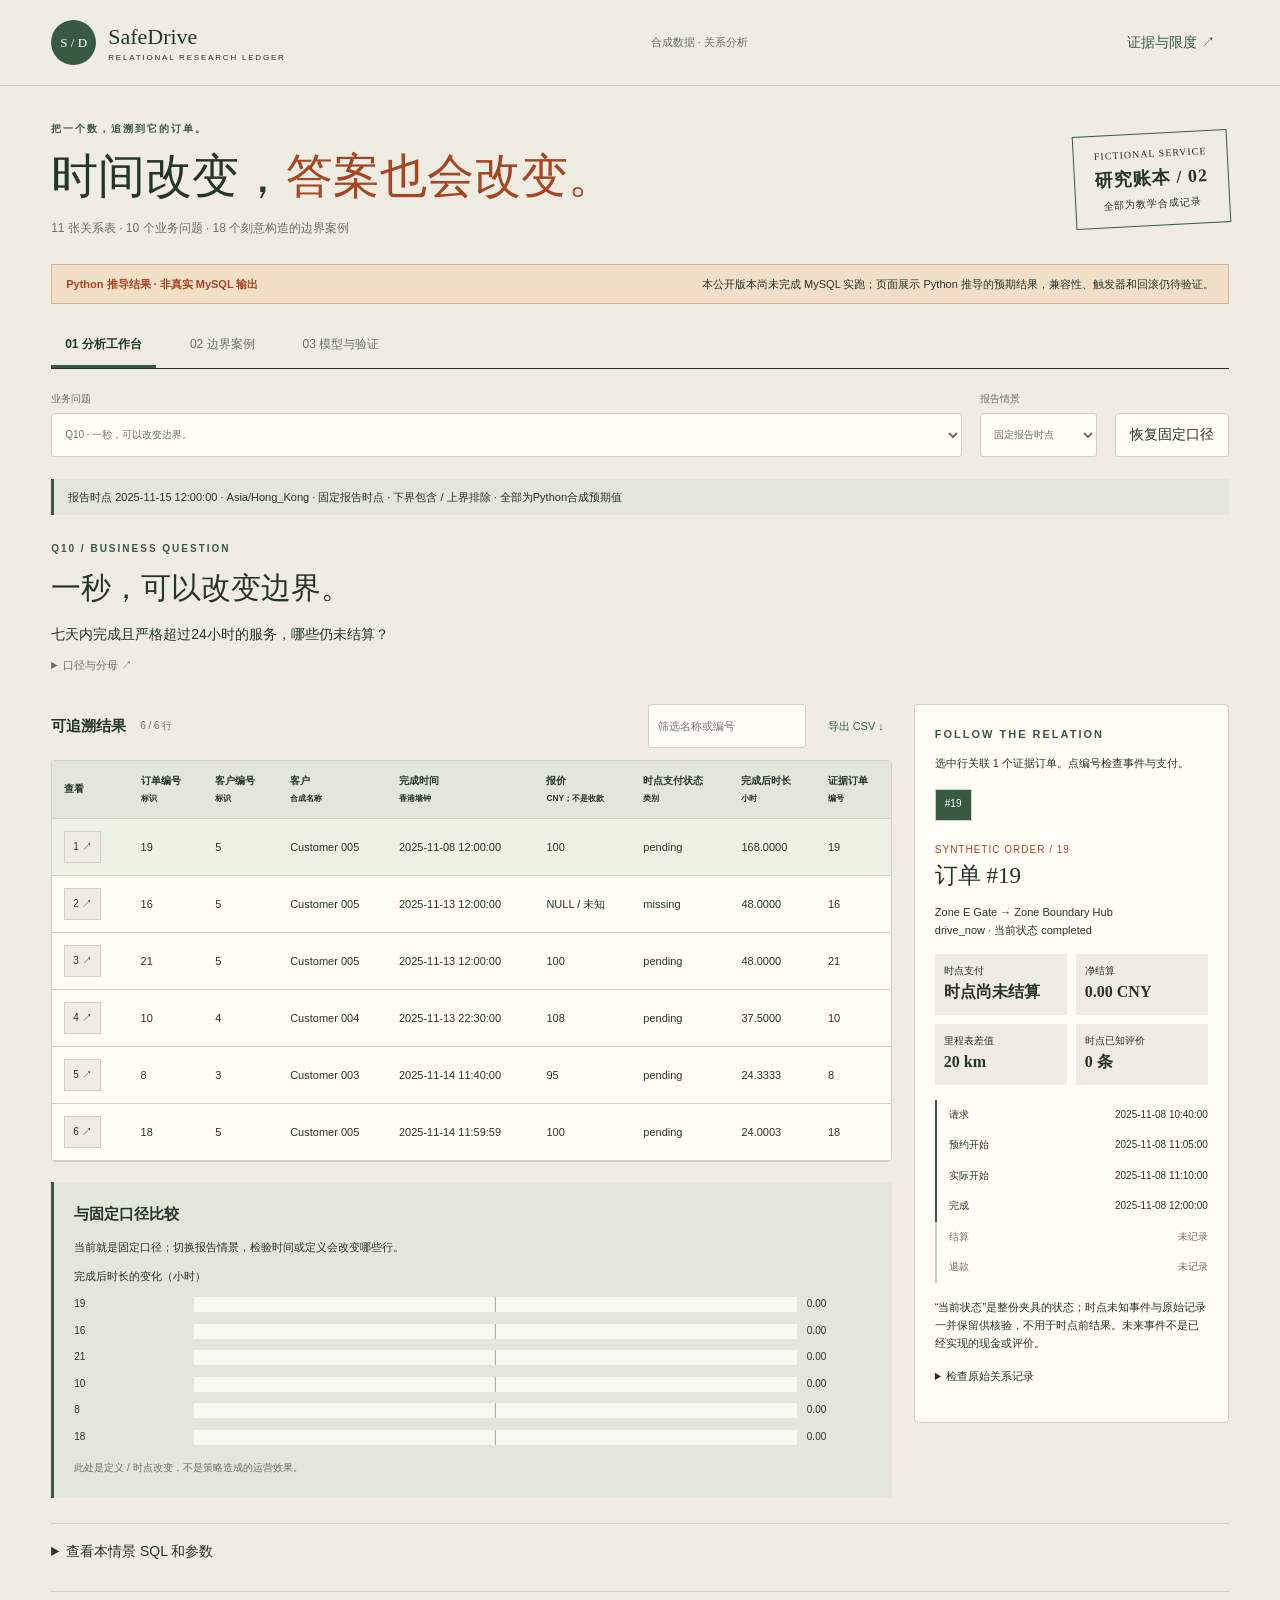
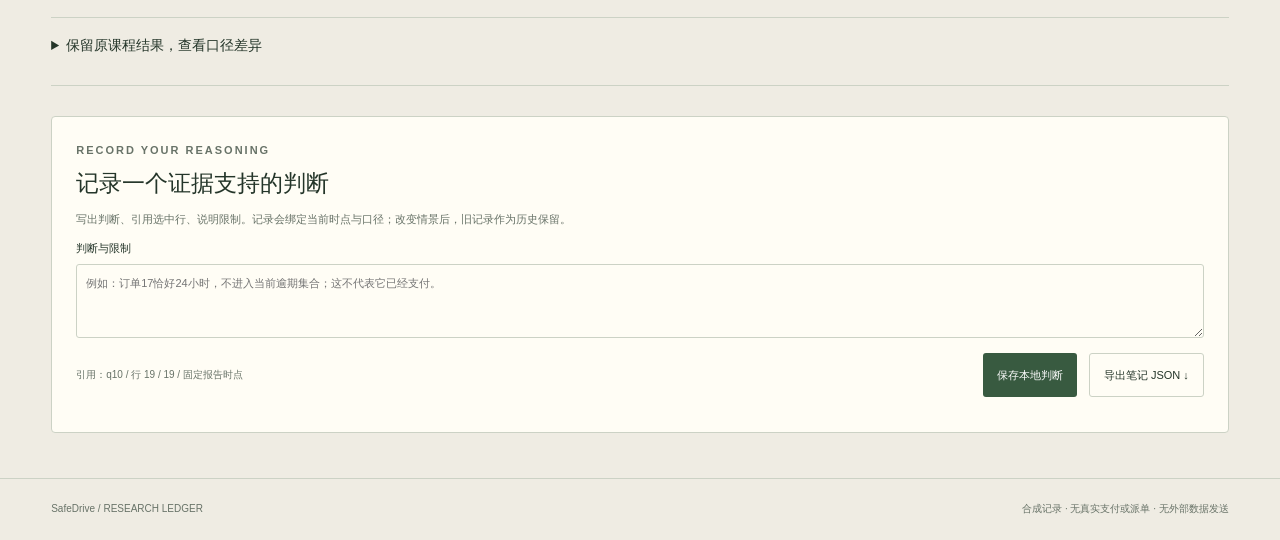
==== research-ledger/web/reader.html @ 247f6f45 "Publish verified public tool and synthetic demonstration" ====
<!doctype html><html lang="zh-CN"><head><meta charset="utf-8"><meta name="viewport" content="width=device-width,initial-scale=1"><meta name="description" content="SafeDrive 合成数据关系分析读物：改变时点、追踪订单证据、检验业务口径。"><title>SafeDrive · 研究账本</title><style>:root{--paper:#efece3;--page:#fffdf5;--ink:#243529;--muted:#687368;--line:#ccd2c5;--green:#385a40;--rust:#a64522;--pale:#e3e7d9}*{box-sizing:border-box}body{margin:0;background:var(--paper);color:var(--ink);font:14px/1.65 "Avenir Next","PingFang SC",sans-serif}button,input,select,textarea{font:inherit;color:inherit}button{cursor:pointer;border:0;background:none;min-height:44px;padding:9px 14px}button:hover{background:var(--pale)}a{color:var(--green);text-underline-offset:4px}button:focus-visible,input:focus-visible,select:focus-visible,textarea:focus-visible,a:focus-visible,summary:focus-visible{outline:3px solid var(--rust);outline-offset:3px}[hidden]{display:none!important}.skip{position:fixed;top:-60px;background:var(--page);padding:12px;z-index:5}.skip:focus{top:0}.sr-only{position:absolute;clip-path:inset(50%);width:1px;height:1px;overflow:hidden}header{padding:20px 4vw;border-bottom:1px solid var(--line);display:flex;justify-content:space-between;align-items:center;gap:14px}.brand{display:flex;gap:12px;align-items:center;font:22px Georgia,serif;text-decoration:none;color:var(--ink)}.brand small{display:block;font:8px "Avenir Next",sans-serif;letter-spacing:1.8px;margin-top:3px}.mark{font:13px Georgia,serif;display:grid;place-content:center;background:var(--green);color:white;min-width:45px;height:45px;border-radius:50%}.tag{font-size:11px;color:var(--muted)}main{max-width:1450px;padding:0 4vw;margin:auto}.intro{display:flex;justify-content:space-between;align-items:center;padding:35px 0 25px}.eyebrow{color:var(--green);font-size:10px;letter-spacing:2px;font-weight:700;margin:0 0 8px}h1{font:clamp(30px,3.7vw,49px)/1.3 "Songti SC",Georgia,serif;margin:0 0 12px}h1 em{font-style:normal;color:var(--rust)}.intro p:last-child{margin:0;color:var(--muted);font-size:12px}.stamp{border:1px solid var(--green);padding:14px 20px;transform:rotate(-3deg);font:10px Georgia,serif;letter-spacing:1px;text-align:center}.stamp strong{display:block;font-size:18px;margin:7px 0}.stamp small{font:10px "PingFang SC",sans-serif}.warning{display:flex;justify-content:space-between;gap:18px;background:#f2dfc8;border:1px solid #d5b591;padding:10px 14px;font-size:11px}.warning strong{color:var(--rust)}nav{display:flex;gap:20px;border-bottom:1px solid var(--ink);margin-top:20px}nav button{font-size:12px;border-bottom:3px solid transparent;color:var(--muted)}nav .active{border-color:var(--green);font-weight:700;color:var(--ink)}#load-state{padding:40px 0}.controls{display:flex;gap:18px;align-items:end;padding:22px 0}.controls label{display:grid;gap:5px;font-size:10px;color:var(--muted)}.controls label:first-child{flex:1}.controls select{width:100%}select,input,textarea{background:var(--page);border:1px solid var(--line);border-radius:3px;padding:9px;min-height:44px;max-width:100%}input,select,button,summary{touch-action:manipulation}.outline{border:1px solid var(--line);background:var(--page);border-radius:3px}.primary{background:var(--green);color:white;border-radius:3px}.primary:hover{background:#284630}.quiet{color:var(--green)}.clock-note{background:var(--pale);border-left:3px solid var(--green);padding:9px 14px;font-size:11px}.question-head{margin:26px 0 20px}.question-head h2,.section-head h2{font:30px/1.4 "Songti SC",Georgia,serif;margin:0 0 10px}.question-head>p{margin-bottom:10px}.contract{font-size:12px;color:var(--muted);max-width:950px}.analysis-grid{display:grid;grid-template-columns:minmax(0,1fr) 315px;gap:22px}.results-area{min-width:0}.result-heading{display:flex;align-items:center;gap:14px;padding:0 0 12px}.result-heading h3{margin:0;font-size:15px}.result-heading span{font-size:10px;color:var(--muted)}.search-label{margin-left:auto;min-width:0}.search-label input{font-size:11px;max-width:180px}.result-heading button{font-size:11px;padding:8px}.table-scroll{overflow:auto;background:var(--page);border:1px solid var(--line);border-radius:4px}table{border-collapse:collapse;white-space:nowrap;width:100%;text-align:left;font-size:11px}th,td{padding:12px;border-bottom:1px solid var(--line)}th{background:var(--pale);font-size:10px}td button{font-size:10px;min-height:32px;padding:4px 8px;border:1px solid var(--line);background:var(--paper);margin-right:5px}.selected-row{background:#eef2e3}.result-index{position:sticky;left:0;background:var(--page);z-index:1}.selected-row .result-index{background:#eef2e3}.row-evidence{background:var(--page);border:1px solid var(--line);border-radius:4px;padding:20px;align-self:start;min-width:0}.row-evidence h3{font:23px "Songti SC",serif;margin:0 0 12px}.row-evidence p{font-size:11px}.order-buttons{display:flex;flex-wrap:wrap;gap:6px;margin:16px 0}.order-buttons button{border:1px solid var(--line);font-size:10px;min-height:32px;padding:5px 9px}.order-buttons .chosen{background:var(--green);color:white}.artifact-label{color:var(--rust);font-size:10px;letter-spacing:1px}.event-line{list-style:none;margin:15px 0;padding:0}.event-line li{border-left:2px solid var(--line);padding:7px 0 7px 12px;font-size:10px;display:flex;justify-content:space-between;gap:8px}.event-line .known{border-color:var(--green)}.event-line .unknown{color:var(--muted)}.facts{display:grid;grid-template-columns:1fr 1fr;gap:9px;margin:15px 0}.facts div{background:var(--paper);padding:9px;font-size:10px}.facts strong{display:block;font-size:16px;font-family:Georgia,serif}.raw-evidence{margin-top:15px}.raw-evidence summary{font-size:11px}.raw-evidence pre{font-size:9px}.delta{padding:20px;margin-top:20px;background:var(--pale);border-left:3px solid var(--green)}.delta h3{font-size:15px;margin:0 0 8px}.delta p{font-size:11px}.delta small{font-size:10px;color:var(--muted)}.delta-row{display:grid;grid-template-columns:110px minmax(0,1fr) 65px;gap:10px;align-items:center;font-size:10px;margin:10px 0}.delta-row svg{height:15px;width:100%;background:#f8faf2}.sql-panel,.legacy{border-block:1px solid var(--line);padding:16px 0;margin-top:25px}.sql-panel p,.legacy p{font-size:11px;color:var(--muted)}summary{cursor:pointer;min-height:35px}pre{overflow:auto;white-space:pre;max-height:470px;background:#243529;color:#e3ebd6;padding:18px;border-radius:4px;font:11px/1.7 Menlo,monospace}.conclusion{margin:30px 0;background:var(--page);border:1px solid var(--line);border-radius:4px;padding:24px}.conclusion h3{font:23px "Songti SC",serif;margin:0 0 10px}.conclusion p{font-size:11px;color:var(--muted)}.conclusion label{display:grid;gap:7px;font-size:11px}.conclusion-actions{display:flex;align-items:center;gap:12px;margin-top:15px}.conclusion-actions span{font-size:10px;color:var(--muted);margin-right:auto}.conclusion-actions button{font-size:11px}#note-status{color:var(--rust)}.history-note{border-top:1px solid var(--line);padding:12px 0;font-size:11px}.history-note p{white-space:pre-wrap;word-break:break-word}.history-note small{font-size:10px}.section-head{margin:30px 0 24px}.section-head>p:last-child{color:var(--muted);font-size:12px}.boundary-list{display:grid;grid-template-columns:repeat(3,1fr);gap:15px}.boundary-card{text-align:left;background:var(--page);border:1px solid var(--line);border-radius:4px;padding:18px;display:block;min-height:140px}.boundary-card span{font:26px Georgia,serif;color:var(--rust)}.boundary-card h3{font-size:14px;margin:8px 0}.boundary-card p{font-size:11px;color:var(--muted);margin:0}.boundary-card[aria-pressed=true]{outline:2px solid var(--green)}.boundary-detail{margin:24px 0;padding:24px;background:var(--page);border:1px solid var(--line)}.boundary-detail h3{font:26px "Songti SC",serif}.boundary-detail .event-line{max-width:500px}.boundary-detail .raw-evidence{max-width:800px}.evidence-grid{display:grid;grid-template-columns:1fr 1fr;gap:30px;margin-bottom:30px}.evidence-grid h3{font:25px "Songti SC",serif;margin:0 0 15px}.evidence-grid p{font-size:13px}.relation-map{display:grid;grid-template-columns:1fr 1fr;gap:10px;margin:15px 0}.relation-map div{padding:15px;background:var(--pale);font-size:12px}#view-evidence>details{padding:15px 0;border-top:1px solid var(--line)}#view-evidence>details>p{font-size:11px;color:var(--muted)}.downloads{display:flex;flex-wrap:wrap;gap:20px;font-size:11px;margin:25px 0}.provenance,.small{font-size:10px;word-break:break-word;color:var(--muted)}footer{border-top:1px solid var(--line);padding:22px 4vw;margin-top:45px;display:flex;justify-content:space-between;gap:20px;font-size:10px;color:var(--muted)}
@media(max-width:1050px){.analysis-grid{grid-template-columns:minmax(0,1fr) 270px}.controls{flex-wrap:wrap}.boundary-list{grid-template-columns:1fr 1fr}.stamp{display:none}.warning{flex-direction:column;gap:3px}}
@media(max-width:650px){body{font-size:13px}header{padding:12px 16px;gap:8px}.brand{font-size:18px;gap:7px}.mark{min-width:34px;height:34px;font-size:10px}.brand small{font-size:6px;letter-spacing:1px}.tag{font-size:8px}header .quiet{font-size:10px;padding:5px}main{padding:0 16px}.intro{padding:18px 0 14px}.intro h1{font-size:28px;margin-bottom:8px}.eyebrow{font-size:8px}.intro p:last-child{font-size:10px}.warning{padding:8px 10px;font-size:9px}nav{gap:0;justify-content:space-between;margin-top:12px}nav button{font-size:10px;padding:8px 4px}.controls{gap:8px;padding:14px 0}.controls label:first-child{flex-basis:100%}.controls label{flex:1;font-size:9px}.controls select{font-size:11px;padding:8px}.controls button{font-size:10px;padding:6px 9px}.clock-note{font-size:9px;padding:7px 10px}.question-head{margin:17px 0 14px}.question-head h2,.section-head h2{font-size:25px}.question-head>p{font-size:11px;margin-bottom:7px}.question-head .contract{font-size:10px}.analysis-grid{grid-template-columns:1fr}.result-heading{flex-wrap:wrap;gap:8px;padding-bottom:9px}.result-heading h3{font-size:13px}.search-label{order:4;flex-basis:100%}.search-label input{max-width:none;width:100%;min-height:37px}.result-heading button{margin-left:auto}.row-evidence{padding:17px}.event-line li{font-size:10px}.delta{padding:15px}.delta-row{grid-template-columns:80px minmax(0,1fr) 50px;gap:7px;font-size:9px}.conclusion{padding:17px}.conclusion-actions{flex-wrap:wrap;gap:9px}.conclusion-actions span{width:100%}.conclusion-actions button{font-size:10px}.boundary-list{grid-template-columns:1fr}.boundary-card{min-height:110px;padding:15px}.boundary-card span{font-size:22px}.boundary-card h3{margin:5px 0}.boundary-detail{padding:16px}.evidence-grid{grid-template-columns:1fr;gap:20px}.relation-map{grid-template-columns:1fr}.downloads{gap:15px}footer{padding:18px 16px;flex-wrap:wrap;font-size:9px}pre{font-size:9px;padding:12px}.sql-panel,.legacy{font-size:12px}}
@media(prefers-reduced-motion:reduce){*,*::before,*::after{animation:none!important;transition:none!important;scroll-behavior:auto!important}}

.mobile-results{display:none}.contract-help{font-size:11px;color:var(--muted)}.contract-help summary{min-height:28px}
@media(max-width:650px){.intro{padding:9px 0}.intro h1{font-size:22px;margin:0}.intro .eyebrow,.intro p:last-child{display:none}.question-head h2{font-size:22px}.mobile-results{display:block}.desktop-results{display:none}.mobile-row{display:flex;align-items:center;justify-content:space-between;gap:10px;padding:12px;border-bottom:1px solid var(--line);font-size:11px}.mobile-row strong{display:block;font:18px Georgia,serif}.mobile-row span,.mobile-row small{display:block}.mobile-row small{font-size:9px;color:var(--muted)}.mobile-row button{font-size:10px;padding:6px 9px}.search-label{order:initial;flex-basis:auto;max-width:110px}.search-label input{min-height:32px;padding:5px;font-size:9px}.result-heading button{min-height:32px;font-size:9px;padding:5px}.contract-help{font-size:10px}}
</style></head><body>
<a class="skip" href="#workspace">跳到分析工作区</a><header><a class="brand" href="./reader.html"><span class="mark">S / D</span><span>SafeDrive<small>RELATIONAL RESEARCH LEDGER</small></span></a><span class="tag">合成数据 · 关系分析</span><button id="about" class="quiet">证据与限度 ↗</button></header>
<main><div class="intro"><div><p class="eyebrow">把一个数，追溯到它的订单。</p><h1>时间改变，<em>答案也会改变。</em></h1><p>11 张关系表 · 10 个业务问题 · 18 个刻意构造的边界案例</p></div><div class="stamp">FICTIONAL SERVICE<br><strong>研究账本 / 02</strong><small>全部为教学合成记录</small></div></div>
<div class="warning"><strong>Python 推导结果 · 非真实 MySQL 输出</strong><span>本公开版本尚未完成 MySQL 实跑；页面展示 Python 推导的预期结果，兼容性、触发器和回滚仍待验证。</span></div>
<nav aria-label="账本视图"><button data-view="analysis" class="active" aria-current="page">01 分析工作台</button><button data-view="boundaries">02 边界案例</button><button data-view="evidence">03 模型与验证</button></nav>
<div id="load-state" role="status">正在读取合成研究账本…</div><div id="workspace" hidden>
<section id="view-analysis"><div class="controls"><label>业务问题<select id="query"></select></label><label>报告情景<select id="preset"></select></label><button id="reset" class="outline">恢复固定口径</button></div><div id="clock-note" class="clock-note"></div>
<div class="question-head"><p class="eyebrow" id="query-number"></p><h2 id="query-title"></h2><p id="query-question"></p><details class="contract-help"><summary>口径与分母 ↗</summary><p id="query-contract" class="contract"></p></details></div>
<div class="analysis-grid"><div class="results-area"><div class="result-heading"><h3>可追溯结果</h3><span id="row-count"></span><label class="search-label"><span class="sr-only">筛选结果</span><input id="search" placeholder="筛选名称或编号"></label><button id="export-rows" class="quiet">导出 CSV ↓</button></div><div id="results-table" class="table-scroll"></div><div class="delta"><h3>与固定口径比较</h3><p id="delta-note"></p><div id="delta-chart"></div><small>此处是定义 / 时点改变，不是策略造成的运营效果。</small></div></div><aside id="row-evidence" class="row-evidence" aria-label="选中结果的原始证据"></aside></div>
<details class="sql-panel"><summary>查看本情景 SQL 和参数</summary><p>以下 SQL 来自当前候选源码。页面没有连接数据库；它不会执行 SQL。</p><pre id="query-sql"></pre><button id="export-sql" class="outline">导出本情景 SQL ↓</button></details>
<details class="legacy"><summary>保留原课程结果，查看口径差异</summary><p>原 TSV 保持不变；新夹具增加边界记录并改变口径，两者不能直接当作业务增长率。</p><pre id="legacy-result"></pre></details>
<form id="conclusion-form" class="conclusion"><div><p class="eyebrow">RECORD YOUR REASONING</p><h3>记录一个证据支持的判断</h3><p>写出判断、引用选中行、说明限制。记录会绑定当前时点与口径；改变情景后，旧记录作为历史保留。</p></div><label>判断与限制<textarea id="conclusion-text" rows="3" maxlength="2000" placeholder="例如：订单17恰好24小时，不进入当前逾期集合；这不代表它已经支付。" required></textarea></label><div class="conclusion-actions"><span id="citation"></span><button type="submit" class="primary">保存本地判断</button><button id="export-notes" type="button" class="outline">导出笔记 JSON ↓</button></div><p id="note-status" role="status"></p><div id="note-history"></div></form>
</section>
<section id="view-boundaries" hidden><div class="section-head"><p class="eyebrow">ONE SECOND / ONE DENOMINATOR</p><h2>先看反例，再解释数字。</h2><p>每张卡都能打开关联订单。案例用于检验定义，没有真实用户或运营成绩。</p></div><div id="boundary-list" class="boundary-list"></div><article id="boundary-detail" class="boundary-detail" aria-label="选中边界订单详情"></article></section>
<section id="view-evidence" hidden><div class="section-head"><p class="eyebrow">TRACEABILITY BEFORE CLAIMS</p><h2>结果的身份，要讲清楚。</h2></div><div class="evidence-grid"><article><h3>什么已经验证</h3><p>独立 Python oracle 读取33个合成订单；18项测试覆盖18边界案例、重复事件分母、退款与现金时点、评价覆盖、车辆关系和数据库拒绝覆盖保护。另有32个纯数据约束接受/拒绝案例；新增成功服务、结算/退款和关联事件时间约束，SQL探针尚未实测。CHECK 字段引用检查修复了 Payment 表误引用保管字段的问题。</p></article><article><h3>什么仍然未知</h3><p>真实 MySQL 建表、十查询、触发器变更、约束拒绝和事务回滚未运行。页面不以客户端安装情况判断服务端兼容。浏览器与手机交互需另行验收。页面生成成功不证明用户体验或学习效果。</p></article><article><h3>时间与钱</h3><p>固定时点 2025-11-15 12:00:00，Asia/Hong_Kong 墙钟，SQL +08:00。一般窗口下界包含、上界排除。CNY 为夹具约定；正净额购买、服务队列净结算和现金窗口分别呈现。一单至多一次结算和一次退款。</p></article><article><h3>关系与空值</h3><p>11实体包括客户、品牌型号、车辆、订单、司机、派单、评价、支付、事件、保管、报销。一个订单至多一个成功派单；失败尝试不重复归属收入。里程为里程表差值；0是已测零，NULL是未知。当前会员等级不支持历史VIP推断。</p></article></div>
<details open><summary>关系路径：防止一对多放大</summary><div class="relation-map"><div>客户 → 车辆 → 订单</div><div>订单 → 唯一成功派单 → 司机 / 评价</div><div>订单 → 单一支付 + 可多条事件</div><div>派单 → 可多条保管 / 报销</div></div><p>v_order_evidence 保持一行一订单；事件、保管在自己的查询内按正确单位聚合。关系图是教学结构，不是实际派单、支付或风控系统。</p></details>
<details><summary>字段字典：单位和语义</summary><div id="dictionary" class="table-scroll"></div></details><div class="downloads"><a href="data/reader.json" download>合成读物数据 JSON ↓</a><a href="../data/fixtures.json" download>原始合成夹具 JSON ↓</a><a href="../evidence/verification.json" download>当前源码验证状态 JSON ↓</a><a href="../evidence/mysql-verification.json" download>MySQL 状态 JSON ↓</a></div><p id="provenance" class="provenance"></p><p class="small">原工程、基线SQL、TSV和素材保留。新增CSV均来自Python预期值，未来真实SQL输出保存到独立 results/，绝不混用。</p></section>
</div></main><footer><span>SafeDrive / RESEARCH LEDGER</span><span>合成记录 · 无真实支付或派单 · 无外部数据发送</span></footer><script type="application/json" id="reader-data">{"schema":1,"status":"synthetic_python_oracle","mysql_status":"not_run: public version has no MySQL execution verification","fixture":{"meta":{"dataset":"synthetic-boundaries-v2","synthetic":true,"as_of":"2025-11-15 12:00:00","timezone":"Asia/Hong_Kong","currency":"CNY","distance_unit":"km","origin":"coursework fixture plus deliberately constructed counterexamples","limitations":["No real customer or operating data.","A single settlement and at most one refund event per order.","Current membership tier; no historical tier inference."]},"tables":{"Customer":[{"customer_id":1,"name":"Customer 001","phone":"555-0101","license_number":"TEST-CUST-001","membership_tier":"VIP"},{"customer_id":2,"name":"Customer 002","phone":"555-0102","license_number":"TEST-CUST-002","membership_tier":"normal"},{"customer_id":3,"name":"Customer 003","phone":"555-0103","license_number":"TEST-CUST-003","membership_tier":"corporate"},{"customer_id":4,"name":"Customer 004","phone":"555-0104","license_number":"TEST-CUST-004","membership_tier":"VIP"},{"customer_id":5,"name":"Customer 005","phone":"555-0105","license_number":"TEST-CUST-005","membership_tier":"normal"},{"customer_id":6,"name":"Customer 006","phone":"555-0106","license_number":"TEST-CUST-006","membership_tier":"corporate"}],"Brandmodel":[{"id":1,"name":"Brand Alpha","parent_id":null},{"id":2,"name":"Brand Beta","parent_id":null},{"id":3,"name":"Brand Gamma","parent_id":null},{"id":4,"name":"Model Alpha One","parent_id":1},{"id":5,"name":"Model Alpha Two","parent_id":1},{"id":6,"name":"Model Beta One","parent_id":2},{"id":7,"name":"Model Beta Two","parent_id":2},{"id":8,"name":"Model Gamma One","parent_id":3},{"id":9,"name":"Model Gamma Empty","parent_id":3}],"Vehicle":[{"vehicle_id":1,"customer_id":1,"plate_no":"TEST-PLATE-001","model_id":4,"year":2021,"color":"Silver","insurance":"TEST-POLICY-001","registered_at":"2025-01-01 00:00:00"},{"vehicle_id":2,"customer_id":1,"plate_no":"TEST-PLATE-002","model_id":5,"year":2022,"color":"Blue","insurance":"TEST-POLICY-002","registered_at":"2025-01-01 00:00:00"},{"vehicle_id":3,"customer_id":2,"plate_no":"TEST-PLATE-003","model_id":6,"year":2020,"color":"Gray","insurance":"TEST-POLICY-003","registered_at":"2025-01-01 00:00:00"},{"vehicle_id":4,"customer_id":2,"plate_no":"TEST-PLATE-004","model_id":7,"year":2019,"color":"White","insurance":"TEST-POLICY-004","registered_at":"2025-01-01 00:00:00"},{"vehicle_id":5,"customer_id":3,"plate_no":"TEST-PLATE-005","model_id":8,"year":2023,"color":"Black","insurance":"TEST-POLICY-005","registered_at":"2025-01-01 00:00:00"},{"vehicle_id":6,"customer_id":4,"plate_no":"TEST-PLATE-006","model_id":4,"year":2021,"color":"Red","insurance":"TEST-POLICY-006","registered_at":"2025-01-01 00:00:00"},{"vehicle_id":7,"customer_id":5,"plate_no":"TEST-PLATE-007","model_id":5,"year":2020,"color":"White","insurance":"TEST-POLICY-007","registered_at":"2025-01-01 00:00:00"},{"vehicle_id":8,"customer_id":6,"plate_no":"TEST-PLATE-008","model_id":6,"year":2022,"color":"Green","insurance":"TEST-POLICY-008","registered_at":"2025-01-01 00:00:00"}],"Driver":[{"driver_id":1,"name":"Driver 001","phone":"555-0107","cert_id":"TEST-LIC-001","status":"active","avg_rating":null,"rating_count":0,"rating_sum":0},{"driver_id":2,"name":"Driver 002","phone":"555-0108","cert_id":"TEST-LIC-002","status":"active","avg_rating":null,"rating_count":0,"rating_sum":0},{"driver_id":3,"name":"Driver 003","phone":"555-0109","cert_id":"TEST-LIC-003","status":"active","avg_rating":null,"rating_count":0,"rating_sum":0},{"driver_id":4,"name":"Driver 004","phone":"555-0110","cert_id":"TEST-LIC-004","status":"active","avg_rating":null,"rating_count":0,"rating_sum":0},{"driver_id":5,"name":"Driver 005","phone":"555-0111","cert_id":"TEST-LIC-005","status":"active","avg_rating":null,"rating_count":0,"rating_sum":0},{"driver_id":6,"name":"Driver 006","phone":"555-0112","cert_id":"TEST-LIC-006","status":"active","avg_rating":null,"rating_count":0,"rating_sum":0},{"driver_id":7,"name":"Driver 007","phone":"555-0113","cert_id":"TEST-LIC-007","status":"active","avg_rating":null,"rating_count":0,"rating_sum":0}],"order":[{"order_id":1,"customer_id":1,"vehicle_id":1,"pickup_location":"Zone A Gate","dropoff_location":"Zone B Hub","request_time":"2025-11-10 17:50:00","scheduled_start":"2025-11-10 18:00:00","service_type":"drive_now","status":"completed","completed_at":"2025-11-10 18:50:00","cancelled_at":null},{"order_id":2,"customer_id":1,"vehicle_id":2,"pickup_location":"Zone B Gate","dropoff_location":"Zone C Hub","request_time":"2025-11-12 20:00:00","scheduled_start":"2025-11-12 20:30:00","service_type":"overnight","status":"completed","completed_at":"2025-11-12 23:00:00","cancelled_at":null},{"order_id":3,"customer_id":1,"vehicle_id":1,"pickup_location":"Zone A Gate","dropoff_location":"Zone B Hub","request_time":"2025-11-14 09:00:00","scheduled_start":"2025-11-14 09:30:00","service_type":"next_day","status":"completed","completed_at":"2025-11-14 10:45:00","cancelled_at":null},{"order_id":4,"customer_id":2,"vehicle_id":3,"pickup_location":"Zone C Gate","dropoff_location":"Zone D Hub","request_time":"2025-11-11 16:00:00","scheduled_start":"2025-11-11 18:00:00","service_type":"overnight","status":"completed","completed_at":"2025-11-11 19:10:00","cancelled_at":null},{"order_id":5,"customer_id":2,"vehicle_id":4,"pickup_location":"Zone B Gate","dropoff_location":"Zone C Hub","request_time":"2025-11-13 07:30:00","scheduled_start":"2025-11-13 08:00:00","service_type":"drive_now","status":"completed","completed_at":"2025-11-13 09:00:00","cancelled_at":null},{"order_id":6,"customer_id":2,"vehicle_id":3,"pickup_location":"Zone B Gate","dropoff_location":"Zone D Hub","request_time":"2025-11-14 22:00:00","scheduled_start":"2025-11-14 22:30:00","service_type":"overnight","status":"completed","completed_at":"2025-11-14 23:40:00","cancelled_at":null},{"order_id":7,"customer_id":3,"vehicle_id":5,"pickup_location":"Zone A Gate","dropoff_location":"Zone C Hub","request_time":"2025-11-05 12:00:00","scheduled_start":"2025-11-05 13:00:00","service_type":"next_day","status":"completed","completed_at":"2025-11-05 14:15:00","cancelled_at":null},{"order_id":8,"customer_id":3,"vehicle_id":5,"pickup_location":"Zone C Gate","dropoff_location":"Zone D Hub","request_time":"2025-11-14 10:00:00","scheduled_start":"2025-11-14 10:30:00","service_type":"drive_now","status":"completed","completed_at":"2025-11-14 11:40:00","cancelled_at":null},{"order_id":9,"customer_id":4,"vehicle_id":6,"pickup_location":"Zone D Gate","dropoff_location":"Zone E Hub","request_time":"2025-11-08 19:00:00","scheduled_start":"2025-11-08 19:30:00","service_type":"overnight","status":"completed","completed_at":"2025-11-08 21:50:00","cancelled_at":null},{"order_id":10,"customer_id":4,"vehicle_id":6,"pickup_location":"Zone D Gate","dropoff_location":"Zone F Hub","request_time":"2025-11-13 21:00:00","scheduled_start":"2025-11-13 21:30:00","service_type":"drive_now","status":"completed","completed_at":"2025-11-13 22:30:00","cancelled_at":null},{"order_id":11,"customer_id":5,"vehicle_id":7,"pickup_location":"Zone E Gate","dropoff_location":"Zone F Hub","request_time":"2025-11-07 18:00:00","scheduled_start":"2025-11-07 18:30:00","service_type":"next_day","status":"completed","completed_at":"2025-11-07 19:50:00","cancelled_at":null},{"order_id":12,"customer_id":5,"vehicle_id":7,"pickup_location":"Zone E Gate","dropoff_location":"Zone G Hub","request_time":"2025-11-13 08:00:00","scheduled_start":"2025-11-13 08:30:00","service_type":"drive_now","status":"assigned","completed_at":null,"cancelled_at":null},{"order_id":13,"customer_id":6,"vehicle_id":8,"pickup_location":"Zone F Gate","dropoff_location":"Zone G Hub","request_time":"2025-11-14 08:00:00","scheduled_start":"2025-11-14 08:30:00","service_type":"overnight","status":"completed","completed_at":"2025-11-14 09:20:00","cancelled_at":null},{"order_id":14,"customer_id":6,"vehicle_id":8,"pickup_location":"Zone F Gate","dropoff_location":"Zone H Hub","request_time":"2025-11-14 23:00:00","scheduled_start":"2025-11-14 23:30:00","service_type":"drive_now","status":"pending","completed_at":null,"cancelled_at":null},{"order_id":15,"customer_id":2,"vehicle_id":3,"pickup_location":"Zone B Gate","dropoff_location":"Zone A Hub","request_time":"2025-11-04 10:00:00","scheduled_start":"2025-11-04 11:00:00","service_type":"overnight","status":"cancelled","completed_at":null,"cancelled_at":"2025-11-04 10:30:00"},{"order_id":16,"customer_id":5,"vehicle_id":7,"pickup_location":"Zone E Gate","dropoff_location":"Zone Boundary Hub","request_time":"2025-11-13 10:40:00","scheduled_start":"2025-11-13 11:05:00","service_type":"drive_now","status":"completed","completed_at":"2025-11-13 12:00:00","cancelled_at":null},{"order_id":17,"customer_id":5,"vehicle_id":7,"pickup_location":"Zone E Gate","dropoff_location":"Zone Boundary Hub","request_time":"2025-11-14 10:40:00","scheduled_start":"2025-11-14 11:05:00","service_type":"drive_now","status":"completed","completed_at":"2025-11-14 12:00:00","cancelled_at":null},{"order_id":18,"customer_id":5,"vehicle_id":7,"pickup_location":"Zone E Gate","dropoff_location":"Zone Boundary Hub","request_time":"2025-11-14 10:39:59","scheduled_start":"2025-11-14 11:04:59","service_type":"drive_now","status":"completed","completed_at":"2025-11-14 11:59:59","cancelled_at":null},{"order_id":19,"customer_id":5,"vehicle_id":7,"pickup_location":"Zone E Gate","dropoff_location":"Zone Boundary Hub","request_time":"2025-11-08 10:40:00","scheduled_start":"2025-11-08 11:05:00","service_type":"drive_now","status":"completed","completed_at":"2025-11-08 12:00:00","cancelled_at":null},{"order_id":20,"customer_id":5,"vehicle_id":7,"pickup_location":"Zone E Gate","dropoff_location":"Zone Boundary Hub","request_time":"2025-11-08 10:39:59","scheduled_start":"2025-11-08 11:04:59","service_type":"drive_now","status":"completed","completed_at":"2025-11-08 11:59:59","cancelled_at":null},{"order_id":21,"customer_id":5,"vehicle_id":7,"pickup_location":"Zone E Gate","dropoff_location":"Zone Boundary Hub","request_time":"2025-11-13 10:40:00","scheduled_start":"2025-11-13 11:05:00","service_type":"drive_now","status":"completed","completed_at":"2025-11-13 12:00:00","cancelled_at":null},{"order_id":22,"customer_id":5,"vehicle_id":7,"pickup_location":"Zone E Gate","dropoff_location":"Zone Boundary Hub","request_time":"2025-11-12 10:40:00","scheduled_start":"2025-11-12 11:05:00","service_type":"drive_now","status":"completed","completed_at":"2025-11-12 12:00:00","cancelled_at":null},{"order_id":23,"customer_id":5,"vehicle_id":7,"pickup_location":"Zone E Gate","dropoff_location":"Zone Boundary Hub","request_time":"2025-11-11 10:40:00","scheduled_start":"2025-11-11 11:05:00","service_type":"drive_now","status":"completed","completed_at":"2025-11-11 12:00:00","cancelled_at":null},{"order_id":24,"customer_id":5,"vehicle_id":7,"pickup_location":"Zone E Gate","dropoff_location":"Zone Boundary Hub","request_time":"2025-11-10 10:40:00","scheduled_start":"2025-11-10 11:05:00","service_type":"drive_now","status":"completed","completed_at":"2025-11-10 12:00:00","cancelled_at":null},{"order_id":25,"customer_id":5,"vehicle_id":7,"pickup_location":"Zone E Gate","dropoff_location":"Zone Boundary Hub","request_time":"2025-11-13 09:40:00","scheduled_start":"2025-11-13 10:05:00","service_type":"drive_now","status":"completed","completed_at":"2025-11-13 11:00:00","cancelled_at":null},{"order_id":26,"customer_id":5,"vehicle_id":7,"pickup_location":"Zone E Gate","dropoff_location":"Zone Boundary Hub","request_time":"2025-11-13 08:40:00","scheduled_start":"2025-11-13 09:05:00","service_type":"drive_now","status":"completed","completed_at":"2025-11-13 10:00:00","cancelled_at":null},{"order_id":27,"customer_id":5,"vehicle_id":7,"pickup_location":"Zone E Gate","dropoff_location":"Zone Boundary Hub","request_time":"2025-10-06 12:00:00","scheduled_start":"2025-11-13 08:05:00","service_type":"drive_now","status":"completed","completed_at":"2025-11-13 09:00:00","cancelled_at":null},{"order_id":28,"customer_id":5,"vehicle_id":7,"pickup_location":"Zone E Gate","dropoff_location":"Zone Boundary Hub","request_time":"2025-11-15 10:00:00","scheduled_start":"2025-11-15 13:05:00","service_type":"drive_now","status":"completed","completed_at":"2025-11-15 14:00:00","cancelled_at":null},{"order_id":29,"customer_id":5,"vehicle_id":7,"pickup_location":"Zone E Gate","dropoff_location":"Zone Boundary Hub","request_time":"2025-10-06 10:40:00","scheduled_start":"2025-10-06 11:05:00","service_type":"drive_now","status":"completed","completed_at":"2025-10-06 12:00:00","cancelled_at":null},{"order_id":30,"customer_id":5,"vehicle_id":7,"pickup_location":"Zone E Gate","dropoff_location":"Zone Boundary Hub","request_time":"2025-11-13 10:40:00","scheduled_start":"2025-11-13 11:05:00","service_type":"drive_now","status":"cancelled","completed_at":null,"cancelled_at":"2025-11-13 11:10:00"},{"order_id":31,"customer_id":5,"vehicle_id":7,"pickup_location":"Zone E Gate","dropoff_location":"Zone Boundary Hub","request_time":"2025-10-16 10:40:00","scheduled_start":"2025-10-16 11:05:00","service_type":"drive_now","status":"completed","completed_at":"2025-10-16 12:00:00","cancelled_at":null},{"order_id":32,"customer_id":5,"vehicle_id":7,"pickup_location":"Zone E Gate","dropoff_location":"Zone Boundary Hub","request_time":"2025-10-16 10:39:59","scheduled_start":"2025-10-16 11:04:59","service_type":"drive_now","status":"completed","completed_at":"2025-10-16 11:59:59","cancelled_at":null},{"order_id":33,"customer_id":5,"vehicle_id":7,"pickup_location":"Zone E Gate","dropoff_location":"Zone Boundary Hub","request_time":"2025-11-14 10:40:00","scheduled_start":"2025-11-14 11:05:00","service_type":"drive_now","status":"completed","completed_at":"2025-11-14 12:00:00","cancelled_at":null}],"Assignment":[{"assignment_id":1,"order_id":1,"driver_id":1,"assign_time":"2025-11-10 17:55:00","start_time":"2025-11-10 18:08:00","end_time":"2025-11-10 18:50:00","odometer_before":10000,"odometer_after":10042,"vehicle_condition_before":"No visible issues.","vehicle_condition_after":"No visible issues.","outcome":"successful"},{"assignment_id":2,"order_id":2,"driver_id":1,"assign_time":"2025-11-12 20:10:00","start_time":"2025-11-12 20:32:00","end_time":"2025-11-12 23:00:00","odometer_before":20000,"odometer_after":20120,"vehicle_condition_before":"No visible issues.","vehicle_condition_after":"No visible issues.","outcome":"successful"},{"assignment_id":3,"order_id":3,"driver_id":2,"assign_time":"2025-11-14 09:20:00","start_time":"2025-11-14 09:25:00","end_time":"2025-11-14 10:45:00","odometer_before":30000,"odometer_after":30068,"vehicle_condition_before":"No visible issues.","vehicle_condition_after":"No visible issues.","outcome":"successful"},{"assignment_id":4,"order_id":4,"driver_id":2,"assign_time":"2025-11-11 18:05:00","start_time":"2025-11-11 18:20:00","end_time":"2025-11-11 19:10:00","odometer_before":40000,"odometer_after":40050,"vehicle_condition_before":"Minor surface mark recorded.","vehicle_condition_after":"Minor surface mark recorded.","outcome":"successful"},{"assignment_id":5,"order_id":5,"driver_id":3,"assign_time":"2025-11-13 07:50:00","start_time":"2025-11-13 08:10:00","end_time":"2025-11-13 09:00:00","odometer_before":50000,"odometer_after":50045,"vehicle_condition_before":"No visible issues.","vehicle_condition_after":"No visible issues.","outcome":"successful"},{"assignment_id":6,"order_id":6,"driver_id":3,"assign_time":"2025-11-14 22:20:00","start_time":"2025-11-14 22:31:00","end_time":"2025-11-14 23:40:00","odometer_before":60000,"odometer_after":60072,"vehicle_condition_before":"No visible issues.","vehicle_condition_after":"No visible issues.","outcome":"successful"},{"assignment_id":7,"order_id":7,"driver_id":4,"assign_time":"2025-11-05 12:50:00","start_time":"2025-11-05 13:05:00","end_time":"2025-11-05 14:15:00","odometer_before":70000,"odometer_after":70070,"vehicle_condition_before":"No visible issues.","vehicle_condition_after":"No visible issues.","outcome":"successful"},{"assignment_id":8,"order_id":8,"driver_id":4,"assign_time":"2025-11-14 10:20:00","start_time":"2025-11-14 10:45:00","end_time":"2025-11-14 11:40:00","odometer_before":80000,"odometer_after":80055,"vehicle_condition_before":"No visible issues.","vehicle_condition_after":"No visible issues.","outcome":"successful"},{"assignment_id":9,"order_id":9,"driver_id":5,"assign_time":"2025-11-08 19:20:00","start_time":"2025-11-08 19:40:00","end_time":"2025-11-08 21:50:00","odometer_before":90000,"odometer_after":90110,"vehicle_condition_before":"No visible issues.","vehicle_condition_after":"No visible issues.","outcome":"successful"},{"assignment_id":10,"order_id":10,"driver_id":6,"assign_time":"2025-11-13 21:20:00","start_time":"2025-11-13 21:35:00","end_time":"2025-11-13 22:30:00","odometer_before":100000,"odometer_after":100054,"vehicle_condition_before":"No visible issues.","vehicle_condition_after":"No visible issues.","outcome":"successful"},{"assignment_id":11,"order_id":11,"driver_id":6,"assign_time":"2025-11-07 18:20:00","start_time":"2025-11-07 18:40:00","end_time":"2025-11-07 19:50:00","odometer_before":110000,"odometer_after":110066,"vehicle_condition_before":"No visible issues.","vehicle_condition_after":"No visible issues.","outcome":"successful"},{"assignment_id":12,"order_id":13,"driver_id":5,"assign_time":"2025-11-14 08:20:00","start_time":"2025-11-14 08:25:00","end_time":"2025-11-14 09:20:00","odometer_before":120000,"odometer_after":120055,"vehicle_condition_before":"No visible issues.","vehicle_condition_after":"No visible issues.","outcome":"successful"},{"assignment_id":100,"order_id":2,"driver_id":7,"assign_time":"2025-11-12 20:01:00","start_time":null,"end_time":null,"odometer_before":null,"odometer_after":null,"vehicle_condition_before":null,"vehicle_condition_after":null,"outcome":"refused"},{"assignment_id":16,"order_id":16,"driver_id":7,"assign_time":"2025-11-13 10:41:00","start_time":"2025-11-13 11:10:00","end_time":"2025-11-13 12:00:00","odometer_before":1000,"odometer_after":1020,"vehicle_condition_before":"Synthetic case.","vehicle_condition_after":"Synthetic case.","outcome":"successful"},{"assignment_id":17,"order_id":17,"driver_id":7,"assign_time":"2025-11-14 10:41:00","start_time":"2025-11-14 11:10:00","end_time":"2025-11-14 12:00:00","odometer_before":1000,"odometer_after":1020,"vehicle_condition_before":"Synthetic case.","vehicle_condition_after":"Synthetic case.","outcome":"successful"},{"assignment_id":18,"order_id":18,"driver_id":7,"assign_time":"2025-11-14 10:40:59","start_time":"2025-11-14 11:09:59","end_time":"2025-11-14 11:59:59","odometer_before":1000,"odometer_after":1020,"vehicle_condition_before":"Synthetic case.","vehicle_condition_after":"Synthetic case.","outcome":"successful"},{"assignment_id":19,"order_id":19,"driver_id":7,"assign_time":"2025-11-08 10:41:00","start_time":"2025-11-08 11:10:00","end_time":"2025-11-08 12:00:00","odometer_before":1000,"odometer_after":1020,"vehicle_condition_before":"Synthetic case.","vehicle_condition_after":"Synthetic case.","outcome":"successful"},{"assignment_id":20,"order_id":20,"driver_id":7,"assign_time":"2025-11-08 10:40:59","start_time":"2025-11-08 11:09:59","end_time":"2025-11-08 11:59:59","odometer_before":1000,"odometer_after":1020,"vehicle_condition_before":"Synthetic case.","vehicle_condition_after":"Synthetic case.","outcome":"successful"},{"assignment_id":21,"order_id":21,"driver_id":7,"assign_time":"2025-11-13 10:41:00","start_time":"2025-11-13 11:10:00","end_time":"2025-11-13 12:00:00","odometer_before":1000,"odometer_after":1020,"vehicle_condition_before":"Synthetic case.","vehicle_condition_after":"Synthetic case.","outcome":"successful"},{"assignment_id":22,"order_id":22,"driver_id":7,"assign_time":"2025-11-12 10:41:00","start_time":"2025-11-12 11:10:00","end_time":"2025-11-12 12:00:00","odometer_before":1000,"odometer_after":1020,"vehicle_condition_before":"Synthetic case.","vehicle_condition_after":"Synthetic case.","outcome":"successful"},{"assignment_id":23,"order_id":23,"driver_id":7,"assign_time":"2025-11-11 10:41:00","start_time":"2025-11-11 11:10:00","end_time":"2025-11-11 12:00:00","odometer_before":1000,"odometer_after":1020,"vehicle_condition_before":"Synthetic case.","vehicle_condition_after":"Synthetic case.","outcome":"successful"},{"assignment_id":24,"order_id":24,"driver_id":7,"assign_time":"2025-11-10 10:41:00","start_time":"2025-11-10 11:10:00","end_time":"2025-11-10 12:00:00","odometer_before":1000,"odometer_after":1020,"vehicle_condition_before":"Synthetic case.","vehicle_condition_after":"Synthetic case.","outcome":"successful"},{"assignment_id":25,"order_id":25,"driver_id":7,"assign_time":"2025-11-13 09:41:00","start_time":"2025-11-13 10:10:00","end_time":"2025-11-13 11:00:00","odometer_before":1000,"odometer_after":1000,"vehicle_condition_before":"Synthetic case.","vehicle_condition_after":"Synthetic case.","outcome":"successful"},{"assignment_id":26,"order_id":26,"driver_id":7,"assign_time":"2025-11-13 08:41:00","start_time":"2025-11-13 09:10:00","end_time":"2025-11-13 10:00:00","odometer_before":null,"odometer_after":null,"vehicle_condition_before":"Synthetic case.","vehicle_condition_after":"Synthetic case.","outcome":"successful"},{"assignment_id":27,"order_id":27,"driver_id":7,"assign_time":"2025-10-06 12:01:00","start_time":"2025-11-13 08:10:00","end_time":"2025-11-13 09:00:00","odometer_before":1000,"odometer_after":1020,"vehicle_condition_before":"Synthetic case.","vehicle_condition_after":"Synthetic case.","outcome":"successful"},{"assignment_id":28,"order_id":28,"driver_id":7,"assign_time":"2025-11-15 10:01:00","start_time":"2025-11-15 13:10:00","end_time":"2025-11-15 14:00:00","odometer_before":1000,"odometer_after":1020,"vehicle_condition_before":"Synthetic case.","vehicle_condition_after":"Synthetic case.","outcome":"successful"},{"assignment_id":29,"order_id":29,"driver_id":1,"assign_time":"2025-10-06 10:41:00","start_time":"2025-10-06 11:10:00","end_time":"2025-10-06 12:00:00","odometer_before":1000,"odometer_after":1020,"vehicle_condition_before":"Synthetic case.","vehicle_condition_after":"Synthetic case.","outcome":"successful"},{"assignment_id":30,"order_id":30,"driver_id":7,"assign_time":"2025-11-13 10:41:00","start_time":null,"end_time":null,"odometer_before":1000,"odometer_after":1020,"vehicle_condition_before":"Synthetic case.","vehicle_condition_after":"Synthetic case.","outcome":"refused"},{"assignment_id":31,"order_id":31,"driver_id":7,"assign_time":"2025-10-16 10:41:00","start_time":"2025-10-16 11:10:00","end_time":"2025-10-16 12:00:00","odometer_before":1000,"odometer_after":1020,"vehicle_condition_before":"Synthetic case.","vehicle_condition_after":"Synthetic case.","outcome":"successful"},{"assignment_id":32,"order_id":32,"driver_id":7,"assign_time":"2025-10-16 10:40:59","start_time":"2025-10-16 11:09:59","end_time":"2025-10-16 11:59:59","odometer_before":1000,"odometer_after":1020,"vehicle_condition_before":"Synthetic case.","vehicle_condition_after":"Synthetic case.","outcome":"successful"},{"assignment_id":33,"order_id":33,"driver_id":6,"assign_time":"2025-11-14 10:41:00","start_time":"2025-11-14 11:10:00","end_time":"2025-11-14 12:00:00","odometer_before":1000,"odometer_after":1020,"vehicle_condition_before":"Synthetic case.","vehicle_condition_after":"Synthetic case.","outcome":"successful"}],"Rating":[{"rating_id":1,"assignment_id":1,"stars":5,"content":"Synthetic rating: clear service.","rated_at":"2025-11-10 19:00:00"},{"rating_id":2,"assignment_id":2,"stars":4,"content":"Synthetic rating: dependable service.","rated_at":"2025-11-12 23:10:00"},{"rating_id":3,"assignment_id":3,"stars":5,"content":"Synthetic rating: smooth handoff.","rated_at":"2025-11-14 10:55:00"},{"rating_id":4,"assignment_id":4,"stars":3,"content":"Synthetic rating: acceptable service.","rated_at":"2025-11-11 19:20:00"},{"rating_id":5,"assignment_id":5,"stars":4,"content":"Synthetic rating: timely completion.","rated_at":"2025-11-13 09:10:00"},{"rating_id":6,"assignment_id":6,"stars":5,"content":"Synthetic rating: careful completion.","rated_at":"2025-11-14 23:50:00"},{"rating_id":7,"assignment_id":7,"stars":5,"content":"Synthetic rating: clear communication.","rated_at":"2025-11-05 14:25:00"},{"rating_id":8,"assignment_id":9,"stars":4,"content":"Synthetic rating: steady service.","rated_at":"2025-11-08 22:00:00"},{"rating_id":9,"assignment_id":11,"stars":4,"content":"Synthetic rating: reliable completion.","rated_at":"2025-11-07 20:00:00"},{"rating_id":10,"assignment_id":12,"stars":3,"content":"Synthetic rating: service completed.","rated_at":"2025-11-14 09:30:00"},{"rating_id":21,"assignment_id":21,"stars":1,"content":"Synthetic boundary rating.","rated_at":"2025-11-15 14:00:00"},{"rating_id":22,"assignment_id":22,"stars":5,"content":"Synthetic boundary rating.","rated_at":"2025-11-12 12:10:00"},{"rating_id":25,"assignment_id":25,"stars":4,"content":"Synthetic boundary rating.","rated_at":"2025-11-13 11:10:00"}],"Payment":[{"payment_id":1,"order_id":1,"quoted_fee":88.0,"final_fee":88.0,"method":"credit card","payment_time":"2025-11-10 18:51:00","status":"paid","refund_amount":0,"refund_time":null},{"payment_id":2,"order_id":2,"quoted_fee":126.0,"final_fee":126.0,"method":"credit card","payment_time":"2025-11-12 23:01:00","status":"paid","refund_amount":0,"refund_time":null},{"payment_id":3,"order_id":3,"quoted_fee":72.0,"final_fee":72.0,"method":"corporate invoice","payment_time":"2025-11-14 10:46:00","status":"paid","refund_amount":0,"refund_time":null},{"payment_id":4,"order_id":4,"quoted_fee":154.0,"final_fee":154.0,"method":"cash","payment_time":"2025-11-11 19:11:00","status":"paid","refund_amount":0,"refund_time":null},{"payment_id":5,"order_id":5,"quoted_fee":66.0,"final_fee":66.0,"method":"credit card","payment_time":"2025-11-13 09:01:00","status":"paid","refund_amount":0,"refund_time":null},{"payment_id":6,"order_id":6,"quoted_fee":110.0,"final_fee":110.0,"method":"credit card","payment_time":"2025-11-14 23:41:00","status":"paid","refund_amount":0,"refund_time":null},{"payment_id":7,"order_id":7,"quoted_fee":180.0,"final_fee":null,"method":"corporate invoice","payment_time":null,"status":"pending","refund_amount":0,"refund_time":null},{"payment_id":8,"order_id":8,"quoted_fee":95.0,"final_fee":null,"method":"credit card","payment_time":null,"status":"pending","refund_amount":0,"refund_time":null},{"payment_id":9,"order_id":9,"quoted_fee":140.0,"final_fee":140.0,"method":"credit card","payment_time":"2025-11-08 21:51:00","status":"paid","refund_amount":0,"refund_time":null},{"payment_id":10,"order_id":10,"quoted_fee":108.0,"final_fee":null,"method":"cash","payment_time":null,"status":"pending","refund_amount":0,"refund_time":null},{"payment_id":11,"order_id":11,"quoted_fee":84.0,"final_fee":84.0,"method":"credit card","payment_time":"2025-11-07 19:51:00","status":"paid","refund_amount":0,"refund_time":null},{"payment_id":12,"order_id":12,"quoted_fee":60.0,"final_fee":null,"method":"credit card","payment_time":null,"status":"pending","refund_amount":0,"refund_time":null},{"payment_id":13,"order_id":13,"quoted_fee":95.0,"final_fee":95.0,"method":"corporate invoice","payment_time":"2025-11-14 09:21:00","status":"paid","refund_amount":0,"refund_time":null},{"payment_id":17,"order_id":17,"quoted_fee":100,"final_fee":null,"method":"credit card","payment_time":null,"status":"pending","refund_amount":0,"refund_time":null},{"payment_id":18,"order_id":18,"quoted_fee":100,"final_fee":null,"method":"credit card","payment_time":null,"status":"pending","refund_amount":0,"refund_time":null},{"payment_id":19,"order_id":19,"quoted_fee":100,"final_fee":null,"method":"credit card","payment_time":null,"status":"pending","refund_amount":0,"refund_time":null},{"payment_id":20,"order_id":20,"quoted_fee":100,"final_fee":null,"method":"credit card","payment_time":null,"status":"pending","refund_amount":0,"refund_time":null},{"payment_id":21,"order_id":21,"quoted_fee":100,"final_fee":100,"method":"credit card","payment_time":"2025-11-15 13:00:00","status":"paid","refund_amount":0,"refund_time":null},{"payment_id":22,"order_id":22,"quoted_fee":100,"final_fee":100,"method":"credit card","payment_time":"2025-11-12 12:01:00","status":"refunded","refund_amount":100,"refund_time":"2025-11-16 12:00:00"},{"payment_id":23,"order_id":23,"quoted_fee":100,"final_fee":100,"method":"credit card","payment_time":"2025-11-11 12:01:00","status":"refunded","refund_amount":100,"refund_time":"2025-11-14 12:00:00"},{"payment_id":24,"order_id":24,"quoted_fee":100,"final_fee":100,"method":"credit card","payment_time":"2025-11-10 12:01:00","status":"refunded","refund_amount":40,"refund_time":"2025-11-14 12:00:00"},{"payment_id":25,"order_id":25,"quoted_fee":100,"final_fee":100,"method":"credit card","payment_time":"2025-11-13 11:01:00","status":"paid","refund_amount":0,"refund_time":null},{"payment_id":26,"order_id":26,"quoted_fee":100,"final_fee":100,"method":"credit card","payment_time":"2025-11-13 10:01:00","status":"paid","refund_amount":0,"refund_time":null},{"payment_id":27,"order_id":27,"quoted_fee":100,"final_fee":100,"method":"credit card","payment_time":"2025-11-13 09:01:00","status":"paid","refund_amount":0,"refund_time":null},{"payment_id":28,"order_id":28,"quoted_fee":100,"final_fee":100,"method":"credit card","payment_time":"2025-11-15 15:00:00","status":"paid","refund_amount":0,"refund_time":null},{"payment_id":29,"order_id":29,"quoted_fee":100,"final_fee":100,"method":"credit card","payment_time":"2025-11-14 12:00:00","status":"paid","refund_amount":0,"refund_time":null},{"payment_id":30,"order_id":30,"quoted_fee":100,"final_fee":null,"method":"credit card","payment_time":null,"status":"pending","refund_amount":0,"refund_time":null},{"payment_id":31,"order_id":31,"quoted_fee":100,"final_fee":100,"method":"credit card","payment_time":"2025-10-16 12:01:00","status":"paid","refund_amount":0,"refund_time":null},{"payment_id":32,"order_id":32,"quoted_fee":100,"final_fee":100,"method":"credit card","payment_time":"2025-10-16 12:01:00","status":"paid","refund_amount":0,"refund_time":null},{"payment_id":33,"order_id":33,"quoted_fee":100,"final_fee":100,"method":"credit card","payment_time":"2025-11-14 13:00:00","status":"paid","refund_amount":0,"refund_time":null}],"Incident":[{"incident_id":1,"order_id":1,"reporter":"driver","category":"unsafe driving","description":"Synthetic low-severity review flag.","severity":2,"resolution":"Reviewed with service team.","recorded_at":"2025-11-10 19:05:00"},{"incident_id":2,"order_id":2,"reporter":"customer","category":"unsafe driving","description":"Synthetic high-severity safety flag.","severity":4,"resolution":"Safety coaching recorded.","recorded_at":"2025-11-12 23:15:00"},{"incident_id":3,"order_id":4,"reporter":"customer","category":"vehicle damage","description":"Synthetic high-severity condition flag.","severity":5,"resolution":"Inspection completed.","recorded_at":"2025-11-11 19:25:00"},{"incident_id":4,"order_id":7,"reporter":"driver","category":"payment dispute","description":"Synthetic billing review flag.","severity":3,"resolution":"Billing review opened.","recorded_at":"2025-11-05 14:30:00"},{"incident_id":5,"order_id":8,"reporter":"customer","category":"harassment","description":"Synthetic conduct review flag.","severity":4,"resolution":"Case review opened.","recorded_at":"2025-11-14 11:55:00"},{"incident_id":6,"order_id":2,"reporter":"driver","category":"unsafe driving","description":"Synthetic duplicate-event counterexample.","severity":4,"resolution":"Teaching fixture only.","recorded_at":"2025-11-12 23:20:00"},{"incident_id":7,"order_id":3,"reporter":"customer","category":"vehicle damage","description":"Synthetic future-event counterexample.","severity":5,"resolution":"Teaching fixture only.","recorded_at":"2025-11-16 12:00:00"}],"ParkingCustody":[{"custody_id":1,"assignment_id":1,"partner_name":"Partner Hub Alpha","check_in_time":"2025-11-10 19:00:00","check_out_time":"2025-11-10 19:20:00","liability_limit":3000.0,"fee":22.0},{"custody_id":2,"assignment_id":3,"partner_name":"Partner Hub Alpha","check_in_time":"2025-11-14 09:40:00","check_out_time":"2025-11-14 10:00:00","liability_limit":3000.0,"fee":22.0},{"custody_id":3,"assignment_id":7,"partner_name":"Partner Hub Alpha","check_in_time":"2025-11-05 13:15:00","check_out_time":"2025-11-05 13:35:00","liability_limit":3000.0,"fee":22.0},{"custody_id":4,"assignment_id":2,"partner_name":"Partner Hub Beta","check_in_time":"2025-11-12 20:40:00","check_out_time":"2025-11-12 21:00:00","liability_limit":4200.0,"fee":28.0},{"custody_id":5,"assignment_id":5,"partner_name":"Partner Hub Beta","check_in_time":"2025-11-13 08:20:00","check_out_time":"2025-11-13 08:40:00","liability_limit":4200.0,"fee":28.0},{"custody_id":6,"assignment_id":6,"partner_name":"Partner Hub Beta","check_in_time":"2025-11-14 22:45:00","check_out_time":"2025-11-14 23:05:00","liability_limit":4200.0,"fee":30.0},{"custody_id":7,"assignment_id":4,"partner_name":"Partner Hub Gamma","check_in_time":"2025-11-11 18:30:00","check_out_time":"2025-11-11 18:50:00","liability_limit":5200.0,"fee":34.0},{"custody_id":8,"assignment_id":8,"partner_name":"Partner Hub Gamma","check_in_time":"2025-11-14 10:55:00","check_out_time":"2025-11-14 11:15:00","liability_limit":5200.0,"fee":34.0},{"custody_id":9,"assignment_id":9,"partner_name":"Partner Hub Gamma","check_in_time":"2025-11-08 20:00:00","check_out_time":"2025-11-08 20:20:00","liability_limit":5200.0,"fee":36.0}],"Reimbursement":[{"reimbursement_id":1,"assignment_id":1,"transport_mode":"metro","claimed_amount":12.0,"status":"approved","submit_time":"2025-11-10 19:30:00","approve_time":"2025-11-10 20:00:00"},{"reimbursement_id":2,"assignment_id":2,"transport_mode":"taxi","claimed_amount":35.0,"status":"approved","submit_time":"2025-11-12 23:10:00","approve_time":"2025-11-13 09:00:00"},{"reimbursement_id":3,"assignment_id":5,"transport_mode":"company shuttle","claimed_amount":18.0,"status":"submitted","submit_time":"2025-11-13 09:10:00","approve_time":null},{"reimbursement_id":4,"assignment_id":9,"transport_mode":"metro","claimed_amount":10.0,"status":"approved","submit_time":"2025-11-08 22:00:00","approve_time":"2025-11-09 09:00:00"}]},"scenarios":[{"order_id":16,"purpose":"Missing payment record; visible as unknown billing state","synthetic":true},{"order_id":17,"purpose":"Exactly 24 hours old; strict older-than excludes it","synthetic":true},{"order_id":18,"purpose":"24 hours plus one second; includes it","synthetic":true},{"order_id":19,"purpose":"Exactly seven days old; lower bound includes it","synthetic":true},{"order_id":20,"purpose":"Seven days plus one second; outside window","synthetic":true},{"order_id":21,"purpose":"Future settlement and rating cannot leak into as-of results","synthetic":true},{"order_id":22,"purpose":"Future refund must leave full as-of settlement visible","synthetic":true},{"order_id":23,"purpose":"Full refund before cutoff; excludes positive-net repeat purchase","synthetic":true},{"order_id":24,"purpose":"Partial refund; reports net settlement separately","synthetic":true},{"order_id":25,"purpose":"Zero km is measured zero, not missing","synthetic":true},{"order_id":26,"purpose":"Unknown km stays NULL and raises coverage gap","synthetic":true},{"order_id":27,"purpose":"Old request but recent completion; service clock is completion","synthetic":true},{"order_id":28,"purpose":"Future completion excluded despite current completed status","synthetic":true},{"order_id":29,"purpose":"Old completed service, recent cash; cash and service cohorts differ","synthetic":true},{"order_id":30,"purpose":"Cancelled request cannot become an unpaid completed service","synthetic":true},{"order_id":31,"purpose":"Exactly 30-day service lower bound includes it","synthetic":true},{"order_id":32,"purpose":"One second before 30-day lower bound excludes service cohort","synthetic":true},{"order_id":33,"purpose":"Unrated driver with a completed service keeps NULL average","synthetic":true}]},"queries":{"q01":{"title":"事件，还是受影响订单？","question":"高严重度事件占哪些客户已完成订单的比例？","contract":"先按订单去重，再算受影响订单 / 完成订单。相同订单多个事件不重复抬高比例。","metric":"affected_order_rate","sql":"-- q01: Which customers have a high share of completed orders with a known high-severity incident?\n-- Synthetic coursework. Bounds [lower, as_of), Asia/Hong_Kong wall time.\nSET time_zone = '+08:00';\nSET @as_of = COALESCE(@as_of, TIMESTAMP('2025-11-15 12:00:00'));\nSET @severity = COALESCE(@severity, 4);\nSET @incident_threshold = COALESCE(@incident_threshold, 0.30);\nWITH metrics AS (\n SELECT c.customer_id, c.name customer_name,\n COUNT(DISTINCT o.order_id) completed_orders,\n COUNT(DISTINCT i.incident_id) incident_events,\n COUNT(DISTINCT CASE WHEN i.severity>=@severity THEN i.incident_id END) high_severity_events,\n COUNT(DISTINCT CASE WHEN i.severity>=@severity THEN o.order_id END) affected_orders,\n GROUP_CONCAT(DISTINCT o.order_id ORDER BY o.order_id) order_ids\n FROM Customer c LEFT JOIN `order` o ON o.customer_id=c.customer_id AND o.completed_at\u003c@as_of\n LEFT JOIN Incident i ON i.order_id=o.order_id AND i.recorded_at\u003c@as_of\n GROUP BY c.customer_id,c.name\n)\nSELECT *, ROUND(affected_orders/NULLIF(completed_orders,0),4) affected_order_rate\nFROM metrics WHERE affected_orders/NULLIF(completed_orders,0)>=@incident_threshold ORDER BY customer_id;\n","legacy_tsv":"customer_id\tcustomer_name\tcompleted_service_requests\ttotal_incidents\thigh_severity_incidents\thigh_severity_ratio\n1\tCustomer 001\t3\t2\t1\t0.33\n2\tCustomer 002\t3\t1\t1\t0.33\n3\tCustomer 003\t2\t2\t1\t0.50\n"},"q02":{"title":"服务与现金，是两本账。","question":"司机服务队列和窗口现金收付如何不同？","contract":"按完成时间选服务队列；现金按支付/退款时点选窗口。仅成功派单归属收入，重派不重复记账。里程为里程表差值。","metric":"net_cash_window","sql":"-- q02: How do driver service cohorts differ from cash collected and refunded in the last 30 days?\n-- Synthetic coursework. Bounds [lower, as_of), Asia/Hong_Kong wall time.\nSET time_zone = '+08:00';\nSET @as_of = COALESCE(@as_of, TIMESTAMP('2025-11-15 12:00:00'));\nSET @service_days = COALESCE(@service_days,30);\nWITH metrics AS (\n SELECT d.driver_id,d.name driver_name,\n SUM(CASE WHEN e.completed_at>=DATE_SUB(@as_of,INTERVAL @service_days DAY) AND e.completed_at\u003c@as_of THEN 1 ELSE 0 END) completed_orders,\n SUM(CASE WHEN e.completed_at>=DATE_SUB(@as_of,INTERVAL @service_days DAY) AND e.completed_at\u003c@as_of THEN\n    CASE WHEN e.payment_time\u003c@as_of THEN e.final_fee ELSE 0 END-CASE WHEN e.refund_time\u003c@as_of THEN e.refund_amount ELSE 0 END ELSE 0 END) service_cohort_net_paid_asof,\n SUM(CASE WHEN e.completed_at\u003c@as_of AND e.payment_time>=DATE_SUB(@as_of,INTERVAL @service_days DAY) AND e.payment_time\u003c@as_of THEN e.final_fee ELSE 0 END) cash_collected_window,\n SUM(CASE WHEN e.completed_at\u003c@as_of AND e.refund_time>=DATE_SUB(@as_of,INTERVAL @service_days DAY) AND e.refund_time\u003c@as_of THEN e.refund_amount ELSE 0 END) refunds_window,\n SUM(CASE WHEN e.completed_at>=DATE_SUB(@as_of,INTERVAL @service_days DAY) AND e.completed_at\u003c@as_of THEN e.measured_km END) measured_km,\n SUM(CASE WHEN e.completed_at>=DATE_SUB(@as_of,INTERVAL @service_days DAY) AND e.completed_at\u003c@as_of AND e.measured_km IS NULL THEN 1 ELSE 0 END) missing_km_orders,\n GROUP_CONCAT(CASE WHEN e.completed_at>=DATE_SUB(@as_of,INTERVAL @service_days DAY) AND e.completed_at\u003c@as_of THEN e.order_id END ORDER BY e.order_id) order_ids\n FROM Driver d LEFT JOIN v_order_evidence e ON e.driver_id=d.driver_id GROUP BY d.driver_id,d.name\n)\nSELECT *, cash_collected_window-refunds_window net_cash_window FROM metrics\nORDER BY completed_orders DESC,service_cohort_net_paid_asof DESC,driver_id;\n","legacy_tsv":"driver_id\tdriver_name\tsuccessful_assignments\tpaid_revenue\n5\tDriver 005\t2\t235.00\n2\tDriver 002\t2\t226.00\n1\tDriver 001\t2\t214.00\n3\tDriver 003\t2\t176.00\n6\tDriver 006\t2\t84.00\n4\tDriver 004\t2\t0.00\n"},"q03":{"title":"路线频次，按订单数。","question":"每个保管合作方最常见的路线是什么？","contract":"不同订单是路线频次的单位；保管次数另列。平局按起终点稳定排序，不推断地理距离。","metric":"order_count","sql":"-- q03: Which routes occur most often among distinct completed orders at each custody partner?\n-- Synthetic coursework. Bounds [lower, as_of), Asia/Hong_Kong wall time.\nSET time_zone = '+08:00';\nSET @as_of = COALESCE(@as_of, TIMESTAMP('2025-11-15 12:00:00'));\nSET @custody_days=COALESCE(@custody_days,14);\nSET @top_routes=COALESCE(@top_routes,5);\nWITH route_counts AS (\n SELECT pc.partner_name,e.pickup_location,e.dropoff_location,COUNT(DISTINCT e.order_id) order_count,\n COUNT(*) custody_episodes,GROUP_CONCAT(DISTINCT e.order_id ORDER BY e.order_id) order_ids\n FROM ParkingCustody pc JOIN v_order_evidence e ON e.assignment_id=pc.assignment_id\n WHERE e.completed_at\u003c@as_of AND pc.check_in_time>=DATE_SUB(@as_of,INTERVAL @custody_days DAY) AND pc.check_in_time\u003c@as_of\n GROUP BY pc.partner_name,e.pickup_location,e.dropoff_location\n), ranked AS (\n SELECT *,ROW_NUMBER() OVER (PARTITION BY partner_name ORDER BY order_count DESC,pickup_location,dropoff_location) route_rank FROM route_counts\n)\nSELECT * FROM ranked WHERE route_rank\u003c=@top_routes ORDER BY partner_name,route_rank;\n","legacy_tsv":"partner_name\tpickup_location\tdropoff_location\tpattern_count\troute_rank\nPartner Hub Alpha\tZone A Gate\tZone B Hub\t2\t1\nPartner Hub Alpha\tZone A Gate\tZone C Hub\t1\t2\nPartner Hub Beta\tZone B Gate\tZone C Hub\t2\t1\nPartner Hub Beta\tZone B Gate\tZone D Hub\t1\t2\nPartner Hub Gamma\tZone C Gate\tZone D Hub\t2\t1\nPartner Hub Gamma\tZone D Gate\tZone E Hub\t1\t2\n"},"q04":{"title":"迟到，需要明确基准。","question":"完成服务中哪些开始时间严格超过宽限？","contract":"实际开始与预约开始比较，超过才纳入。附近派单只显示时间邻近，不能据此断言因果。","metric":"late_minutes","sql":"-- q04: Which completed services exceed a lateness grace, and what other starts were nearby?\n-- Synthetic coursework. Bounds [lower, as_of), Asia/Hong_Kong wall time.\nSET time_zone = '+08:00';\nSET @as_of = COALESCE(@as_of, TIMESTAMP('2025-11-15 12:00:00'));\nSET @grace_minutes=COALESCE(@grace_minutes,0);\nSELECT e.order_id,e.scheduled_start,e.start_time,\n ROUND(TIMESTAMPDIFF(SECOND,e.scheduled_start,e.start_time)/60,2) late_minutes,\n e.driver_id,d.name driver_name,\n (SELECT COUNT(DISTINCT a2.order_id) FROM Assignment a2 WHERE a2.driver_id=e.driver_id AND a2.order_id\u003c>e.order_id\n AND a2.outcome='successful' AND a2.start_time>=DATE_SUB(e.scheduled_start,INTERVAL 1 HOUR)\n AND a2.start_time\u003c=DATE_ADD(e.scheduled_start,INTERVAL 1 HOUR) AND a2.start_time\u003c@as_of) other_nearby_orders,\n e.order_id AS order_ids\nFROM v_order_evidence e JOIN Driver d ON d.driver_id=e.driver_id\nWHERE e.completed_at\u003c@as_of AND TIMESTAMPDIFF(SECOND,e.scheduled_start,e.start_time)>@grace_minutes*60\nORDER BY e.order_id;\n","legacy_tsv":"order_id\tscheduled_start\tstart_time\tlate_minutes\tdriver_id\tdriver_name\tnear_orders\n1\t2025-11-10 18:00:00\t2025-11-10 18:08:00\t8\t1\tDriver 001\t1\n2\t2025-11-12 20:30:00\t2025-11-12 20:32:00\t2\t1\tDriver 001\t1\n4\t2025-11-11 18:00:00\t2025-11-11 18:20:00\t20\t2\tDriver 002\t1\n5\t2025-11-13 08:00:00\t2025-11-13 08:10:00\t10\t3\tDriver 003\t1\n6\t2025-11-14 22:30:00\t2025-11-14 22:31:00\t1\t3\tDriver 003\t1\n7\t2025-11-05 13:00:00\t2025-11-05 13:05:00\t5\t4\tDriver 004\t1\n8\t2025-11-14 10:30:00\t2025-11-14 10:45:00\t15\t4\tDriver 004\t1\n9\t2025-11-08 19:30:00\t2025-11-08 19:40:00\t10\t5\tDriver 005\t1\n10\t2025-11-13 21:30:00\t2025-11-13 21:35:00\t5\t6\tDriver 006\t1\n11\t2025-11-07 18:30:00\t2025-11-07 18:40:00\t10\t6\tDriver 006\t1\n"},"q05":{"title":"现在知道，不等于当时知道。","question":"评价汇总与重算是否一致？报告时点知道哪些评价？","contract":"当前汇总和 as-of 均值分别呈现；未来评价不泄漏到报告时点。插入、更新、删除触发器尚待真实引擎实测。","metric":"asof_avg","sql":"-- q05: Do current rating summaries match recomputation, and which ratings were known at as_of?\n-- Synthetic coursework. Bounds [lower, as_of), Asia/Hong_Kong wall time.\nSET time_zone = '+08:00';\nSET @as_of = COALESCE(@as_of, TIMESTAMP('2025-11-15 12:00:00'));\nSELECT d.driver_id,d.name driver_name,d.avg_rating current_summary_avg,d.rating_count current_summary_count,\n ROUND(AVG(r.stars),2) current_recomputed_avg,COUNT(r.rating_id) current_recomputed_count,\n ROUND(AVG(CASE WHEN r.rated_at\u003c@as_of THEN r.stars END),2) asof_avg,\n COUNT(CASE WHEN r.rated_at\u003c@as_of THEN r.rating_id END) asof_rating_count,\n GROUP_CONCAT(CASE WHEN r.rated_at\u003c@as_of THEN a.order_id END ORDER BY a.order_id) order_ids\nFROM Driver d LEFT JOIN Assignment a ON a.driver_id=d.driver_id\nLEFT JOIN Rating r ON r.assignment_id=a.assignment_id\nGROUP BY d.driver_id,d.name,d.avg_rating,d.rating_count ORDER BY d.driver_id;\n","legacy_tsv":"driver_id\tdriver_name\ttrigger_avg_rating\trecomputed_avg_rating\trating_count\n1\tDriver 001\t4.50\t4.50\t2\n2\tDriver 002\t4.00\t4.00\t2\n3\tDriver 003\t4.50\t4.50\t2\n4\tDriver 004\t5.00\t5.00\t1\n5\tDriver 005\t3.50\t3.50\t2\n6\tDriver 006\t4.00\t4.00\t1\n"},"q06":{"title":"VIP 身份，限于当前。","question":"当前 VIP 客户有哪些已完成订单？","contract":"成员等级没有历史表，不能称作服务当日 VIP。支付状态与净收款根据报告时点判断。","metric":"net_paid_asof","sql":"-- q06: Which completed orders belong to customers currently classified as VIP?\n-- Synthetic coursework. Bounds [lower, as_of), Asia/Hong_Kong wall time.\nSET time_zone = '+08:00';\nSET @as_of = COALESCE(@as_of, TIMESTAMP('2025-11-15 12:00:00'));\nSELECT c.name customer_name,e.order_id,e.request_time,e.completed_at,e.pickup_location,e.dropoff_location,e.service_type,\n CASE WHEN e.payment_id IS NULL THEN 'missing' WHEN e.payment_time IS NULL OR e.payment_time>=@as_of THEN 'pending'\n WHEN e.refund_time\u003c@as_of THEN 'refunded' ELSE 'paid' END payment_state_asof,\n CASE WHEN e.payment_time\u003c@as_of THEN e.final_fee ELSE 0 END-CASE WHEN e.refund_time\u003c@as_of THEN e.refund_amount ELSE 0 END net_paid_asof,\n e.measured_km,e.order_id AS order_ids\nFROM Customer c JOIN v_order_evidence e ON e.customer_id=c.customer_id\nWHERE c.membership_tier='VIP' AND e.completed_at\u003c@as_of ORDER BY e.completed_at DESC,e.order_id DESC;\n","legacy_tsv":"customer_name\torder_id\trequest_time\tpickup_location\tdropoff_location\tservice_type\nCustomer 001\t3\t2025-11-14 09:00:00\tZone A Gate\tZone B Hub\tnext_day\nCustomer 004\t10\t2025-11-13 21:00:00\tZone D Gate\tZone F Hub\tdrive_now\nCustomer 001\t2\t2025-11-12 20:00:00\tZone B Gate\tZone C Hub\tovernight\nCustomer 001\t1\t2025-11-10 17:50:00\tZone A Gate\tZone B Hub\tdrive_now\nCustomer 004\t9\t2025-11-08 19:00:00\tZone D Gate\tZone E Hub\tovernight\n"},"q07":{"title":"均分之外，还看覆盖。","question":"服务类型的评价均值在多大覆盖率下形成？","contract":"评价均值仅来自已知评价；分母是已完成订单。无评价是 NULL，不应填成零分或等同低质量。","metric":"review_coverage","sql":"-- q07: How do service-type rating means compare when review coverage is visible?\n-- Synthetic coursework. Bounds [lower, as_of), Asia/Hong_Kong wall time.\nSET time_zone = '+08:00';\nSET @as_of = COALESCE(@as_of, TIMESTAMP('2025-11-15 12:00:00'));\nSELECT service_type,COUNT(*) completed_orders,COUNT(CASE WHEN rated_at\u003c@as_of THEN rating_id END) review_count,\n ROUND(COUNT(CASE WHEN rated_at\u003c@as_of THEN rating_id END)/COUNT(*),4) review_coverage,\n ROUND(AVG(CASE WHEN rated_at\u003c@as_of THEN stars END),2) avg_rating,\n MIN(CASE WHEN rated_at\u003c@as_of THEN stars END) min_rating,MAX(CASE WHEN rated_at\u003c@as_of THEN stars END) max_rating,\n GROUP_CONCAT(order_id ORDER BY order_id) order_ids\nFROM v_order_evidence WHERE completed_at\u003c@as_of GROUP BY service_type ORDER BY avg_rating DESC,service_type;\n","legacy_tsv":"service_type\tavg_rating\treview_count\tmin_rating\tmax_rating\nnext_day\t4.67\t3\t4\t5\ndrive_now\t4.50\t2\t4\t5\novernight\t3.80\t5\t3\t5\n"},"q08":{"title":"复购，不等于车辆复用。","question":"哪些客户发生多次正净结算购买？","contract":"完成、请求窗口、已结算和正净额共同筛选；全额退款排除。额外订单占比与车辆复用占比分开。","metric":"repeat_order_share","sql":"-- q08: Which customers repeat positive-net settled purchases, and how does that differ from vehicle reuse?\n-- Synthetic coursework. Bounds [lower, as_of), Asia/Hong_Kong wall time.\nSET time_zone = '+08:00';\nSET @as_of = COALESCE(@as_of, TIMESTAMP('2025-11-15 12:00:00'));\nSET @purchase_months=COALESCE(@purchase_months,3);\nWITH paid_orders AS (\n SELECT * FROM v_order_evidence WHERE completed_at\u003c@as_of\n AND request_time>=DATE_SUB(@as_of,INTERVAL @purchase_months MONTH) AND request_time\u003c@as_of\n AND payment_time\u003c@as_of AND final_fee-CASE WHEN refund_time\u003c@as_of THEN refund_amount ELSE 0 END>0\n), stats AS (\n SELECT c.customer_id,c.name customer_name,c.membership_tier,COUNT(*) paid_orders,\n COUNT(DISTINCT e.vehicle_id) vehicle_count,SUM(e.final_fee-CASE WHEN e.refund_time\u003c@as_of THEN e.refund_amount ELSE 0 END) net_paid_asof,\n GROUP_CONCAT(e.order_id ORDER BY e.order_id) order_ids\n FROM Customer c JOIN paid_orders e ON e.customer_id=c.customer_id GROUP BY c.customer_id,c.name,c.membership_tier\n)\nSELECT *,ROUND((paid_orders-1)/paid_orders,4) repeat_order_share,\n ROUND((paid_orders-vehicle_count)/paid_orders,4) extra_vehicle_order_share FROM stats WHERE paid_orders>1\nORDER BY repeat_order_share DESC,customer_id;\n","legacy_tsv":"customer_name\tmembership_tier\ttotal_orders\tvehicle_count\torders_per_vehicle\trepeat_purchase_rate\nCustomer 003\tcorporate\t2\t1\t2.00\t0.50\nCustomer 004\tVIP\t2\t1\t2.00\t0.50\nCustomer 001\tVIP\t3\t2\t1.50\t0.33\nCustomer 002\tnormal\t3\t2\t1.50\t0.33\n"},"q09":{"title":"零辆，也是一条信息。","question":"报告时点已登记车辆如何分布到品牌型号？","contract":"保留零车辆型号；只统计时点前登记的车辆。此问的证据是车辆，不能套用订单数。","metric":"vehicle_count","sql":"-- q09: What is the registered fleet distribution, including models with zero vehicles?\n-- Synthetic coursework. Bounds [lower, as_of), Asia/Hong_Kong wall time.\nSET time_zone = '+08:00';\nSET @as_of = COALESCE(@as_of, TIMESTAMP('2025-11-15 12:00:00'));\nSELECT b.id brand_id,b.name brand_name,m.id model_id,m.name model_name,COUNT(v.vehicle_id) vehicle_count,\n GROUP_CONCAT(v.vehicle_id ORDER BY v.vehicle_id) vehicle_ids\nFROM Brandmodel b JOIN Brandmodel m ON m.parent_id=b.id\nLEFT JOIN Vehicle v ON v.model_id=m.id AND v.registered_at\u003c@as_of\nGROUP BY b.id,b.name,m.id,m.name ORDER BY brand_id,model_id;\n","legacy_tsv":"brand_id\tbrand_name\tmodel_id\tmodel_name\tvehicle_count\n1\tBrand Alpha\t4\tModel Alpha One\t2\n1\tBrand Alpha\t5\tModel Alpha Two\t2\n2\tBrand Beta\t6\tModel Beta One\t2\n2\tBrand Beta\t7\tModel Beta Two\t1\n3\tBrand Gamma\t8\tModel Gamma One\t1\n"},"q10":{"title":"一秒，可以改变边界。","question":"七天内完成且严格超过24小时的服务，哪些仍未结算？","contract":"按完成时间判断；七天边界包含，恰好24小时排除。缺失支付记录与待支付分开，未来支付尚不算结算。","metric":"hours_since_completion","sql":"-- q10: Which completed services in seven days remain unsettled for strictly more than 24 hours?\n-- Synthetic coursework. Bounds [lower, as_of), Asia/Hong_Kong wall time.\nSET time_zone = '+08:00';\nSET @as_of = COALESCE(@as_of, TIMESTAMP('2025-11-15 12:00:00'));\nSET @unpaid_days=COALESCE(@unpaid_days,7);\nSET @overdue_hours=COALESCE(@overdue_hours,24);\nSELECT e.order_id,e.customer_id,c.name customer_name,e.completed_at,e.quoted_fee,\n CASE WHEN e.payment_id IS NULL THEN 'missing' ELSE 'pending' END payment_state_asof,\n ROUND(TIMESTAMPDIFF(SECOND,e.completed_at,@as_of)/3600,4) hours_since_completion,\n e.order_id AS order_ids\nFROM v_order_evidence e JOIN Customer c ON c.customer_id=e.customer_id\nWHERE e.completed_at>=DATE_SUB(@as_of,INTERVAL @unpaid_days DAY) AND e.completed_at\u003c@as_of\n AND e.completed_at\u003cDATE_SUB(@as_of,INTERVAL @overdue_hours HOUR)\n AND (e.payment_id IS NULL OR e.payment_time IS NULL OR e.payment_time>=@as_of)\nORDER BY e.completed_at,e.order_id;\n","legacy_tsv":"order_id\tcustomer_id\tcustomer_name\tphone\tquoted_fee\tpayment_time\thours_since_request\n10\t4\tCustomer 004\t555-0104\t108.00\tNULL\t39\n8\t3\tCustomer 003\t555-0103\t95.00\tNULL\t26\n"}},"presets":[{"key":"default","name":"固定报告时点","options":{},"results":{"q01":[{"customer_id":1,"customer_name":"Customer 001","completed_orders":3,"incident_events":3,"high_severity_events":2,"affected_orders":1,"order_ids":"1,2,3","affected_order_rate":0.3333},{"customer_id":2,"customer_name":"Customer 002","completed_orders":3,"incident_events":1,"high_severity_events":1,"affected_orders":1,"order_ids":"4,5,6","affected_order_rate":0.3333},{"customer_id":3,"customer_name":"Customer 003","completed_orders":2,"incident_events":2,"high_severity_events":1,"affected_orders":1,"order_ids":"7,8","affected_order_rate":0.5}],"q02":[{"driver_id":7,"driver_name":"Driver 007","completed_orders":13,"service_cohort_net_paid_asof":560.0,"cash_collected_window":800.0,"refunds_window":140.0,"measured_km":220,"missing_km_orders":1,"order_ids":"16,17,18,19,20,21,22,23,24,25,26,27,31","net_cash_window":660.0},{"driver_id":6,"driver_name":"Driver 006","completed_orders":3,"service_cohort_net_paid_asof":184.0,"cash_collected_window":184.0,"refunds_window":0.0,"measured_km":140,"missing_km_orders":0,"order_ids":"10,11,33","net_cash_window":184.0},{"driver_id":5,"driver_name":"Driver 005","completed_orders":2,"service_cohort_net_paid_asof":235.0,"cash_collected_window":235.0,"refunds_window":0.0,"measured_km":165,"missing_km_orders":0,"order_ids":"9,13","net_cash_window":235.0},{"driver_id":2,"driver_name":"Driver 002","completed_orders":2,"service_cohort_net_paid_asof":226.0,"cash_collected_window":226.0,"refunds_window":0.0,"measured_km":118,"missing_km_orders":0,"order_ids":"3,4","net_cash_window":226.0},{"driver_id":1,"driver_name":"Driver 001","completed_orders":2,"service_cohort_net_paid_asof":214.0,"cash_collected_window":314.0,"refunds_window":0.0,"measured_km":162,"missing_km_orders":0,"order_ids":"1,2","net_cash_window":314.0},{"driver_id":3,"driver_name":"Driver 003","completed_orders":2,"service_cohort_net_paid_asof":176.0,"cash_collected_window":176.0,"refunds_window":0.0,"measured_km":117,"missing_km_orders":0,"order_ids":"5,6","net_cash_window":176.0},{"driver_id":4,"driver_name":"Driver 004","completed_orders":2,"service_cohort_net_paid_asof":0.0,"cash_collected_window":0.0,"refunds_window":0.0,"measured_km":125,"missing_km_orders":0,"order_ids":"7,8","net_cash_window":0.0}],"q03":[{"partner_name":"Partner Hub Alpha","pickup_location":"Zone A Gate","dropoff_location":"Zone B Hub","order_count":2,"custody_episodes":2,"order_ids":"1,3","route_rank":1},{"partner_name":"Partner Hub Alpha","pickup_location":"Zone A Gate","dropoff_location":"Zone C Hub","order_count":1,"custody_episodes":1,"order_ids":"7","route_rank":2},{"partner_name":"Partner Hub Beta","pickup_location":"Zone B Gate","dropoff_location":"Zone C Hub","order_count":2,"custody_episodes":2,"order_ids":"2,5","route_rank":1},{"partner_name":"Partner Hub Beta","pickup_location":"Zone B Gate","dropoff_location":"Zone D Hub","order_count":1,"custody_episodes":1,"order_ids":"6","route_rank":2},{"partner_name":"Partner Hub Gamma","pickup_location":"Zone C Gate","dropoff_location":"Zone D Hub","order_count":2,"custody_episodes":2,"order_ids":"4,8","route_rank":1},{"partner_name":"Partner Hub Gamma","pickup_location":"Zone D Gate","dropoff_location":"Zone E Hub","order_count":1,"custody_episodes":1,"order_ids":"9","route_rank":2}],"q04":[{"order_id":1,"scheduled_start":"2025-11-10 18:00:00","start_time":"2025-11-10 18:08:00","late_minutes":8.0,"driver_id":1,"driver_name":"Driver 001","other_nearby_orders":0,"order_ids":1},{"order_id":2,"scheduled_start":"2025-11-12 20:30:00","start_time":"2025-11-12 20:32:00","late_minutes":2.0,"driver_id":1,"driver_name":"Driver 001","other_nearby_orders":0,"order_ids":2},{"order_id":4,"scheduled_start":"2025-11-11 18:00:00","start_time":"2025-11-11 18:20:00","late_minutes":20.0,"driver_id":2,"driver_name":"Driver 002","other_nearby_orders":0,"order_ids":4},{"order_id":5,"scheduled_start":"2025-11-13 08:00:00","start_time":"2025-11-13 08:10:00","late_minutes":10.0,"driver_id":3,"driver_name":"Driver 003","other_nearby_orders":0,"order_ids":5},{"order_id":6,"scheduled_start":"2025-11-14 22:30:00","start_time":"2025-11-14 22:31:00","late_minutes":1.0,"driver_id":3,"driver_name":"Driver 003","other_nearby_orders":0,"order_ids":6},{"order_id":7,"scheduled_start":"2025-11-05 13:00:00","start_time":"2025-11-05 13:05:00","late_minutes":5.0,"driver_id":4,"driver_name":"Driver 004","other_nearby_orders":0,"order_ids":7},{"order_id":8,"scheduled_start":"2025-11-14 10:30:00","start_time":"2025-11-14 10:45:00","late_minutes":15.0,"driver_id":4,"driver_name":"Driver 004","other_nearby_orders":0,"order_ids":8},{"order_id":9,"scheduled_start":"2025-11-08 19:30:00","start_time":"2025-11-08 19:40:00","late_minutes":10.0,"driver_id":5,"driver_name":"Driver 005","other_nearby_orders":0,"order_ids":9},{"order_id":10,"scheduled_start":"2025-11-13 21:30:00","start_time":"2025-11-13 21:35:00","late_minutes":5.0,"driver_id":6,"driver_name":"Driver 006","other_nearby_orders":0,"order_ids":10},{"order_id":11,"scheduled_start":"2025-11-07 18:30:00","start_time":"2025-11-07 18:40:00","late_minutes":10.0,"driver_id":6,"driver_name":"Driver 006","other_nearby_orders":0,"order_ids":11},{"order_id":16,"scheduled_start":"2025-11-13 11:05:00","start_time":"2025-11-13 11:10:00","late_minutes":5.0,"driver_id":7,"driver_name":"Driver 007","other_nearby_orders":2,"order_ids":16},{"order_id":17,"scheduled_start":"2025-11-14 11:05:00","start_time":"2025-11-14 11:10:00","late_minutes":5.0,"driver_id":7,"driver_name":"Driver 007","other_nearby_orders":1,"order_ids":17},{"order_id":18,"scheduled_start":"2025-11-14 11:04:59","start_time":"2025-11-14 11:09:59","late_minutes":5.0,"driver_id":7,"driver_name":"Driver 007","other_nearby_orders":1,"order_ids":18},{"order_id":19,"scheduled_start":"2025-11-08 11:05:00","start_time":"2025-11-08 11:10:00","late_minutes":5.0,"driver_id":7,"driver_name":"Driver 007","other_nearby_orders":1,"order_ids":19},{"order_id":20,"scheduled_start":"2025-11-08 11:04:59","start_time":"2025-11-08 11:09:59","late_minutes":5.0,"driver_id":7,"driver_name":"Driver 007","other_nearby_orders":1,"order_ids":20},{"order_id":21,"scheduled_start":"2025-11-13 11:05:00","start_time":"2025-11-13 11:10:00","late_minutes":5.0,"driver_id":7,"driver_name":"Driver 007","other_nearby_orders":2,"order_ids":21},{"order_id":22,"scheduled_start":"2025-11-12 11:05:00","start_time":"2025-11-12 11:10:00","late_minutes":5.0,"driver_id":7,"driver_name":"Driver 007","other_nearby_orders":0,"order_ids":22},{"order_id":23,"scheduled_start":"2025-11-11 11:05:00","start_time":"2025-11-11 11:10:00","late_minutes":5.0,"driver_id":7,"driver_name":"Driver 007","other_nearby_orders":0,"order_ids":23},{"order_id":24,"scheduled_start":"2025-11-10 11:05:00","start_time":"2025-11-10 11:10:00","late_minutes":5.0,"driver_id":7,"driver_name":"Driver 007","other_nearby_orders":0,"order_ids":24},{"order_id":25,"scheduled_start":"2025-11-13 10:05:00","start_time":"2025-11-13 10:10:00","late_minutes":5.0,"driver_id":7,"driver_name":"Driver 007","other_nearby_orders":1,"order_ids":25},{"order_id":26,"scheduled_start":"2025-11-13 09:05:00","start_time":"2025-11-13 09:10:00","late_minutes":5.0,"driver_id":7,"driver_name":"Driver 007","other_nearby_orders":1,"order_ids":26},{"order_id":27,"scheduled_start":"2025-11-13 08:05:00","start_time":"2025-11-13 08:10:00","late_minutes":5.0,"driver_id":7,"driver_name":"Driver 007","other_nearby_orders":0,"order_ids":27},{"order_id":29,"scheduled_start":"2025-10-06 11:05:00","start_time":"2025-10-06 11:10:00","late_minutes":5.0,"driver_id":1,"driver_name":"Driver 001","other_nearby_orders":0,"order_ids":29},{"order_id":31,"scheduled_start":"2025-10-16 11:05:00","start_time":"2025-10-16 11:10:00","late_minutes":5.0,"driver_id":7,"driver_name":"Driver 007","other_nearby_orders":1,"order_ids":31},{"order_id":32,"scheduled_start":"2025-10-16 11:04:59","start_time":"2025-10-16 11:09:59","late_minutes":5.0,"driver_id":7,"driver_name":"Driver 007","other_nearby_orders":1,"order_ids":32},{"order_id":33,"scheduled_start":"2025-11-14 11:05:00","start_time":"2025-11-14 11:10:00","late_minutes":5.0,"driver_id":6,"driver_name":"Driver 006","other_nearby_orders":0,"order_ids":33}],"q05":[{"driver_id":1,"driver_name":"Driver 001","current_summary_avg":4.5,"current_summary_count":2,"current_recomputed_avg":4.5,"current_recomputed_count":2,"asof_avg":4.5,"asof_rating_count":2,"order_ids":"1,2"},{"driver_id":2,"driver_name":"Driver 002","current_summary_avg":4.0,"current_summary_count":2,"current_recomputed_avg":4.0,"current_recomputed_count":2,"asof_avg":4.0,"asof_rating_count":2,"order_ids":"3,4"},{"driver_id":3,"driver_name":"Driver 003","current_summary_avg":4.5,"current_summary_count":2,"current_recomputed_avg":4.5,"current_recomputed_count":2,"asof_avg":4.5,"asof_rating_count":2,"order_ids":"5,6"},{"driver_id":4,"driver_name":"Driver 004","current_summary_avg":5.0,"current_summary_count":1,"current_recomputed_avg":5.0,"current_recomputed_count":1,"asof_avg":5.0,"asof_rating_count":1,"order_ids":"7"},{"driver_id":5,"driver_name":"Driver 005","current_summary_avg":3.5,"current_summary_count":2,"current_recomputed_avg":3.5,"current_recomputed_count":2,"asof_avg":3.5,"asof_rating_count":2,"order_ids":"9,13"},{"driver_id":6,"driver_name":"Driver 006","current_summary_avg":4.0,"current_summary_count":1,"current_recomputed_avg":4.0,"current_recomputed_count":1,"asof_avg":4.0,"asof_rating_count":1,"order_ids":"11"},{"driver_id":7,"driver_name":"Driver 007","current_summary_avg":3.33,"current_summary_count":3,"current_recomputed_avg":3.33,"current_recomputed_count":3,"asof_avg":4.5,"asof_rating_count":2,"order_ids":"22,25"}],"q06":[{"customer_name":"Customer 001","order_id":3,"request_time":"2025-11-14 09:00:00","completed_at":"2025-11-14 10:45:00","pickup_location":"Zone A Gate","dropoff_location":"Zone B Hub","service_type":"next_day","payment_state_asof":"paid","net_paid_asof":72.0,"measured_km":68,"order_ids":3},{"customer_name":"Customer 004","order_id":10,"request_time":"2025-11-13 21:00:00","completed_at":"2025-11-13 22:30:00","pickup_location":"Zone D Gate","dropoff_location":"Zone F Hub","service_type":"drive_now","payment_state_asof":"pending","net_paid_asof":0.0,"measured_km":54,"order_ids":10},{"customer_name":"Customer 001","order_id":2,"request_time":"2025-11-12 20:00:00","completed_at":"2025-11-12 23:00:00","pickup_location":"Zone B Gate","dropoff_location":"Zone C Hub","service_type":"overnight","payment_state_asof":"paid","net_paid_asof":126.0,"measured_km":120,"order_ids":2},{"customer_name":"Customer 001","order_id":1,"request_time":"2025-11-10 17:50:00","completed_at":"2025-11-10 18:50:00","pickup_location":"Zone A Gate","dropoff_location":"Zone B Hub","service_type":"drive_now","payment_state_asof":"paid","net_paid_asof":88.0,"measured_km":42,"order_ids":1},{"customer_name":"Customer 004","order_id":9,"request_time":"2025-11-08 19:00:00","completed_at":"2025-11-08 21:50:00","pickup_location":"Zone D Gate","dropoff_location":"Zone E Hub","service_type":"overnight","payment_state_asof":"paid","net_paid_asof":140.0,"measured_km":110,"order_ids":9}],"q07":[{"service_type":"next_day","completed_orders":3,"review_count":3,"review_coverage":1.0,"avg_rating":4.67,"min_rating":4,"max_rating":5,"order_ids":"3,7,11"},{"service_type":"drive_now","completed_orders":20,"review_count":4,"review_coverage":0.2,"avg_rating":4.5,"min_rating":4,"max_rating":5,"order_ids":"1,5,8,10,16,17,18,19,20,21,22,23,24,25,26,27,29,31,32,33"},{"service_type":"overnight","completed_orders":5,"review_count":5,"review_coverage":1.0,"avg_rating":3.8,"min_rating":3,"max_rating":5,"order_ids":"2,4,6,9,13"}],"q08":[{"customer_id":5,"customer_name":"Customer 005","membership_tier":"normal","paid_orders":10,"vehicle_count":1,"net_paid_asof":944.0,"order_ids":"11,22,24,25,26,27,29,31,32,33","repeat_order_share":0.9,"extra_vehicle_order_share":0.9},{"customer_id":1,"customer_name":"Customer 001","membership_tier":"VIP","paid_orders":3,"vehicle_count":2,"net_paid_asof":286.0,"order_ids":"1,2,3","repeat_order_share":0.6667,"extra_vehicle_order_share":0.3333},{"customer_id":2,"customer_name":"Customer 002","membership_tier":"normal","paid_orders":3,"vehicle_count":2,"net_paid_asof":330.0,"order_ids":"4,5,6","repeat_order_share":0.6667,"extra_vehicle_order_share":0.3333}],"q09":[{"brand_id":1,"brand_name":"Brand Alpha","model_id":4,"model_name":"Model Alpha One","vehicle_count":2,"vehicle_ids":"1,6"},{"brand_id":1,"brand_name":"Brand Alpha","model_id":5,"model_name":"Model Alpha Two","vehicle_count":2,"vehicle_ids":"2,7"},{"brand_id":2,"brand_name":"Brand Beta","model_id":6,"model_name":"Model Beta One","vehicle_count":2,"vehicle_ids":"3,8"},{"brand_id":2,"brand_name":"Brand Beta","model_id":7,"model_name":"Model Beta Two","vehicle_count":1,"vehicle_ids":"4"},{"brand_id":3,"brand_name":"Brand Gamma","model_id":8,"model_name":"Model Gamma One","vehicle_count":1,"vehicle_ids":"5"},{"brand_id":3,"brand_name":"Brand Gamma","model_id":9,"model_name":"Model Gamma Empty","vehicle_count":0,"vehicle_ids":null}],"q10":[{"order_id":19,"customer_id":5,"customer_name":"Customer 005","completed_at":"2025-11-08 12:00:00","quoted_fee":100,"payment_state_asof":"pending","hours_since_completion":168.0,"order_ids":19},{"order_id":16,"customer_id":5,"customer_name":"Customer 005","completed_at":"2025-11-13 12:00:00","quoted_fee":null,"payment_state_asof":"missing","hours_since_completion":48.0,"order_ids":16},{"order_id":21,"customer_id":5,"customer_name":"Customer 005","completed_at":"2025-11-13 12:00:00","quoted_fee":100,"payment_state_asof":"pending","hours_since_completion":48.0,"order_ids":21},{"order_id":10,"customer_id":4,"customer_name":"Customer 004","completed_at":"2025-11-13 22:30:00","quoted_fee":108.0,"payment_state_asof":"pending","hours_since_completion":37.5,"order_ids":10},{"order_id":8,"customer_id":3,"customer_name":"Customer 003","completed_at":"2025-11-14 11:40:00","quoted_fee":95.0,"payment_state_asof":"pending","hours_since_completion":24.3333,"order_ids":8},{"order_id":18,"customer_id":5,"customer_name":"Customer 005","completed_at":"2025-11-14 11:59:59","quoted_fee":100,"payment_state_asof":"pending","hours_since_completion":24.0003,"order_ids":18}]}},{"key":"hour","name":"时点后移 1 小时","options":{"as_of":"2025-11-15 13:00:00"},"results":{"q01":[{"customer_id":1,"customer_name":"Customer 001","completed_orders":3,"incident_events":3,"high_severity_events":2,"affected_orders":1,"order_ids":"1,2,3","affected_order_rate":0.3333},{"customer_id":2,"customer_name":"Customer 002","completed_orders":3,"incident_events":1,"high_severity_events":1,"affected_orders":1,"order_ids":"4,5,6","affected_order_rate":0.3333},{"customer_id":3,"customer_name":"Customer 003","completed_orders":2,"incident_events":2,"high_severity_events":1,"affected_orders":1,"order_ids":"7,8","affected_order_rate":0.5}],"q02":[{"driver_id":7,"driver_name":"Driver 007","completed_orders":12,"service_cohort_net_paid_asof":460.0,"cash_collected_window":600.0,"refunds_window":140.0,"measured_km":200,"missing_km_orders":1,"order_ids":"16,17,18,19,20,21,22,23,24,25,26,27","net_cash_window":460.0},{"driver_id":6,"driver_name":"Driver 006","completed_orders":3,"service_cohort_net_paid_asof":184.0,"cash_collected_window":184.0,"refunds_window":0.0,"measured_km":140,"missing_km_orders":0,"order_ids":"10,11,33","net_cash_window":184.0},{"driver_id":5,"driver_name":"Driver 005","completed_orders":2,"service_cohort_net_paid_asof":235.0,"cash_collected_window":235.0,"refunds_window":0.0,"measured_km":165,"missing_km_orders":0,"order_ids":"9,13","net_cash_window":235.0},{"driver_id":2,"driver_name":"Driver 002","completed_orders":2,"service_cohort_net_paid_asof":226.0,"cash_collected_window":226.0,"refunds_window":0.0,"measured_km":118,"missing_km_orders":0,"order_ids":"3,4","net_cash_window":226.0},{"driver_id":1,"driver_name":"Driver 001","completed_orders":2,"service_cohort_net_paid_asof":214.0,"cash_collected_window":314.0,"refunds_window":0.0,"measured_km":162,"missing_km_orders":0,"order_ids":"1,2","net_cash_window":314.0},{"driver_id":3,"driver_name":"Driver 003","completed_orders":2,"service_cohort_net_paid_asof":176.0,"cash_collected_window":176.0,"refunds_window":0.0,"measured_km":117,"missing_km_orders":0,"order_ids":"5,6","net_cash_window":176.0},{"driver_id":4,"driver_name":"Driver 004","completed_orders":2,"service_cohort_net_paid_asof":0.0,"cash_collected_window":0.0,"refunds_window":0.0,"measured_km":125,"missing_km_orders":0,"order_ids":"7,8","net_cash_window":0.0}],"q03":[{"partner_name":"Partner Hub Alpha","pickup_location":"Zone A Gate","dropoff_location":"Zone B Hub","order_count":2,"custody_episodes":2,"order_ids":"1,3","route_rank":1},{"partner_name":"Partner Hub Alpha","pickup_location":"Zone A Gate","dropoff_location":"Zone C Hub","order_count":1,"custody_episodes":1,"order_ids":"7","route_rank":2},{"partner_name":"Partner Hub Beta","pickup_location":"Zone B Gate","dropoff_location":"Zone C Hub","order_count":2,"custody_episodes":2,"order_ids":"2,5","route_rank":1},{"partner_name":"Partner Hub Beta","pickup_location":"Zone B Gate","dropoff_location":"Zone D Hub","order_count":1,"custody_episodes":1,"order_ids":"6","route_rank":2},{"partner_name":"Partner Hub Gamma","pickup_location":"Zone C Gate","dropoff_location":"Zone D Hub","order_count":2,"custody_episodes":2,"order_ids":"4,8","route_rank":1},{"partner_name":"Partner Hub Gamma","pickup_location":"Zone D Gate","dropoff_location":"Zone E Hub","order_count":1,"custody_episodes":1,"order_ids":"9","route_rank":2}],"q04":[{"order_id":1,"scheduled_start":"2025-11-10 18:00:00","start_time":"2025-11-10 18:08:00","late_minutes":8.0,"driver_id":1,"driver_name":"Driver 001","other_nearby_orders":0,"order_ids":1},{"order_id":2,"scheduled_start":"2025-11-12 20:30:00","start_time":"2025-11-12 20:32:00","late_minutes":2.0,"driver_id":1,"driver_name":"Driver 001","other_nearby_orders":0,"order_ids":2},{"order_id":4,"scheduled_start":"2025-11-11 18:00:00","start_time":"2025-11-11 18:20:00","late_minutes":20.0,"driver_id":2,"driver_name":"Driver 002","other_nearby_orders":0,"order_ids":4},{"order_id":5,"scheduled_start":"2025-11-13 08:00:00","start_time":"2025-11-13 08:10:00","late_minutes":10.0,"driver_id":3,"driver_name":"Driver 003","other_nearby_orders":0,"order_ids":5},{"order_id":6,"scheduled_start":"2025-11-14 22:30:00","start_time":"2025-11-14 22:31:00","late_minutes":1.0,"driver_id":3,"driver_name":"Driver 003","other_nearby_orders":0,"order_ids":6},{"order_id":7,"scheduled_start":"2025-11-05 13:00:00","start_time":"2025-11-05 13:05:00","late_minutes":5.0,"driver_id":4,"driver_name":"Driver 004","other_nearby_orders":0,"order_ids":7},{"order_id":8,"scheduled_start":"2025-11-14 10:30:00","start_time":"2025-11-14 10:45:00","late_minutes":15.0,"driver_id":4,"driver_name":"Driver 004","other_nearby_orders":0,"order_ids":8},{"order_id":9,"scheduled_start":"2025-11-08 19:30:00","start_time":"2025-11-08 19:40:00","late_minutes":10.0,"driver_id":5,"driver_name":"Driver 005","other_nearby_orders":0,"order_ids":9},{"order_id":10,"scheduled_start":"2025-11-13 21:30:00","start_time":"2025-11-13 21:35:00","late_minutes":5.0,"driver_id":6,"driver_name":"Driver 006","other_nearby_orders":0,"order_ids":10},{"order_id":11,"scheduled_start":"2025-11-07 18:30:00","start_time":"2025-11-07 18:40:00","late_minutes":10.0,"driver_id":6,"driver_name":"Driver 006","other_nearby_orders":0,"order_ids":11},{"order_id":16,"scheduled_start":"2025-11-13 11:05:00","start_time":"2025-11-13 11:10:00","late_minutes":5.0,"driver_id":7,"driver_name":"Driver 007","other_nearby_orders":2,"order_ids":16},{"order_id":17,"scheduled_start":"2025-11-14 11:05:00","start_time":"2025-11-14 11:10:00","late_minutes":5.0,"driver_id":7,"driver_name":"Driver 007","other_nearby_orders":1,"order_ids":17},{"order_id":18,"scheduled_start":"2025-11-14 11:04:59","start_time":"2025-11-14 11:09:59","late_minutes":5.0,"driver_id":7,"driver_name":"Driver 007","other_nearby_orders":1,"order_ids":18},{"order_id":19,"scheduled_start":"2025-11-08 11:05:00","start_time":"2025-11-08 11:10:00","late_minutes":5.0,"driver_id":7,"driver_name":"Driver 007","other_nearby_orders":1,"order_ids":19},{"order_id":20,"scheduled_start":"2025-11-08 11:04:59","start_time":"2025-11-08 11:09:59","late_minutes":5.0,"driver_id":7,"driver_name":"Driver 007","other_nearby_orders":1,"order_ids":20},{"order_id":21,"scheduled_start":"2025-11-13 11:05:00","start_time":"2025-11-13 11:10:00","late_minutes":5.0,"driver_id":7,"driver_name":"Driver 007","other_nearby_orders":2,"order_ids":21},{"order_id":22,"scheduled_start":"2025-11-12 11:05:00","start_time":"2025-11-12 11:10:00","late_minutes":5.0,"driver_id":7,"driver_name":"Driver 007","other_nearby_orders":0,"order_ids":22},{"order_id":23,"scheduled_start":"2025-11-11 11:05:00","start_time":"2025-11-11 11:10:00","late_minutes":5.0,"driver_id":7,"driver_name":"Driver 007","other_nearby_orders":0,"order_ids":23},{"order_id":24,"scheduled_start":"2025-11-10 11:05:00","start_time":"2025-11-10 11:10:00","late_minutes":5.0,"driver_id":7,"driver_name":"Driver 007","other_nearby_orders":0,"order_ids":24},{"order_id":25,"scheduled_start":"2025-11-13 10:05:00","start_time":"2025-11-13 10:10:00","late_minutes":5.0,"driver_id":7,"driver_name":"Driver 007","other_nearby_orders":1,"order_ids":25},{"order_id":26,"scheduled_start":"2025-11-13 09:05:00","start_time":"2025-11-13 09:10:00","late_minutes":5.0,"driver_id":7,"driver_name":"Driver 007","other_nearby_orders":1,"order_ids":26},{"order_id":27,"scheduled_start":"2025-11-13 08:05:00","start_time":"2025-11-13 08:10:00","late_minutes":5.0,"driver_id":7,"driver_name":"Driver 007","other_nearby_orders":0,"order_ids":27},{"order_id":29,"scheduled_start":"2025-10-06 11:05:00","start_time":"2025-10-06 11:10:00","late_minutes":5.0,"driver_id":1,"driver_name":"Driver 001","other_nearby_orders":0,"order_ids":29},{"order_id":31,"scheduled_start":"2025-10-16 11:05:00","start_time":"2025-10-16 11:10:00","late_minutes":5.0,"driver_id":7,"driver_name":"Driver 007","other_nearby_orders":1,"order_ids":31},{"order_id":32,"scheduled_start":"2025-10-16 11:04:59","start_time":"2025-10-16 11:09:59","late_minutes":5.0,"driver_id":7,"driver_name":"Driver 007","other_nearby_orders":1,"order_ids":32},{"order_id":33,"scheduled_start":"2025-11-14 11:05:00","start_time":"2025-11-14 11:10:00","late_minutes":5.0,"driver_id":6,"driver_name":"Driver 006","other_nearby_orders":0,"order_ids":33}],"q05":[{"driver_id":1,"driver_name":"Driver 001","current_summary_avg":4.5,"current_summary_count":2,"current_recomputed_avg":4.5,"current_recomputed_count":2,"asof_avg":4.5,"asof_rating_count":2,"order_ids":"1,2"},{"driver_id":2,"driver_name":"Driver 002","current_summary_avg":4.0,"current_summary_count":2,"current_recomputed_avg":4.0,"current_recomputed_count":2,"asof_avg":4.0,"asof_rating_count":2,"order_ids":"3,4"},{"driver_id":3,"driver_name":"Driver 003","current_summary_avg":4.5,"current_summary_count":2,"current_recomputed_avg":4.5,"current_recomputed_count":2,"asof_avg":4.5,"asof_rating_count":2,"order_ids":"5,6"},{"driver_id":4,"driver_name":"Driver 004","current_summary_avg":5.0,"current_summary_count":1,"current_recomputed_avg":5.0,"current_recomputed_count":1,"asof_avg":5.0,"asof_rating_count":1,"order_ids":"7"},{"driver_id":5,"driver_name":"Driver 005","current_summary_avg":3.5,"current_summary_count":2,"current_recomputed_avg":3.5,"current_recomputed_count":2,"asof_avg":3.5,"asof_rating_count":2,"order_ids":"9,13"},{"driver_id":6,"driver_name":"Driver 006","current_summary_avg":4.0,"current_summary_count":1,"current_recomputed_avg":4.0,"current_recomputed_count":1,"asof_avg":4.0,"asof_rating_count":1,"order_ids":"11"},{"driver_id":7,"driver_name":"Driver 007","current_summary_avg":3.33,"current_summary_count":3,"current_recomputed_avg":3.33,"current_recomputed_count":3,"asof_avg":4.5,"asof_rating_count":2,"order_ids":"22,25"}],"q06":[{"customer_name":"Customer 001","order_id":3,"request_time":"2025-11-14 09:00:00","completed_at":"2025-11-14 10:45:00","pickup_location":"Zone A Gate","dropoff_location":"Zone B Hub","service_type":"next_day","payment_state_asof":"paid","net_paid_asof":72.0,"measured_km":68,"order_ids":3},{"customer_name":"Customer 004","order_id":10,"request_time":"2025-11-13 21:00:00","completed_at":"2025-11-13 22:30:00","pickup_location":"Zone D Gate","dropoff_location":"Zone F Hub","service_type":"drive_now","payment_state_asof":"pending","net_paid_asof":0.0,"measured_km":54,"order_ids":10},{"customer_name":"Customer 001","order_id":2,"request_time":"2025-11-12 20:00:00","completed_at":"2025-11-12 23:00:00","pickup_location":"Zone B Gate","dropoff_location":"Zone C Hub","service_type":"overnight","payment_state_asof":"paid","net_paid_asof":126.0,"measured_km":120,"order_ids":2},{"customer_name":"Customer 001","order_id":1,"request_time":"2025-11-10 17:50:00","completed_at":"2025-11-10 18:50:00","pickup_location":"Zone A Gate","dropoff_location":"Zone B Hub","service_type":"drive_now","payment_state_asof":"paid","net_paid_asof":88.0,"measured_km":42,"order_ids":1},{"customer_name":"Customer 004","order_id":9,"request_time":"2025-11-08 19:00:00","completed_at":"2025-11-08 21:50:00","pickup_location":"Zone D Gate","dropoff_location":"Zone E Hub","service_type":"overnight","payment_state_asof":"paid","net_paid_asof":140.0,"measured_km":110,"order_ids":9}],"q07":[{"service_type":"next_day","completed_orders":3,"review_count":3,"review_coverage":1.0,"avg_rating":4.67,"min_rating":4,"max_rating":5,"order_ids":"3,7,11"},{"service_type":"drive_now","completed_orders":20,"review_count":4,"review_coverage":0.2,"avg_rating":4.5,"min_rating":4,"max_rating":5,"order_ids":"1,5,8,10,16,17,18,19,20,21,22,23,24,25,26,27,29,31,32,33"},{"service_type":"overnight","completed_orders":5,"review_count":5,"review_coverage":1.0,"avg_rating":3.8,"min_rating":3,"max_rating":5,"order_ids":"2,4,6,9,13"}],"q08":[{"customer_id":5,"customer_name":"Customer 005","membership_tier":"normal","paid_orders":10,"vehicle_count":1,"net_paid_asof":944.0,"order_ids":"11,22,24,25,26,27,29,31,32,33","repeat_order_share":0.9,"extra_vehicle_order_share":0.9},{"customer_id":1,"customer_name":"Customer 001","membership_tier":"VIP","paid_orders":3,"vehicle_count":2,"net_paid_asof":286.0,"order_ids":"1,2,3","repeat_order_share":0.6667,"extra_vehicle_order_share":0.3333},{"customer_id":2,"customer_name":"Customer 002","membership_tier":"normal","paid_orders":3,"vehicle_count":2,"net_paid_asof":330.0,"order_ids":"4,5,6","repeat_order_share":0.6667,"extra_vehicle_order_share":0.3333}],"q09":[{"brand_id":1,"brand_name":"Brand Alpha","model_id":4,"model_name":"Model Alpha One","vehicle_count":2,"vehicle_ids":"1,6"},{"brand_id":1,"brand_name":"Brand Alpha","model_id":5,"model_name":"Model Alpha Two","vehicle_count":2,"vehicle_ids":"2,7"},{"brand_id":2,"brand_name":"Brand Beta","model_id":6,"model_name":"Model Beta One","vehicle_count":2,"vehicle_ids":"3,8"},{"brand_id":2,"brand_name":"Brand Beta","model_id":7,"model_name":"Model Beta Two","vehicle_count":1,"vehicle_ids":"4"},{"brand_id":3,"brand_name":"Brand Gamma","model_id":8,"model_name":"Model Gamma One","vehicle_count":1,"vehicle_ids":"5"},{"brand_id":3,"brand_name":"Brand Gamma","model_id":9,"model_name":"Model Gamma Empty","vehicle_count":0,"vehicle_ids":null}],"q10":[{"order_id":16,"customer_id":5,"customer_name":"Customer 005","completed_at":"2025-11-13 12:00:00","quoted_fee":null,"payment_state_asof":"missing","hours_since_completion":49.0,"order_ids":16},{"order_id":21,"customer_id":5,"customer_name":"Customer 005","completed_at":"2025-11-13 12:00:00","quoted_fee":100,"payment_state_asof":"pending","hours_since_completion":49.0,"order_ids":21},{"order_id":10,"customer_id":4,"customer_name":"Customer 004","completed_at":"2025-11-13 22:30:00","quoted_fee":108.0,"payment_state_asof":"pending","hours_since_completion":38.5,"order_ids":10},{"order_id":8,"customer_id":3,"customer_name":"Customer 003","completed_at":"2025-11-14 11:40:00","quoted_fee":95.0,"payment_state_asof":"pending","hours_since_completion":25.3333,"order_ids":8},{"order_id":18,"customer_id":5,"customer_name":"Customer 005","completed_at":"2025-11-14 11:59:59","quoted_fee":100,"payment_state_asof":"pending","hours_since_completion":25.0003,"order_ids":18},{"order_id":17,"customer_id":5,"customer_name":"Customer 005","completed_at":"2025-11-14 12:00:00","quoted_fee":100,"payment_state_asof":"pending","hours_since_completion":25.0,"order_ids":17}]}},{"key":"day","name":"时点后移 1 天","options":{"as_of":"2025-11-16 12:00:00"},"results":{"q01":[{"customer_id":1,"customer_name":"Customer 001","completed_orders":3,"incident_events":3,"high_severity_events":2,"affected_orders":1,"order_ids":"1,2,3","affected_order_rate":0.3333},{"customer_id":2,"customer_name":"Customer 002","completed_orders":3,"incident_events":1,"high_severity_events":1,"affected_orders":1,"order_ids":"4,5,6","affected_order_rate":0.3333},{"customer_id":3,"customer_name":"Customer 003","completed_orders":2,"incident_events":2,"high_severity_events":1,"affected_orders":1,"order_ids":"7,8","affected_order_rate":0.5}],"q02":[{"driver_id":7,"driver_name":"Driver 007","completed_orders":13,"service_cohort_net_paid_asof":660.0,"cash_collected_window":800.0,"refunds_window":140.0,"measured_km":220,"missing_km_orders":1,"order_ids":"16,17,18,19,20,21,22,23,24,25,26,27,28","net_cash_window":660.0},{"driver_id":6,"driver_name":"Driver 006","completed_orders":3,"service_cohort_net_paid_asof":184.0,"cash_collected_window":184.0,"refunds_window":0.0,"measured_km":140,"missing_km_orders":0,"order_ids":"10,11,33","net_cash_window":184.0},{"driver_id":5,"driver_name":"Driver 005","completed_orders":2,"service_cohort_net_paid_asof":235.0,"cash_collected_window":235.0,"refunds_window":0.0,"measured_km":165,"missing_km_orders":0,"order_ids":"9,13","net_cash_window":235.0},{"driver_id":2,"driver_name":"Driver 002","completed_orders":2,"service_cohort_net_paid_asof":226.0,"cash_collected_window":226.0,"refunds_window":0.0,"measured_km":118,"missing_km_orders":0,"order_ids":"3,4","net_cash_window":226.0},{"driver_id":1,"driver_name":"Driver 001","completed_orders":2,"service_cohort_net_paid_asof":214.0,"cash_collected_window":314.0,"refunds_window":0.0,"measured_km":162,"missing_km_orders":0,"order_ids":"1,2","net_cash_window":314.0},{"driver_id":3,"driver_name":"Driver 003","completed_orders":2,"service_cohort_net_paid_asof":176.0,"cash_collected_window":176.0,"refunds_window":0.0,"measured_km":117,"missing_km_orders":0,"order_ids":"5,6","net_cash_window":176.0},{"driver_id":4,"driver_name":"Driver 004","completed_orders":2,"service_cohort_net_paid_asof":0.0,"cash_collected_window":0.0,"refunds_window":0.0,"measured_km":125,"missing_km_orders":0,"order_ids":"7,8","net_cash_window":0.0}],"q03":[{"partner_name":"Partner Hub Alpha","pickup_location":"Zone A Gate","dropoff_location":"Zone B Hub","order_count":2,"custody_episodes":2,"order_ids":"1,3","route_rank":1},{"partner_name":"Partner Hub Alpha","pickup_location":"Zone A Gate","dropoff_location":"Zone C Hub","order_count":1,"custody_episodes":1,"order_ids":"7","route_rank":2},{"partner_name":"Partner Hub Beta","pickup_location":"Zone B Gate","dropoff_location":"Zone C Hub","order_count":2,"custody_episodes":2,"order_ids":"2,5","route_rank":1},{"partner_name":"Partner Hub Beta","pickup_location":"Zone B Gate","dropoff_location":"Zone D Hub","order_count":1,"custody_episodes":1,"order_ids":"6","route_rank":2},{"partner_name":"Partner Hub Gamma","pickup_location":"Zone C Gate","dropoff_location":"Zone D Hub","order_count":2,"custody_episodes":2,"order_ids":"4,8","route_rank":1},{"partner_name":"Partner Hub Gamma","pickup_location":"Zone D Gate","dropoff_location":"Zone E Hub","order_count":1,"custody_episodes":1,"order_ids":"9","route_rank":2}],"q04":[{"order_id":1,"scheduled_start":"2025-11-10 18:00:00","start_time":"2025-11-10 18:08:00","late_minutes":8.0,"driver_id":1,"driver_name":"Driver 001","other_nearby_orders":0,"order_ids":1},{"order_id":2,"scheduled_start":"2025-11-12 20:30:00","start_time":"2025-11-12 20:32:00","late_minutes":2.0,"driver_id":1,"driver_name":"Driver 001","other_nearby_orders":0,"order_ids":2},{"order_id":4,"scheduled_start":"2025-11-11 18:00:00","start_time":"2025-11-11 18:20:00","late_minutes":20.0,"driver_id":2,"driver_name":"Driver 002","other_nearby_orders":0,"order_ids":4},{"order_id":5,"scheduled_start":"2025-11-13 08:00:00","start_time":"2025-11-13 08:10:00","late_minutes":10.0,"driver_id":3,"driver_name":"Driver 003","other_nearby_orders":0,"order_ids":5},{"order_id":6,"scheduled_start":"2025-11-14 22:30:00","start_time":"2025-11-14 22:31:00","late_minutes":1.0,"driver_id":3,"driver_name":"Driver 003","other_nearby_orders":0,"order_ids":6},{"order_id":7,"scheduled_start":"2025-11-05 13:00:00","start_time":"2025-11-05 13:05:00","late_minutes":5.0,"driver_id":4,"driver_name":"Driver 004","other_nearby_orders":0,"order_ids":7},{"order_id":8,"scheduled_start":"2025-11-14 10:30:00","start_time":"2025-11-14 10:45:00","late_minutes":15.0,"driver_id":4,"driver_name":"Driver 004","other_nearby_orders":0,"order_ids":8},{"order_id":9,"scheduled_start":"2025-11-08 19:30:00","start_time":"2025-11-08 19:40:00","late_minutes":10.0,"driver_id":5,"driver_name":"Driver 005","other_nearby_orders":0,"order_ids":9},{"order_id":10,"scheduled_start":"2025-11-13 21:30:00","start_time":"2025-11-13 21:35:00","late_minutes":5.0,"driver_id":6,"driver_name":"Driver 006","other_nearby_orders":0,"order_ids":10},{"order_id":11,"scheduled_start":"2025-11-07 18:30:00","start_time":"2025-11-07 18:40:00","late_minutes":10.0,"driver_id":6,"driver_name":"Driver 006","other_nearby_orders":0,"order_ids":11},{"order_id":16,"scheduled_start":"2025-11-13 11:05:00","start_time":"2025-11-13 11:10:00","late_minutes":5.0,"driver_id":7,"driver_name":"Driver 007","other_nearby_orders":2,"order_ids":16},{"order_id":17,"scheduled_start":"2025-11-14 11:05:00","start_time":"2025-11-14 11:10:00","late_minutes":5.0,"driver_id":7,"driver_name":"Driver 007","other_nearby_orders":1,"order_ids":17},{"order_id":18,"scheduled_start":"2025-11-14 11:04:59","start_time":"2025-11-14 11:09:59","late_minutes":5.0,"driver_id":7,"driver_name":"Driver 007","other_nearby_orders":1,"order_ids":18},{"order_id":19,"scheduled_start":"2025-11-08 11:05:00","start_time":"2025-11-08 11:10:00","late_minutes":5.0,"driver_id":7,"driver_name":"Driver 007","other_nearby_orders":1,"order_ids":19},{"order_id":20,"scheduled_start":"2025-11-08 11:04:59","start_time":"2025-11-08 11:09:59","late_minutes":5.0,"driver_id":7,"driver_name":"Driver 007","other_nearby_orders":1,"order_ids":20},{"order_id":21,"scheduled_start":"2025-11-13 11:05:00","start_time":"2025-11-13 11:10:00","late_minutes":5.0,"driver_id":7,"driver_name":"Driver 007","other_nearby_orders":2,"order_ids":21},{"order_id":22,"scheduled_start":"2025-11-12 11:05:00","start_time":"2025-11-12 11:10:00","late_minutes":5.0,"driver_id":7,"driver_name":"Driver 007","other_nearby_orders":0,"order_ids":22},{"order_id":23,"scheduled_start":"2025-11-11 11:05:00","start_time":"2025-11-11 11:10:00","late_minutes":5.0,"driver_id":7,"driver_name":"Driver 007","other_nearby_orders":0,"order_ids":23},{"order_id":24,"scheduled_start":"2025-11-10 11:05:00","start_time":"2025-11-10 11:10:00","late_minutes":5.0,"driver_id":7,"driver_name":"Driver 007","other_nearby_orders":0,"order_ids":24},{"order_id":25,"scheduled_start":"2025-11-13 10:05:00","start_time":"2025-11-13 10:10:00","late_minutes":5.0,"driver_id":7,"driver_name":"Driver 007","other_nearby_orders":1,"order_ids":25},{"order_id":26,"scheduled_start":"2025-11-13 09:05:00","start_time":"2025-11-13 09:10:00","late_minutes":5.0,"driver_id":7,"driver_name":"Driver 007","other_nearby_orders":1,"order_ids":26},{"order_id":27,"scheduled_start":"2025-11-13 08:05:00","start_time":"2025-11-13 08:10:00","late_minutes":5.0,"driver_id":7,"driver_name":"Driver 007","other_nearby_orders":0,"order_ids":27},{"order_id":28,"scheduled_start":"2025-11-15 13:05:00","start_time":"2025-11-15 13:10:00","late_minutes":5.0,"driver_id":7,"driver_name":"Driver 007","other_nearby_orders":0,"order_ids":28},{"order_id":29,"scheduled_start":"2025-10-06 11:05:00","start_time":"2025-10-06 11:10:00","late_minutes":5.0,"driver_id":1,"driver_name":"Driver 001","other_nearby_orders":0,"order_ids":29},{"order_id":31,"scheduled_start":"2025-10-16 11:05:00","start_time":"2025-10-16 11:10:00","late_minutes":5.0,"driver_id":7,"driver_name":"Driver 007","other_nearby_orders":1,"order_ids":31},{"order_id":32,"scheduled_start":"2025-10-16 11:04:59","start_time":"2025-10-16 11:09:59","late_minutes":5.0,"driver_id":7,"driver_name":"Driver 007","other_nearby_orders":1,"order_ids":32},{"order_id":33,"scheduled_start":"2025-11-14 11:05:00","start_time":"2025-11-14 11:10:00","late_minutes":5.0,"driver_id":6,"driver_name":"Driver 006","other_nearby_orders":0,"order_ids":33}],"q05":[{"driver_id":1,"driver_name":"Driver 001","current_summary_avg":4.5,"current_summary_count":2,"current_recomputed_avg":4.5,"current_recomputed_count":2,"asof_avg":4.5,"asof_rating_count":2,"order_ids":"1,2"},{"driver_id":2,"driver_name":"Driver 002","current_summary_avg":4.0,"current_summary_count":2,"current_recomputed_avg":4.0,"current_recomputed_count":2,"asof_avg":4.0,"asof_rating_count":2,"order_ids":"3,4"},{"driver_id":3,"driver_name":"Driver 003","current_summary_avg":4.5,"current_summary_count":2,"current_recomputed_avg":4.5,"current_recomputed_count":2,"asof_avg":4.5,"asof_rating_count":2,"order_ids":"5,6"},{"driver_id":4,"driver_name":"Driver 004","current_summary_avg":5.0,"current_summary_count":1,"current_recomputed_avg":5.0,"current_recomputed_count":1,"asof_avg":5.0,"asof_rating_count":1,"order_ids":"7"},{"driver_id":5,"driver_name":"Driver 005","current_summary_avg":3.5,"current_summary_count":2,"current_recomputed_avg":3.5,"current_recomputed_count":2,"asof_avg":3.5,"asof_rating_count":2,"order_ids":"9,13"},{"driver_id":6,"driver_name":"Driver 006","current_summary_avg":4.0,"current_summary_count":1,"current_recomputed_avg":4.0,"current_recomputed_count":1,"asof_avg":4.0,"asof_rating_count":1,"order_ids":"11"},{"driver_id":7,"driver_name":"Driver 007","current_summary_avg":3.33,"current_summary_count":3,"current_recomputed_avg":3.33,"current_recomputed_count":3,"asof_avg":3.33,"asof_rating_count":3,"order_ids":"21,22,25"}],"q06":[{"customer_name":"Customer 001","order_id":3,"request_time":"2025-11-14 09:00:00","completed_at":"2025-11-14 10:45:00","pickup_location":"Zone A Gate","dropoff_location":"Zone B Hub","service_type":"next_day","payment_state_asof":"paid","net_paid_asof":72.0,"measured_km":68,"order_ids":3},{"customer_name":"Customer 004","order_id":10,"request_time":"2025-11-13 21:00:00","completed_at":"2025-11-13 22:30:00","pickup_location":"Zone D Gate","dropoff_location":"Zone F Hub","service_type":"drive_now","payment_state_asof":"pending","net_paid_asof":0.0,"measured_km":54,"order_ids":10},{"customer_name":"Customer 001","order_id":2,"request_time":"2025-11-12 20:00:00","completed_at":"2025-11-12 23:00:00","pickup_location":"Zone B Gate","dropoff_location":"Zone C Hub","service_type":"overnight","payment_state_asof":"paid","net_paid_asof":126.0,"measured_km":120,"order_ids":2},{"customer_name":"Customer 001","order_id":1,"request_time":"2025-11-10 17:50:00","completed_at":"2025-11-10 18:50:00","pickup_location":"Zone A Gate","dropoff_location":"Zone B Hub","service_type":"drive_now","payment_state_asof":"paid","net_paid_asof":88.0,"measured_km":42,"order_ids":1},{"customer_name":"Customer 004","order_id":9,"request_time":"2025-11-08 19:00:00","completed_at":"2025-11-08 21:50:00","pickup_location":"Zone D Gate","dropoff_location":"Zone E Hub","service_type":"overnight","payment_state_asof":"paid","net_paid_asof":140.0,"measured_km":110,"order_ids":9}],"q07":[{"service_type":"next_day","completed_orders":3,"review_count":3,"review_coverage":1.0,"avg_rating":4.67,"min_rating":4,"max_rating":5,"order_ids":"3,7,11"},{"service_type":"drive_now","completed_orders":21,"review_count":5,"review_coverage":0.2381,"avg_rating":3.8,"min_rating":1,"max_rating":5,"order_ids":"1,5,8,10,16,17,18,19,20,21,22,23,24,25,26,27,28,29,31,32,33"},{"service_type":"overnight","completed_orders":5,"review_count":5,"review_coverage":1.0,"avg_rating":3.8,"min_rating":3,"max_rating":5,"order_ids":"2,4,6,9,13"}],"q08":[{"customer_id":5,"customer_name":"Customer 005","membership_tier":"normal","paid_orders":12,"vehicle_count":1,"net_paid_asof":1144.0,"order_ids":"11,21,22,24,25,26,27,28,29,31,32,33","repeat_order_share":0.9167,"extra_vehicle_order_share":0.9167},{"customer_id":1,"customer_name":"Customer 001","membership_tier":"VIP","paid_orders":3,"vehicle_count":2,"net_paid_asof":286.0,"order_ids":"1,2,3","repeat_order_share":0.6667,"extra_vehicle_order_share":0.3333},{"customer_id":2,"customer_name":"Customer 002","membership_tier":"normal","paid_orders":3,"vehicle_count":2,"net_paid_asof":330.0,"order_ids":"4,5,6","repeat_order_share":0.6667,"extra_vehicle_order_share":0.3333}],"q09":[{"brand_id":1,"brand_name":"Brand Alpha","model_id":4,"model_name":"Model Alpha One","vehicle_count":2,"vehicle_ids":"1,6"},{"brand_id":1,"brand_name":"Brand Alpha","model_id":5,"model_name":"Model Alpha Two","vehicle_count":2,"vehicle_ids":"2,7"},{"brand_id":2,"brand_name":"Brand Beta","model_id":6,"model_name":"Model Beta One","vehicle_count":2,"vehicle_ids":"3,8"},{"brand_id":2,"brand_name":"Brand Beta","model_id":7,"model_name":"Model Beta Two","vehicle_count":1,"vehicle_ids":"4"},{"brand_id":3,"brand_name":"Brand Gamma","model_id":8,"model_name":"Model Gamma One","vehicle_count":1,"vehicle_ids":"5"},{"brand_id":3,"brand_name":"Brand Gamma","model_id":9,"model_name":"Model Gamma Empty","vehicle_count":0,"vehicle_ids":null}],"q10":[{"order_id":16,"customer_id":5,"customer_name":"Customer 005","completed_at":"2025-11-13 12:00:00","quoted_fee":null,"payment_state_asof":"missing","hours_since_completion":72.0,"order_ids":16},{"order_id":10,"customer_id":4,"customer_name":"Customer 004","completed_at":"2025-11-13 22:30:00","quoted_fee":108.0,"payment_state_asof":"pending","hours_since_completion":61.5,"order_ids":10},{"order_id":8,"customer_id":3,"customer_name":"Customer 003","completed_at":"2025-11-14 11:40:00","quoted_fee":95.0,"payment_state_asof":"pending","hours_since_completion":48.3333,"order_ids":8},{"order_id":18,"customer_id":5,"customer_name":"Customer 005","completed_at":"2025-11-14 11:59:59","quoted_fee":100,"payment_state_asof":"pending","hours_since_completion":48.0003,"order_ids":18},{"order_id":17,"customer_id":5,"customer_name":"Customer 005","completed_at":"2025-11-14 12:00:00","quoted_fee":100,"payment_state_asof":"pending","hours_since_completion":48.0,"order_ids":17}]}},{"key":"grace","name":"迟到宽限 10 分钟","options":{"grace_minutes":10},"results":{"q01":[{"customer_id":1,"customer_name":"Customer 001","completed_orders":3,"incident_events":3,"high_severity_events":2,"affected_orders":1,"order_ids":"1,2,3","affected_order_rate":0.3333},{"customer_id":2,"customer_name":"Customer 002","completed_orders":3,"incident_events":1,"high_severity_events":1,"affected_orders":1,"order_ids":"4,5,6","affected_order_rate":0.3333},{"customer_id":3,"customer_name":"Customer 003","completed_orders":2,"incident_events":2,"high_severity_events":1,"affected_orders":1,"order_ids":"7,8","affected_order_rate":0.5}],"q02":[{"driver_id":7,"driver_name":"Driver 007","completed_orders":13,"service_cohort_net_paid_asof":560.0,"cash_collected_window":800.0,"refunds_window":140.0,"measured_km":220,"missing_km_orders":1,"order_ids":"16,17,18,19,20,21,22,23,24,25,26,27,31","net_cash_window":660.0},{"driver_id":6,"driver_name":"Driver 006","completed_orders":3,"service_cohort_net_paid_asof":184.0,"cash_collected_window":184.0,"refunds_window":0.0,"measured_km":140,"missing_km_orders":0,"order_ids":"10,11,33","net_cash_window":184.0},{"driver_id":5,"driver_name":"Driver 005","completed_orders":2,"service_cohort_net_paid_asof":235.0,"cash_collected_window":235.0,"refunds_window":0.0,"measured_km":165,"missing_km_orders":0,"order_ids":"9,13","net_cash_window":235.0},{"driver_id":2,"driver_name":"Driver 002","completed_orders":2,"service_cohort_net_paid_asof":226.0,"cash_collected_window":226.0,"refunds_window":0.0,"measured_km":118,"missing_km_orders":0,"order_ids":"3,4","net_cash_window":226.0},{"driver_id":1,"driver_name":"Driver 001","completed_orders":2,"service_cohort_net_paid_asof":214.0,"cash_collected_window":314.0,"refunds_window":0.0,"measured_km":162,"missing_km_orders":0,"order_ids":"1,2","net_cash_window":314.0},{"driver_id":3,"driver_name":"Driver 003","completed_orders":2,"service_cohort_net_paid_asof":176.0,"cash_collected_window":176.0,"refunds_window":0.0,"measured_km":117,"missing_km_orders":0,"order_ids":"5,6","net_cash_window":176.0},{"driver_id":4,"driver_name":"Driver 004","completed_orders":2,"service_cohort_net_paid_asof":0.0,"cash_collected_window":0.0,"refunds_window":0.0,"measured_km":125,"missing_km_orders":0,"order_ids":"7,8","net_cash_window":0.0}],"q03":[{"partner_name":"Partner Hub Alpha","pickup_location":"Zone A Gate","dropoff_location":"Zone B Hub","order_count":2,"custody_episodes":2,"order_ids":"1,3","route_rank":1},{"partner_name":"Partner Hub Alpha","pickup_location":"Zone A Gate","dropoff_location":"Zone C Hub","order_count":1,"custody_episodes":1,"order_ids":"7","route_rank":2},{"partner_name":"Partner Hub Beta","pickup_location":"Zone B Gate","dropoff_location":"Zone C Hub","order_count":2,"custody_episodes":2,"order_ids":"2,5","route_rank":1},{"partner_name":"Partner Hub Beta","pickup_location":"Zone B Gate","dropoff_location":"Zone D Hub","order_count":1,"custody_episodes":1,"order_ids":"6","route_rank":2},{"partner_name":"Partner Hub Gamma","pickup_location":"Zone C Gate","dropoff_location":"Zone D Hub","order_count":2,"custody_episodes":2,"order_ids":"4,8","route_rank":1},{"partner_name":"Partner Hub Gamma","pickup_location":"Zone D Gate","dropoff_location":"Zone E Hub","order_count":1,"custody_episodes":1,"order_ids":"9","route_rank":2}],"q04":[{"order_id":4,"scheduled_start":"2025-11-11 18:00:00","start_time":"2025-11-11 18:20:00","late_minutes":20.0,"driver_id":2,"driver_name":"Driver 002","other_nearby_orders":0,"order_ids":4},{"order_id":8,"scheduled_start":"2025-11-14 10:30:00","start_time":"2025-11-14 10:45:00","late_minutes":15.0,"driver_id":4,"driver_name":"Driver 004","other_nearby_orders":0,"order_ids":8}],"q05":[{"driver_id":1,"driver_name":"Driver 001","current_summary_avg":4.5,"current_summary_count":2,"current_recomputed_avg":4.5,"current_recomputed_count":2,"asof_avg":4.5,"asof_rating_count":2,"order_ids":"1,2"},{"driver_id":2,"driver_name":"Driver 002","current_summary_avg":4.0,"current_summary_count":2,"current_recomputed_avg":4.0,"current_recomputed_count":2,"asof_avg":4.0,"asof_rating_count":2,"order_ids":"3,4"},{"driver_id":3,"driver_name":"Driver 003","current_summary_avg":4.5,"current_summary_count":2,"current_recomputed_avg":4.5,"current_recomputed_count":2,"asof_avg":4.5,"asof_rating_count":2,"order_ids":"5,6"},{"driver_id":4,"driver_name":"Driver 004","current_summary_avg":5.0,"current_summary_count":1,"current_recomputed_avg":5.0,"current_recomputed_count":1,"asof_avg":5.0,"asof_rating_count":1,"order_ids":"7"},{"driver_id":5,"driver_name":"Driver 005","current_summary_avg":3.5,"current_summary_count":2,"current_recomputed_avg":3.5,"current_recomputed_count":2,"asof_avg":3.5,"asof_rating_count":2,"order_ids":"9,13"},{"driver_id":6,"driver_name":"Driver 006","current_summary_avg":4.0,"current_summary_count":1,"current_recomputed_avg":4.0,"current_recomputed_count":1,"asof_avg":4.0,"asof_rating_count":1,"order_ids":"11"},{"driver_id":7,"driver_name":"Driver 007","current_summary_avg":3.33,"current_summary_count":3,"current_recomputed_avg":3.33,"current_recomputed_count":3,"asof_avg":4.5,"asof_rating_count":2,"order_ids":"22,25"}],"q06":[{"customer_name":"Customer 001","order_id":3,"request_time":"2025-11-14 09:00:00","completed_at":"2025-11-14 10:45:00","pickup_location":"Zone A Gate","dropoff_location":"Zone B Hub","service_type":"next_day","payment_state_asof":"paid","net_paid_asof":72.0,"measured_km":68,"order_ids":3},{"customer_name":"Customer 004","order_id":10,"request_time":"2025-11-13 21:00:00","completed_at":"2025-11-13 22:30:00","pickup_location":"Zone D Gate","dropoff_location":"Zone F Hub","service_type":"drive_now","payment_state_asof":"pending","net_paid_asof":0.0,"measured_km":54,"order_ids":10},{"customer_name":"Customer 001","order_id":2,"request_time":"2025-11-12 20:00:00","completed_at":"2025-11-12 23:00:00","pickup_location":"Zone B Gate","dropoff_location":"Zone C Hub","service_type":"overnight","payment_state_asof":"paid","net_paid_asof":126.0,"measured_km":120,"order_ids":2},{"customer_name":"Customer 001","order_id":1,"request_time":"2025-11-10 17:50:00","completed_at":"2025-11-10 18:50:00","pickup_location":"Zone A Gate","dropoff_location":"Zone B Hub","service_type":"drive_now","payment_state_asof":"paid","net_paid_asof":88.0,"measured_km":42,"order_ids":1},{"customer_name":"Customer 004","order_id":9,"request_time":"2025-11-08 19:00:00","completed_at":"2025-11-08 21:50:00","pickup_location":"Zone D Gate","dropoff_location":"Zone E Hub","service_type":"overnight","payment_state_asof":"paid","net_paid_asof":140.0,"measured_km":110,"order_ids":9}],"q07":[{"service_type":"next_day","completed_orders":3,"review_count":3,"review_coverage":1.0,"avg_rating":4.67,"min_rating":4,"max_rating":5,"order_ids":"3,7,11"},{"service_type":"drive_now","completed_orders":20,"review_count":4,"review_coverage":0.2,"avg_rating":4.5,"min_rating":4,"max_rating":5,"order_ids":"1,5,8,10,16,17,18,19,20,21,22,23,24,25,26,27,29,31,32,33"},{"service_type":"overnight","completed_orders":5,"review_count":5,"review_coverage":1.0,"avg_rating":3.8,"min_rating":3,"max_rating":5,"order_ids":"2,4,6,9,13"}],"q08":[{"customer_id":5,"customer_name":"Customer 005","membership_tier":"normal","paid_orders":10,"vehicle_count":1,"net_paid_asof":944.0,"order_ids":"11,22,24,25,26,27,29,31,32,33","repeat_order_share":0.9,"extra_vehicle_order_share":0.9},{"customer_id":1,"customer_name":"Customer 001","membership_tier":"VIP","paid_orders":3,"vehicle_count":2,"net_paid_asof":286.0,"order_ids":"1,2,3","repeat_order_share":0.6667,"extra_vehicle_order_share":0.3333},{"customer_id":2,"customer_name":"Customer 002","membership_tier":"normal","paid_orders":3,"vehicle_count":2,"net_paid_asof":330.0,"order_ids":"4,5,6","repeat_order_share":0.6667,"extra_vehicle_order_share":0.3333}],"q09":[{"brand_id":1,"brand_name":"Brand Alpha","model_id":4,"model_name":"Model Alpha One","vehicle_count":2,"vehicle_ids":"1,6"},{"brand_id":1,"brand_name":"Brand Alpha","model_id":5,"model_name":"Model Alpha Two","vehicle_count":2,"vehicle_ids":"2,7"},{"brand_id":2,"brand_name":"Brand Beta","model_id":6,"model_name":"Model Beta One","vehicle_count":2,"vehicle_ids":"3,8"},{"brand_id":2,"brand_name":"Brand Beta","model_id":7,"model_name":"Model Beta Two","vehicle_count":1,"vehicle_ids":"4"},{"brand_id":3,"brand_name":"Brand Gamma","model_id":8,"model_name":"Model Gamma One","vehicle_count":1,"vehicle_ids":"5"},{"brand_id":3,"brand_name":"Brand Gamma","model_id":9,"model_name":"Model Gamma Empty","vehicle_count":0,"vehicle_ids":null}],"q10":[{"order_id":19,"customer_id":5,"customer_name":"Customer 005","completed_at":"2025-11-08 12:00:00","quoted_fee":100,"payment_state_asof":"pending","hours_since_completion":168.0,"order_ids":19},{"order_id":16,"customer_id":5,"customer_name":"Customer 005","completed_at":"2025-11-13 12:00:00","quoted_fee":null,"payment_state_asof":"missing","hours_since_completion":48.0,"order_ids":16},{"order_id":21,"customer_id":5,"customer_name":"Customer 005","completed_at":"2025-11-13 12:00:00","quoted_fee":100,"payment_state_asof":"pending","hours_since_completion":48.0,"order_ids":21},{"order_id":10,"customer_id":4,"customer_name":"Customer 004","completed_at":"2025-11-13 22:30:00","quoted_fee":108.0,"payment_state_asof":"pending","hours_since_completion":37.5,"order_ids":10},{"order_id":8,"customer_id":3,"customer_name":"Customer 003","completed_at":"2025-11-14 11:40:00","quoted_fee":95.0,"payment_state_asof":"pending","hours_since_completion":24.3333,"order_ids":8},{"order_id":18,"customer_id":5,"customer_name":"Customer 005","completed_at":"2025-11-14 11:59:59","quoted_fee":100,"payment_state_asof":"pending","hours_since_completion":24.0003,"order_ids":18}]}},{"key":"severity","name":"严重事件阈值 5","options":{"severity":5},"results":{"q01":[{"customer_id":2,"customer_name":"Customer 002","completed_orders":3,"incident_events":1,"high_severity_events":1,"affected_orders":1,"order_ids":"4,5,6","affected_order_rate":0.3333}],"q02":[{"driver_id":7,"driver_name":"Driver 007","completed_orders":13,"service_cohort_net_paid_asof":560.0,"cash_collected_window":800.0,"refunds_window":140.0,"measured_km":220,"missing_km_orders":1,"order_ids":"16,17,18,19,20,21,22,23,24,25,26,27,31","net_cash_window":660.0},{"driver_id":6,"driver_name":"Driver 006","completed_orders":3,"service_cohort_net_paid_asof":184.0,"cash_collected_window":184.0,"refunds_window":0.0,"measured_km":140,"missing_km_orders":0,"order_ids":"10,11,33","net_cash_window":184.0},{"driver_id":5,"driver_name":"Driver 005","completed_orders":2,"service_cohort_net_paid_asof":235.0,"cash_collected_window":235.0,"refunds_window":0.0,"measured_km":165,"missing_km_orders":0,"order_ids":"9,13","net_cash_window":235.0},{"driver_id":2,"driver_name":"Driver 002","completed_orders":2,"service_cohort_net_paid_asof":226.0,"cash_collected_window":226.0,"refunds_window":0.0,"measured_km":118,"missing_km_orders":0,"order_ids":"3,4","net_cash_window":226.0},{"driver_id":1,"driver_name":"Driver 001","completed_orders":2,"service_cohort_net_paid_asof":214.0,"cash_collected_window":314.0,"refunds_window":0.0,"measured_km":162,"missing_km_orders":0,"order_ids":"1,2","net_cash_window":314.0},{"driver_id":3,"driver_name":"Driver 003","completed_orders":2,"service_cohort_net_paid_asof":176.0,"cash_collected_window":176.0,"refunds_window":0.0,"measured_km":117,"missing_km_orders":0,"order_ids":"5,6","net_cash_window":176.0},{"driver_id":4,"driver_name":"Driver 004","completed_orders":2,"service_cohort_net_paid_asof":0.0,"cash_collected_window":0.0,"refunds_window":0.0,"measured_km":125,"missing_km_orders":0,"order_ids":"7,8","net_cash_window":0.0}],"q03":[{"partner_name":"Partner Hub Alpha","pickup_location":"Zone A Gate","dropoff_location":"Zone B Hub","order_count":2,"custody_episodes":2,"order_ids":"1,3","route_rank":1},{"partner_name":"Partner Hub Alpha","pickup_location":"Zone A Gate","dropoff_location":"Zone C Hub","order_count":1,"custody_episodes":1,"order_ids":"7","route_rank":2},{"partner_name":"Partner Hub Beta","pickup_location":"Zone B Gate","dropoff_location":"Zone C Hub","order_count":2,"custody_episodes":2,"order_ids":"2,5","route_rank":1},{"partner_name":"Partner Hub Beta","pickup_location":"Zone B Gate","dropoff_location":"Zone D Hub","order_count":1,"custody_episodes":1,"order_ids":"6","route_rank":2},{"partner_name":"Partner Hub Gamma","pickup_location":"Zone C Gate","dropoff_location":"Zone D Hub","order_count":2,"custody_episodes":2,"order_ids":"4,8","route_rank":1},{"partner_name":"Partner Hub Gamma","pickup_location":"Zone D Gate","dropoff_location":"Zone E Hub","order_count":1,"custody_episodes":1,"order_ids":"9","route_rank":2}],"q04":[{"order_id":1,"scheduled_start":"2025-11-10 18:00:00","start_time":"2025-11-10 18:08:00","late_minutes":8.0,"driver_id":1,"driver_name":"Driver 001","other_nearby_orders":0,"order_ids":1},{"order_id":2,"scheduled_start":"2025-11-12 20:30:00","start_time":"2025-11-12 20:32:00","late_minutes":2.0,"driver_id":1,"driver_name":"Driver 001","other_nearby_orders":0,"order_ids":2},{"order_id":4,"scheduled_start":"2025-11-11 18:00:00","start_time":"2025-11-11 18:20:00","late_minutes":20.0,"driver_id":2,"driver_name":"Driver 002","other_nearby_orders":0,"order_ids":4},{"order_id":5,"scheduled_start":"2025-11-13 08:00:00","start_time":"2025-11-13 08:10:00","late_minutes":10.0,"driver_id":3,"driver_name":"Driver 003","other_nearby_orders":0,"order_ids":5},{"order_id":6,"scheduled_start":"2025-11-14 22:30:00","start_time":"2025-11-14 22:31:00","late_minutes":1.0,"driver_id":3,"driver_name":"Driver 003","other_nearby_orders":0,"order_ids":6},{"order_id":7,"scheduled_start":"2025-11-05 13:00:00","start_time":"2025-11-05 13:05:00","late_minutes":5.0,"driver_id":4,"driver_name":"Driver 004","other_nearby_orders":0,"order_ids":7},{"order_id":8,"scheduled_start":"2025-11-14 10:30:00","start_time":"2025-11-14 10:45:00","late_minutes":15.0,"driver_id":4,"driver_name":"Driver 004","other_nearby_orders":0,"order_ids":8},{"order_id":9,"scheduled_start":"2025-11-08 19:30:00","start_time":"2025-11-08 19:40:00","late_minutes":10.0,"driver_id":5,"driver_name":"Driver 005","other_nearby_orders":0,"order_ids":9},{"order_id":10,"scheduled_start":"2025-11-13 21:30:00","start_time":"2025-11-13 21:35:00","late_minutes":5.0,"driver_id":6,"driver_name":"Driver 006","other_nearby_orders":0,"order_ids":10},{"order_id":11,"scheduled_start":"2025-11-07 18:30:00","start_time":"2025-11-07 18:40:00","late_minutes":10.0,"driver_id":6,"driver_name":"Driver 006","other_nearby_orders":0,"order_ids":11},{"order_id":16,"scheduled_start":"2025-11-13 11:05:00","start_time":"2025-11-13 11:10:00","late_minutes":5.0,"driver_id":7,"driver_name":"Driver 007","other_nearby_orders":2,"order_ids":16},{"order_id":17,"scheduled_start":"2025-11-14 11:05:00","start_time":"2025-11-14 11:10:00","late_minutes":5.0,"driver_id":7,"driver_name":"Driver 007","other_nearby_orders":1,"order_ids":17},{"order_id":18,"scheduled_start":"2025-11-14 11:04:59","start_time":"2025-11-14 11:09:59","late_minutes":5.0,"driver_id":7,"driver_name":"Driver 007","other_nearby_orders":1,"order_ids":18},{"order_id":19,"scheduled_start":"2025-11-08 11:05:00","start_time":"2025-11-08 11:10:00","late_minutes":5.0,"driver_id":7,"driver_name":"Driver 007","other_nearby_orders":1,"order_ids":19},{"order_id":20,"scheduled_start":"2025-11-08 11:04:59","start_time":"2025-11-08 11:09:59","late_minutes":5.0,"driver_id":7,"driver_name":"Driver 007","other_nearby_orders":1,"order_ids":20},{"order_id":21,"scheduled_start":"2025-11-13 11:05:00","start_time":"2025-11-13 11:10:00","late_minutes":5.0,"driver_id":7,"driver_name":"Driver 007","other_nearby_orders":2,"order_ids":21},{"order_id":22,"scheduled_start":"2025-11-12 11:05:00","start_time":"2025-11-12 11:10:00","late_minutes":5.0,"driver_id":7,"driver_name":"Driver 007","other_nearby_orders":0,"order_ids":22},{"order_id":23,"scheduled_start":"2025-11-11 11:05:00","start_time":"2025-11-11 11:10:00","late_minutes":5.0,"driver_id":7,"driver_name":"Driver 007","other_nearby_orders":0,"order_ids":23},{"order_id":24,"scheduled_start":"2025-11-10 11:05:00","start_time":"2025-11-10 11:10:00","late_minutes":5.0,"driver_id":7,"driver_name":"Driver 007","other_nearby_orders":0,"order_ids":24},{"order_id":25,"scheduled_start":"2025-11-13 10:05:00","start_time":"2025-11-13 10:10:00","late_minutes":5.0,"driver_id":7,"driver_name":"Driver 007","other_nearby_orders":1,"order_ids":25},{"order_id":26,"scheduled_start":"2025-11-13 09:05:00","start_time":"2025-11-13 09:10:00","late_minutes":5.0,"driver_id":7,"driver_name":"Driver 007","other_nearby_orders":1,"order_ids":26},{"order_id":27,"scheduled_start":"2025-11-13 08:05:00","start_time":"2025-11-13 08:10:00","late_minutes":5.0,"driver_id":7,"driver_name":"Driver 007","other_nearby_orders":0,"order_ids":27},{"order_id":29,"scheduled_start":"2025-10-06 11:05:00","start_time":"2025-10-06 11:10:00","late_minutes":5.0,"driver_id":1,"driver_name":"Driver 001","other_nearby_orders":0,"order_ids":29},{"order_id":31,"scheduled_start":"2025-10-16 11:05:00","start_time":"2025-10-16 11:10:00","late_minutes":5.0,"driver_id":7,"driver_name":"Driver 007","other_nearby_orders":1,"order_ids":31},{"order_id":32,"scheduled_start":"2025-10-16 11:04:59","start_time":"2025-10-16 11:09:59","late_minutes":5.0,"driver_id":7,"driver_name":"Driver 007","other_nearby_orders":1,"order_ids":32},{"order_id":33,"scheduled_start":"2025-11-14 11:05:00","start_time":"2025-11-14 11:10:00","late_minutes":5.0,"driver_id":6,"driver_name":"Driver 006","other_nearby_orders":0,"order_ids":33}],"q05":[{"driver_id":1,"driver_name":"Driver 001","current_summary_avg":4.5,"current_summary_count":2,"current_recomputed_avg":4.5,"current_recomputed_count":2,"asof_avg":4.5,"asof_rating_count":2,"order_ids":"1,2"},{"driver_id":2,"driver_name":"Driver 002","current_summary_avg":4.0,"current_summary_count":2,"current_recomputed_avg":4.0,"current_recomputed_count":2,"asof_avg":4.0,"asof_rating_count":2,"order_ids":"3,4"},{"driver_id":3,"driver_name":"Driver 003","current_summary_avg":4.5,"current_summary_count":2,"current_recomputed_avg":4.5,"current_recomputed_count":2,"asof_avg":4.5,"asof_rating_count":2,"order_ids":"5,6"},{"driver_id":4,"driver_name":"Driver 004","current_summary_avg":5.0,"current_summary_count":1,"current_recomputed_avg":5.0,"current_recomputed_count":1,"asof_avg":5.0,"asof_rating_count":1,"order_ids":"7"},{"driver_id":5,"driver_name":"Driver 005","current_summary_avg":3.5,"current_summary_count":2,"current_recomputed_avg":3.5,"current_recomputed_count":2,"asof_avg":3.5,"asof_rating_count":2,"order_ids":"9,13"},{"driver_id":6,"driver_name":"Driver 006","current_summary_avg":4.0,"current_summary_count":1,"current_recomputed_avg":4.0,"current_recomputed_count":1,"asof_avg":4.0,"asof_rating_count":1,"order_ids":"11"},{"driver_id":7,"driver_name":"Driver 007","current_summary_avg":3.33,"current_summary_count":3,"current_recomputed_avg":3.33,"current_recomputed_count":3,"asof_avg":4.5,"asof_rating_count":2,"order_ids":"22,25"}],"q06":[{"customer_name":"Customer 001","order_id":3,"request_time":"2025-11-14 09:00:00","completed_at":"2025-11-14 10:45:00","pickup_location":"Zone A Gate","dropoff_location":"Zone B Hub","service_type":"next_day","payment_state_asof":"paid","net_paid_asof":72.0,"measured_km":68,"order_ids":3},{"customer_name":"Customer 004","order_id":10,"request_time":"2025-11-13 21:00:00","completed_at":"2025-11-13 22:30:00","pickup_location":"Zone D Gate","dropoff_location":"Zone F Hub","service_type":"drive_now","payment_state_asof":"pending","net_paid_asof":0.0,"measured_km":54,"order_ids":10},{"customer_name":"Customer 001","order_id":2,"request_time":"2025-11-12 20:00:00","completed_at":"2025-11-12 23:00:00","pickup_location":"Zone B Gate","dropoff_location":"Zone C Hub","service_type":"overnight","payment_state_asof":"paid","net_paid_asof":126.0,"measured_km":120,"order_ids":2},{"customer_name":"Customer 001","order_id":1,"request_time":"2025-11-10 17:50:00","completed_at":"2025-11-10 18:50:00","pickup_location":"Zone A Gate","dropoff_location":"Zone B Hub","service_type":"drive_now","payment_state_asof":"paid","net_paid_asof":88.0,"measured_km":42,"order_ids":1},{"customer_name":"Customer 004","order_id":9,"request_time":"2025-11-08 19:00:00","completed_at":"2025-11-08 21:50:00","pickup_location":"Zone D Gate","dropoff_location":"Zone E Hub","service_type":"overnight","payment_state_asof":"paid","net_paid_asof":140.0,"measured_km":110,"order_ids":9}],"q07":[{"service_type":"next_day","completed_orders":3,"review_count":3,"review_coverage":1.0,"avg_rating":4.67,"min_rating":4,"max_rating":5,"order_ids":"3,7,11"},{"service_type":"drive_now","completed_orders":20,"review_count":4,"review_coverage":0.2,"avg_rating":4.5,"min_rating":4,"max_rating":5,"order_ids":"1,5,8,10,16,17,18,19,20,21,22,23,24,25,26,27,29,31,32,33"},{"service_type":"overnight","completed_orders":5,"review_count":5,"review_coverage":1.0,"avg_rating":3.8,"min_rating":3,"max_rating":5,"order_ids":"2,4,6,9,13"}],"q08":[{"customer_id":5,"customer_name":"Customer 005","membership_tier":"normal","paid_orders":10,"vehicle_count":1,"net_paid_asof":944.0,"order_ids":"11,22,24,25,26,27,29,31,32,33","repeat_order_share":0.9,"extra_vehicle_order_share":0.9},{"customer_id":1,"customer_name":"Customer 001","membership_tier":"VIP","paid_orders":3,"vehicle_count":2,"net_paid_asof":286.0,"order_ids":"1,2,3","repeat_order_share":0.6667,"extra_vehicle_order_share":0.3333},{"customer_id":2,"customer_name":"Customer 002","membership_tier":"normal","paid_orders":3,"vehicle_count":2,"net_paid_asof":330.0,"order_ids":"4,5,6","repeat_order_share":0.6667,"extra_vehicle_order_share":0.3333}],"q09":[{"brand_id":1,"brand_name":"Brand Alpha","model_id":4,"model_name":"Model Alpha One","vehicle_count":2,"vehicle_ids":"1,6"},{"brand_id":1,"brand_name":"Brand Alpha","model_id":5,"model_name":"Model Alpha Two","vehicle_count":2,"vehicle_ids":"2,7"},{"brand_id":2,"brand_name":"Brand Beta","model_id":6,"model_name":"Model Beta One","vehicle_count":2,"vehicle_ids":"3,8"},{"brand_id":2,"brand_name":"Brand Beta","model_id":7,"model_name":"Model Beta Two","vehicle_count":1,"vehicle_ids":"4"},{"brand_id":3,"brand_name":"Brand Gamma","model_id":8,"model_name":"Model Gamma One","vehicle_count":1,"vehicle_ids":"5"},{"brand_id":3,"brand_name":"Brand Gamma","model_id":9,"model_name":"Model Gamma Empty","vehicle_count":0,"vehicle_ids":null}],"q10":[{"order_id":19,"customer_id":5,"customer_name":"Customer 005","completed_at":"2025-11-08 12:00:00","quoted_fee":100,"payment_state_asof":"pending","hours_since_completion":168.0,"order_ids":19},{"order_id":16,"customer_id":5,"customer_name":"Customer 005","completed_at":"2025-11-13 12:00:00","quoted_fee":null,"payment_state_asof":"missing","hours_since_completion":48.0,"order_ids":16},{"order_id":21,"customer_id":5,"customer_name":"Customer 005","completed_at":"2025-11-13 12:00:00","quoted_fee":100,"payment_state_asof":"pending","hours_since_completion":48.0,"order_ids":21},{"order_id":10,"customer_id":4,"customer_name":"Customer 004","completed_at":"2025-11-13 22:30:00","quoted_fee":108.0,"payment_state_asof":"pending","hours_since_completion":37.5,"order_ids":10},{"order_id":8,"customer_id":3,"customer_name":"Customer 003","completed_at":"2025-11-14 11:40:00","quoted_fee":95.0,"payment_state_asof":"pending","hours_since_completion":24.3333,"order_ids":8},{"order_id":18,"customer_id":5,"customer_name":"Customer 005","completed_at":"2025-11-14 11:59:59","quoted_fee":100,"payment_state_asof":"pending","hours_since_completion":24.0003,"order_ids":18}]}},{"key":"service","name":"服务窗口 7 天","options":{"service_days":7},"results":{"q01":[{"customer_id":1,"customer_name":"Customer 001","completed_orders":3,"incident_events":3,"high_severity_events":2,"affected_orders":1,"order_ids":"1,2,3","affected_order_rate":0.3333},{"customer_id":2,"customer_name":"Customer 002","completed_orders":3,"incident_events":1,"high_severity_events":1,"affected_orders":1,"order_ids":"4,5,6","affected_order_rate":0.3333},{"customer_id":3,"customer_name":"Customer 003","completed_orders":2,"incident_events":2,"high_severity_events":1,"affected_orders":1,"order_ids":"7,8","affected_order_rate":0.5}],"q02":[{"driver_id":7,"driver_name":"Driver 007","completed_orders":11,"service_cohort_net_paid_asof":460.0,"cash_collected_window":600.0,"refunds_window":140.0,"measured_km":180,"missing_km_orders":1,"order_ids":"16,17,18,19,21,22,23,24,25,26,27","net_cash_window":460.0},{"driver_id":5,"driver_name":"Driver 005","completed_orders":2,"service_cohort_net_paid_asof":235.0,"cash_collected_window":235.0,"refunds_window":0.0,"measured_km":165,"missing_km_orders":0,"order_ids":"9,13","net_cash_window":235.0},{"driver_id":2,"driver_name":"Driver 002","completed_orders":2,"service_cohort_net_paid_asof":226.0,"cash_collected_window":226.0,"refunds_window":0.0,"measured_km":118,"missing_km_orders":0,"order_ids":"3,4","net_cash_window":226.0},{"driver_id":1,"driver_name":"Driver 001","completed_orders":2,"service_cohort_net_paid_asof":214.0,"cash_collected_window":314.0,"refunds_window":0.0,"measured_km":162,"missing_km_orders":0,"order_ids":"1,2","net_cash_window":314.0},{"driver_id":3,"driver_name":"Driver 003","completed_orders":2,"service_cohort_net_paid_asof":176.0,"cash_collected_window":176.0,"refunds_window":0.0,"measured_km":117,"missing_km_orders":0,"order_ids":"5,6","net_cash_window":176.0},{"driver_id":6,"driver_name":"Driver 006","completed_orders":2,"service_cohort_net_paid_asof":100.0,"cash_collected_window":100.0,"refunds_window":0.0,"measured_km":74,"missing_km_orders":0,"order_ids":"10,33","net_cash_window":100.0},{"driver_id":4,"driver_name":"Driver 004","completed_orders":1,"service_cohort_net_paid_asof":0.0,"cash_collected_window":0.0,"refunds_window":0.0,"measured_km":55,"missing_km_orders":0,"order_ids":"8","net_cash_window":0.0}],"q03":[{"partner_name":"Partner Hub Alpha","pickup_location":"Zone A Gate","dropoff_location":"Zone B Hub","order_count":2,"custody_episodes":2,"order_ids":"1,3","route_rank":1},{"partner_name":"Partner Hub Alpha","pickup_location":"Zone A Gate","dropoff_location":"Zone C Hub","order_count":1,"custody_episodes":1,"order_ids":"7","route_rank":2},{"partner_name":"Partner Hub Beta","pickup_location":"Zone B Gate","dropoff_location":"Zone C Hub","order_count":2,"custody_episodes":2,"order_ids":"2,5","route_rank":1},{"partner_name":"Partner Hub Beta","pickup_location":"Zone B Gate","dropoff_location":"Zone D Hub","order_count":1,"custody_episodes":1,"order_ids":"6","route_rank":2},{"partner_name":"Partner Hub Gamma","pickup_location":"Zone C Gate","dropoff_location":"Zone D Hub","order_count":2,"custody_episodes":2,"order_ids":"4,8","route_rank":1},{"partner_name":"Partner Hub Gamma","pickup_location":"Zone D Gate","dropoff_location":"Zone E Hub","order_count":1,"custody_episodes":1,"order_ids":"9","route_rank":2}],"q04":[{"order_id":1,"scheduled_start":"2025-11-10 18:00:00","start_time":"2025-11-10 18:08:00","late_minutes":8.0,"driver_id":1,"driver_name":"Driver 001","other_nearby_orders":0,"order_ids":1},{"order_id":2,"scheduled_start":"2025-11-12 20:30:00","start_time":"2025-11-12 20:32:00","late_minutes":2.0,"driver_id":1,"driver_name":"Driver 001","other_nearby_orders":0,"order_ids":2},{"order_id":4,"scheduled_start":"2025-11-11 18:00:00","start_time":"2025-11-11 18:20:00","late_minutes":20.0,"driver_id":2,"driver_name":"Driver 002","other_nearby_orders":0,"order_ids":4},{"order_id":5,"scheduled_start":"2025-11-13 08:00:00","start_time":"2025-11-13 08:10:00","late_minutes":10.0,"driver_id":3,"driver_name":"Driver 003","other_nearby_orders":0,"order_ids":5},{"order_id":6,"scheduled_start":"2025-11-14 22:30:00","start_time":"2025-11-14 22:31:00","late_minutes":1.0,"driver_id":3,"driver_name":"Driver 003","other_nearby_orders":0,"order_ids":6},{"order_id":7,"scheduled_start":"2025-11-05 13:00:00","start_time":"2025-11-05 13:05:00","late_minutes":5.0,"driver_id":4,"driver_name":"Driver 004","other_nearby_orders":0,"order_ids":7},{"order_id":8,"scheduled_start":"2025-11-14 10:30:00","start_time":"2025-11-14 10:45:00","late_minutes":15.0,"driver_id":4,"driver_name":"Driver 004","other_nearby_orders":0,"order_ids":8},{"order_id":9,"scheduled_start":"2025-11-08 19:30:00","start_time":"2025-11-08 19:40:00","late_minutes":10.0,"driver_id":5,"driver_name":"Driver 005","other_nearby_orders":0,"order_ids":9},{"order_id":10,"scheduled_start":"2025-11-13 21:30:00","start_time":"2025-11-13 21:35:00","late_minutes":5.0,"driver_id":6,"driver_name":"Driver 006","other_nearby_orders":0,"order_ids":10},{"order_id":11,"scheduled_start":"2025-11-07 18:30:00","start_time":"2025-11-07 18:40:00","late_minutes":10.0,"driver_id":6,"driver_name":"Driver 006","other_nearby_orders":0,"order_ids":11},{"order_id":16,"scheduled_start":"2025-11-13 11:05:00","start_time":"2025-11-13 11:10:00","late_minutes":5.0,"driver_id":7,"driver_name":"Driver 007","other_nearby_orders":2,"order_ids":16},{"order_id":17,"scheduled_start":"2025-11-14 11:05:00","start_time":"2025-11-14 11:10:00","late_minutes":5.0,"driver_id":7,"driver_name":"Driver 007","other_nearby_orders":1,"order_ids":17},{"order_id":18,"scheduled_start":"2025-11-14 11:04:59","start_time":"2025-11-14 11:09:59","late_minutes":5.0,"driver_id":7,"driver_name":"Driver 007","other_nearby_orders":1,"order_ids":18},{"order_id":19,"scheduled_start":"2025-11-08 11:05:00","start_time":"2025-11-08 11:10:00","late_minutes":5.0,"driver_id":7,"driver_name":"Driver 007","other_nearby_orders":1,"order_ids":19},{"order_id":20,"scheduled_start":"2025-11-08 11:04:59","start_time":"2025-11-08 11:09:59","late_minutes":5.0,"driver_id":7,"driver_name":"Driver 007","other_nearby_orders":1,"order_ids":20},{"order_id":21,"scheduled_start":"2025-11-13 11:05:00","start_time":"2025-11-13 11:10:00","late_minutes":5.0,"driver_id":7,"driver_name":"Driver 007","other_nearby_orders":2,"order_ids":21},{"order_id":22,"scheduled_start":"2025-11-12 11:05:00","start_time":"2025-11-12 11:10:00","late_minutes":5.0,"driver_id":7,"driver_name":"Driver 007","other_nearby_orders":0,"order_ids":22},{"order_id":23,"scheduled_start":"2025-11-11 11:05:00","start_time":"2025-11-11 11:10:00","late_minutes":5.0,"driver_id":7,"driver_name":"Driver 007","other_nearby_orders":0,"order_ids":23},{"order_id":24,"scheduled_start":"2025-11-10 11:05:00","start_time":"2025-11-10 11:10:00","late_minutes":5.0,"driver_id":7,"driver_name":"Driver 007","other_nearby_orders":0,"order_ids":24},{"order_id":25,"scheduled_start":"2025-11-13 10:05:00","start_time":"2025-11-13 10:10:00","late_minutes":5.0,"driver_id":7,"driver_name":"Driver 007","other_nearby_orders":1,"order_ids":25},{"order_id":26,"scheduled_start":"2025-11-13 09:05:00","start_time":"2025-11-13 09:10:00","late_minutes":5.0,"driver_id":7,"driver_name":"Driver 007","other_nearby_orders":1,"order_ids":26},{"order_id":27,"scheduled_start":"2025-11-13 08:05:00","start_time":"2025-11-13 08:10:00","late_minutes":5.0,"driver_id":7,"driver_name":"Driver 007","other_nearby_orders":0,"order_ids":27},{"order_id":29,"scheduled_start":"2025-10-06 11:05:00","start_time":"2025-10-06 11:10:00","late_minutes":5.0,"driver_id":1,"driver_name":"Driver 001","other_nearby_orders":0,"order_ids":29},{"order_id":31,"scheduled_start":"2025-10-16 11:05:00","start_time":"2025-10-16 11:10:00","late_minutes":5.0,"driver_id":7,"driver_name":"Driver 007","other_nearby_orders":1,"order_ids":31},{"order_id":32,"scheduled_start":"2025-10-16 11:04:59","start_time":"2025-10-16 11:09:59","late_minutes":5.0,"driver_id":7,"driver_name":"Driver 007","other_nearby_orders":1,"order_ids":32},{"order_id":33,"scheduled_start":"2025-11-14 11:05:00","start_time":"2025-11-14 11:10:00","late_minutes":5.0,"driver_id":6,"driver_name":"Driver 006","other_nearby_orders":0,"order_ids":33}],"q05":[{"driver_id":1,"driver_name":"Driver 001","current_summary_avg":4.5,"current_summary_count":2,"current_recomputed_avg":4.5,"current_recomputed_count":2,"asof_avg":4.5,"asof_rating_count":2,"order_ids":"1,2"},{"driver_id":2,"driver_name":"Driver 002","current_summary_avg":4.0,"current_summary_count":2,"current_recomputed_avg":4.0,"current_recomputed_count":2,"asof_avg":4.0,"asof_rating_count":2,"order_ids":"3,4"},{"driver_id":3,"driver_name":"Driver 003","current_summary_avg":4.5,"current_summary_count":2,"current_recomputed_avg":4.5,"current_recomputed_count":2,"asof_avg":4.5,"asof_rating_count":2,"order_ids":"5,6"},{"driver_id":4,"driver_name":"Driver 004","current_summary_avg":5.0,"current_summary_count":1,"current_recomputed_avg":5.0,"current_recomputed_count":1,"asof_avg":5.0,"asof_rating_count":1,"order_ids":"7"},{"driver_id":5,"driver_name":"Driver 005","current_summary_avg":3.5,"current_summary_count":2,"current_recomputed_avg":3.5,"current_recomputed_count":2,"asof_avg":3.5,"asof_rating_count":2,"order_ids":"9,13"},{"driver_id":6,"driver_name":"Driver 006","current_summary_avg":4.0,"current_summary_count":1,"current_recomputed_avg":4.0,"current_recomputed_count":1,"asof_avg":4.0,"asof_rating_count":1,"order_ids":"11"},{"driver_id":7,"driver_name":"Driver 007","current_summary_avg":3.33,"current_summary_count":3,"current_recomputed_avg":3.33,"current_recomputed_count":3,"asof_avg":4.5,"asof_rating_count":2,"order_ids":"22,25"}],"q06":[{"customer_name":"Customer 001","order_id":3,"request_time":"2025-11-14 09:00:00","completed_at":"2025-11-14 10:45:00","pickup_location":"Zone A Gate","dropoff_location":"Zone B Hub","service_type":"next_day","payment_state_asof":"paid","net_paid_asof":72.0,"measured_km":68,"order_ids":3},{"customer_name":"Customer 004","order_id":10,"request_time":"2025-11-13 21:00:00","completed_at":"2025-11-13 22:30:00","pickup_location":"Zone D Gate","dropoff_location":"Zone F Hub","service_type":"drive_now","payment_state_asof":"pending","net_paid_asof":0.0,"measured_km":54,"order_ids":10},{"customer_name":"Customer 001","order_id":2,"request_time":"2025-11-12 20:00:00","completed_at":"2025-11-12 23:00:00","pickup_location":"Zone B Gate","dropoff_location":"Zone C Hub","service_type":"overnight","payment_state_asof":"paid","net_paid_asof":126.0,"measured_km":120,"order_ids":2},{"customer_name":"Customer 001","order_id":1,"request_time":"2025-11-10 17:50:00","completed_at":"2025-11-10 18:50:00","pickup_location":"Zone A Gate","dropoff_location":"Zone B Hub","service_type":"drive_now","payment_state_asof":"paid","net_paid_asof":88.0,"measured_km":42,"order_ids":1},{"customer_name":"Customer 004","order_id":9,"request_time":"2025-11-08 19:00:00","completed_at":"2025-11-08 21:50:00","pickup_location":"Zone D Gate","dropoff_location":"Zone E Hub","service_type":"overnight","payment_state_asof":"paid","net_paid_asof":140.0,"measured_km":110,"order_ids":9}],"q07":[{"service_type":"next_day","completed_orders":3,"review_count":3,"review_coverage":1.0,"avg_rating":4.67,"min_rating":4,"max_rating":5,"order_ids":"3,7,11"},{"service_type":"drive_now","completed_orders":20,"review_count":4,"review_coverage":0.2,"avg_rating":4.5,"min_rating":4,"max_rating":5,"order_ids":"1,5,8,10,16,17,18,19,20,21,22,23,24,25,26,27,29,31,32,33"},{"service_type":"overnight","completed_orders":5,"review_count":5,"review_coverage":1.0,"avg_rating":3.8,"min_rating":3,"max_rating":5,"order_ids":"2,4,6,9,13"}],"q08":[{"customer_id":5,"customer_name":"Customer 005","membership_tier":"normal","paid_orders":10,"vehicle_count":1,"net_paid_asof":944.0,"order_ids":"11,22,24,25,26,27,29,31,32,33","repeat_order_share":0.9,"extra_vehicle_order_share":0.9},{"customer_id":1,"customer_name":"Customer 001","membership_tier":"VIP","paid_orders":3,"vehicle_count":2,"net_paid_asof":286.0,"order_ids":"1,2,3","repeat_order_share":0.6667,"extra_vehicle_order_share":0.3333},{"customer_id":2,"customer_name":"Customer 002","membership_tier":"normal","paid_orders":3,"vehicle_count":2,"net_paid_asof":330.0,"order_ids":"4,5,6","repeat_order_share":0.6667,"extra_vehicle_order_share":0.3333}],"q09":[{"brand_id":1,"brand_name":"Brand Alpha","model_id":4,"model_name":"Model Alpha One","vehicle_count":2,"vehicle_ids":"1,6"},{"brand_id":1,"brand_name":"Brand Alpha","model_id":5,"model_name":"Model Alpha Two","vehicle_count":2,"vehicle_ids":"2,7"},{"brand_id":2,"brand_name":"Brand Beta","model_id":6,"model_name":"Model Beta One","vehicle_count":2,"vehicle_ids":"3,8"},{"brand_id":2,"brand_name":"Brand Beta","model_id":7,"model_name":"Model Beta Two","vehicle_count":1,"vehicle_ids":"4"},{"brand_id":3,"brand_name":"Brand Gamma","model_id":8,"model_name":"Model Gamma One","vehicle_count":1,"vehicle_ids":"5"},{"brand_id":3,"brand_name":"Brand Gamma","model_id":9,"model_name":"Model Gamma Empty","vehicle_count":0,"vehicle_ids":null}],"q10":[{"order_id":19,"customer_id":5,"customer_name":"Customer 005","completed_at":"2025-11-08 12:00:00","quoted_fee":100,"payment_state_asof":"pending","hours_since_completion":168.0,"order_ids":19},{"order_id":16,"customer_id":5,"customer_name":"Customer 005","completed_at":"2025-11-13 12:00:00","quoted_fee":null,"payment_state_asof":"missing","hours_since_completion":48.0,"order_ids":16},{"order_id":21,"customer_id":5,"customer_name":"Customer 005","completed_at":"2025-11-13 12:00:00","quoted_fee":100,"payment_state_asof":"pending","hours_since_completion":48.0,"order_ids":21},{"order_id":10,"customer_id":4,"customer_name":"Customer 004","completed_at":"2025-11-13 22:30:00","quoted_fee":108.0,"payment_state_asof":"pending","hours_since_completion":37.5,"order_ids":10},{"order_id":8,"customer_id":3,"customer_name":"Customer 003","completed_at":"2025-11-14 11:40:00","quoted_fee":95.0,"payment_state_asof":"pending","hours_since_completion":24.3333,"order_ids":8},{"order_id":18,"customer_id":5,"customer_name":"Customer 005","completed_at":"2025-11-14 11:59:59","quoted_fee":100,"payment_state_asof":"pending","hours_since_completion":24.0003,"order_ids":18}]}},{"key":"purchase","name":"购买窗口 1 个月","options":{"purchase_months":1},"results":{"q01":[{"customer_id":1,"customer_name":"Customer 001","completed_orders":3,"incident_events":3,"high_severity_events":2,"affected_orders":1,"order_ids":"1,2,3","affected_order_rate":0.3333},{"customer_id":2,"customer_name":"Customer 002","completed_orders":3,"incident_events":1,"high_severity_events":1,"affected_orders":1,"order_ids":"4,5,6","affected_order_rate":0.3333},{"customer_id":3,"customer_name":"Customer 003","completed_orders":2,"incident_events":2,"high_severity_events":1,"affected_orders":1,"order_ids":"7,8","affected_order_rate":0.5}],"q02":[{"driver_id":7,"driver_name":"Driver 007","completed_orders":13,"service_cohort_net_paid_asof":560.0,"cash_collected_window":800.0,"refunds_window":140.0,"measured_km":220,"missing_km_orders":1,"order_ids":"16,17,18,19,20,21,22,23,24,25,26,27,31","net_cash_window":660.0},{"driver_id":6,"driver_name":"Driver 006","completed_orders":3,"service_cohort_net_paid_asof":184.0,"cash_collected_window":184.0,"refunds_window":0.0,"measured_km":140,"missing_km_orders":0,"order_ids":"10,11,33","net_cash_window":184.0},{"driver_id":5,"driver_name":"Driver 005","completed_orders":2,"service_cohort_net_paid_asof":235.0,"cash_collected_window":235.0,"refunds_window":0.0,"measured_km":165,"missing_km_orders":0,"order_ids":"9,13","net_cash_window":235.0},{"driver_id":2,"driver_name":"Driver 002","completed_orders":2,"service_cohort_net_paid_asof":226.0,"cash_collected_window":226.0,"refunds_window":0.0,"measured_km":118,"missing_km_orders":0,"order_ids":"3,4","net_cash_window":226.0},{"driver_id":1,"driver_name":"Driver 001","completed_orders":2,"service_cohort_net_paid_asof":214.0,"cash_collected_window":314.0,"refunds_window":0.0,"measured_km":162,"missing_km_orders":0,"order_ids":"1,2","net_cash_window":314.0},{"driver_id":3,"driver_name":"Driver 003","completed_orders":2,"service_cohort_net_paid_asof":176.0,"cash_collected_window":176.0,"refunds_window":0.0,"measured_km":117,"missing_km_orders":0,"order_ids":"5,6","net_cash_window":176.0},{"driver_id":4,"driver_name":"Driver 004","completed_orders":2,"service_cohort_net_paid_asof":0.0,"cash_collected_window":0.0,"refunds_window":0.0,"measured_km":125,"missing_km_orders":0,"order_ids":"7,8","net_cash_window":0.0}],"q03":[{"partner_name":"Partner Hub Alpha","pickup_location":"Zone A Gate","dropoff_location":"Zone B Hub","order_count":2,"custody_episodes":2,"order_ids":"1,3","route_rank":1},{"partner_name":"Partner Hub Alpha","pickup_location":"Zone A Gate","dropoff_location":"Zone C Hub","order_count":1,"custody_episodes":1,"order_ids":"7","route_rank":2},{"partner_name":"Partner Hub Beta","pickup_location":"Zone B Gate","dropoff_location":"Zone C Hub","order_count":2,"custody_episodes":2,"order_ids":"2,5","route_rank":1},{"partner_name":"Partner Hub Beta","pickup_location":"Zone B Gate","dropoff_location":"Zone D Hub","order_count":1,"custody_episodes":1,"order_ids":"6","route_rank":2},{"partner_name":"Partner Hub Gamma","pickup_location":"Zone C Gate","dropoff_location":"Zone D Hub","order_count":2,"custody_episodes":2,"order_ids":"4,8","route_rank":1},{"partner_name":"Partner Hub Gamma","pickup_location":"Zone D Gate","dropoff_location":"Zone E Hub","order_count":1,"custody_episodes":1,"order_ids":"9","route_rank":2}],"q04":[{"order_id":1,"scheduled_start":"2025-11-10 18:00:00","start_time":"2025-11-10 18:08:00","late_minutes":8.0,"driver_id":1,"driver_name":"Driver 001","other_nearby_orders":0,"order_ids":1},{"order_id":2,"scheduled_start":"2025-11-12 20:30:00","start_time":"2025-11-12 20:32:00","late_minutes":2.0,"driver_id":1,"driver_name":"Driver 001","other_nearby_orders":0,"order_ids":2},{"order_id":4,"scheduled_start":"2025-11-11 18:00:00","start_time":"2025-11-11 18:20:00","late_minutes":20.0,"driver_id":2,"driver_name":"Driver 002","other_nearby_orders":0,"order_ids":4},{"order_id":5,"scheduled_start":"2025-11-13 08:00:00","start_time":"2025-11-13 08:10:00","late_minutes":10.0,"driver_id":3,"driver_name":"Driver 003","other_nearby_orders":0,"order_ids":5},{"order_id":6,"scheduled_start":"2025-11-14 22:30:00","start_time":"2025-11-14 22:31:00","late_minutes":1.0,"driver_id":3,"driver_name":"Driver 003","other_nearby_orders":0,"order_ids":6},{"order_id":7,"scheduled_start":"2025-11-05 13:00:00","start_time":"2025-11-05 13:05:00","late_minutes":5.0,"driver_id":4,"driver_name":"Driver 004","other_nearby_orders":0,"order_ids":7},{"order_id":8,"scheduled_start":"2025-11-14 10:30:00","start_time":"2025-11-14 10:45:00","late_minutes":15.0,"driver_id":4,"driver_name":"Driver 004","other_nearby_orders":0,"order_ids":8},{"order_id":9,"scheduled_start":"2025-11-08 19:30:00","start_time":"2025-11-08 19:40:00","late_minutes":10.0,"driver_id":5,"driver_name":"Driver 005","other_nearby_orders":0,"order_ids":9},{"order_id":10,"scheduled_start":"2025-11-13 21:30:00","start_time":"2025-11-13 21:35:00","late_minutes":5.0,"driver_id":6,"driver_name":"Driver 006","other_nearby_orders":0,"order_ids":10},{"order_id":11,"scheduled_start":"2025-11-07 18:30:00","start_time":"2025-11-07 18:40:00","late_minutes":10.0,"driver_id":6,"driver_name":"Driver 006","other_nearby_orders":0,"order_ids":11},{"order_id":16,"scheduled_start":"2025-11-13 11:05:00","start_time":"2025-11-13 11:10:00","late_minutes":5.0,"driver_id":7,"driver_name":"Driver 007","other_nearby_orders":2,"order_ids":16},{"order_id":17,"scheduled_start":"2025-11-14 11:05:00","start_time":"2025-11-14 11:10:00","late_minutes":5.0,"driver_id":7,"driver_name":"Driver 007","other_nearby_orders":1,"order_ids":17},{"order_id":18,"scheduled_start":"2025-11-14 11:04:59","start_time":"2025-11-14 11:09:59","late_minutes":5.0,"driver_id":7,"driver_name":"Driver 007","other_nearby_orders":1,"order_ids":18},{"order_id":19,"scheduled_start":"2025-11-08 11:05:00","start_time":"2025-11-08 11:10:00","late_minutes":5.0,"driver_id":7,"driver_name":"Driver 007","other_nearby_orders":1,"order_ids":19},{"order_id":20,"scheduled_start":"2025-11-08 11:04:59","start_time":"2025-11-08 11:09:59","late_minutes":5.0,"driver_id":7,"driver_name":"Driver 007","other_nearby_orders":1,"order_ids":20},{"order_id":21,"scheduled_start":"2025-11-13 11:05:00","start_time":"2025-11-13 11:10:00","late_minutes":5.0,"driver_id":7,"driver_name":"Driver 007","other_nearby_orders":2,"order_ids":21},{"order_id":22,"scheduled_start":"2025-11-12 11:05:00","start_time":"2025-11-12 11:10:00","late_minutes":5.0,"driver_id":7,"driver_name":"Driver 007","other_nearby_orders":0,"order_ids":22},{"order_id":23,"scheduled_start":"2025-11-11 11:05:00","start_time":"2025-11-11 11:10:00","late_minutes":5.0,"driver_id":7,"driver_name":"Driver 007","other_nearby_orders":0,"order_ids":23},{"order_id":24,"scheduled_start":"2025-11-10 11:05:00","start_time":"2025-11-10 11:10:00","late_minutes":5.0,"driver_id":7,"driver_name":"Driver 007","other_nearby_orders":0,"order_ids":24},{"order_id":25,"scheduled_start":"2025-11-13 10:05:00","start_time":"2025-11-13 10:10:00","late_minutes":5.0,"driver_id":7,"driver_name":"Driver 007","other_nearby_orders":1,"order_ids":25},{"order_id":26,"scheduled_start":"2025-11-13 09:05:00","start_time":"2025-11-13 09:10:00","late_minutes":5.0,"driver_id":7,"driver_name":"Driver 007","other_nearby_orders":1,"order_ids":26},{"order_id":27,"scheduled_start":"2025-11-13 08:05:00","start_time":"2025-11-13 08:10:00","late_minutes":5.0,"driver_id":7,"driver_name":"Driver 007","other_nearby_orders":0,"order_ids":27},{"order_id":29,"scheduled_start":"2025-10-06 11:05:00","start_time":"2025-10-06 11:10:00","late_minutes":5.0,"driver_id":1,"driver_name":"Driver 001","other_nearby_orders":0,"order_ids":29},{"order_id":31,"scheduled_start":"2025-10-16 11:05:00","start_time":"2025-10-16 11:10:00","late_minutes":5.0,"driver_id":7,"driver_name":"Driver 007","other_nearby_orders":1,"order_ids":31},{"order_id":32,"scheduled_start":"2025-10-16 11:04:59","start_time":"2025-10-16 11:09:59","late_minutes":5.0,"driver_id":7,"driver_name":"Driver 007","other_nearby_orders":1,"order_ids":32},{"order_id":33,"scheduled_start":"2025-11-14 11:05:00","start_time":"2025-11-14 11:10:00","late_minutes":5.0,"driver_id":6,"driver_name":"Driver 006","other_nearby_orders":0,"order_ids":33}],"q05":[{"driver_id":1,"driver_name":"Driver 001","current_summary_avg":4.5,"current_summary_count":2,"current_recomputed_avg":4.5,"current_recomputed_count":2,"asof_avg":4.5,"asof_rating_count":2,"order_ids":"1,2"},{"driver_id":2,"driver_name":"Driver 002","current_summary_avg":4.0,"current_summary_count":2,"current_recomputed_avg":4.0,"current_recomputed_count":2,"asof_avg":4.0,"asof_rating_count":2,"order_ids":"3,4"},{"driver_id":3,"driver_name":"Driver 003","current_summary_avg":4.5,"current_summary_count":2,"current_recomputed_avg":4.5,"current_recomputed_count":2,"asof_avg":4.5,"asof_rating_count":2,"order_ids":"5,6"},{"driver_id":4,"driver_name":"Driver 004","current_summary_avg":5.0,"current_summary_count":1,"current_recomputed_avg":5.0,"current_recomputed_count":1,"asof_avg":5.0,"asof_rating_count":1,"order_ids":"7"},{"driver_id":5,"driver_name":"Driver 005","current_summary_avg":3.5,"current_summary_count":2,"current_recomputed_avg":3.5,"current_recomputed_count":2,"asof_avg":3.5,"asof_rating_count":2,"order_ids":"9,13"},{"driver_id":6,"driver_name":"Driver 006","current_summary_avg":4.0,"current_summary_count":1,"current_recomputed_avg":4.0,"current_recomputed_count":1,"asof_avg":4.0,"asof_rating_count":1,"order_ids":"11"},{"driver_id":7,"driver_name":"Driver 007","current_summary_avg":3.33,"current_summary_count":3,"current_recomputed_avg":3.33,"current_recomputed_count":3,"asof_avg":4.5,"asof_rating_count":2,"order_ids":"22,25"}],"q06":[{"customer_name":"Customer 001","order_id":3,"request_time":"2025-11-14 09:00:00","completed_at":"2025-11-14 10:45:00","pickup_location":"Zone A Gate","dropoff_location":"Zone B Hub","service_type":"next_day","payment_state_asof":"paid","net_paid_asof":72.0,"measured_km":68,"order_ids":3},{"customer_name":"Customer 004","order_id":10,"request_time":"2025-11-13 21:00:00","completed_at":"2025-11-13 22:30:00","pickup_location":"Zone D Gate","dropoff_location":"Zone F Hub","service_type":"drive_now","payment_state_asof":"pending","net_paid_asof":0.0,"measured_km":54,"order_ids":10},{"customer_name":"Customer 001","order_id":2,"request_time":"2025-11-12 20:00:00","completed_at":"2025-11-12 23:00:00","pickup_location":"Zone B Gate","dropoff_location":"Zone C Hub","service_type":"overnight","payment_state_asof":"paid","net_paid_asof":126.0,"measured_km":120,"order_ids":2},{"customer_name":"Customer 001","order_id":1,"request_time":"2025-11-10 17:50:00","completed_at":"2025-11-10 18:50:00","pickup_location":"Zone A Gate","dropoff_location":"Zone B Hub","service_type":"drive_now","payment_state_asof":"paid","net_paid_asof":88.0,"measured_km":42,"order_ids":1},{"customer_name":"Customer 004","order_id":9,"request_time":"2025-11-08 19:00:00","completed_at":"2025-11-08 21:50:00","pickup_location":"Zone D Gate","dropoff_location":"Zone E Hub","service_type":"overnight","payment_state_asof":"paid","net_paid_asof":140.0,"measured_km":110,"order_ids":9}],"q07":[{"service_type":"next_day","completed_orders":3,"review_count":3,"review_coverage":1.0,"avg_rating":4.67,"min_rating":4,"max_rating":5,"order_ids":"3,7,11"},{"service_type":"drive_now","completed_orders":20,"review_count":4,"review_coverage":0.2,"avg_rating":4.5,"min_rating":4,"max_rating":5,"order_ids":"1,5,8,10,16,17,18,19,20,21,22,23,24,25,26,27,29,31,32,33"},{"service_type":"overnight","completed_orders":5,"review_count":5,"review_coverage":1.0,"avg_rating":3.8,"min_rating":3,"max_rating":5,"order_ids":"2,4,6,9,13"}],"q08":[{"customer_id":5,"customer_name":"Customer 005","membership_tier":"normal","paid_orders":8,"vehicle_count":1,"net_paid_asof":744.0,"order_ids":"11,22,24,25,26,31,32,33","repeat_order_share":0.875,"extra_vehicle_order_share":0.875},{"customer_id":1,"customer_name":"Customer 001","membership_tier":"VIP","paid_orders":3,"vehicle_count":2,"net_paid_asof":286.0,"order_ids":"1,2,3","repeat_order_share":0.6667,"extra_vehicle_order_share":0.3333},{"customer_id":2,"customer_name":"Customer 002","membership_tier":"normal","paid_orders":3,"vehicle_count":2,"net_paid_asof":330.0,"order_ids":"4,5,6","repeat_order_share":0.6667,"extra_vehicle_order_share":0.3333}],"q09":[{"brand_id":1,"brand_name":"Brand Alpha","model_id":4,"model_name":"Model Alpha One","vehicle_count":2,"vehicle_ids":"1,6"},{"brand_id":1,"brand_name":"Brand Alpha","model_id":5,"model_name":"Model Alpha Two","vehicle_count":2,"vehicle_ids":"2,7"},{"brand_id":2,"brand_name":"Brand Beta","model_id":6,"model_name":"Model Beta One","vehicle_count":2,"vehicle_ids":"3,8"},{"brand_id":2,"brand_name":"Brand Beta","model_id":7,"model_name":"Model Beta Two","vehicle_count":1,"vehicle_ids":"4"},{"brand_id":3,"brand_name":"Brand Gamma","model_id":8,"model_name":"Model Gamma One","vehicle_count":1,"vehicle_ids":"5"},{"brand_id":3,"brand_name":"Brand Gamma","model_id":9,"model_name":"Model Gamma Empty","vehicle_count":0,"vehicle_ids":null}],"q10":[{"order_id":19,"customer_id":5,"customer_name":"Customer 005","completed_at":"2025-11-08 12:00:00","quoted_fee":100,"payment_state_asof":"pending","hours_since_completion":168.0,"order_ids":19},{"order_id":16,"customer_id":5,"customer_name":"Customer 005","completed_at":"2025-11-13 12:00:00","quoted_fee":null,"payment_state_asof":"missing","hours_since_completion":48.0,"order_ids":16},{"order_id":21,"customer_id":5,"customer_name":"Customer 005","completed_at":"2025-11-13 12:00:00","quoted_fee":100,"payment_state_asof":"pending","hours_since_completion":48.0,"order_ids":21},{"order_id":10,"customer_id":4,"customer_name":"Customer 004","completed_at":"2025-11-13 22:30:00","quoted_fee":108.0,"payment_state_asof":"pending","hours_since_completion":37.5,"order_ids":10},{"order_id":8,"customer_id":3,"customer_name":"Customer 003","completed_at":"2025-11-14 11:40:00","quoted_fee":95.0,"payment_state_asof":"pending","hours_since_completion":24.3333,"order_ids":8},{"order_id":18,"customer_id":5,"customer_name":"Customer 005","completed_at":"2025-11-14 11:59:59","quoted_fee":100,"payment_state_asof":"pending","hours_since_completion":24.0003,"order_ids":18}]}}],"source_sha256":{"sql/00_schema.sql":"ba9d0715daf702a6a4655166f1c75eeba57f3b3b7e98448d8ba49025fca37c2c","sql/01_seed.sql":"3c067967a5d700d5373fc9dfa379b6f13a79eb5076d08a44f0472d1ca7f79905","sql/05_views.sql":"02b6a52c0a6f1a64510c5fdd29bb7c1c4c8171e7dbd19f0845e0bdb3ec192b30","sql/10_queries/q01.sql":"3d42f998d8463ff2a22c4d0f068d151732bd64bb4bdae348dcf5998c1a3df6b0","sql/10_queries/q02.sql":"aec4ec70a205ef0a541158c29485b9d378132e5dfe40c278035a1e86f18c4552","sql/10_queries/q03.sql":"d8e8703d2fd1e57b9670eaa865c522dfb2c5ae3ced863c16a62b66100c23bd5d","sql/10_queries/q04.sql":"4e18825ca37078a04895186c5d02cb4980f71730f02afa66b55a01ddd922e38e","sql/10_queries/q05.sql":"911f293393b1adef5e6963408ce608c5fe80a4c93b3f82ee1762bbe721eb08a0","sql/10_queries/q06.sql":"9d4cffa6a0b049bc5b8317215ef61de137775e26e39eb05d5412eb714aa75051","sql/10_queries/q07.sql":"4fd52312e5fd7ba870b096e94e838c4e66ce7bc563dd737e13eac578578c01e7","sql/10_queries/q08.sql":"d270285d6d5d5f15fb3edb8728d03554bd24a992ffbc1ec00dd0b2689e1c266b","sql/10_queries/q09.sql":"e8c002fcb0a7416b3c09a9cd5afb685921a59a0e1676294fc8a2d76be0bf022d","sql/10_queries/q10.sql":"bc8ae27971ca7bad0079de5ea0da395c2b749b807d44c6c696d77e0d5153d79d","sql/20_trigger.sql":"2df684666368c94bfb5cc9bec612adf2317e3cdd292019ca04ae34ecb1cf1716","sql/30_assertions.sql":"c952af4b6d36692dbd968cba9cf2817ab384feaf5cbd860fe2f9ea024c71ede9","scripts/audit_public_tree.py":"70e7bb53e294584ba14edd5f99ae90101a70e402253e3227aa376e2a5c8aebf1","scripts/build_fixtures.py":"80c8fdf3062c3fc840aa1e83c9864561256678e19459a312c0251f6ff834f36d","scripts/build_reader.py":"eb7b8055fd7f7d835222db249df12e1aab29cf4e5d02f4cc71fc2c4c5b8ca057","scripts/constraint_contract.py":"58faf376a27782c2d8614bac058ac1ed5b6ba54014bd2415cedef1deb4bb03fb","scripts/oracle.py":"a39955cff014b511aff0443bf0b479ad726d3d8ba6fcf4ac11abd341bee01a53","scripts/static_contract.py":"4138aef4328e132468464e958db73c6fb3f16b558ffac16c8e152fedfaec9ed7","scripts/verify.sh":"aa1bc4005d7f00f2885dfc6e49e9d175051463a7f0f75e25f29e7784401ad63e","scripts/verify_expected_results.py":"59f20715ecef7323dffacf9ee3cdf2cde2196e0b4d70bd16819d7b5497ec79c0","scripts/verify_mysql.py":"7726665d805ac78a352d0339f14b1eea3af23888e6a0d236dd67fa09067c1a9a","data/constraint-cases.json":"5897a99301dfadb5d9285a37979917e0414d9cf1ace032ef06a5e09345cf52d9","data/fixtures.json":"b89c72b839b21c176ec80469aab4d727cc7745dc60be6df1b9344aafc52672a2","data/original_seed.sql":"4036600d02fc7f52fe723f1d6c5e9d4ec1a6ae8684b3c0ed9684767e001ee2fd"},"evidence_note":"Python-derived expected rows, not MySQL query outputs. No real operating records."}
</script><script>'use strict';
const $=id=>document.getElementById(id);
const esc=x=>String(x??'').replace(/[&<>"']/g,c=>({'&':'&amp;','<':'&lt;','>':'&gt;','"':'&quot;',"'":'&#39;'}[c]));
const fields={customer_id:['客户编号','标识'],customer_name:['客户','合成名称'],driver_id:['司机编号','标识'],driver_name:['司机','合成名称'],completed_orders:['完成订单','单'],incident_events:['事件数','件'],high_severity_events:['严重事件','件'],affected_orders:['受影响订单','单'],affected_order_rate:['受影响订单比例','比例'],order_ids:['证据订单','编号'],service_cohort_net_paid_asof:['服务队列净结算','CNY'],cash_collected_window:['窗口现金收款','CNY'],refunds_window:['窗口退款','CNY'],net_cash_window:['窗口净现金','CNY'],measured_km:['里程表差值','km；NULL未知'],missing_km_orders:['缺失里程订单','单'],partner_name:['保管合作方','合成名称'],pickup_location:['起点','合成地点'],dropoff_location:['终点','合成地点'],order_count:['独立订单','单'],custody_episodes:['保管次数','次'],route_rank:['路线名次','名次'],order_id:['订单编号','标识'],scheduled_start:['预约开始','香港墙钟'],start_time:['实际开始','香港墙钟'],late_minutes:['迟到时长','分钟'],other_nearby_orders:['时间邻近订单','单；非因果'],current_summary_avg:['当前汇总均分','星'],current_summary_count:['当前汇总样本','条'],current_recomputed_avg:['当前重算均分','星'],current_recomputed_count:['当前重算样本','条'],asof_avg:['时点已知均分','星'],asof_rating_count:['时点评价样本','条'],request_time:['请求时间','香港墙钟'],completed_at:['完成时间','香港墙钟'],service_type:['服务类型','类别'],payment_state_asof:['时点支付状态','类别'],net_paid_asof:['时点净结算','CNY'],review_count:['已知评价','条'],review_coverage:['评价覆盖','比例'],avg_rating:['平均评价','星'],min_rating:['最低评价','星'],max_rating:['最高评价','星'],membership_tier:['当前会员等级','无历史身份'],paid_orders:['正净额购买','单'],vehicle_count:['车辆数','辆'],repeat_order_share:['额外订单占比','比例'],extra_vehicle_order_share:['车辆复用占比','比例'],brand_id:['品牌编号','标识'],brand_name:['品牌','合成名称'],model_id:['型号编号','标识'],model_name:['型号','合成名称'],vehicle_ids:['证据车辆','编号'],quoted_fee:['报价','CNY；不是收款'],hours_since_completion:['完成后时长','小时']};
const caseText={16:['缺失支付记录','报价未知与尚未结算不同。'],17:['恰好24小时','严格“超过24小时”排除边界。'],18:['24小时多一秒','同一口径纳入多出的一秒。'],19:['恰好七天','包含下界，仍属于七天窗口。'],20:['七天多一秒','超出窗口，即使仍未结算也排除。'],21:['未来支付与评价','当前数据库知道的未来事件，不能泄漏到时点结果。'],22:['未来退款','报告时点保留全部已结算金额。'],23:['时点前全额退款','净额为零，排除正净额复购集合。'],24:['部分退款','记录净结算，同时保留收款和退款。'],25:['已测零公里','零里程与缺失里程不同。'],26:['未知里程','NULL 保留未知，计入缺失覆盖。'],27:['旧请求，近期完成','服务队列以完成时间选样。'],28:['未来完成','当前状态为完成，报告时点仍须排除。'],29:['旧服务，近期现金','现金窗口可含服务队列之外的收款。'],30:['取消请求','不能计入已完成服务逾期集合。'],31:['恰好30天下界','服务队列包含下界。'],32:['30天下界前一秒','服务队列排除边界之外。'],33:['完成服务没有评价','保留覆盖缺口；已有司机评价不会因此清零。']};
const defaults={as_of:'2025-11-15 12:00:00',severity:4,incident_threshold:.3,service_days:30,custody_days:14,top_routes:5,grace_minutes:0,purchase_months:3,unpaid_days:7,overdue_hours:24};
let data,query='q10',preset,selectedIndex=0,selectedOrder=null,view='analysis';
const storageKey='safedrive-ledger-v1';
const ratio=k=>['affected_order_rate','review_coverage','repeat_order_share','extra_vehicle_order_share'].includes(k);
function display(v,k){if(v===null)return 'NULL / 未知';if(typeof v==='number')return k==='hours_since_completion'?v.toFixed(4):ratio(k)?`${(v*100).toFixed(2)}%`:Number.isInteger(v)?String(v):v.toFixed(2);return String(v);}
function saved(){try{const s=JSON.parse(localStorage.getItem(storageKey)||'{}');return s&&typeof s==='object'?s:{};}catch{return {};}}
function writeSaved(s){try{localStorage.setItem(storageKey,JSON.stringify(s));return true;}catch{return false;}}
function preserveView(){const s=saved();s.view={query,preset:preset.key,view};writeSaved(s);}
function show(name){view=name;for(const v of ['analysis','boundaries','evidence'])$('view-'+v).hidden=v!==name;document.querySelectorAll('nav button').forEach(b=>{const active=b.dataset.view===name;b.classList.toggle('active',active);active?b.setAttribute('aria-current','page'):b.removeAttribute('aria-current');});preserveView();}
function params(){return {...defaults,...preset.options};}
function sql(){return Object.entries(params()).map(([k,v])=>`SET @${k}=${typeof v==='string'?"'"+v+"'":v};`).join('\n')+'\n\n'+data.queries[query].sql;}
function key(row){return query==='q03'?[row.partner_name,row.pickup_location,row.dropoff_location].join(' / '):String(row.order_id??row.customer_id??row.driver_id??row.model_id??row.service_type);}
function rows(){return preset.results[query];}
function render(){const info=data.queries[query];$('query-number').textContent=`${query.toUpperCase()} / BUSINESS QUESTION`;$('query-title').textContent=info.title;$('query-question').textContent=info.question;$('query-contract').textContent=info.contract;const p=params();$('clock-note').textContent=`报告时点 ${p.as_of} · Asia/Hong_Kong · ${preset.name} · 下界包含 / 上界排除 · 全部为Python合成预期值`;$('query-sql').textContent=sql();$('legacy-result').textContent=info.legacy_tsv;renderTable();renderDelta();renderEvidence();renderNotes();preserveView();}
function renderTable(){const all=rows(),search=$('search').value.trim().toLowerCase();const filtered=all.map((r,i)=>[r,i]).filter(([r])=>!search||Object.values(r).join(' ').toLowerCase().includes(search));const cols=Object.keys(all[0]||data.presets[0].results[query][0]);$('row-count').textContent=`${filtered.length} / ${all.length} 行`;$('results-table').innerHTML=`<div class="mobile-results">${filtered.map(([r,i])=>`<article class="mobile-row ${i===selectedIndex?'selected-row':''}"><div><strong>${esc(key(r))}</strong><span>${esc(fields[data.queries[query].metric]?.[0])}: ${esc(display(r[data.queries[query].metric],data.queries[query].metric))}</span><small>${r.completed_at?esc(r.completed_at):esc(r.payment_state_asof??r.service_type??'Python合成预期值')}</small></div><button data-row="${i}" class="outline">检查证据 ↗</button></article>`).join('')||'<p>没有匹配结果；请清空筛选。</p>'}</div><table class="desktop-results"><thead><tr><th>查看</th>${cols.map(k=>`<th>${esc(fields[k]?.[0]||k)}<br><small>${esc(fields[k]?.[1]||'')}</small></th>`).join('')}</tr></thead><tbody>${filtered.map(([r,i])=>`<tr class="${i===selectedIndex?'selected-row':''}"><td class="result-index"><button data-row="${i}" aria-label="查看第 ${i+1} 行证据">${i+1} ↗</button></td>${cols.map(k=>`<td>${esc(display(r[k],k))}</td>`).join('')}</tr>`).join('')||`<tr><td colspan="${cols.length+1}">没有匹配结果；清空筛选或恢复固定口径。</td></tr>`}</tbody></table>`;}
function renderDelta(){const now=rows(),base=data.presets[0].results[query];const current=new Map(now.map(r=>[key(r),r])),original=new Map(base.map(r=>[key(r),r]));const added=[...current.keys()].filter(k=>!original.has(k)),removed=[...original.keys()].filter(k=>!current.has(k)),changed=[...current.keys()].filter(k=>original.has(k)&&JSON.stringify(current.get(k))!==JSON.stringify(original.get(k)));$('delta-note').textContent=preset.key==='default'?'当前就是固定口径；切换报告情景，检验时间或定义会改变哪些行。':`新增 ${added.length} 行 / 移出 ${removed.length} 行 / 原有行改变 ${changed.length} 行。${added.length+removed.length+changed.length===0?'这个情景不改变本问题的结果。':'这些变化由口径或已知信息时点造成。'}`;const metric=data.queries[query].metric;const allKeys=[...new Set([...current.keys(),...original.keys()])].slice(0,12);const delta=allKeys.map(k=>[k,typeof current.get(k)?.[metric]==='number'&&typeof original.get(k)?.[metric]==='number'?current.get(k)[metric]-original.get(k)[metric]:null]);const max=Math.max(.01,...delta.filter(([,v])=>v!==null).map(([,v])=>Math.abs(v)))*1.1;
 $('delta-chart').innerHTML=`<p>${esc(fields[metric]?.[0]||metric)}的变化（${ratio(metric)?'百分点':esc(fields[metric]?.[1]||'')}）</p>`+delta.map(([k,v])=>`<div class="delta-row"><span>${esc(k)}</span><svg viewBox="0 0 200 15" role="img" aria-label="${esc(k)} 差值 ${v===null?'无成对数值':display(v,metric)}"><line x1="100" x2="100" y1="0" y2="15" stroke="#9ba68e"/>${v===null?'':`<rect x="${v<0?100+v/max*95:100}" y="3" width="${Math.abs(v)/max*95}" height="9" fill="${v<0?'#a64522':'#385a40'}"/>`}</svg><span>${v===null?'无配对':ratio(metric)?(v*100).toFixed(2):v.toFixed(2)}</span></div>`).join('');
}
function orderBundle(id){const t=data.fixture.tables,o=t.order.find(o=>o.order_id===id);if(!o)return null;const aa=t.Assignment.filter(a=>a.order_id===id);const assignmentIds=new Set(aa.map(a=>a.assignment_id));return {order:o,assignments:aa,payment:t.Payment.find(p=>p.order_id===id)||null,ratings:t.Rating.filter(r=>assignmentIds.has(r.assignment_id)),incidents:t.Incident.filter(i=>i.order_id===id),custody:t.ParkingCustody.filter(p=>assignmentIds.has(p.assignment_id)),reimbursements:t.Reimbursement.filter(p=>assignmentIds.has(p.assignment_id))};}
function bundleHTML(id){const b=orderBundle(id);if(!b)return '<p>没有关联订单。</p>';const o=b.order,a=b.assignments.find(a=>a.outcome==='successful'),p=b.payment,clock=params().as_of;const known=t=>t&&t<clock;const paymentState=!p?'缺失记录':!known(p.payment_time)?'时点尚未结算':known(p.refund_time)?'已发生退款':'已结算';const net=(known(p?.payment_time)?p.final_fee:0)-(known(p?.refund_time)?p.refund_amount:0);const km=a?.odometer_before!==null&&a?.odometer_before!==undefined&&a?.odometer_after!==null?a.odometer_after-a.odometer_before:null;const events=[['请求',o.request_time],['预约开始',o.scheduled_start],['实际开始',a?.start_time],['完成',o.completed_at],['结算',p?.payment_time],['退款',p?.refund_time],...b.ratings.map(r=>['评价',r.rated_at])];return `<span class="artifact-label">SYNTHETIC ORDER / ${id}</span><h3>订单 #${id}</h3><p>${esc(o.pickup_location)} → ${esc(o.dropoff_location)}<br>${esc(o.service_type)} · 当前状态 ${esc(o.status)}</p><div class="facts"><div>时点支付<strong>${paymentState}</strong></div><div>净结算<strong>${net.toFixed(2)} CNY</strong></div><div>里程表差值<strong>${km===null?'NULL':km+' km'}</strong></div><div>时点已知评价<strong>${b.ratings.filter(r=>known(r.rated_at)).length} 条</strong></div></div><ul class="event-line">${events.map(([label,t])=>`<li class="${known(t)?'known':'unknown'}"><span>${label}</span><span>${t?esc(t)+(known(t)?'':' / 时点未到'):'未记录'}</span></li>`).join('')}</ul><p>“当前状态”是整份夹具的状态；时点未知事件与原始记录一并保留供核验，不用于时点前结果。未来事件不是已经实现的现金或评价。</p><details class="raw-evidence"><summary>检查原始关系记录</summary><pre>${esc(JSON.stringify(b,null,2))}</pre></details>`;}
function renderEvidence(){const row=rows()[selectedIndex];if(!row){$('row-evidence').innerHTML='<h3>当前没有结果</h3><p>恢复固定口径或选择其他问题，继续检查原始证据。</p>';$('citation').textContent='尚无选中证据';return;}if(query==='q09'){const vids=String(row.vehicle_ids||'').split(',').filter(Boolean).map(Number),vs=data.fixture.tables.Vehicle.filter(v=>vids.includes(v.vehicle_id));$('row-evidence').innerHTML=`<p class="eyebrow">FLEET EVIDENCE</p><h3>${esc(row.model_name)}</h3><p>${vs.length} 辆时点前登记车辆。${vs.length===0?'零值来自保留型号的左连接，不是未知车辆数。':''}</p><pre>${esc(JSON.stringify(vs,null,2))}</pre>`;$('citation').textContent=`引用：${query} / 型号 ${row.model_id} / 情景 ${preset.name}`;return;}
 const ids=String(row.order_ids||'').split(',').filter(Boolean).map(Number);if(!ids.includes(selectedOrder))selectedOrder=ids[0]??null;$('row-evidence').innerHTML=`<p class="eyebrow">FOLLOW THE RELATION</p><p>选中行关联 ${ids.length} 个证据订单。点编号检查事件与支付。</p><div class="order-buttons">${ids.map(id=>`<button data-order="${id}" class="${id===selectedOrder?'chosen':''}">#${id}</button>`).join('')}</div>${selectedOrder===null?'<p>没有时点前关联订单；NULL 保留未知。</p>':bundleHTML(selectedOrder)}`;$('citation').textContent=`引用：${query} / 行 ${key(row)} / ${ids.length?ids.join(','):'无订单'} / ${preset.name}`;}
function notes(){const n=saved().notes;return Array.isArray(n)?n.filter(n=>n&&typeof n.text==='string').slice(-20):[];}
function draftKey(){return query+'/'+preset.key;}
function restoreDraft(){const draft=saved().drafts?.[draftKey()];$('conclusion-text').value=typeof draft==='string'?draft:'';}
function saveDraft(){const s=saved();s.drafts=s.drafts&&typeof s.drafts==='object'?s.drafts:{};s.drafts[draftKey()]=$('conclusion-text').value;writeSaved(s);}
function renderNotes(){$('note-history').innerHTML=notes().slice().reverse().map(n=>`<div class="history-note"><small>${esc(n.time)} · ${esc(n.query)} · ${esc(n.preset)} · ${n.query===query&&n.preset===preset.key?'当前口径记录':'历史记录，当前口径须重新判断'}</small><p>${esc(n.text)}</p><small>证据：${esc(n.citation)}</small></div>`).join('');}
function saveNote(event){event.preventDefault();const text=$('conclusion-text').value.trim(),row=rows()[selectedIndex];if(text.length<12||!row){$('note-status').textContent='请先选中证据行，并写出至少12个字符的判断和限制。草稿保留，可直接补充。';return;}const note={time:new Date().toISOString(),query,preset:preset.key,parameters:params(),citation:$('citation').textContent,text};const s=saved();s.notes=[...notes(),note].slice(-20);const ok=writeSaved(s);$('note-status').textContent=ok?'判断已在本浏览器保存。仅验证证据引用完整，不对论证正确性或学习成效评分。':'浏览器存储不可用；草稿保留，请复制文本。';if(ok){$('conclusion-text').value='';saveDraft();renderNotes();}}
function exportFile(name,text,type){const a=document.createElement('a');a.href=URL.createObjectURL(new Blob([text],{type}));a.download=name;a.click();setTimeout(()=>URL.revokeObjectURL(a.href),1000);}
function exportRows(){const result=rows();const keys=Object.keys(result[0]||data.presets[0].results[query][0]);const cell=x=>'"'+String(x??'NULL').replace(/"/g,'""')+'"';const csv=[keys.join(','),...result.map(r=>keys.map(k=>cell(r[k])).join(','))].join('\n')+'\n';exportFile(`python-expected-${query}-${preset.key}.csv`,csv,'text/csv;charset=utf-8');}
function boundary(id){document.querySelectorAll('[data-boundary]').forEach(b=>b.setAttribute('aria-pressed',String(Number(b.dataset.boundary)===id)));const [name,explain]=caseText[id];const related=[21,22,23,24].includes(id)?'q08':[25,26,27,29,31,32].includes(id)?'q02':id===33?'q07':'q10';$('boundary-detail').innerHTML=`<p class="eyebrow">CASE ${id} / DELIBERATE COUNTEREXAMPLE</p><h3>${esc(name)}</h3><p>${esc(explain)}</p>${id===33?'<p>源夹具的简短注释称“未评价司机”，但33号实际由已有评价的6号司机服务。这里按真实夹具呈现为“未评价服务”；司机均分仍为4.00。</p>':''}${bundleHTML(id)}<button data-jump="${related}" class="primary">在 ${related.toUpperCase()} 中检验口径 →</button>`;}
function init(){for(const [k,q]of Object.entries(data.queries))$('query').add(new Option(k.toUpperCase()+' · '+q.title,k));for(const p of data.presets)$('preset').add(new Option(p.name,p.key));const s=saved();if(data.queries[s.view?.query])query=s.view.query;preset=data.presets.find(p=>p.key===s.view?.preset)||data.presets[0];$('query').value=query;$('preset').value=preset.key;
 $('boundary-list').innerHTML=data.fixture.scenarios.map(c=>`<button class="boundary-card" data-boundary="${c.order_id}" aria-pressed="false"><span>#${c.order_id}</span><h3>${esc(caseText[c.order_id][0])}</h3><p>${esc(caseText[c.order_id][1])}</p></button>`).join('');$('dictionary').innerHTML=`<table><thead><tr><th>SQL 字段</th><th>含义</th><th>单位 / 限制</th></tr></thead><tbody>${Object.entries(fields).map(([k,[n,u]])=>`<tr><td>${k}</td><td>${n}</td><td>${u}</td></tr>`).join('')}</tbody></table>`;$('provenance').textContent=`夹具 ${data.fixture.meta.dataset} · 33个合成订单 · 18边界案例 · 7报告情景 / 70个Python推导查询表。SQL / oracle / 夹具 SHA-256 随 reader.json 保存。真实MySQL状态：尚未运行。`;
 $('query').addEventListener('change',()=>{query=$('query').value;selectedIndex=0;selectedOrder=null;$('search').value='';restoreDraft();$('note-status').textContent='';render();});$('preset').addEventListener('change',()=>{preset=data.presets.find(p=>p.key===$('preset').value);selectedIndex=0;selectedOrder=null;restoreDraft();$('note-status').textContent='口径已改变；历史判断保留，请重新检查证据。';render();});$('search').addEventListener('input',renderTable);$('reset').addEventListener('click',()=>{preset=data.presets[0];$('preset').value=preset.key;$('search').value='';selectedIndex=0;selectedOrder=null;restoreDraft();render();});document.querySelectorAll('[data-view]').forEach(b=>b.addEventListener('click',()=>show(b.dataset.view)));$('about').addEventListener('click',()=>show('evidence'));$('workspace').addEventListener('click',e=>{const r=e.target.closest('[data-row]'),o=e.target.closest('[data-order]'),b=e.target.closest('[data-boundary]'),j=e.target.closest('[data-jump]');if(r){selectedIndex=Number(r.dataset.row);selectedOrder=null;renderTable();renderEvidence();}if(o){selectedOrder=Number(o.dataset.order);renderEvidence();}if(b)boundary(Number(b.dataset.boundary));if(j){query=j.dataset.jump;$('query').value=query;selectedIndex=0;selectedOrder=null;restoreDraft();render();show('analysis');$('query').focus();}});$('conclusion-form').addEventListener('submit',saveNote);$('conclusion-text').addEventListener('input',saveDraft);$('export-rows').addEventListener('click',exportRows);$('export-sql').addEventListener('click',()=>exportFile(`${query}-${preset.key}.sql`,sql(),'text/plain;charset=utf-8'));$('export-notes').addEventListener('click',()=>exportFile('safedrive-notes.json',JSON.stringify({status:'synthetic_research_notes',notes:notes()},null,2),'application/json'));restoreDraft();render();boundary(17);show(['analysis','boundaries','evidence'].includes(s.view?.view)?s.view.view:'analysis');$('load-state').hidden=true;$('workspace').hidden=false;
}
async function load(){try{const embedded=$('reader-data');if(embedded)data=JSON.parse(embedded.textContent);else{const r=await fetch('data/reader.json');if(!r.ok)throw Error(`HTTP ${r.status}`);data=await r.json();}if(data.schema!==1||data.status!=='synthetic_python_oracle')throw Error('读物格式错误');init();}catch(e){$('load-state').innerHTML=`账本未加载：${esc(e.message)}。可直接打开同目录 reader.html。<button id="retry" class="outline">重试读取</button>`;$('retry').addEventListener('click',load);}}
load();
</script></body></html>
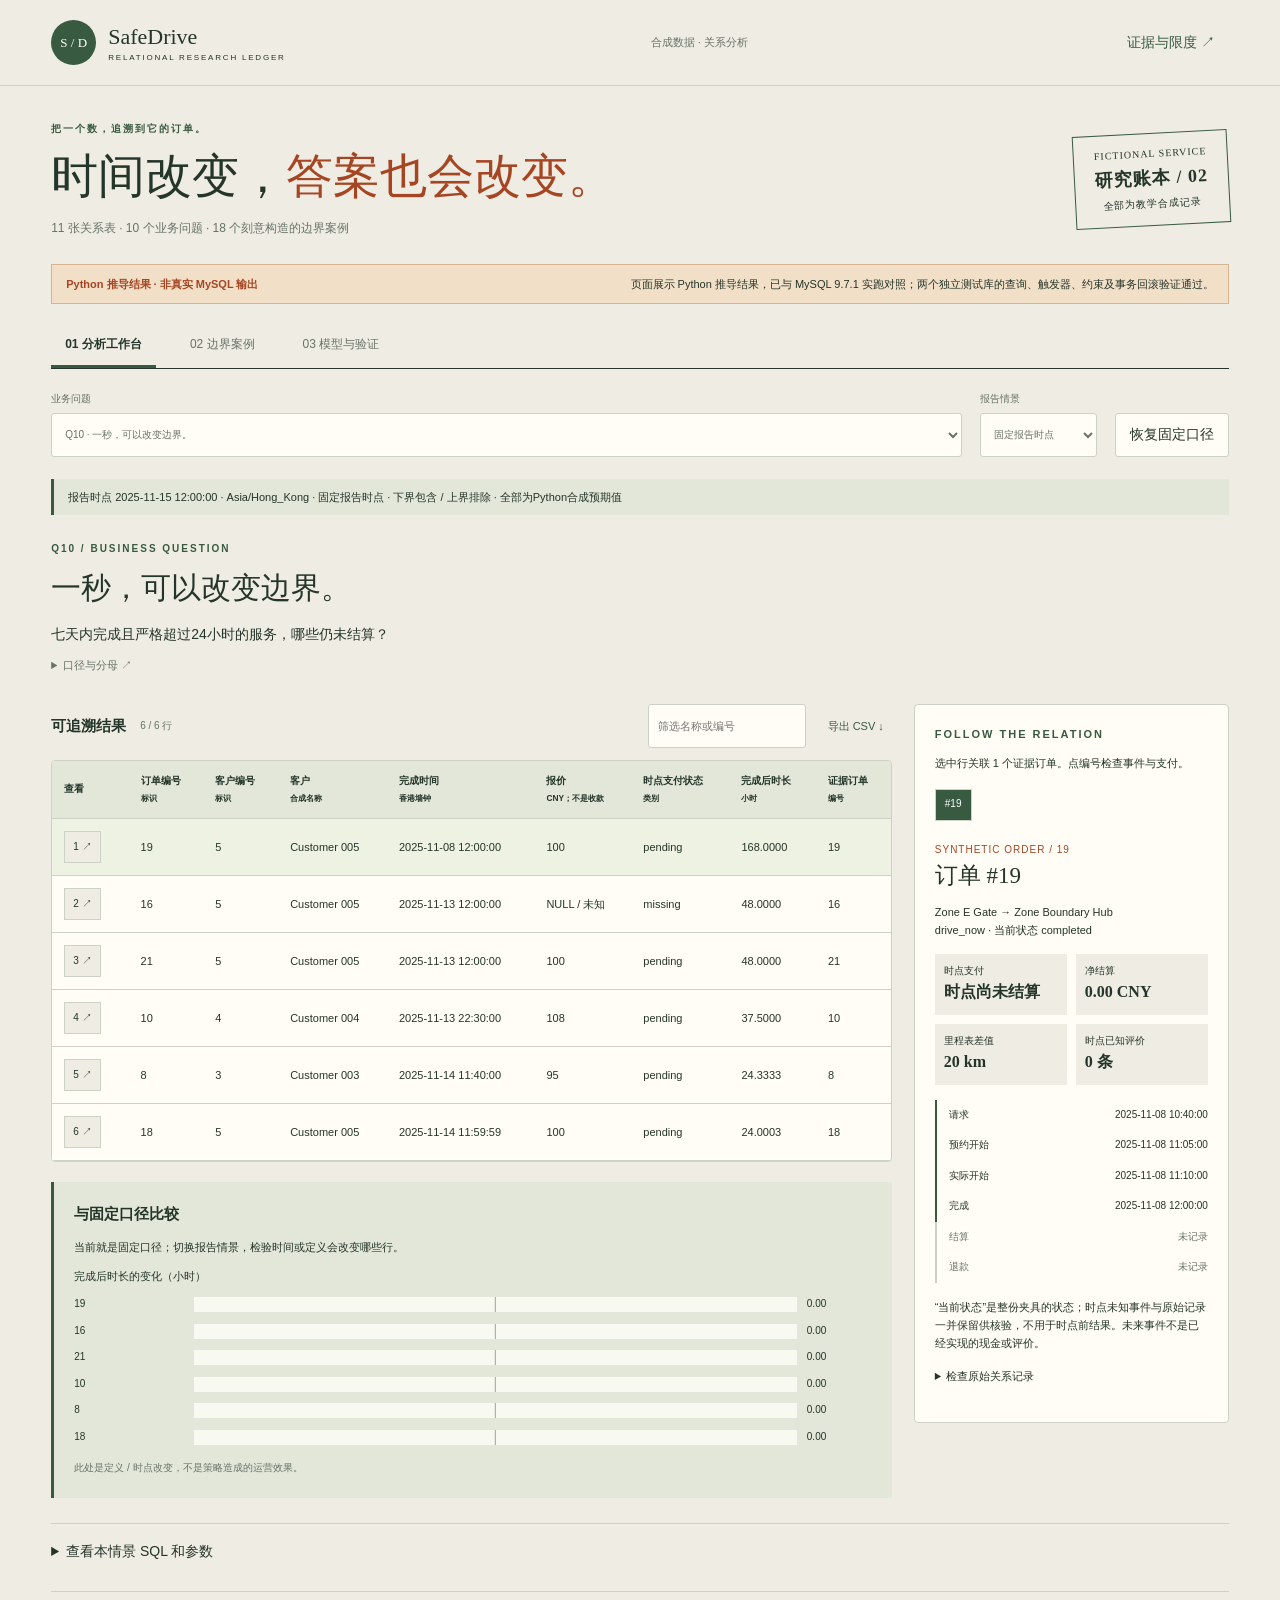
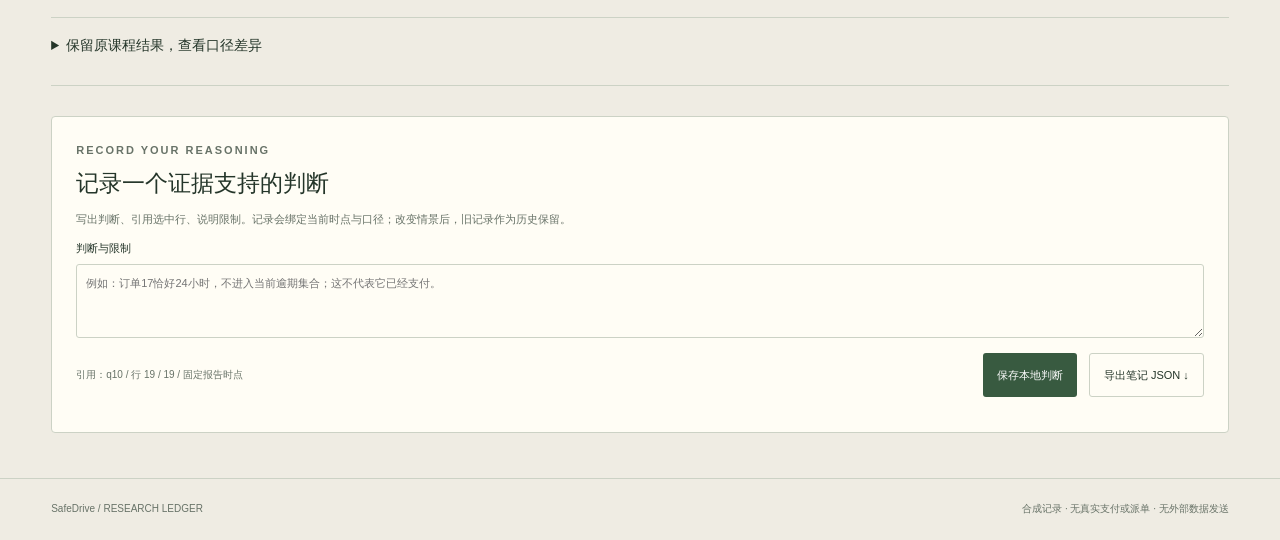
==== commit 7b14bd7a: "Publish MySQL 9.7.1 execution evidence and project feedback paths" ====
--- a/research-ledger/web/reader.html
+++ b/research-ledger/web/reader.html
@@ -8,7 +8,7 @@
 </style></head><body>
 <a class="skip" href="#workspace">跳到分析工作区</a><header><a class="brand" href="./reader.html"><span class="mark">S / D</span><span>SafeDrive<small>RELATIONAL RESEARCH LEDGER</small></span></a><span class="tag">合成数据 · 关系分析</span><button id="about" class="quiet">证据与限度 ↗</button></header>
 <main><div class="intro"><div><p class="eyebrow">把一个数，追溯到它的订单。</p><h1>时间改变，<em>答案也会改变。</em></h1><p>11 张关系表 · 10 个业务问题 · 18 个刻意构造的边界案例</p></div><div class="stamp">FICTIONAL SERVICE<br><strong>研究账本 / 02</strong><small>全部为教学合成记录</small></div></div>
-<div class="warning"><strong>Python 推导结果 · 非真实 MySQL 输出</strong><span>本公开版本尚未完成 MySQL 实跑；页面展示 Python 推导的预期结果，兼容性、触发器和回滚仍待验证。</span></div>
+<div class="warning"><strong>Python 推导结果 · 非真实 MySQL 输出</strong><span>页面展示 Python 推导结果，已与 MySQL 9.7.1 实跑对照；两个独立测试库的查询、触发器、约束及事务回滚验证通过。</span></div>
 <nav aria-label="账本视图"><button data-view="analysis" class="active" aria-current="page">01 分析工作台</button><button data-view="boundaries">02 边界案例</button><button data-view="evidence">03 模型与验证</button></nav>
 <div id="load-state" role="status">正在读取合成研究账本…</div><div id="workspace" hidden>
 <section id="view-analysis"><div class="controls"><label>业务问题<select id="query"></select></label><label>报告情景<select id="preset"></select></label><button id="reset" class="outline">恢复固定口径</button></div><div id="clock-note" class="clock-note"></div>
@@ -19,10 +19,10 @@
 <form id="conclusion-form" class="conclusion"><div><p class="eyebrow">RECORD YOUR REASONING</p><h3>记录一个证据支持的判断</h3><p>写出判断、引用选中行、说明限制。记录会绑定当前时点与口径；改变情景后，旧记录作为历史保留。</p></div><label>判断与限制<textarea id="conclusion-text" rows="3" maxlength="2000" placeholder="例如：订单17恰好24小时，不进入当前逾期集合；这不代表它已经支付。" required></textarea></label><div class="conclusion-actions"><span id="citation"></span><button type="submit" class="primary">保存本地判断</button><button id="export-notes" type="button" class="outline">导出笔记 JSON ↓</button></div><p id="note-status" role="status"></p><div id="note-history"></div></form>
 </section>
 <section id="view-boundaries" hidden><div class="section-head"><p class="eyebrow">ONE SECOND / ONE DENOMINATOR</p><h2>先看反例，再解释数字。</h2><p>每张卡都能打开关联订单。案例用于检验定义，没有真实用户或运营成绩。</p></div><div id="boundary-list" class="boundary-list"></div><article id="boundary-detail" class="boundary-detail" aria-label="选中边界订单详情"></article></section>
-<section id="view-evidence" hidden><div class="section-head"><p class="eyebrow">TRACEABILITY BEFORE CLAIMS</p><h2>结果的身份，要讲清楚。</h2></div><div class="evidence-grid"><article><h3>什么已经验证</h3><p>独立 Python oracle 读取33个合成订单；18项测试覆盖18边界案例、重复事件分母、退款与现金时点、评价覆盖、车辆关系和数据库拒绝覆盖保护。另有32个纯数据约束接受/拒绝案例；新增成功服务、结算/退款和关联事件时间约束，SQL探针尚未实测。CHECK 字段引用检查修复了 Payment 表误引用保管字段的问题。</p></article><article><h3>什么仍然未知</h3><p>真实 MySQL 建表、十查询、触发器变更、约束拒绝和事务回滚未运行。页面不以客户端安装情况判断服务端兼容。浏览器与手机交互需另行验收。页面生成成功不证明用户体验或学习效果。</p></article><article><h3>时间与钱</h3><p>固定时点 2025-11-15 12:00:00，Asia/Hong_Kong 墙钟，SQL +08:00。一般窗口下界包含、上界排除。CNY 为夹具约定；正净额购买、服务队列净结算和现金窗口分别呈现。一单至多一次结算和一次退款。</p></article><article><h3>关系与空值</h3><p>11实体包括客户、品牌型号、车辆、订单、司机、派单、评价、支付、事件、保管、报销。一个订单至多一个成功派单；失败尝试不重复归属收入。里程为里程表差值；0是已测零，NULL是未知。当前会员等级不支持历史VIP推断。</p></article></div>
+<section id="view-evidence" hidden><div class="section-head"><p class="eyebrow">TRACEABILITY BEFORE CLAIMS</p><h2>结果的身份，要讲清楚。</h2></div><div class="evidence-grid"><article><h3>什么已经验证</h3><p>独立 Python oracle 读取33个合成订单；18项测试覆盖18边界案例、重复事件分母、退款与现金时点、评价覆盖、车辆关系和数据库拒绝覆盖保护。另有32个纯数据约束接受/拒绝案例；新增成功服务、结算/退款和关联事件时间约束，SQL探针已在 MySQL 9.7.1 实跑通过。CHECK 字段引用检查修复了 Payment 表误引用保管字段的问题。</p></article><article><h3>什么仍然未知</h3><p>MySQL 9.7.1 建表、十查询、六组参数探针、触发器变更、约束拒绝及回滚已通过；其他引擎版本、并发与负载未验证。桌面主要流程已检查，手机适配仍需验证。页面生成成功不证明用户体验或学习效果。</p></article><article><h3>时间与钱</h3><p>固定时点 2025-11-15 12:00:00，Asia/Hong_Kong 墙钟，SQL +08:00。一般窗口下界包含、上界排除。CNY 为夹具约定；正净额购买、服务队列净结算和现金窗口分别呈现。一单至多一次结算和一次退款。</p></article><article><h3>关系与空值</h3><p>11实体包括客户、品牌型号、车辆、订单、司机、派单、评价、支付、事件、保管、报销。一个订单至多一个成功派单；失败尝试不重复归属收入。里程为里程表差值；0是已测零，NULL是未知。当前会员等级不支持历史VIP推断。</p></article></div>
 <details open><summary>关系路径：防止一对多放大</summary><div class="relation-map"><div>客户 → 车辆 → 订单</div><div>订单 → 唯一成功派单 → 司机 / 评价</div><div>订单 → 单一支付 + 可多条事件</div><div>派单 → 可多条保管 / 报销</div></div><p>v_order_evidence 保持一行一订单；事件、保管在自己的查询内按正确单位聚合。关系图是教学结构，不是实际派单、支付或风控系统。</p></details>
 <details><summary>字段字典：单位和语义</summary><div id="dictionary" class="table-scroll"></div></details><div class="downloads"><a href="data/reader.json" download>合成读物数据 JSON ↓</a><a href="../data/fixtures.json" download>原始合成夹具 JSON ↓</a><a href="../evidence/verification.json" download>当前源码验证状态 JSON ↓</a><a href="../evidence/mysql-verification.json" download>MySQL 状态 JSON ↓</a></div><p id="provenance" class="provenance"></p><p class="small">原工程、基线SQL、TSV和素材保留。新增CSV均来自Python预期值，未来真实SQL输出保存到独立 results/，绝不混用。</p></section>
-</div></main><footer><span>SafeDrive / RESEARCH LEDGER</span><span>合成记录 · 无真实支付或派单 · 无外部数据发送</span></footer><script type="application/json" id="reader-data">{"schema":1,"status":"synthetic_python_oracle","mysql_status":"not_run: public version has no MySQL execution verification","fixture":{"meta":{"dataset":"synthetic-boundaries-v2","synthetic":true,"as_of":"2025-11-15 12:00:00","timezone":"Asia/Hong_Kong","currency":"CNY","distance_unit":"km","origin":"coursework fixture plus deliberately constructed counterexamples","limitations":["No real customer or operating data.","A single settlement and at most one refund event per order.","Current membership tier; no historical tier inference."]},"tables":{"Customer":[{"customer_id":1,"name":"Customer 001","phone":"555-0101","license_number":"TEST-CUST-001","membership_tier":"VIP"},{"customer_id":2,"name":"Customer 002","phone":"555-0102","license_number":"TEST-CUST-002","membership_tier":"normal"},{"customer_id":3,"name":"Customer 003","phone":"555-0103","license_number":"TEST-CUST-003","membership_tier":"corporate"},{"customer_id":4,"name":"Customer 004","phone":"555-0104","license_number":"TEST-CUST-004","membership_tier":"VIP"},{"customer_id":5,"name":"Customer 005","phone":"555-0105","license_number":"TEST-CUST-005","membership_tier":"normal"},{"customer_id":6,"name":"Customer 006","phone":"555-0106","license_number":"TEST-CUST-006","membership_tier":"corporate"}],"Brandmodel":[{"id":1,"name":"Brand Alpha","parent_id":null},{"id":2,"name":"Brand Beta","parent_id":null},{"id":3,"name":"Brand Gamma","parent_id":null},{"id":4,"name":"Model Alpha One","parent_id":1},{"id":5,"name":"Model Alpha Two","parent_id":1},{"id":6,"name":"Model Beta One","parent_id":2},{"id":7,"name":"Model Beta Two","parent_id":2},{"id":8,"name":"Model Gamma One","parent_id":3},{"id":9,"name":"Model Gamma Empty","parent_id":3}],"Vehicle":[{"vehicle_id":1,"customer_id":1,"plate_no":"TEST-PLATE-001","model_id":4,"year":2021,"color":"Silver","insurance":"TEST-POLICY-001","registered_at":"2025-01-01 00:00:00"},{"vehicle_id":2,"customer_id":1,"plate_no":"TEST-PLATE-002","model_id":5,"year":2022,"color":"Blue","insurance":"TEST-POLICY-002","registered_at":"2025-01-01 00:00:00"},{"vehicle_id":3,"customer_id":2,"plate_no":"TEST-PLATE-003","model_id":6,"year":2020,"color":"Gray","insurance":"TEST-POLICY-003","registered_at":"2025-01-01 00:00:00"},{"vehicle_id":4,"customer_id":2,"plate_no":"TEST-PLATE-004","model_id":7,"year":2019,"color":"White","insurance":"TEST-POLICY-004","registered_at":"2025-01-01 00:00:00"},{"vehicle_id":5,"customer_id":3,"plate_no":"TEST-PLATE-005","model_id":8,"year":2023,"color":"Black","insurance":"TEST-POLICY-005","registered_at":"2025-01-01 00:00:00"},{"vehicle_id":6,"customer_id":4,"plate_no":"TEST-PLATE-006","model_id":4,"year":2021,"color":"Red","insurance":"TEST-POLICY-006","registered_at":"2025-01-01 00:00:00"},{"vehicle_id":7,"customer_id":5,"plate_no":"TEST-PLATE-007","model_id":5,"year":2020,"color":"White","insurance":"TEST-POLICY-007","registered_at":"2025-01-01 00:00:00"},{"vehicle_id":8,"customer_id":6,"plate_no":"TEST-PLATE-008","model_id":6,"year":2022,"color":"Green","insurance":"TEST-POLICY-008","registered_at":"2025-01-01 00:00:00"}],"Driver":[{"driver_id":1,"name":"Driver 001","phone":"555-0107","cert_id":"TEST-LIC-001","status":"active","avg_rating":null,"rating_count":0,"rating_sum":0},{"driver_id":2,"name":"Driver 002","phone":"555-0108","cert_id":"TEST-LIC-002","status":"active","avg_rating":null,"rating_count":0,"rating_sum":0},{"driver_id":3,"name":"Driver 003","phone":"555-0109","cert_id":"TEST-LIC-003","status":"active","avg_rating":null,"rating_count":0,"rating_sum":0},{"driver_id":4,"name":"Driver 004","phone":"555-0110","cert_id":"TEST-LIC-004","status":"active","avg_rating":null,"rating_count":0,"rating_sum":0},{"driver_id":5,"name":"Driver 005","phone":"555-0111","cert_id":"TEST-LIC-005","status":"active","avg_rating":null,"rating_count":0,"rating_sum":0},{"driver_id":6,"name":"Driver 006","phone":"555-0112","cert_id":"TEST-LIC-006","status":"active","avg_rating":null,"rating_count":0,"rating_sum":0},{"driver_id":7,"name":"Driver 007","phone":"555-0113","cert_id":"TEST-LIC-007","status":"active","avg_rating":null,"rating_count":0,"rating_sum":0}],"order":[{"order_id":1,"customer_id":1,"vehicle_id":1,"pickup_location":"Zone A Gate","dropoff_location":"Zone B Hub","request_time":"2025-11-10 17:50:00","scheduled_start":"2025-11-10 18:00:00","service_type":"drive_now","status":"completed","completed_at":"2025-11-10 18:50:00","cancelled_at":null},{"order_id":2,"customer_id":1,"vehicle_id":2,"pickup_location":"Zone B Gate","dropoff_location":"Zone C Hub","request_time":"2025-11-12 20:00:00","scheduled_start":"2025-11-12 20:30:00","service_type":"overnight","status":"completed","completed_at":"2025-11-12 23:00:00","cancelled_at":null},{"order_id":3,"customer_id":1,"vehicle_id":1,"pickup_location":"Zone A Gate","dropoff_location":"Zone B Hub","request_time":"2025-11-14 09:00:00","scheduled_start":"2025-11-14 09:30:00","service_type":"next_day","status":"completed","completed_at":"2025-11-14 10:45:00","cancelled_at":null},{"order_id":4,"customer_id":2,"vehicle_id":3,"pickup_location":"Zone C Gate","dropoff_location":"Zone D Hub","request_time":"2025-11-11 16:00:00","scheduled_start":"2025-11-11 18:00:00","service_type":"overnight","status":"completed","completed_at":"2025-11-11 19:10:00","cancelled_at":null},{"order_id":5,"customer_id":2,"vehicle_id":4,"pickup_location":"Zone B Gate","dropoff_location":"Zone C Hub","request_time":"2025-11-13 07:30:00","scheduled_start":"2025-11-13 08:00:00","service_type":"drive_now","status":"completed","completed_at":"2025-11-13 09:00:00","cancelled_at":null},{"order_id":6,"customer_id":2,"vehicle_id":3,"pickup_location":"Zone B Gate","dropoff_location":"Zone D Hub","request_time":"2025-11-14 22:00:00","scheduled_start":"2025-11-14 22:30:00","service_type":"overnight","status":"completed","completed_at":"2025-11-14 23:40:00","cancelled_at":null},{"order_id":7,"customer_id":3,"vehicle_id":5,"pickup_location":"Zone A Gate","dropoff_location":"Zone C Hub","request_time":"2025-11-05 12:00:00","scheduled_start":"2025-11-05 13:00:00","service_type":"next_day","status":"completed","completed_at":"2025-11-05 14:15:00","cancelled_at":null},{"order_id":8,"customer_id":3,"vehicle_id":5,"pickup_location":"Zone C Gate","dropoff_location":"Zone D Hub","request_time":"2025-11-14 10:00:00","scheduled_start":"2025-11-14 10:30:00","service_type":"drive_now","status":"completed","completed_at":"2025-11-14 11:40:00","cancelled_at":null},{"order_id":9,"customer_id":4,"vehicle_id":6,"pickup_location":"Zone D Gate","dropoff_location":"Zone E Hub","request_time":"2025-11-08 19:00:00","scheduled_start":"2025-11-08 19:30:00","service_type":"overnight","status":"completed","completed_at":"2025-11-08 21:50:00","cancelled_at":null},{"order_id":10,"customer_id":4,"vehicle_id":6,"pickup_location":"Zone D Gate","dropoff_location":"Zone F Hub","request_time":"2025-11-13 21:00:00","scheduled_start":"2025-11-13 21:30:00","service_type":"drive_now","status":"completed","completed_at":"2025-11-13 22:30:00","cancelled_at":null},{"order_id":11,"customer_id":5,"vehicle_id":7,"pickup_location":"Zone E Gate","dropoff_location":"Zone F Hub","request_time":"2025-11-07 18:00:00","scheduled_start":"2025-11-07 18:30:00","service_type":"next_day","status":"completed","completed_at":"2025-11-07 19:50:00","cancelled_at":null},{"order_id":12,"customer_id":5,"vehicle_id":7,"pickup_location":"Zone E Gate","dropoff_location":"Zone G Hub","request_time":"2025-11-13 08:00:00","scheduled_start":"2025-11-13 08:30:00","service_type":"drive_now","status":"assigned","completed_at":null,"cancelled_at":null},{"order_id":13,"customer_id":6,"vehicle_id":8,"pickup_location":"Zone F Gate","dropoff_location":"Zone G Hub","request_time":"2025-11-14 08:00:00","scheduled_start":"2025-11-14 08:30:00","service_type":"overnight","status":"completed","completed_at":"2025-11-14 09:20:00","cancelled_at":null},{"order_id":14,"customer_id":6,"vehicle_id":8,"pickup_location":"Zone F Gate","dropoff_location":"Zone H Hub","request_time":"2025-11-14 23:00:00","scheduled_start":"2025-11-14 23:30:00","service_type":"drive_now","status":"pending","completed_at":null,"cancelled_at":null},{"order_id":15,"customer_id":2,"vehicle_id":3,"pickup_location":"Zone B Gate","dropoff_location":"Zone A Hub","request_time":"2025-11-04 10:00:00","scheduled_start":"2025-11-04 11:00:00","service_type":"overnight","status":"cancelled","completed_at":null,"cancelled_at":"2025-11-04 10:30:00"},{"order_id":16,"customer_id":5,"vehicle_id":7,"pickup_location":"Zone E Gate","dropoff_location":"Zone Boundary Hub","request_time":"2025-11-13 10:40:00","scheduled_start":"2025-11-13 11:05:00","service_type":"drive_now","status":"completed","completed_at":"2025-11-13 12:00:00","cancelled_at":null},{"order_id":17,"customer_id":5,"vehicle_id":7,"pickup_location":"Zone E Gate","dropoff_location":"Zone Boundary Hub","request_time":"2025-11-14 10:40:00","scheduled_start":"2025-11-14 11:05:00","service_type":"drive_now","status":"completed","completed_at":"2025-11-14 12:00:00","cancelled_at":null},{"order_id":18,"customer_id":5,"vehicle_id":7,"pickup_location":"Zone E Gate","dropoff_location":"Zone Boundary Hub","request_time":"2025-11-14 10:39:59","scheduled_start":"2025-11-14 11:04:59","service_type":"drive_now","status":"completed","completed_at":"2025-11-14 11:59:59","cancelled_at":null},{"order_id":19,"customer_id":5,"vehicle_id":7,"pickup_location":"Zone E Gate","dropoff_location":"Zone Boundary Hub","request_time":"2025-11-08 10:40:00","scheduled_start":"2025-11-08 11:05:00","service_type":"drive_now","status":"completed","completed_at":"2025-11-08 12:00:00","cancelled_at":null},{"order_id":20,"customer_id":5,"vehicle_id":7,"pickup_location":"Zone E Gate","dropoff_location":"Zone Boundary Hub","request_time":"2025-11-08 10:39:59","scheduled_start":"2025-11-08 11:04:59","service_type":"drive_now","status":"completed","completed_at":"2025-11-08 11:59:59","cancelled_at":null},{"order_id":21,"customer_id":5,"vehicle_id":7,"pickup_location":"Zone E Gate","dropoff_location":"Zone Boundary Hub","request_time":"2025-11-13 10:40:00","scheduled_start":"2025-11-13 11:05:00","service_type":"drive_now","status":"completed","completed_at":"2025-11-13 12:00:00","cancelled_at":null},{"order_id":22,"customer_id":5,"vehicle_id":7,"pickup_location":"Zone E Gate","dropoff_location":"Zone Boundary Hub","request_time":"2025-11-12 10:40:00","scheduled_start":"2025-11-12 11:05:00","service_type":"drive_now","status":"completed","completed_at":"2025-11-12 12:00:00","cancelled_at":null},{"order_id":23,"customer_id":5,"vehicle_id":7,"pickup_location":"Zone E Gate","dropoff_location":"Zone Boundary Hub","request_time":"2025-11-11 10:40:00","scheduled_start":"2025-11-11 11:05:00","service_type":"drive_now","status":"completed","completed_at":"2025-11-11 12:00:00","cancelled_at":null},{"order_id":24,"customer_id":5,"vehicle_id":7,"pickup_location":"Zone E Gate","dropoff_location":"Zone Boundary Hub","request_time":"2025-11-10 10:40:00","scheduled_start":"2025-11-10 11:05:00","service_type":"drive_now","status":"completed","completed_at":"2025-11-10 12:00:00","cancelled_at":null},{"order_id":25,"customer_id":5,"vehicle_id":7,"pickup_location":"Zone E Gate","dropoff_location":"Zone Boundary Hub","request_time":"2025-11-13 09:40:00","scheduled_start":"2025-11-13 10:05:00","service_type":"drive_now","status":"completed","completed_at":"2025-11-13 11:00:00","cancelled_at":null},{"order_id":26,"customer_id":5,"vehicle_id":7,"pickup_location":"Zone E Gate","dropoff_location":"Zone Boundary Hub","request_time":"2025-11-13 08:40:00","scheduled_start":"2025-11-13 09:05:00","service_type":"drive_now","status":"completed","completed_at":"2025-11-13 10:00:00","cancelled_at":null},{"order_id":27,"customer_id":5,"vehicle_id":7,"pickup_location":"Zone E Gate","dropoff_location":"Zone Boundary Hub","request_time":"2025-10-06 12:00:00","scheduled_start":"2025-11-13 08:05:00","service_type":"drive_now","status":"completed","completed_at":"2025-11-13 09:00:00","cancelled_at":null},{"order_id":28,"customer_id":5,"vehicle_id":7,"pickup_location":"Zone E Gate","dropoff_location":"Zone Boundary Hub","request_time":"2025-11-15 10:00:00","scheduled_start":"2025-11-15 13:05:00","service_type":"drive_now","status":"completed","completed_at":"2025-11-15 14:00:00","cancelled_at":null},{"order_id":29,"customer_id":5,"vehicle_id":7,"pickup_location":"Zone E Gate","dropoff_location":"Zone Boundary Hub","request_time":"2025-10-06 10:40:00","scheduled_start":"2025-10-06 11:05:00","service_type":"drive_now","status":"completed","completed_at":"2025-10-06 12:00:00","cancelled_at":null},{"order_id":30,"customer_id":5,"vehicle_id":7,"pickup_location":"Zone E Gate","dropoff_location":"Zone Boundary Hub","request_time":"2025-11-13 10:40:00","scheduled_start":"2025-11-13 11:05:00","service_type":"drive_now","status":"cancelled","completed_at":null,"cancelled_at":"2025-11-13 11:10:00"},{"order_id":31,"customer_id":5,"vehicle_id":7,"pickup_location":"Zone E Gate","dropoff_location":"Zone Boundary Hub","request_time":"2025-10-16 10:40:00","scheduled_start":"2025-10-16 11:05:00","service_type":"drive_now","status":"completed","completed_at":"2025-10-16 12:00:00","cancelled_at":null},{"order_id":32,"customer_id":5,"vehicle_id":7,"pickup_location":"Zone E Gate","dropoff_location":"Zone Boundary Hub","request_time":"2025-10-16 10:39:59","scheduled_start":"2025-10-16 11:04:59","service_type":"drive_now","status":"completed","completed_at":"2025-10-16 11:59:59","cancelled_at":null},{"order_id":33,"customer_id":5,"vehicle_id":7,"pickup_location":"Zone E Gate","dropoff_location":"Zone Boundary Hub","request_time":"2025-11-14 10:40:00","scheduled_start":"2025-11-14 11:05:00","service_type":"drive_now","status":"completed","completed_at":"2025-11-14 12:00:00","cancelled_at":null}],"Assignment":[{"assignment_id":1,"order_id":1,"driver_id":1,"assign_time":"2025-11-10 17:55:00","start_time":"2025-11-10 18:08:00","end_time":"2025-11-10 18:50:00","odometer_before":10000,"odometer_after":10042,"vehicle_condition_before":"No visible issues.","vehicle_condition_after":"No visible issues.","outcome":"successful"},{"assignment_id":2,"order_id":2,"driver_id":1,"assign_time":"2025-11-12 20:10:00","start_time":"2025-11-12 20:32:00","end_time":"2025-11-12 23:00:00","odometer_before":20000,"odometer_after":20120,"vehicle_condition_before":"No visible issues.","vehicle_condition_after":"No visible issues.","outcome":"successful"},{"assignment_id":3,"order_id":3,"driver_id":2,"assign_time":"2025-11-14 09:20:00","start_time":"2025-11-14 09:25:00","end_time":"2025-11-14 10:45:00","odometer_before":30000,"odometer_after":30068,"vehicle_condition_before":"No visible issues.","vehicle_condition_after":"No visible issues.","outcome":"successful"},{"assignment_id":4,"order_id":4,"driver_id":2,"assign_time":"2025-11-11 18:05:00","start_time":"2025-11-11 18:20:00","end_time":"2025-11-11 19:10:00","odometer_before":40000,"odometer_after":40050,"vehicle_condition_before":"Minor surface mark recorded.","vehicle_condition_after":"Minor surface mark recorded.","outcome":"successful"},{"assignment_id":5,"order_id":5,"driver_id":3,"assign_time":"2025-11-13 07:50:00","start_time":"2025-11-13 08:10:00","end_time":"2025-11-13 09:00:00","odometer_before":50000,"odometer_after":50045,"vehicle_condition_before":"No visible issues.","vehicle_condition_after":"No visible issues.","outcome":"successful"},{"assignment_id":6,"order_id":6,"driver_id":3,"assign_time":"2025-11-14 22:20:00","start_time":"2025-11-14 22:31:00","end_time":"2025-11-14 23:40:00","odometer_before":60000,"odometer_after":60072,"vehicle_condition_before":"No visible issues.","vehicle_condition_after":"No visible issues.","outcome":"successful"},{"assignment_id":7,"order_id":7,"driver_id":4,"assign_time":"2025-11-05 12:50:00","start_time":"2025-11-05 13:05:00","end_time":"2025-11-05 14:15:00","odometer_before":70000,"odometer_after":70070,"vehicle_condition_before":"No visible issues.","vehicle_condition_after":"No visible issues.","outcome":"successful"},{"assignment_id":8,"order_id":8,"driver_id":4,"assign_time":"2025-11-14 10:20:00","start_time":"2025-11-14 10:45:00","end_time":"2025-11-14 11:40:00","odometer_before":80000,"odometer_after":80055,"vehicle_condition_before":"No visible issues.","vehicle_condition_after":"No visible issues.","outcome":"successful"},{"assignment_id":9,"order_id":9,"driver_id":5,"assign_time":"2025-11-08 19:20:00","start_time":"2025-11-08 19:40:00","end_time":"2025-11-08 21:50:00","odometer_before":90000,"odometer_after":90110,"vehicle_condition_before":"No visible issues.","vehicle_condition_after":"No visible issues.","outcome":"successful"},{"assignment_id":10,"order_id":10,"driver_id":6,"assign_time":"2025-11-13 21:20:00","start_time":"2025-11-13 21:35:00","end_time":"2025-11-13 22:30:00","odometer_before":100000,"odometer_after":100054,"vehicle_condition_before":"No visible issues.","vehicle_condition_after":"No visible issues.","outcome":"successful"},{"assignment_id":11,"order_id":11,"driver_id":6,"assign_time":"2025-11-07 18:20:00","start_time":"2025-11-07 18:40:00","end_time":"2025-11-07 19:50:00","odometer_before":110000,"odometer_after":110066,"vehicle_condition_before":"No visible issues.","vehicle_condition_after":"No visible issues.","outcome":"successful"},{"assignment_id":12,"order_id":13,"driver_id":5,"assign_time":"2025-11-14 08:20:00","start_time":"2025-11-14 08:25:00","end_time":"2025-11-14 09:20:00","odometer_before":120000,"odometer_after":120055,"vehicle_condition_before":"No visible issues.","vehicle_condition_after":"No visible issues.","outcome":"successful"},{"assignment_id":100,"order_id":2,"driver_id":7,"assign_time":"2025-11-12 20:01:00","start_time":null,"end_time":null,"odometer_before":null,"odometer_after":null,"vehicle_condition_before":null,"vehicle_condition_after":null,"outcome":"refused"},{"assignment_id":16,"order_id":16,"driver_id":7,"assign_time":"2025-11-13 10:41:00","start_time":"2025-11-13 11:10:00","end_time":"2025-11-13 12:00:00","odometer_before":1000,"odometer_after":1020,"vehicle_condition_before":"Synthetic case.","vehicle_condition_after":"Synthetic case.","outcome":"successful"},{"assignment_id":17,"order_id":17,"driver_id":7,"assign_time":"2025-11-14 10:41:00","start_time":"2025-11-14 11:10:00","end_time":"2025-11-14 12:00:00","odometer_before":1000,"odometer_after":1020,"vehicle_condition_before":"Synthetic case.","vehicle_condition_after":"Synthetic case.","outcome":"successful"},{"assignment_id":18,"order_id":18,"driver_id":7,"assign_time":"2025-11-14 10:40:59","start_time":"2025-11-14 11:09:59","end_time":"2025-11-14 11:59:59","odometer_before":1000,"odometer_after":1020,"vehicle_condition_before":"Synthetic case.","vehicle_condition_after":"Synthetic case.","outcome":"successful"},{"assignment_id":19,"order_id":19,"driver_id":7,"assign_time":"2025-11-08 10:41:00","start_time":"2025-11-08 11:10:00","end_time":"2025-11-08 12:00:00","odometer_before":1000,"odometer_after":1020,"vehicle_condition_before":"Synthetic case.","vehicle_condition_after":"Synthetic case.","outcome":"successful"},{"assignment_id":20,"order_id":20,"driver_id":7,"assign_time":"2025-11-08 10:40:59","start_time":"2025-11-08 11:09:59","end_time":"2025-11-08 11:59:59","odometer_before":1000,"odometer_after":1020,"vehicle_condition_before":"Synthetic case.","vehicle_condition_after":"Synthetic case.","outcome":"successful"},{"assignment_id":21,"order_id":21,"driver_id":7,"assign_time":"2025-11-13 10:41:00","start_time":"2025-11-13 11:10:00","end_time":"2025-11-13 12:00:00","odometer_before":1000,"odometer_after":1020,"vehicle_condition_before":"Synthetic case.","vehicle_condition_after":"Synthetic case.","outcome":"successful"},{"assignment_id":22,"order_id":22,"driver_id":7,"assign_time":"2025-11-12 10:41:00","start_time":"2025-11-12 11:10:00","end_time":"2025-11-12 12:00:00","odometer_before":1000,"odometer_after":1020,"vehicle_condition_before":"Synthetic case.","vehicle_condition_after":"Synthetic case.","outcome":"successful"},{"assignment_id":23,"order_id":23,"driver_id":7,"assign_time":"2025-11-11 10:41:00","start_time":"2025-11-11 11:10:00","end_time":"2025-11-11 12:00:00","odometer_before":1000,"odometer_after":1020,"vehicle_condition_before":"Synthetic case.","vehicle_condition_after":"Synthetic case.","outcome":"successful"},{"assignment_id":24,"order_id":24,"driver_id":7,"assign_time":"2025-11-10 10:41:00","start_time":"2025-11-10 11:10:00","end_time":"2025-11-10 12:00:00","odometer_before":1000,"odometer_after":1020,"vehicle_condition_before":"Synthetic case.","vehicle_condition_after":"Synthetic case.","outcome":"successful"},{"assignment_id":25,"order_id":25,"driver_id":7,"assign_time":"2025-11-13 09:41:00","start_time":"2025-11-13 10:10:00","end_time":"2025-11-13 11:00:00","odometer_before":1000,"odometer_after":1000,"vehicle_condition_before":"Synthetic case.","vehicle_condition_after":"Synthetic case.","outcome":"successful"},{"assignment_id":26,"order_id":26,"driver_id":7,"assign_time":"2025-11-13 08:41:00","start_time":"2025-11-13 09:10:00","end_time":"2025-11-13 10:00:00","odometer_before":null,"odometer_after":null,"vehicle_condition_before":"Synthetic case.","vehicle_condition_after":"Synthetic case.","outcome":"successful"},{"assignment_id":27,"order_id":27,"driver_id":7,"assign_time":"2025-10-06 12:01:00","start_time":"2025-11-13 08:10:00","end_time":"2025-11-13 09:00:00","odometer_before":1000,"odometer_after":1020,"vehicle_condition_before":"Synthetic case.","vehicle_condition_after":"Synthetic case.","outcome":"successful"},{"assignment_id":28,"order_id":28,"driver_id":7,"assign_time":"2025-11-15 10:01:00","start_time":"2025-11-15 13:10:00","end_time":"2025-11-15 14:00:00","odometer_before":1000,"odometer_after":1020,"vehicle_condition_before":"Synthetic case.","vehicle_condition_after":"Synthetic case.","outcome":"successful"},{"assignment_id":29,"order_id":29,"driver_id":1,"assign_time":"2025-10-06 10:41:00","start_time":"2025-10-06 11:10:00","end_time":"2025-10-06 12:00:00","odometer_before":1000,"odometer_after":1020,"vehicle_condition_before":"Synthetic case.","vehicle_condition_after":"Synthetic case.","outcome":"successful"},{"assignment_id":30,"order_id":30,"driver_id":7,"assign_time":"2025-11-13 10:41:00","start_time":null,"end_time":null,"odometer_before":1000,"odometer_after":1020,"vehicle_condition_before":"Synthetic case.","vehicle_condition_after":"Synthetic case.","outcome":"refused"},{"assignment_id":31,"order_id":31,"driver_id":7,"assign_time":"2025-10-16 10:41:00","start_time":"2025-10-16 11:10:00","end_time":"2025-10-16 12:00:00","odometer_before":1000,"odometer_after":1020,"vehicle_condition_before":"Synthetic case.","vehicle_condition_after":"Synthetic case.","outcome":"successful"},{"assignment_id":32,"order_id":32,"driver_id":7,"assign_time":"2025-10-16 10:40:59","start_time":"2025-10-16 11:09:59","end_time":"2025-10-16 11:59:59","odometer_before":1000,"odometer_after":1020,"vehicle_condition_before":"Synthetic case.","vehicle_condition_after":"Synthetic case.","outcome":"successful"},{"assignment_id":33,"order_id":33,"driver_id":6,"assign_time":"2025-11-14 10:41:00","start_time":"2025-11-14 11:10:00","end_time":"2025-11-14 12:00:00","odometer_before":1000,"odometer_after":1020,"vehicle_condition_before":"Synthetic case.","vehicle_condition_after":"Synthetic case.","outcome":"successful"}],"Rating":[{"rating_id":1,"assignment_id":1,"stars":5,"content":"Synthetic rating: clear service.","rated_at":"2025-11-10 19:00:00"},{"rating_id":2,"assignment_id":2,"stars":4,"content":"Synthetic rating: dependable service.","rated_at":"2025-11-12 23:10:00"},{"rating_id":3,"assignment_id":3,"stars":5,"content":"Synthetic rating: smooth handoff.","rated_at":"2025-11-14 10:55:00"},{"rating_id":4,"assignment_id":4,"stars":3,"content":"Synthetic rating: acceptable service.","rated_at":"2025-11-11 19:20:00"},{"rating_id":5,"assignment_id":5,"stars":4,"content":"Synthetic rating: timely completion.","rated_at":"2025-11-13 09:10:00"},{"rating_id":6,"assignment_id":6,"stars":5,"content":"Synthetic rating: careful completion.","rated_at":"2025-11-14 23:50:00"},{"rating_id":7,"assignment_id":7,"stars":5,"content":"Synthetic rating: clear communication.","rated_at":"2025-11-05 14:25:00"},{"rating_id":8,"assignment_id":9,"stars":4,"content":"Synthetic rating: steady service.","rated_at":"2025-11-08 22:00:00"},{"rating_id":9,"assignment_id":11,"stars":4,"content":"Synthetic rating: reliable completion.","rated_at":"2025-11-07 20:00:00"},{"rating_id":10,"assignment_id":12,"stars":3,"content":"Synthetic rating: service completed.","rated_at":"2025-11-14 09:30:00"},{"rating_id":21,"assignment_id":21,"stars":1,"content":"Synthetic boundary rating.","rated_at":"2025-11-15 14:00:00"},{"rating_id":22,"assignment_id":22,"stars":5,"content":"Synthetic boundary rating.","rated_at":"2025-11-12 12:10:00"},{"rating_id":25,"assignment_id":25,"stars":4,"content":"Synthetic boundary rating.","rated_at":"2025-11-13 11:10:00"}],"Payment":[{"payment_id":1,"order_id":1,"quoted_fee":88.0,"final_fee":88.0,"method":"credit card","payment_time":"2025-11-10 18:51:00","status":"paid","refund_amount":0,"refund_time":null},{"payment_id":2,"order_id":2,"quoted_fee":126.0,"final_fee":126.0,"method":"credit card","payment_time":"2025-11-12 23:01:00","status":"paid","refund_amount":0,"refund_time":null},{"payment_id":3,"order_id":3,"quoted_fee":72.0,"final_fee":72.0,"method":"corporate invoice","payment_time":"2025-11-14 10:46:00","status":"paid","refund_amount":0,"refund_time":null},{"payment_id":4,"order_id":4,"quoted_fee":154.0,"final_fee":154.0,"method":"cash","payment_time":"2025-11-11 19:11:00","status":"paid","refund_amount":0,"refund_time":null},{"payment_id":5,"order_id":5,"quoted_fee":66.0,"final_fee":66.0,"method":"credit card","payment_time":"2025-11-13 09:01:00","status":"paid","refund_amount":0,"refund_time":null},{"payment_id":6,"order_id":6,"quoted_fee":110.0,"final_fee":110.0,"method":"credit card","payment_time":"2025-11-14 23:41:00","status":"paid","refund_amount":0,"refund_time":null},{"payment_id":7,"order_id":7,"quoted_fee":180.0,"final_fee":null,"method":"corporate invoice","payment_time":null,"status":"pending","refund_amount":0,"refund_time":null},{"payment_id":8,"order_id":8,"quoted_fee":95.0,"final_fee":null,"method":"credit card","payment_time":null,"status":"pending","refund_amount":0,"refund_time":null},{"payment_id":9,"order_id":9,"quoted_fee":140.0,"final_fee":140.0,"method":"credit card","payment_time":"2025-11-08 21:51:00","status":"paid","refund_amount":0,"refund_time":null},{"payment_id":10,"order_id":10,"quoted_fee":108.0,"final_fee":null,"method":"cash","payment_time":null,"status":"pending","refund_amount":0,"refund_time":null},{"payment_id":11,"order_id":11,"quoted_fee":84.0,"final_fee":84.0,"method":"credit card","payment_time":"2025-11-07 19:51:00","status":"paid","refund_amount":0,"refund_time":null},{"payment_id":12,"order_id":12,"quoted_fee":60.0,"final_fee":null,"method":"credit card","payment_time":null,"status":"pending","refund_amount":0,"refund_time":null},{"payment_id":13,"order_id":13,"quoted_fee":95.0,"final_fee":95.0,"method":"corporate invoice","payment_time":"2025-11-14 09:21:00","status":"paid","refund_amount":0,"refund_time":null},{"payment_id":17,"order_id":17,"quoted_fee":100,"final_fee":null,"method":"credit card","payment_time":null,"status":"pending","refund_amount":0,"refund_time":null},{"payment_id":18,"order_id":18,"quoted_fee":100,"final_fee":null,"method":"credit card","payment_time":null,"status":"pending","refund_amount":0,"refund_time":null},{"payment_id":19,"order_id":19,"quoted_fee":100,"final_fee":null,"method":"credit card","payment_time":null,"status":"pending","refund_amount":0,"refund_time":null},{"payment_id":20,"order_id":20,"quoted_fee":100,"final_fee":null,"method":"credit card","payment_time":null,"status":"pending","refund_amount":0,"refund_time":null},{"payment_id":21,"order_id":21,"quoted_fee":100,"final_fee":100,"method":"credit card","payment_time":"2025-11-15 13:00:00","status":"paid","refund_amount":0,"refund_time":null},{"payment_id":22,"order_id":22,"quoted_fee":100,"final_fee":100,"method":"credit card","payment_time":"2025-11-12 12:01:00","status":"refunded","refund_amount":100,"refund_time":"2025-11-16 12:00:00"},{"payment_id":23,"order_id":23,"quoted_fee":100,"final_fee":100,"method":"credit card","payment_time":"2025-11-11 12:01:00","status":"refunded","refund_amount":100,"refund_time":"2025-11-14 12:00:00"},{"payment_id":24,"order_id":24,"quoted_fee":100,"final_fee":100,"method":"credit card","payment_time":"2025-11-10 12:01:00","status":"refunded","refund_amount":40,"refund_time":"2025-11-14 12:00:00"},{"payment_id":25,"order_id":25,"quoted_fee":100,"final_fee":100,"method":"credit card","payment_time":"2025-11-13 11:01:00","status":"paid","refund_amount":0,"refund_time":null},{"payment_id":26,"order_id":26,"quoted_fee":100,"final_fee":100,"method":"credit card","payment_time":"2025-11-13 10:01:00","status":"paid","refund_amount":0,"refund_time":null},{"payment_id":27,"order_id":27,"quoted_fee":100,"final_fee":100,"method":"credit card","payment_time":"2025-11-13 09:01:00","status":"paid","refund_amount":0,"refund_time":null},{"payment_id":28,"order_id":28,"quoted_fee":100,"final_fee":100,"method":"credit card","payment_time":"2025-11-15 15:00:00","status":"paid","refund_amount":0,"refund_time":null},{"payment_id":29,"order_id":29,"quoted_fee":100,"final_fee":100,"method":"credit card","payment_time":"2025-11-14 12:00:00","status":"paid","refund_amount":0,"refund_time":null},{"payment_id":30,"order_id":30,"quoted_fee":100,"final_fee":null,"method":"credit card","payment_time":null,"status":"pending","refund_amount":0,"refund_time":null},{"payment_id":31,"order_id":31,"quoted_fee":100,"final_fee":100,"method":"credit card","payment_time":"2025-10-16 12:01:00","status":"paid","refund_amount":0,"refund_time":null},{"payment_id":32,"order_id":32,"quoted_fee":100,"final_fee":100,"method":"credit card","payment_time":"2025-10-16 12:01:00","status":"paid","refund_amount":0,"refund_time":null},{"payment_id":33,"order_id":33,"quoted_fee":100,"final_fee":100,"method":"credit card","payment_time":"2025-11-14 13:00:00","status":"paid","refund_amount":0,"refund_time":null}],"Incident":[{"incident_id":1,"order_id":1,"reporter":"driver","category":"unsafe driving","description":"Synthetic low-severity review flag.","severity":2,"resolution":"Reviewed with service team.","recorded_at":"2025-11-10 19:05:00"},{"incident_id":2,"order_id":2,"reporter":"customer","category":"unsafe driving","description":"Synthetic high-severity safety flag.","severity":4,"resolution":"Safety coaching recorded.","recorded_at":"2025-11-12 23:15:00"},{"incident_id":3,"order_id":4,"reporter":"customer","category":"vehicle damage","description":"Synthetic high-severity condition flag.","severity":5,"resolution":"Inspection completed.","recorded_at":"2025-11-11 19:25:00"},{"incident_id":4,"order_id":7,"reporter":"driver","category":"payment dispute","description":"Synthetic billing review flag.","severity":3,"resolution":"Billing review opened.","recorded_at":"2025-11-05 14:30:00"},{"incident_id":5,"order_id":8,"reporter":"customer","category":"harassment","description":"Synthetic conduct review flag.","severity":4,"resolution":"Case review opened.","recorded_at":"2025-11-14 11:55:00"},{"incident_id":6,"order_id":2,"reporter":"driver","category":"unsafe driving","description":"Synthetic duplicate-event counterexample.","severity":4,"resolution":"Teaching fixture only.","recorded_at":"2025-11-12 23:20:00"},{"incident_id":7,"order_id":3,"reporter":"customer","category":"vehicle damage","description":"Synthetic future-event counterexample.","severity":5,"resolution":"Teaching fixture only.","recorded_at":"2025-11-16 12:00:00"}],"ParkingCustody":[{"custody_id":1,"assignment_id":1,"partner_name":"Partner Hub Alpha","check_in_time":"2025-11-10 19:00:00","check_out_time":"2025-11-10 19:20:00","liability_limit":3000.0,"fee":22.0},{"custody_id":2,"assignment_id":3,"partner_name":"Partner Hub Alpha","check_in_time":"2025-11-14 09:40:00","check_out_time":"2025-11-14 10:00:00","liability_limit":3000.0,"fee":22.0},{"custody_id":3,"assignment_id":7,"partner_name":"Partner Hub Alpha","check_in_time":"2025-11-05 13:15:00","check_out_time":"2025-11-05 13:35:00","liability_limit":3000.0,"fee":22.0},{"custody_id":4,"assignment_id":2,"partner_name":"Partner Hub Beta","check_in_time":"2025-11-12 20:40:00","check_out_time":"2025-11-12 21:00:00","liability_limit":4200.0,"fee":28.0},{"custody_id":5,"assignment_id":5,"partner_name":"Partner Hub Beta","check_in_time":"2025-11-13 08:20:00","check_out_time":"2025-11-13 08:40:00","liability_limit":4200.0,"fee":28.0},{"custody_id":6,"assignment_id":6,"partner_name":"Partner Hub Beta","check_in_time":"2025-11-14 22:45:00","check_out_time":"2025-11-14 23:05:00","liability_limit":4200.0,"fee":30.0},{"custody_id":7,"assignment_id":4,"partner_name":"Partner Hub Gamma","check_in_time":"2025-11-11 18:30:00","check_out_time":"2025-11-11 18:50:00","liability_limit":5200.0,"fee":34.0},{"custody_id":8,"assignment_id":8,"partner_name":"Partner Hub Gamma","check_in_time":"2025-11-14 10:55:00","check_out_time":"2025-11-14 11:15:00","liability_limit":5200.0,"fee":34.0},{"custody_id":9,"assignment_id":9,"partner_name":"Partner Hub Gamma","check_in_time":"2025-11-08 20:00:00","check_out_time":"2025-11-08 20:20:00","liability_limit":5200.0,"fee":36.0}],"Reimbursement":[{"reimbursement_id":1,"assignment_id":1,"transport_mode":"metro","claimed_amount":12.0,"status":"approved","submit_time":"2025-11-10 19:30:00","approve_time":"2025-11-10 20:00:00"},{"reimbursement_id":2,"assignment_id":2,"transport_mode":"taxi","claimed_amount":35.0,"status":"approved","submit_time":"2025-11-12 23:10:00","approve_time":"2025-11-13 09:00:00"},{"reimbursement_id":3,"assignment_id":5,"transport_mode":"company shuttle","claimed_amount":18.0,"status":"submitted","submit_time":"2025-11-13 09:10:00","approve_time":null},{"reimbursement_id":4,"assignment_id":9,"transport_mode":"metro","claimed_amount":10.0,"status":"approved","submit_time":"2025-11-08 22:00:00","approve_time":"2025-11-09 09:00:00"}]},"scenarios":[{"order_id":16,"purpose":"Missing payment record; visible as unknown billing state","synthetic":true},{"order_id":17,"purpose":"Exactly 24 hours old; strict older-than excludes it","synthetic":true},{"order_id":18,"purpose":"24 hours plus one second; includes it","synthetic":true},{"order_id":19,"purpose":"Exactly seven days old; lower bound includes it","synthetic":true},{"order_id":20,"purpose":"Seven days plus one second; outside window","synthetic":true},{"order_id":21,"purpose":"Future settlement and rating cannot leak into as-of results","synthetic":true},{"order_id":22,"purpose":"Future refund must leave full as-of settlement visible","synthetic":true},{"order_id":23,"purpose":"Full refund before cutoff; excludes positive-net repeat purchase","synthetic":true},{"order_id":24,"purpose":"Partial refund; reports net settlement separately","synthetic":true},{"order_id":25,"purpose":"Zero km is measured zero, not missing","synthetic":true},{"order_id":26,"purpose":"Unknown km stays NULL and raises coverage gap","synthetic":true},{"order_id":27,"purpose":"Old request but recent completion; service clock is completion","synthetic":true},{"order_id":28,"purpose":"Future completion excluded despite current completed status","synthetic":true},{"order_id":29,"purpose":"Old completed service, recent cash; cash and service cohorts differ","synthetic":true},{"order_id":30,"purpose":"Cancelled request cannot become an unpaid completed service","synthetic":true},{"order_id":31,"purpose":"Exactly 30-day service lower bound includes it","synthetic":true},{"order_id":32,"purpose":"One second before 30-day lower bound excludes service cohort","synthetic":true},{"order_id":33,"purpose":"Unrated driver with a completed service keeps NULL average","synthetic":true}]},"queries":{"q01":{"title":"事件，还是受影响订单？","question":"高严重度事件占哪些客户已完成订单的比例？","contract":"先按订单去重，再算受影响订单 / 完成订单。相同订单多个事件不重复抬高比例。","metric":"affected_order_rate","sql":"-- q01: Which customers have a high share of completed orders with a known high-severity incident?\n-- Synthetic coursework. Bounds [lower, as_of), Asia/Hong_Kong wall time.\nSET time_zone = '+08:00';\nSET @as_of = COALESCE(@as_of, TIMESTAMP('2025-11-15 12:00:00'));\nSET @severity = COALESCE(@severity, 4);\nSET @incident_threshold = COALESCE(@incident_threshold, 0.30);\nWITH metrics AS (\n SELECT c.customer_id, c.name customer_name,\n COUNT(DISTINCT o.order_id) completed_orders,\n COUNT(DISTINCT i.incident_id) incident_events,\n COUNT(DISTINCT CASE WHEN i.severity>=@severity THEN i.incident_id END) high_severity_events,\n COUNT(DISTINCT CASE WHEN i.severity>=@severity THEN o.order_id END) affected_orders,\n GROUP_CONCAT(DISTINCT o.order_id ORDER BY o.order_id) order_ids\n FROM Customer c LEFT JOIN `order` o ON o.customer_id=c.customer_id AND o.completed_at\u003c@as_of\n LEFT JOIN Incident i ON i.order_id=o.order_id AND i.recorded_at\u003c@as_of\n GROUP BY c.customer_id,c.name\n)\nSELECT *, ROUND(affected_orders/NULLIF(completed_orders,0),4) affected_order_rate\nFROM metrics WHERE affected_orders/NULLIF(completed_orders,0)>=@incident_threshold ORDER BY customer_id;\n","legacy_tsv":"customer_id\tcustomer_name\tcompleted_service_requests\ttotal_incidents\thigh_severity_incidents\thigh_severity_ratio\n1\tCustomer 001\t3\t2\t1\t0.33\n2\tCustomer 002\t3\t1\t1\t0.33\n3\tCustomer 003\t2\t2\t1\t0.50\n"},"q02":{"title":"服务与现金，是两本账。","question":"司机服务队列和窗口现金收付如何不同？","contract":"按完成时间选服务队列；现金按支付/退款时点选窗口。仅成功派单归属收入，重派不重复记账。里程为里程表差值。","metric":"net_cash_window","sql":"-- q02: How do driver service cohorts differ from cash collected and refunded in the last 30 days?\n-- Synthetic coursework. Bounds [lower, as_of), Asia/Hong_Kong wall time.\nSET time_zone = '+08:00';\nSET @as_of = COALESCE(@as_of, TIMESTAMP('2025-11-15 12:00:00'));\nSET @service_days = COALESCE(@service_days,30);\nWITH metrics AS (\n SELECT d.driver_id,d.name driver_name,\n SUM(CASE WHEN e.completed_at>=DATE_SUB(@as_of,INTERVAL @service_days DAY) AND e.completed_at\u003c@as_of THEN 1 ELSE 0 END) completed_orders,\n SUM(CASE WHEN e.completed_at>=DATE_SUB(@as_of,INTERVAL @service_days DAY) AND e.completed_at\u003c@as_of THEN\n    CASE WHEN e.payment_time\u003c@as_of THEN e.final_fee ELSE 0 END-CASE WHEN e.refund_time\u003c@as_of THEN e.refund_amount ELSE 0 END ELSE 0 END) service_cohort_net_paid_asof,\n SUM(CASE WHEN e.completed_at\u003c@as_of AND e.payment_time>=DATE_SUB(@as_of,INTERVAL @service_days DAY) AND e.payment_time\u003c@as_of THEN e.final_fee ELSE 0 END) cash_collected_window,\n SUM(CASE WHEN e.completed_at\u003c@as_of AND e.refund_time>=DATE_SUB(@as_of,INTERVAL @service_days DAY) AND e.refund_time\u003c@as_of THEN e.refund_amount ELSE 0 END) refunds_window,\n SUM(CASE WHEN e.completed_at>=DATE_SUB(@as_of,INTERVAL @service_days DAY) AND e.completed_at\u003c@as_of THEN e.measured_km END) measured_km,\n SUM(CASE WHEN e.completed_at>=DATE_SUB(@as_of,INTERVAL @service_days DAY) AND e.completed_at\u003c@as_of AND e.measured_km IS NULL THEN 1 ELSE 0 END) missing_km_orders,\n GROUP_CONCAT(CASE WHEN e.completed_at>=DATE_SUB(@as_of,INTERVAL @service_days DAY) AND e.completed_at\u003c@as_of THEN e.order_id END ORDER BY e.order_id) order_ids\n FROM Driver d LEFT JOIN v_order_evidence e ON e.driver_id=d.driver_id GROUP BY d.driver_id,d.name\n)\nSELECT *, cash_collected_window-refunds_window net_cash_window FROM metrics\nORDER BY completed_orders DESC,service_cohort_net_paid_asof DESC,driver_id;\n","legacy_tsv":"driver_id\tdriver_name\tsuccessful_assignments\tpaid_revenue\n5\tDriver 005\t2\t235.00\n2\tDriver 002\t2\t226.00\n1\tDriver 001\t2\t214.00\n3\tDriver 003\t2\t176.00\n6\tDriver 006\t2\t84.00\n4\tDriver 004\t2\t0.00\n"},"q03":{"title":"路线频次，按订单数。","question":"每个保管合作方最常见的路线是什么？","contract":"不同订单是路线频次的单位；保管次数另列。平局按起终点稳定排序，不推断地理距离。","metric":"order_count","sql":"-- q03: Which routes occur most often among distinct completed orders at each custody partner?\n-- Synthetic coursework. Bounds [lower, as_of), Asia/Hong_Kong wall time.\nSET time_zone = '+08:00';\nSET @as_of = COALESCE(@as_of, TIMESTAMP('2025-11-15 12:00:00'));\nSET @custody_days=COALESCE(@custody_days,14);\nSET @top_routes=COALESCE(@top_routes,5);\nWITH route_counts AS (\n SELECT pc.partner_name,e.pickup_location,e.dropoff_location,COUNT(DISTINCT e.order_id) order_count,\n COUNT(*) custody_episodes,GROUP_CONCAT(DISTINCT e.order_id ORDER BY e.order_id) order_ids\n FROM ParkingCustody pc JOIN v_order_evidence e ON e.assignment_id=pc.assignment_id\n WHERE e.completed_at\u003c@as_of AND pc.check_in_time>=DATE_SUB(@as_of,INTERVAL @custody_days DAY) AND pc.check_in_time\u003c@as_of\n GROUP BY pc.partner_name,e.pickup_location,e.dropoff_location\n), ranked AS (\n SELECT *,ROW_NUMBER() OVER (PARTITION BY partner_name ORDER BY order_count DESC,pickup_location,dropoff_location) route_rank FROM route_counts\n)\nSELECT * FROM ranked WHERE route_rank\u003c=@top_routes ORDER BY partner_name,route_rank;\n","legacy_tsv":"partner_name\tpickup_location\tdropoff_location\tpattern_count\troute_rank\nPartner Hub Alpha\tZone A Gate\tZone B Hub\t2\t1\nPartner Hub Alpha\tZone A Gate\tZone C Hub\t1\t2\nPartner Hub Beta\tZone B Gate\tZone C Hub\t2\t1\nPartner Hub Beta\tZone B Gate\tZone D Hub\t1\t2\nPartner Hub Gamma\tZone C Gate\tZone D Hub\t2\t1\nPartner Hub Gamma\tZone D Gate\tZone E Hub\t1\t2\n"},"q04":{"title":"迟到，需要明确基准。","question":"完成服务中哪些开始时间严格超过宽限？","contract":"实际开始与预约开始比较，超过才纳入。附近派单只显示时间邻近，不能据此断言因果。","metric":"late_minutes","sql":"-- q04: Which completed services exceed a lateness grace, and what other starts were nearby?\n-- Synthetic coursework. Bounds [lower, as_of), Asia/Hong_Kong wall time.\nSET time_zone = '+08:00';\nSET @as_of = COALESCE(@as_of, TIMESTAMP('2025-11-15 12:00:00'));\nSET @grace_minutes=COALESCE(@grace_minutes,0);\nSELECT e.order_id,e.scheduled_start,e.start_time,\n ROUND(TIMESTAMPDIFF(SECOND,e.scheduled_start,e.start_time)/60,2) late_minutes,\n e.driver_id,d.name driver_name,\n (SELECT COUNT(DISTINCT a2.order_id) FROM Assignment a2 WHERE a2.driver_id=e.driver_id AND a2.order_id\u003c>e.order_id\n AND a2.outcome='successful' AND a2.start_time>=DATE_SUB(e.scheduled_start,INTERVAL 1 HOUR)\n AND a2.start_time\u003c=DATE_ADD(e.scheduled_start,INTERVAL 1 HOUR) AND a2.start_time\u003c@as_of) other_nearby_orders,\n e.order_id AS order_ids\nFROM v_order_evidence e JOIN Driver d ON d.driver_id=e.driver_id\nWHERE e.completed_at\u003c@as_of AND TIMESTAMPDIFF(SECOND,e.scheduled_start,e.start_time)>@grace_minutes*60\nORDER BY e.order_id;\n","legacy_tsv":"order_id\tscheduled_start\tstart_time\tlate_minutes\tdriver_id\tdriver_name\tnear_orders\n1\t2025-11-10 18:00:00\t2025-11-10 18:08:00\t8\t1\tDriver 001\t1\n2\t2025-11-12 20:30:00\t2025-11-12 20:32:00\t2\t1\tDriver 001\t1\n4\t2025-11-11 18:00:00\t2025-11-11 18:20:00\t20\t2\tDriver 002\t1\n5\t2025-11-13 08:00:00\t2025-11-13 08:10:00\t10\t3\tDriver 003\t1\n6\t2025-11-14 22:30:00\t2025-11-14 22:31:00\t1\t3\tDriver 003\t1\n7\t2025-11-05 13:00:00\t2025-11-05 13:05:00\t5\t4\tDriver 004\t1\n8\t2025-11-14 10:30:00\t2025-11-14 10:45:00\t15\t4\tDriver 004\t1\n9\t2025-11-08 19:30:00\t2025-11-08 19:40:00\t10\t5\tDriver 005\t1\n10\t2025-11-13 21:30:00\t2025-11-13 21:35:00\t5\t6\tDriver 006\t1\n11\t2025-11-07 18:30:00\t2025-11-07 18:40:00\t10\t6\tDriver 006\t1\n"},"q05":{"title":"现在知道，不等于当时知道。","question":"评价汇总与重算是否一致？报告时点知道哪些评价？","contract":"当前汇总和 as-of 均值分别呈现；未来评价不泄漏到报告时点。插入、更新、删除触发器尚待真实引擎实测。","metric":"asof_avg","sql":"-- q05: Do current rating summaries match recomputation, and which ratings were known at as_of?\n-- Synthetic coursework. Bounds [lower, as_of), Asia/Hong_Kong wall time.\nSET time_zone = '+08:00';\nSET @as_of = COALESCE(@as_of, TIMESTAMP('2025-11-15 12:00:00'));\nSELECT d.driver_id,d.name driver_name,d.avg_rating current_summary_avg,d.rating_count current_summary_count,\n ROUND(AVG(r.stars),2) current_recomputed_avg,COUNT(r.rating_id) current_recomputed_count,\n ROUND(AVG(CASE WHEN r.rated_at\u003c@as_of THEN r.stars END),2) asof_avg,\n COUNT(CASE WHEN r.rated_at\u003c@as_of THEN r.rating_id END) asof_rating_count,\n GROUP_CONCAT(CASE WHEN r.rated_at\u003c@as_of THEN a.order_id END ORDER BY a.order_id) order_ids\nFROM Driver d LEFT JOIN Assignment a ON a.driver_id=d.driver_id\nLEFT JOIN Rating r ON r.assignment_id=a.assignment_id\nGROUP BY d.driver_id,d.name,d.avg_rating,d.rating_count ORDER BY d.driver_id;\n","legacy_tsv":"driver_id\tdriver_name\ttrigger_avg_rating\trecomputed_avg_rating\trating_count\n1\tDriver 001\t4.50\t4.50\t2\n2\tDriver 002\t4.00\t4.00\t2\n3\tDriver 003\t4.50\t4.50\t2\n4\tDriver 004\t5.00\t5.00\t1\n5\tDriver 005\t3.50\t3.50\t2\n6\tDriver 006\t4.00\t4.00\t1\n"},"q06":{"title":"VIP 身份，限于当前。","question":"当前 VIP 客户有哪些已完成订单？","contract":"成员等级没有历史表，不能称作服务当日 VIP。支付状态与净收款根据报告时点判断。","metric":"net_paid_asof","sql":"-- q06: Which completed orders belong to customers currently classified as VIP?\n-- Synthetic coursework. Bounds [lower, as_of), Asia/Hong_Kong wall time.\nSET time_zone = '+08:00';\nSET @as_of = COALESCE(@as_of, TIMESTAMP('2025-11-15 12:00:00'));\nSELECT c.name customer_name,e.order_id,e.request_time,e.completed_at,e.pickup_location,e.dropoff_location,e.service_type,\n CASE WHEN e.payment_id IS NULL THEN 'missing' WHEN e.payment_time IS NULL OR e.payment_time>=@as_of THEN 'pending'\n WHEN e.refund_time\u003c@as_of THEN 'refunded' ELSE 'paid' END payment_state_asof,\n CASE WHEN e.payment_time\u003c@as_of THEN e.final_fee ELSE 0 END-CASE WHEN e.refund_time\u003c@as_of THEN e.refund_amount ELSE 0 END net_paid_asof,\n e.measured_km,e.order_id AS order_ids\nFROM Customer c JOIN v_order_evidence e ON e.customer_id=c.customer_id\nWHERE c.membership_tier='VIP' AND e.completed_at\u003c@as_of ORDER BY e.completed_at DESC,e.order_id DESC;\n","legacy_tsv":"customer_name\torder_id\trequest_time\tpickup_location\tdropoff_location\tservice_type\nCustomer 001\t3\t2025-11-14 09:00:00\tZone A Gate\tZone B Hub\tnext_day\nCustomer 004\t10\t2025-11-13 21:00:00\tZone D Gate\tZone F Hub\tdrive_now\nCustomer 001\t2\t2025-11-12 20:00:00\tZone B Gate\tZone C Hub\tovernight\nCustomer 001\t1\t2025-11-10 17:50:00\tZone A Gate\tZone B Hub\tdrive_now\nCustomer 004\t9\t2025-11-08 19:00:00\tZone D Gate\tZone E Hub\tovernight\n"},"q07":{"title":"均分之外，还看覆盖。","question":"服务类型的评价均值在多大覆盖率下形成？","contract":"评价均值仅来自已知评价；分母是已完成订单。无评价是 NULL，不应填成零分或等同低质量。","metric":"review_coverage","sql":"-- q07: How do service-type rating means compare when review coverage is visible?\n-- Synthetic coursework. Bounds [lower, as_of), Asia/Hong_Kong wall time.\nSET time_zone = '+08:00';\nSET @as_of = COALESCE(@as_of, TIMESTAMP('2025-11-15 12:00:00'));\nSELECT service_type,COUNT(*) completed_orders,COUNT(CASE WHEN rated_at\u003c@as_of THEN rating_id END) review_count,\n ROUND(COUNT(CASE WHEN rated_at\u003c@as_of THEN rating_id END)/COUNT(*),4) review_coverage,\n ROUND(AVG(CASE WHEN rated_at\u003c@as_of THEN stars END),2) avg_rating,\n MIN(CASE WHEN rated_at\u003c@as_of THEN stars END) min_rating,MAX(CASE WHEN rated_at\u003c@as_of THEN stars END) max_rating,\n GROUP_CONCAT(order_id ORDER BY order_id) order_ids\nFROM v_order_evidence WHERE completed_at\u003c@as_of GROUP BY service_type ORDER BY avg_rating DESC,service_type;\n","legacy_tsv":"service_type\tavg_rating\treview_count\tmin_rating\tmax_rating\nnext_day\t4.67\t3\t4\t5\ndrive_now\t4.50\t2\t4\t5\novernight\t3.80\t5\t3\t5\n"},"q08":{"title":"复购，不等于车辆复用。","question":"哪些客户发生多次正净结算购买？","contract":"完成、请求窗口、已结算和正净额共同筛选；全额退款排除。额外订单占比与车辆复用占比分开。","metric":"repeat_order_share","sql":"-- q08: Which customers repeat positive-net settled purchases, and how does that differ from vehicle reuse?\n-- Synthetic coursework. Bounds [lower, as_of), Asia/Hong_Kong wall time.\nSET time_zone = '+08:00';\nSET @as_of = COALESCE(@as_of, TIMESTAMP('2025-11-15 12:00:00'));\nSET @purchase_months=COALESCE(@purchase_months,3);\nWITH paid_orders AS (\n SELECT * FROM v_order_evidence WHERE completed_at\u003c@as_of\n AND request_time>=DATE_SUB(@as_of,INTERVAL @purchase_months MONTH) AND request_time\u003c@as_of\n AND payment_time\u003c@as_of AND final_fee-CASE WHEN refund_time\u003c@as_of THEN refund_amount ELSE 0 END>0\n), stats AS (\n SELECT c.customer_id,c.name customer_name,c.membership_tier,COUNT(*) paid_orders,\n COUNT(DISTINCT e.vehicle_id) vehicle_count,SUM(e.final_fee-CASE WHEN e.refund_time\u003c@as_of THEN e.refund_amount ELSE 0 END) net_paid_asof,\n GROUP_CONCAT(e.order_id ORDER BY e.order_id) order_ids\n FROM Customer c JOIN paid_orders e ON e.customer_id=c.customer_id GROUP BY c.customer_id,c.name,c.membership_tier\n)\nSELECT *,ROUND((paid_orders-1)/paid_orders,4) repeat_order_share,\n ROUND((paid_orders-vehicle_count)/paid_orders,4) extra_vehicle_order_share FROM stats WHERE paid_orders>1\nORDER BY repeat_order_share DESC,customer_id;\n","legacy_tsv":"customer_name\tmembership_tier\ttotal_orders\tvehicle_count\torders_per_vehicle\trepeat_purchase_rate\nCustomer 003\tcorporate\t2\t1\t2.00\t0.50\nCustomer 004\tVIP\t2\t1\t2.00\t0.50\nCustomer 001\tVIP\t3\t2\t1.50\t0.33\nCustomer 002\tnormal\t3\t2\t1.50\t0.33\n"},"q09":{"title":"零辆，也是一条信息。","question":"报告时点已登记车辆如何分布到品牌型号？","contract":"保留零车辆型号；只统计时点前登记的车辆。此问的证据是车辆，不能套用订单数。","metric":"vehicle_count","sql":"-- q09: What is the registered fleet distribution, including models with zero vehicles?\n-- Synthetic coursework. Bounds [lower, as_of), Asia/Hong_Kong wall time.\nSET time_zone = '+08:00';\nSET @as_of = COALESCE(@as_of, TIMESTAMP('2025-11-15 12:00:00'));\nSELECT b.id brand_id,b.name brand_name,m.id model_id,m.name model_name,COUNT(v.vehicle_id) vehicle_count,\n GROUP_CONCAT(v.vehicle_id ORDER BY v.vehicle_id) vehicle_ids\nFROM Brandmodel b JOIN Brandmodel m ON m.parent_id=b.id\nLEFT JOIN Vehicle v ON v.model_id=m.id AND v.registered_at\u003c@as_of\nGROUP BY b.id,b.name,m.id,m.name ORDER BY brand_id,model_id;\n","legacy_tsv":"brand_id\tbrand_name\tmodel_id\tmodel_name\tvehicle_count\n1\tBrand Alpha\t4\tModel Alpha One\t2\n1\tBrand Alpha\t5\tModel Alpha Two\t2\n2\tBrand Beta\t6\tModel Beta One\t2\n2\tBrand Beta\t7\tModel Beta Two\t1\n3\tBrand Gamma\t8\tModel Gamma One\t1\n"},"q10":{"title":"一秒，可以改变边界。","question":"七天内完成且严格超过24小时的服务，哪些仍未结算？","contract":"按完成时间判断；七天边界包含，恰好24小时排除。缺失支付记录与待支付分开，未来支付尚不算结算。","metric":"hours_since_completion","sql":"-- q10: Which completed services in seven days remain unsettled for strictly more than 24 hours?\n-- Synthetic coursework. Bounds [lower, as_of), Asia/Hong_Kong wall time.\nSET time_zone = '+08:00';\nSET @as_of = COALESCE(@as_of, TIMESTAMP('2025-11-15 12:00:00'));\nSET @unpaid_days=COALESCE(@unpaid_days,7);\nSET @overdue_hours=COALESCE(@overdue_hours,24);\nSELECT e.order_id,e.customer_id,c.name customer_name,e.completed_at,e.quoted_fee,\n CASE WHEN e.payment_id IS NULL THEN 'missing' ELSE 'pending' END payment_state_asof,\n ROUND(TIMESTAMPDIFF(SECOND,e.completed_at,@as_of)/3600,4) hours_since_completion,\n e.order_id AS order_ids\nFROM v_order_evidence e JOIN Customer c ON c.customer_id=e.customer_id\nWHERE e.completed_at>=DATE_SUB(@as_of,INTERVAL @unpaid_days DAY) AND e.completed_at\u003c@as_of\n AND e.completed_at\u003cDATE_SUB(@as_of,INTERVAL @overdue_hours HOUR)\n AND (e.payment_id IS NULL OR e.payment_time IS NULL OR e.payment_time>=@as_of)\nORDER BY e.completed_at,e.order_id;\n","legacy_tsv":"order_id\tcustomer_id\tcustomer_name\tphone\tquoted_fee\tpayment_time\thours_since_request\n10\t4\tCustomer 004\t555-0104\t108.00\tNULL\t39\n8\t3\tCustomer 003\t555-0103\t95.00\tNULL\t26\n"}},"presets":[{"key":"default","name":"固定报告时点","options":{},"results":{"q01":[{"customer_id":1,"customer_name":"Customer 001","completed_orders":3,"incident_events":3,"high_severity_events":2,"affected_orders":1,"order_ids":"1,2,3","affected_order_rate":0.3333},{"customer_id":2,"customer_name":"Customer 002","completed_orders":3,"incident_events":1,"high_severity_events":1,"affected_orders":1,"order_ids":"4,5,6","affected_order_rate":0.3333},{"customer_id":3,"customer_name":"Customer 003","completed_orders":2,"incident_events":2,"high_severity_events":1,"affected_orders":1,"order_ids":"7,8","affected_order_rate":0.5}],"q02":[{"driver_id":7,"driver_name":"Driver 007","completed_orders":13,"service_cohort_net_paid_asof":560.0,"cash_collected_window":800.0,"refunds_window":140.0,"measured_km":220,"missing_km_orders":1,"order_ids":"16,17,18,19,20,21,22,23,24,25,26,27,31","net_cash_window":660.0},{"driver_id":6,"driver_name":"Driver 006","completed_orders":3,"service_cohort_net_paid_asof":184.0,"cash_collected_window":184.0,"refunds_window":0.0,"measured_km":140,"missing_km_orders":0,"order_ids":"10,11,33","net_cash_window":184.0},{"driver_id":5,"driver_name":"Driver 005","completed_orders":2,"service_cohort_net_paid_asof":235.0,"cash_collected_window":235.0,"refunds_window":0.0,"measured_km":165,"missing_km_orders":0,"order_ids":"9,13","net_cash_window":235.0},{"driver_id":2,"driver_name":"Driver 002","completed_orders":2,"service_cohort_net_paid_asof":226.0,"cash_collected_window":226.0,"refunds_window":0.0,"measured_km":118,"missing_km_orders":0,"order_ids":"3,4","net_cash_window":226.0},{"driver_id":1,"driver_name":"Driver 001","completed_orders":2,"service_cohort_net_paid_asof":214.0,"cash_collected_window":314.0,"refunds_window":0.0,"measured_km":162,"missing_km_orders":0,"order_ids":"1,2","net_cash_window":314.0},{"driver_id":3,"driver_name":"Driver 003","completed_orders":2,"service_cohort_net_paid_asof":176.0,"cash_collected_window":176.0,"refunds_window":0.0,"measured_km":117,"missing_km_orders":0,"order_ids":"5,6","net_cash_window":176.0},{"driver_id":4,"driver_name":"Driver 004","completed_orders":2,"service_cohort_net_paid_asof":0.0,"cash_collected_window":0.0,"refunds_window":0.0,"measured_km":125,"missing_km_orders":0,"order_ids":"7,8","net_cash_window":0.0}],"q03":[{"partner_name":"Partner Hub Alpha","pickup_location":"Zone A Gate","dropoff_location":"Zone B Hub","order_count":2,"custody_episodes":2,"order_ids":"1,3","route_rank":1},{"partner_name":"Partner Hub Alpha","pickup_location":"Zone A Gate","dropoff_location":"Zone C Hub","order_count":1,"custody_episodes":1,"order_ids":"7","route_rank":2},{"partner_name":"Partner Hub Beta","pickup_location":"Zone B Gate","dropoff_location":"Zone C Hub","order_count":2,"custody_episodes":2,"order_ids":"2,5","route_rank":1},{"partner_name":"Partner Hub Beta","pickup_location":"Zone B Gate","dropoff_location":"Zone D Hub","order_count":1,"custody_episodes":1,"order_ids":"6","route_rank":2},{"partner_name":"Partner Hub Gamma","pickup_location":"Zone C Gate","dropoff_location":"Zone D Hub","order_count":2,"custody_episodes":2,"order_ids":"4,8","route_rank":1},{"partner_name":"Partner Hub Gamma","pickup_location":"Zone D Gate","dropoff_location":"Zone E Hub","order_count":1,"custody_episodes":1,"order_ids":"9","route_rank":2}],"q04":[{"order_id":1,"scheduled_start":"2025-11-10 18:00:00","start_time":"2025-11-10 18:08:00","late_minutes":8.0,"driver_id":1,"driver_name":"Driver 001","other_nearby_orders":0,"order_ids":1},{"order_id":2,"scheduled_start":"2025-11-12 20:30:00","start_time":"2025-11-12 20:32:00","late_minutes":2.0,"driver_id":1,"driver_name":"Driver 001","other_nearby_orders":0,"order_ids":2},{"order_id":4,"scheduled_start":"2025-11-11 18:00:00","start_time":"2025-11-11 18:20:00","late_minutes":20.0,"driver_id":2,"driver_name":"Driver 002","other_nearby_orders":0,"order_ids":4},{"order_id":5,"scheduled_start":"2025-11-13 08:00:00","start_time":"2025-11-13 08:10:00","late_minutes":10.0,"driver_id":3,"driver_name":"Driver 003","other_nearby_orders":0,"order_ids":5},{"order_id":6,"scheduled_start":"2025-11-14 22:30:00","start_time":"2025-11-14 22:31:00","late_minutes":1.0,"driver_id":3,"driver_name":"Driver 003","other_nearby_orders":0,"order_ids":6},{"order_id":7,"scheduled_start":"2025-11-05 13:00:00","start_time":"2025-11-05 13:05:00","late_minutes":5.0,"driver_id":4,"driver_name":"Driver 004","other_nearby_orders":0,"order_ids":7},{"order_id":8,"scheduled_start":"2025-11-14 10:30:00","start_time":"2025-11-14 10:45:00","late_minutes":15.0,"driver_id":4,"driver_name":"Driver 004","other_nearby_orders":0,"order_ids":8},{"order_id":9,"scheduled_start":"2025-11-08 19:30:00","start_time":"2025-11-08 19:40:00","late_minutes":10.0,"driver_id":5,"driver_name":"Driver 005","other_nearby_orders":0,"order_ids":9},{"order_id":10,"scheduled_start":"2025-11-13 21:30:00","start_time":"2025-11-13 21:35:00","late_minutes":5.0,"driver_id":6,"driver_name":"Driver 006","other_nearby_orders":0,"order_ids":10},{"order_id":11,"scheduled_start":"2025-11-07 18:30:00","start_time":"2025-11-07 18:40:00","late_minutes":10.0,"driver_id":6,"driver_name":"Driver 006","other_nearby_orders":0,"order_ids":11},{"order_id":16,"scheduled_start":"2025-11-13 11:05:00","start_time":"2025-11-13 11:10:00","late_minutes":5.0,"driver_id":7,"driver_name":"Driver 007","other_nearby_orders":2,"order_ids":16},{"order_id":17,"scheduled_start":"2025-11-14 11:05:00","start_time":"2025-11-14 11:10:00","late_minutes":5.0,"driver_id":7,"driver_name":"Driver 007","other_nearby_orders":1,"order_ids":17},{"order_id":18,"scheduled_start":"2025-11-14 11:04:59","start_time":"2025-11-14 11:09:59","late_minutes":5.0,"driver_id":7,"driver_name":"Driver 007","other_nearby_orders":1,"order_ids":18},{"order_id":19,"scheduled_start":"2025-11-08 11:05:00","start_time":"2025-11-08 11:10:00","late_minutes":5.0,"driver_id":7,"driver_name":"Driver 007","other_nearby_orders":1,"order_ids":19},{"order_id":20,"scheduled_start":"2025-11-08 11:04:59","start_time":"2025-11-08 11:09:59","late_minutes":5.0,"driver_id":7,"driver_name":"Driver 007","other_nearby_orders":1,"order_ids":20},{"order_id":21,"scheduled_start":"2025-11-13 11:05:00","start_time":"2025-11-13 11:10:00","late_minutes":5.0,"driver_id":7,"driver_name":"Driver 007","other_nearby_orders":2,"order_ids":21},{"order_id":22,"scheduled_start":"2025-11-12 11:05:00","start_time":"2025-11-12 11:10:00","late_minutes":5.0,"driver_id":7,"driver_name":"Driver 007","other_nearby_orders":0,"order_ids":22},{"order_id":23,"scheduled_start":"2025-11-11 11:05:00","start_time":"2025-11-11 11:10:00","late_minutes":5.0,"driver_id":7,"driver_name":"Driver 007","other_nearby_orders":0,"order_ids":23},{"order_id":24,"scheduled_start":"2025-11-10 11:05:00","start_time":"2025-11-10 11:10:00","late_minutes":5.0,"driver_id":7,"driver_name":"Driver 007","other_nearby_orders":0,"order_ids":24},{"order_id":25,"scheduled_start":"2025-11-13 10:05:00","start_time":"2025-11-13 10:10:00","late_minutes":5.0,"driver_id":7,"driver_name":"Driver 007","other_nearby_orders":1,"order_ids":25},{"order_id":26,"scheduled_start":"2025-11-13 09:05:00","start_time":"2025-11-13 09:10:00","late_minutes":5.0,"driver_id":7,"driver_name":"Driver 007","other_nearby_orders":1,"order_ids":26},{"order_id":27,"scheduled_start":"2025-11-13 08:05:00","start_time":"2025-11-13 08:10:00","late_minutes":5.0,"driver_id":7,"driver_name":"Driver 007","other_nearby_orders":0,"order_ids":27},{"order_id":29,"scheduled_start":"2025-10-06 11:05:00","start_time":"2025-10-06 11:10:00","late_minutes":5.0,"driver_id":1,"driver_name":"Driver 001","other_nearby_orders":0,"order_ids":29},{"order_id":31,"scheduled_start":"2025-10-16 11:05:00","start_time":"2025-10-16 11:10:00","late_minutes":5.0,"driver_id":7,"driver_name":"Driver 007","other_nearby_orders":1,"order_ids":31},{"order_id":32,"scheduled_start":"2025-10-16 11:04:59","start_time":"2025-10-16 11:09:59","late_minutes":5.0,"driver_id":7,"driver_name":"Driver 007","other_nearby_orders":1,"order_ids":32},{"order_id":33,"scheduled_start":"2025-11-14 11:05:00","start_time":"2025-11-14 11:10:00","late_minutes":5.0,"driver_id":6,"driver_name":"Driver 006","other_nearby_orders":0,"order_ids":33}],"q05":[{"driver_id":1,"driver_name":"Driver 001","current_summary_avg":4.5,"current_summary_count":2,"current_recomputed_avg":4.5,"current_recomputed_count":2,"asof_avg":4.5,"asof_rating_count":2,"order_ids":"1,2"},{"driver_id":2,"driver_name":"Driver 002","current_summary_avg":4.0,"current_summary_count":2,"current_recomputed_avg":4.0,"current_recomputed_count":2,"asof_avg":4.0,"asof_rating_count":2,"order_ids":"3,4"},{"driver_id":3,"driver_name":"Driver 003","current_summary_avg":4.5,"current_summary_count":2,"current_recomputed_avg":4.5,"current_recomputed_count":2,"asof_avg":4.5,"asof_rating_count":2,"order_ids":"5,6"},{"driver_id":4,"driver_name":"Driver 004","current_summary_avg":5.0,"current_summary_count":1,"current_recomputed_avg":5.0,"current_recomputed_count":1,"asof_avg":5.0,"asof_rating_count":1,"order_ids":"7"},{"driver_id":5,"driver_name":"Driver 005","current_summary_avg":3.5,"current_summary_count":2,"current_recomputed_avg":3.5,"current_recomputed_count":2,"asof_avg":3.5,"asof_rating_count":2,"order_ids":"9,13"},{"driver_id":6,"driver_name":"Driver 006","current_summary_avg":4.0,"current_summary_count":1,"current_recomputed_avg":4.0,"current_recomputed_count":1,"asof_avg":4.0,"asof_rating_count":1,"order_ids":"11"},{"driver_id":7,"driver_name":"Driver 007","current_summary_avg":3.33,"current_summary_count":3,"current_recomputed_avg":3.33,"current_recomputed_count":3,"asof_avg":4.5,"asof_rating_count":2,"order_ids":"22,25"}],"q06":[{"customer_name":"Customer 001","order_id":3,"request_time":"2025-11-14 09:00:00","completed_at":"2025-11-14 10:45:00","pickup_location":"Zone A Gate","dropoff_location":"Zone B Hub","service_type":"next_day","payment_state_asof":"paid","net_paid_asof":72.0,"measured_km":68,"order_ids":3},{"customer_name":"Customer 004","order_id":10,"request_time":"2025-11-13 21:00:00","completed_at":"2025-11-13 22:30:00","pickup_location":"Zone D Gate","dropoff_location":"Zone F Hub","service_type":"drive_now","payment_state_asof":"pending","net_paid_asof":0.0,"measured_km":54,"order_ids":10},{"customer_name":"Customer 001","order_id":2,"request_time":"2025-11-12 20:00:00","completed_at":"2025-11-12 23:00:00","pickup_location":"Zone B Gate","dropoff_location":"Zone C Hub","service_type":"overnight","payment_state_asof":"paid","net_paid_asof":126.0,"measured_km":120,"order_ids":2},{"customer_name":"Customer 001","order_id":1,"request_time":"2025-11-10 17:50:00","completed_at":"2025-11-10 18:50:00","pickup_location":"Zone A Gate","dropoff_location":"Zone B Hub","service_type":"drive_now","payment_state_asof":"paid","net_paid_asof":88.0,"measured_km":42,"order_ids":1},{"customer_name":"Customer 004","order_id":9,"request_time":"2025-11-08 19:00:00","completed_at":"2025-11-08 21:50:00","pickup_location":"Zone D Gate","dropoff_location":"Zone E Hub","service_type":"overnight","payment_state_asof":"paid","net_paid_asof":140.0,"measured_km":110,"order_ids":9}],"q07":[{"service_type":"next_day","completed_orders":3,"review_count":3,"review_coverage":1.0,"avg_rating":4.67,"min_rating":4,"max_rating":5,"order_ids":"3,7,11"},{"service_type":"drive_now","completed_orders":20,"review_count":4,"review_coverage":0.2,"avg_rating":4.5,"min_rating":4,"max_rating":5,"order_ids":"1,5,8,10,16,17,18,19,20,21,22,23,24,25,26,27,29,31,32,33"},{"service_type":"overnight","completed_orders":5,"review_count":5,"review_coverage":1.0,"avg_rating":3.8,"min_rating":3,"max_rating":5,"order_ids":"2,4,6,9,13"}],"q08":[{"customer_id":5,"customer_name":"Customer 005","membership_tier":"normal","paid_orders":10,"vehicle_count":1,"net_paid_asof":944.0,"order_ids":"11,22,24,25,26,27,29,31,32,33","repeat_order_share":0.9,"extra_vehicle_order_share":0.9},{"customer_id":1,"customer_name":"Customer 001","membership_tier":"VIP","paid_orders":3,"vehicle_count":2,"net_paid_asof":286.0,"order_ids":"1,2,3","repeat_order_share":0.6667,"extra_vehicle_order_share":0.3333},{"customer_id":2,"customer_name":"Customer 002","membership_tier":"normal","paid_orders":3,"vehicle_count":2,"net_paid_asof":330.0,"order_ids":"4,5,6","repeat_order_share":0.6667,"extra_vehicle_order_share":0.3333}],"q09":[{"brand_id":1,"brand_name":"Brand Alpha","model_id":4,"model_name":"Model Alpha One","vehicle_count":2,"vehicle_ids":"1,6"},{"brand_id":1,"brand_name":"Brand Alpha","model_id":5,"model_name":"Model Alpha Two","vehicle_count":2,"vehicle_ids":"2,7"},{"brand_id":2,"brand_name":"Brand Beta","model_id":6,"model_name":"Model Beta One","vehicle_count":2,"vehicle_ids":"3,8"},{"brand_id":2,"brand_name":"Brand Beta","model_id":7,"model_name":"Model Beta Two","vehicle_count":1,"vehicle_ids":"4"},{"brand_id":3,"brand_name":"Brand Gamma","model_id":8,"model_name":"Model Gamma One","vehicle_count":1,"vehicle_ids":"5"},{"brand_id":3,"brand_name":"Brand Gamma","model_id":9,"model_name":"Model Gamma Empty","vehicle_count":0,"vehicle_ids":null}],"q10":[{"order_id":19,"customer_id":5,"customer_name":"Customer 005","completed_at":"2025-11-08 12:00:00","quoted_fee":100,"payment_state_asof":"pending","hours_since_completion":168.0,"order_ids":19},{"order_id":16,"customer_id":5,"customer_name":"Customer 005","completed_at":"2025-11-13 12:00:00","quoted_fee":null,"payment_state_asof":"missing","hours_since_completion":48.0,"order_ids":16},{"order_id":21,"customer_id":5,"customer_name":"Customer 005","completed_at":"2025-11-13 12:00:00","quoted_fee":100,"payment_state_asof":"pending","hours_since_completion":48.0,"order_ids":21},{"order_id":10,"customer_id":4,"customer_name":"Customer 004","completed_at":"2025-11-13 22:30:00","quoted_fee":108.0,"payment_state_asof":"pending","hours_since_completion":37.5,"order_ids":10},{"order_id":8,"customer_id":3,"customer_name":"Customer 003","completed_at":"2025-11-14 11:40:00","quoted_fee":95.0,"payment_state_asof":"pending","hours_since_completion":24.3333,"order_ids":8},{"order_id":18,"customer_id":5,"customer_name":"Customer 005","completed_at":"2025-11-14 11:59:59","quoted_fee":100,"payment_state_asof":"pending","hours_since_completion":24.0003,"order_ids":18}]}},{"key":"hour","name":"时点后移 1 小时","options":{"as_of":"2025-11-15 13:00:00"},"results":{"q01":[{"customer_id":1,"customer_name":"Customer 001","completed_orders":3,"incident_events":3,"high_severity_events":2,"affected_orders":1,"order_ids":"1,2,3","affected_order_rate":0.3333},{"customer_id":2,"customer_name":"Customer 002","completed_orders":3,"incident_events":1,"high_severity_events":1,"affected_orders":1,"order_ids":"4,5,6","affected_order_rate":0.3333},{"customer_id":3,"customer_name":"Customer 003","completed_orders":2,"incident_events":2,"high_severity_events":1,"affected_orders":1,"order_ids":"7,8","affected_order_rate":0.5}],"q02":[{"driver_id":7,"driver_name":"Driver 007","completed_orders":12,"service_cohort_net_paid_asof":460.0,"cash_collected_window":600.0,"refunds_window":140.0,"measured_km":200,"missing_km_orders":1,"order_ids":"16,17,18,19,20,21,22,23,24,25,26,27","net_cash_window":460.0},{"driver_id":6,"driver_name":"Driver 006","completed_orders":3,"service_cohort_net_paid_asof":184.0,"cash_collected_window":184.0,"refunds_window":0.0,"measured_km":140,"missing_km_orders":0,"order_ids":"10,11,33","net_cash_window":184.0},{"driver_id":5,"driver_name":"Driver 005","completed_orders":2,"service_cohort_net_paid_asof":235.0,"cash_collected_window":235.0,"refunds_window":0.0,"measured_km":165,"missing_km_orders":0,"order_ids":"9,13","net_cash_window":235.0},{"driver_id":2,"driver_name":"Driver 002","completed_orders":2,"service_cohort_net_paid_asof":226.0,"cash_collected_window":226.0,"refunds_window":0.0,"measured_km":118,"missing_km_orders":0,"order_ids":"3,4","net_cash_window":226.0},{"driver_id":1,"driver_name":"Driver 001","completed_orders":2,"service_cohort_net_paid_asof":214.0,"cash_collected_window":314.0,"refunds_window":0.0,"measured_km":162,"missing_km_orders":0,"order_ids":"1,2","net_cash_window":314.0},{"driver_id":3,"driver_name":"Driver 003","completed_orders":2,"service_cohort_net_paid_asof":176.0,"cash_collected_window":176.0,"refunds_window":0.0,"measured_km":117,"missing_km_orders":0,"order_ids":"5,6","net_cash_window":176.0},{"driver_id":4,"driver_name":"Driver 004","completed_orders":2,"service_cohort_net_paid_asof":0.0,"cash_collected_window":0.0,"refunds_window":0.0,"measured_km":125,"missing_km_orders":0,"order_ids":"7,8","net_cash_window":0.0}],"q03":[{"partner_name":"Partner Hub Alpha","pickup_location":"Zone A Gate","dropoff_location":"Zone B Hub","order_count":2,"custody_episodes":2,"order_ids":"1,3","route_rank":1},{"partner_name":"Partner Hub Alpha","pickup_location":"Zone A Gate","dropoff_location":"Zone C Hub","order_count":1,"custody_episodes":1,"order_ids":"7","route_rank":2},{"partner_name":"Partner Hub Beta","pickup_location":"Zone B Gate","dropoff_location":"Zone C Hub","order_count":2,"custody_episodes":2,"order_ids":"2,5","route_rank":1},{"partner_name":"Partner Hub Beta","pickup_location":"Zone B Gate","dropoff_location":"Zone D Hub","order_count":1,"custody_episodes":1,"order_ids":"6","route_rank":2},{"partner_name":"Partner Hub Gamma","pickup_location":"Zone C Gate","dropoff_location":"Zone D Hub","order_count":2,"custody_episodes":2,"order_ids":"4,8","route_rank":1},{"partner_name":"Partner Hub Gamma","pickup_location":"Zone D Gate","dropoff_location":"Zone E Hub","order_count":1,"custody_episodes":1,"order_ids":"9","route_rank":2}],"q04":[{"order_id":1,"scheduled_start":"2025-11-10 18:00:00","start_time":"2025-11-10 18:08:00","late_minutes":8.0,"driver_id":1,"driver_name":"Driver 001","other_nearby_orders":0,"order_ids":1},{"order_id":2,"scheduled_start":"2025-11-12 20:30:00","start_time":"2025-11-12 20:32:00","late_minutes":2.0,"driver_id":1,"driver_name":"Driver 001","other_nearby_orders":0,"order_ids":2},{"order_id":4,"scheduled_start":"2025-11-11 18:00:00","start_time":"2025-11-11 18:20:00","late_minutes":20.0,"driver_id":2,"driver_name":"Driver 002","other_nearby_orders":0,"order_ids":4},{"order_id":5,"scheduled_start":"2025-11-13 08:00:00","start_time":"2025-11-13 08:10:00","late_minutes":10.0,"driver_id":3,"driver_name":"Driver 003","other_nearby_orders":0,"order_ids":5},{"order_id":6,"scheduled_start":"2025-11-14 22:30:00","start_time":"2025-11-14 22:31:00","late_minutes":1.0,"driver_id":3,"driver_name":"Driver 003","other_nearby_orders":0,"order_ids":6},{"order_id":7,"scheduled_start":"2025-11-05 13:00:00","start_time":"2025-11-05 13:05:00","late_minutes":5.0,"driver_id":4,"driver_name":"Driver 004","other_nearby_orders":0,"order_ids":7},{"order_id":8,"scheduled_start":"2025-11-14 10:30:00","start_time":"2025-11-14 10:45:00","late_minutes":15.0,"driver_id":4,"driver_name":"Driver 004","other_nearby_orders":0,"order_ids":8},{"order_id":9,"scheduled_start":"2025-11-08 19:30:00","start_time":"2025-11-08 19:40:00","late_minutes":10.0,"driver_id":5,"driver_name":"Driver 005","other_nearby_orders":0,"order_ids":9},{"order_id":10,"scheduled_start":"2025-11-13 21:30:00","start_time":"2025-11-13 21:35:00","late_minutes":5.0,"driver_id":6,"driver_name":"Driver 006","other_nearby_orders":0,"order_ids":10},{"order_id":11,"scheduled_start":"2025-11-07 18:30:00","start_time":"2025-11-07 18:40:00","late_minutes":10.0,"driver_id":6,"driver_name":"Driver 006","other_nearby_orders":0,"order_ids":11},{"order_id":16,"scheduled_start":"2025-11-13 11:05:00","start_time":"2025-11-13 11:10:00","late_minutes":5.0,"driver_id":7,"driver_name":"Driver 007","other_nearby_orders":2,"order_ids":16},{"order_id":17,"scheduled_start":"2025-11-14 11:05:00","start_time":"2025-11-14 11:10:00","late_minutes":5.0,"driver_id":7,"driver_name":"Driver 007","other_nearby_orders":1,"order_ids":17},{"order_id":18,"scheduled_start":"2025-11-14 11:04:59","start_time":"2025-11-14 11:09:59","late_minutes":5.0,"driver_id":7,"driver_name":"Driver 007","other_nearby_orders":1,"order_ids":18},{"order_id":19,"scheduled_start":"2025-11-08 11:05:00","start_time":"2025-11-08 11:10:00","late_minutes":5.0,"driver_id":7,"driver_name":"Driver 007","other_nearby_orders":1,"order_ids":19},{"order_id":20,"scheduled_start":"2025-11-08 11:04:59","start_time":"2025-11-08 11:09:59","late_minutes":5.0,"driver_id":7,"driver_name":"Driver 007","other_nearby_orders":1,"order_ids":20},{"order_id":21,"scheduled_start":"2025-11-13 11:05:00","start_time":"2025-11-13 11:10:00","late_minutes":5.0,"driver_id":7,"driver_name":"Driver 007","other_nearby_orders":2,"order_ids":21},{"order_id":22,"scheduled_start":"2025-11-12 11:05:00","start_time":"2025-11-12 11:10:00","late_minutes":5.0,"driver_id":7,"driver_name":"Driver 007","other_nearby_orders":0,"order_ids":22},{"order_id":23,"scheduled_start":"2025-11-11 11:05:00","start_time":"2025-11-11 11:10:00","late_minutes":5.0,"driver_id":7,"driver_name":"Driver 007","other_nearby_orders":0,"order_ids":23},{"order_id":24,"scheduled_start":"2025-11-10 11:05:00","start_time":"2025-11-10 11:10:00","late_minutes":5.0,"driver_id":7,"driver_name":"Driver 007","other_nearby_orders":0,"order_ids":24},{"order_id":25,"scheduled_start":"2025-11-13 10:05:00","start_time":"2025-11-13 10:10:00","late_minutes":5.0,"driver_id":7,"driver_name":"Driver 007","other_nearby_orders":1,"order_ids":25},{"order_id":26,"scheduled_start":"2025-11-13 09:05:00","start_time":"2025-11-13 09:10:00","late_minutes":5.0,"driver_id":7,"driver_name":"Driver 007","other_nearby_orders":1,"order_ids":26},{"order_id":27,"scheduled_start":"2025-11-13 08:05:00","start_time":"2025-11-13 08:10:00","late_minutes":5.0,"driver_id":7,"driver_name":"Driver 007","other_nearby_orders":0,"order_ids":27},{"order_id":29,"scheduled_start":"2025-10-06 11:05:00","start_time":"2025-10-06 11:10:00","late_minutes":5.0,"driver_id":1,"driver_name":"Driver 001","other_nearby_orders":0,"order_ids":29},{"order_id":31,"scheduled_start":"2025-10-16 11:05:00","start_time":"2025-10-16 11:10:00","late_minutes":5.0,"driver_id":7,"driver_name":"Driver 007","other_nearby_orders":1,"order_ids":31},{"order_id":32,"scheduled_start":"2025-10-16 11:04:59","start_time":"2025-10-16 11:09:59","late_minutes":5.0,"driver_id":7,"driver_name":"Driver 007","other_nearby_orders":1,"order_ids":32},{"order_id":33,"scheduled_start":"2025-11-14 11:05:00","start_time":"2025-11-14 11:10:00","late_minutes":5.0,"driver_id":6,"driver_name":"Driver 006","other_nearby_orders":0,"order_ids":33}],"q05":[{"driver_id":1,"driver_name":"Driver 001","current_summary_avg":4.5,"current_summary_count":2,"current_recomputed_avg":4.5,"current_recomputed_count":2,"asof_avg":4.5,"asof_rating_count":2,"order_ids":"1,2"},{"driver_id":2,"driver_name":"Driver 002","current_summary_avg":4.0,"current_summary_count":2,"current_recomputed_avg":4.0,"current_recomputed_count":2,"asof_avg":4.0,"asof_rating_count":2,"order_ids":"3,4"},{"driver_id":3,"driver_name":"Driver 003","current_summary_avg":4.5,"current_summary_count":2,"current_recomputed_avg":4.5,"current_recomputed_count":2,"asof_avg":4.5,"asof_rating_count":2,"order_ids":"5,6"},{"driver_id":4,"driver_name":"Driver 004","current_summary_avg":5.0,"current_summary_count":1,"current_recomputed_avg":5.0,"current_recomputed_count":1,"asof_avg":5.0,"asof_rating_count":1,"order_ids":"7"},{"driver_id":5,"driver_name":"Driver 005","current_summary_avg":3.5,"current_summary_count":2,"current_recomputed_avg":3.5,"current_recomputed_count":2,"asof_avg":3.5,"asof_rating_count":2,"order_ids":"9,13"},{"driver_id":6,"driver_name":"Driver 006","current_summary_avg":4.0,"current_summary_count":1,"current_recomputed_avg":4.0,"current_recomputed_count":1,"asof_avg":4.0,"asof_rating_count":1,"order_ids":"11"},{"driver_id":7,"driver_name":"Driver 007","current_summary_avg":3.33,"current_summary_count":3,"current_recomputed_avg":3.33,"current_recomputed_count":3,"asof_avg":4.5,"asof_rating_count":2,"order_ids":"22,25"}],"q06":[{"customer_name":"Customer 001","order_id":3,"request_time":"2025-11-14 09:00:00","completed_at":"2025-11-14 10:45:00","pickup_location":"Zone A Gate","dropoff_location":"Zone B Hub","service_type":"next_day","payment_state_asof":"paid","net_paid_asof":72.0,"measured_km":68,"order_ids":3},{"customer_name":"Customer 004","order_id":10,"request_time":"2025-11-13 21:00:00","completed_at":"2025-11-13 22:30:00","pickup_location":"Zone D Gate","dropoff_location":"Zone F Hub","service_type":"drive_now","payment_state_asof":"pending","net_paid_asof":0.0,"measured_km":54,"order_ids":10},{"customer_name":"Customer 001","order_id":2,"request_time":"2025-11-12 20:00:00","completed_at":"2025-11-12 23:00:00","pickup_location":"Zone B Gate","dropoff_location":"Zone C Hub","service_type":"overnight","payment_state_asof":"paid","net_paid_asof":126.0,"measured_km":120,"order_ids":2},{"customer_name":"Customer 001","order_id":1,"request_time":"2025-11-10 17:50:00","completed_at":"2025-11-10 18:50:00","pickup_location":"Zone A Gate","dropoff_location":"Zone B Hub","service_type":"drive_now","payment_state_asof":"paid","net_paid_asof":88.0,"measured_km":42,"order_ids":1},{"customer_name":"Customer 004","order_id":9,"request_time":"2025-11-08 19:00:00","completed_at":"2025-11-08 21:50:00","pickup_location":"Zone D Gate","dropoff_location":"Zone E Hub","service_type":"overnight","payment_state_asof":"paid","net_paid_asof":140.0,"measured_km":110,"order_ids":9}],"q07":[{"service_type":"next_day","completed_orders":3,"review_count":3,"review_coverage":1.0,"avg_rating":4.67,"min_rating":4,"max_rating":5,"order_ids":"3,7,11"},{"service_type":"drive_now","completed_orders":20,"review_count":4,"review_coverage":0.2,"avg_rating":4.5,"min_rating":4,"max_rating":5,"order_ids":"1,5,8,10,16,17,18,19,20,21,22,23,24,25,26,27,29,31,32,33"},{"service_type":"overnight","completed_orders":5,"review_count":5,"review_coverage":1.0,"avg_rating":3.8,"min_rating":3,"max_rating":5,"order_ids":"2,4,6,9,13"}],"q08":[{"customer_id":5,"customer_name":"Customer 005","membership_tier":"normal","paid_orders":10,"vehicle_count":1,"net_paid_asof":944.0,"order_ids":"11,22,24,25,26,27,29,31,32,33","repeat_order_share":0.9,"extra_vehicle_order_share":0.9},{"customer_id":1,"customer_name":"Customer 001","membership_tier":"VIP","paid_orders":3,"vehicle_count":2,"net_paid_asof":286.0,"order_ids":"1,2,3","repeat_order_share":0.6667,"extra_vehicle_order_share":0.3333},{"customer_id":2,"customer_name":"Customer 002","membership_tier":"normal","paid_orders":3,"vehicle_count":2,"net_paid_asof":330.0,"order_ids":"4,5,6","repeat_order_share":0.6667,"extra_vehicle_order_share":0.3333}],"q09":[{"brand_id":1,"brand_name":"Brand Alpha","model_id":4,"model_name":"Model Alpha One","vehicle_count":2,"vehicle_ids":"1,6"},{"brand_id":1,"brand_name":"Brand Alpha","model_id":5,"model_name":"Model Alpha Two","vehicle_count":2,"vehicle_ids":"2,7"},{"brand_id":2,"brand_name":"Brand Beta","model_id":6,"model_name":"Model Beta One","vehicle_count":2,"vehicle_ids":"3,8"},{"brand_id":2,"brand_name":"Brand Beta","model_id":7,"model_name":"Model Beta Two","vehicle_count":1,"vehicle_ids":"4"},{"brand_id":3,"brand_name":"Brand Gamma","model_id":8,"model_name":"Model Gamma One","vehicle_count":1,"vehicle_ids":"5"},{"brand_id":3,"brand_name":"Brand Gamma","model_id":9,"model_name":"Model Gamma Empty","vehicle_count":0,"vehicle_ids":null}],"q10":[{"order_id":16,"customer_id":5,"customer_name":"Customer 005","completed_at":"2025-11-13 12:00:00","quoted_fee":null,"payment_state_asof":"missing","hours_since_completion":49.0,"order_ids":16},{"order_id":21,"customer_id":5,"customer_name":"Customer 005","completed_at":"2025-11-13 12:00:00","quoted_fee":100,"payment_state_asof":"pending","hours_since_completion":49.0,"order_ids":21},{"order_id":10,"customer_id":4,"customer_name":"Customer 004","completed_at":"2025-11-13 22:30:00","quoted_fee":108.0,"payment_state_asof":"pending","hours_since_completion":38.5,"order_ids":10},{"order_id":8,"customer_id":3,"customer_name":"Customer 003","completed_at":"2025-11-14 11:40:00","quoted_fee":95.0,"payment_state_asof":"pending","hours_since_completion":25.3333,"order_ids":8},{"order_id":18,"customer_id":5,"customer_name":"Customer 005","completed_at":"2025-11-14 11:59:59","quoted_fee":100,"payment_state_asof":"pending","hours_since_completion":25.0003,"order_ids":18},{"order_id":17,"customer_id":5,"customer_name":"Customer 005","completed_at":"2025-11-14 12:00:00","quoted_fee":100,"payment_state_asof":"pending","hours_since_completion":25.0,"order_ids":17}]}},{"key":"day","name":"时点后移 1 天","options":{"as_of":"2025-11-16 12:00:00"},"results":{"q01":[{"customer_id":1,"customer_name":"Customer 001","completed_orders":3,"incident_events":3,"high_severity_events":2,"affected_orders":1,"order_ids":"1,2,3","affected_order_rate":0.3333},{"customer_id":2,"customer_name":"Customer 002","completed_orders":3,"incident_events":1,"high_severity_events":1,"affected_orders":1,"order_ids":"4,5,6","affected_order_rate":0.3333},{"customer_id":3,"customer_name":"Customer 003","completed_orders":2,"incident_events":2,"high_severity_events":1,"affected_orders":1,"order_ids":"7,8","affected_order_rate":0.5}],"q02":[{"driver_id":7,"driver_name":"Driver 007","completed_orders":13,"service_cohort_net_paid_asof":660.0,"cash_collected_window":800.0,"refunds_window":140.0,"measured_km":220,"missing_km_orders":1,"order_ids":"16,17,18,19,20,21,22,23,24,25,26,27,28","net_cash_window":660.0},{"driver_id":6,"driver_name":"Driver 006","completed_orders":3,"service_cohort_net_paid_asof":184.0,"cash_collected_window":184.0,"refunds_window":0.0,"measured_km":140,"missing_km_orders":0,"order_ids":"10,11,33","net_cash_window":184.0},{"driver_id":5,"driver_name":"Driver 005","completed_orders":2,"service_cohort_net_paid_asof":235.0,"cash_collected_window":235.0,"refunds_window":0.0,"measured_km":165,"missing_km_orders":0,"order_ids":"9,13","net_cash_window":235.0},{"driver_id":2,"driver_name":"Driver 002","completed_orders":2,"service_cohort_net_paid_asof":226.0,"cash_collected_window":226.0,"refunds_window":0.0,"measured_km":118,"missing_km_orders":0,"order_ids":"3,4","net_cash_window":226.0},{"driver_id":1,"driver_name":"Driver 001","completed_orders":2,"service_cohort_net_paid_asof":214.0,"cash_collected_window":314.0,"refunds_window":0.0,"measured_km":162,"missing_km_orders":0,"order_ids":"1,2","net_cash_window":314.0},{"driver_id":3,"driver_name":"Driver 003","completed_orders":2,"service_cohort_net_paid_asof":176.0,"cash_collected_window":176.0,"refunds_window":0.0,"measured_km":117,"missing_km_orders":0,"order_ids":"5,6","net_cash_window":176.0},{"driver_id":4,"driver_name":"Driver 004","completed_orders":2,"service_cohort_net_paid_asof":0.0,"cash_collected_window":0.0,"refunds_window":0.0,"measured_km":125,"missing_km_orders":0,"order_ids":"7,8","net_cash_window":0.0}],"q03":[{"partner_name":"Partner Hub Alpha","pickup_location":"Zone A Gate","dropoff_location":"Zone B Hub","order_count":2,"custody_episodes":2,"order_ids":"1,3","route_rank":1},{"partner_name":"Partner Hub Alpha","pickup_location":"Zone A Gate","dropoff_location":"Zone C Hub","order_count":1,"custody_episodes":1,"order_ids":"7","route_rank":2},{"partner_name":"Partner Hub Beta","pickup_location":"Zone B Gate","dropoff_location":"Zone C Hub","order_count":2,"custody_episodes":2,"order_ids":"2,5","route_rank":1},{"partner_name":"Partner Hub Beta","pickup_location":"Zone B Gate","dropoff_location":"Zone D Hub","order_count":1,"custody_episodes":1,"order_ids":"6","route_rank":2},{"partner_name":"Partner Hub Gamma","pickup_location":"Zone C Gate","dropoff_location":"Zone D Hub","order_count":2,"custody_episodes":2,"order_ids":"4,8","route_rank":1},{"partner_name":"Partner Hub Gamma","pickup_location":"Zone D Gate","dropoff_location":"Zone E Hub","order_count":1,"custody_episodes":1,"order_ids":"9","route_rank":2}],"q04":[{"order_id":1,"scheduled_start":"2025-11-10 18:00:00","start_time":"2025-11-10 18:08:00","late_minutes":8.0,"driver_id":1,"driver_name":"Driver 001","other_nearby_orders":0,"order_ids":1},{"order_id":2,"scheduled_start":"2025-11-12 20:30:00","start_time":"2025-11-12 20:32:00","late_minutes":2.0,"driver_id":1,"driver_name":"Driver 001","other_nearby_orders":0,"order_ids":2},{"order_id":4,"scheduled_start":"2025-11-11 18:00:00","start_time":"2025-11-11 18:20:00","late_minutes":20.0,"driver_id":2,"driver_name":"Driver 002","other_nearby_orders":0,"order_ids":4},{"order_id":5,"scheduled_start":"2025-11-13 08:00:00","start_time":"2025-11-13 08:10:00","late_minutes":10.0,"driver_id":3,"driver_name":"Driver 003","other_nearby_orders":0,"order_ids":5},{"order_id":6,"scheduled_start":"2025-11-14 22:30:00","start_time":"2025-11-14 22:31:00","late_minutes":1.0,"driver_id":3,"driver_name":"Driver 003","other_nearby_orders":0,"order_ids":6},{"order_id":7,"scheduled_start":"2025-11-05 13:00:00","start_time":"2025-11-05 13:05:00","late_minutes":5.0,"driver_id":4,"driver_name":"Driver 004","other_nearby_orders":0,"order_ids":7},{"order_id":8,"scheduled_start":"2025-11-14 10:30:00","start_time":"2025-11-14 10:45:00","late_minutes":15.0,"driver_id":4,"driver_name":"Driver 004","other_nearby_orders":0,"order_ids":8},{"order_id":9,"scheduled_start":"2025-11-08 19:30:00","start_time":"2025-11-08 19:40:00","late_minutes":10.0,"driver_id":5,"driver_name":"Driver 005","other_nearby_orders":0,"order_ids":9},{"order_id":10,"scheduled_start":"2025-11-13 21:30:00","start_time":"2025-11-13 21:35:00","late_minutes":5.0,"driver_id":6,"driver_name":"Driver 006","other_nearby_orders":0,"order_ids":10},{"order_id":11,"scheduled_start":"2025-11-07 18:30:00","start_time":"2025-11-07 18:40:00","late_minutes":10.0,"driver_id":6,"driver_name":"Driver 006","other_nearby_orders":0,"order_ids":11},{"order_id":16,"scheduled_start":"2025-11-13 11:05:00","start_time":"2025-11-13 11:10:00","late_minutes":5.0,"driver_id":7,"driver_name":"Driver 007","other_nearby_orders":2,"order_ids":16},{"order_id":17,"scheduled_start":"2025-11-14 11:05:00","start_time":"2025-11-14 11:10:00","late_minutes":5.0,"driver_id":7,"driver_name":"Driver 007","other_nearby_orders":1,"order_ids":17},{"order_id":18,"scheduled_start":"2025-11-14 11:04:59","start_time":"2025-11-14 11:09:59","late_minutes":5.0,"driver_id":7,"driver_name":"Driver 007","other_nearby_orders":1,"order_ids":18},{"order_id":19,"scheduled_start":"2025-11-08 11:05:00","start_time":"2025-11-08 11:10:00","late_minutes":5.0,"driver_id":7,"driver_name":"Driver 007","other_nearby_orders":1,"order_ids":19},{"order_id":20,"scheduled_start":"2025-11-08 11:04:59","start_time":"2025-11-08 11:09:59","late_minutes":5.0,"driver_id":7,"driver_name":"Driver 007","other_nearby_orders":1,"order_ids":20},{"order_id":21,"scheduled_start":"2025-11-13 11:05:00","start_time":"2025-11-13 11:10:00","late_minutes":5.0,"driver_id":7,"driver_name":"Driver 007","other_nearby_orders":2,"order_ids":21},{"order_id":22,"scheduled_start":"2025-11-12 11:05:00","start_time":"2025-11-12 11:10:00","late_minutes":5.0,"driver_id":7,"driver_name":"Driver 007","other_nearby_orders":0,"order_ids":22},{"order_id":23,"scheduled_start":"2025-11-11 11:05:00","start_time":"2025-11-11 11:10:00","late_minutes":5.0,"driver_id":7,"driver_name":"Driver 007","other_nearby_orders":0,"order_ids":23},{"order_id":24,"scheduled_start":"2025-11-10 11:05:00","start_time":"2025-11-10 11:10:00","late_minutes":5.0,"driver_id":7,"driver_name":"Driver 007","other_nearby_orders":0,"order_ids":24},{"order_id":25,"scheduled_start":"2025-11-13 10:05:00","start_time":"2025-11-13 10:10:00","late_minutes":5.0,"driver_id":7,"driver_name":"Driver 007","other_nearby_orders":1,"order_ids":25},{"order_id":26,"scheduled_start":"2025-11-13 09:05:00","start_time":"2025-11-13 09:10:00","late_minutes":5.0,"driver_id":7,"driver_name":"Driver 007","other_nearby_orders":1,"order_ids":26},{"order_id":27,"scheduled_start":"2025-11-13 08:05:00","start_time":"2025-11-13 08:10:00","late_minutes":5.0,"driver_id":7,"driver_name":"Driver 007","other_nearby_orders":0,"order_ids":27},{"order_id":28,"scheduled_start":"2025-11-15 13:05:00","start_time":"2025-11-15 13:10:00","late_minutes":5.0,"driver_id":7,"driver_name":"Driver 007","other_nearby_orders":0,"order_ids":28},{"order_id":29,"scheduled_start":"2025-10-06 11:05:00","start_time":"2025-10-06 11:10:00","late_minutes":5.0,"driver_id":1,"driver_name":"Driver 001","other_nearby_orders":0,"order_ids":29},{"order_id":31,"scheduled_start":"2025-10-16 11:05:00","start_time":"2025-10-16 11:10:00","late_minutes":5.0,"driver_id":7,"driver_name":"Driver 007","other_nearby_orders":1,"order_ids":31},{"order_id":32,"scheduled_start":"2025-10-16 11:04:59","start_time":"2025-10-16 11:09:59","late_minutes":5.0,"driver_id":7,"driver_name":"Driver 007","other_nearby_orders":1,"order_ids":32},{"order_id":33,"scheduled_start":"2025-11-14 11:05:00","start_time":"2025-11-14 11:10:00","late_minutes":5.0,"driver_id":6,"driver_name":"Driver 006","other_nearby_orders":0,"order_ids":33}],"q05":[{"driver_id":1,"driver_name":"Driver 001","current_summary_avg":4.5,"current_summary_count":2,"current_recomputed_avg":4.5,"current_recomputed_count":2,"asof_avg":4.5,"asof_rating_count":2,"order_ids":"1,2"},{"driver_id":2,"driver_name":"Driver 002","current_summary_avg":4.0,"current_summary_count":2,"current_recomputed_avg":4.0,"current_recomputed_count":2,"asof_avg":4.0,"asof_rating_count":2,"order_ids":"3,4"},{"driver_id":3,"driver_name":"Driver 003","current_summary_avg":4.5,"current_summary_count":2,"current_recomputed_avg":4.5,"current_recomputed_count":2,"asof_avg":4.5,"asof_rating_count":2,"order_ids":"5,6"},{"driver_id":4,"driver_name":"Driver 004","current_summary_avg":5.0,"current_summary_count":1,"current_recomputed_avg":5.0,"current_recomputed_count":1,"asof_avg":5.0,"asof_rating_count":1,"order_ids":"7"},{"driver_id":5,"driver_name":"Driver 005","current_summary_avg":3.5,"current_summary_count":2,"current_recomputed_avg":3.5,"current_recomputed_count":2,"asof_avg":3.5,"asof_rating_count":2,"order_ids":"9,13"},{"driver_id":6,"driver_name":"Driver 006","current_summary_avg":4.0,"current_summary_count":1,"current_recomputed_avg":4.0,"current_recomputed_count":1,"asof_avg":4.0,"asof_rating_count":1,"order_ids":"11"},{"driver_id":7,"driver_name":"Driver 007","current_summary_avg":3.33,"current_summary_count":3,"current_recomputed_avg":3.33,"current_recomputed_count":3,"asof_avg":3.33,"asof_rating_count":3,"order_ids":"21,22,25"}],"q06":[{"customer_name":"Customer 001","order_id":3,"request_time":"2025-11-14 09:00:00","completed_at":"2025-11-14 10:45:00","pickup_location":"Zone A Gate","dropoff_location":"Zone B Hub","service_type":"next_day","payment_state_asof":"paid","net_paid_asof":72.0,"measured_km":68,"order_ids":3},{"customer_name":"Customer 004","order_id":10,"request_time":"2025-11-13 21:00:00","completed_at":"2025-11-13 22:30:00","pickup_location":"Zone D Gate","dropoff_location":"Zone F Hub","service_type":"drive_now","payment_state_asof":"pending","net_paid_asof":0.0,"measured_km":54,"order_ids":10},{"customer_name":"Customer 001","order_id":2,"request_time":"2025-11-12 20:00:00","completed_at":"2025-11-12 23:00:00","pickup_location":"Zone B Gate","dropoff_location":"Zone C Hub","service_type":"overnight","payment_state_asof":"paid","net_paid_asof":126.0,"measured_km":120,"order_ids":2},{"customer_name":"Customer 001","order_id":1,"request_time":"2025-11-10 17:50:00","completed_at":"2025-11-10 18:50:00","pickup_location":"Zone A Gate","dropoff_location":"Zone B Hub","service_type":"drive_now","payment_state_asof":"paid","net_paid_asof":88.0,"measured_km":42,"order_ids":1},{"customer_name":"Customer 004","order_id":9,"request_time":"2025-11-08 19:00:00","completed_at":"2025-11-08 21:50:00","pickup_location":"Zone D Gate","dropoff_location":"Zone E Hub","service_type":"overnight","payment_state_asof":"paid","net_paid_asof":140.0,"measured_km":110,"order_ids":9}],"q07":[{"service_type":"next_day","completed_orders":3,"review_count":3,"review_coverage":1.0,"avg_rating":4.67,"min_rating":4,"max_rating":5,"order_ids":"3,7,11"},{"service_type":"drive_now","completed_orders":21,"review_count":5,"review_coverage":0.2381,"avg_rating":3.8,"min_rating":1,"max_rating":5,"order_ids":"1,5,8,10,16,17,18,19,20,21,22,23,24,25,26,27,28,29,31,32,33"},{"service_type":"overnight","completed_orders":5,"review_count":5,"review_coverage":1.0,"avg_rating":3.8,"min_rating":3,"max_rating":5,"order_ids":"2,4,6,9,13"}],"q08":[{"customer_id":5,"customer_name":"Customer 005","membership_tier":"normal","paid_orders":12,"vehicle_count":1,"net_paid_asof":1144.0,"order_ids":"11,21,22,24,25,26,27,28,29,31,32,33","repeat_order_share":0.9167,"extra_vehicle_order_share":0.9167},{"customer_id":1,"customer_name":"Customer 001","membership_tier":"VIP","paid_orders":3,"vehicle_count":2,"net_paid_asof":286.0,"order_ids":"1,2,3","repeat_order_share":0.6667,"extra_vehicle_order_share":0.3333},{"customer_id":2,"customer_name":"Customer 002","membership_tier":"normal","paid_orders":3,"vehicle_count":2,"net_paid_asof":330.0,"order_ids":"4,5,6","repeat_order_share":0.6667,"extra_vehicle_order_share":0.3333}],"q09":[{"brand_id":1,"brand_name":"Brand Alpha","model_id":4,"model_name":"Model Alpha One","vehicle_count":2,"vehicle_ids":"1,6"},{"brand_id":1,"brand_name":"Brand Alpha","model_id":5,"model_name":"Model Alpha Two","vehicle_count":2,"vehicle_ids":"2,7"},{"brand_id":2,"brand_name":"Brand Beta","model_id":6,"model_name":"Model Beta One","vehicle_count":2,"vehicle_ids":"3,8"},{"brand_id":2,"brand_name":"Brand Beta","model_id":7,"model_name":"Model Beta Two","vehicle_count":1,"vehicle_ids":"4"},{"brand_id":3,"brand_name":"Brand Gamma","model_id":8,"model_name":"Model Gamma One","vehicle_count":1,"vehicle_ids":"5"},{"brand_id":3,"brand_name":"Brand Gamma","model_id":9,"model_name":"Model Gamma Empty","vehicle_count":0,"vehicle_ids":null}],"q10":[{"order_id":16,"customer_id":5,"customer_name":"Customer 005","completed_at":"2025-11-13 12:00:00","quoted_fee":null,"payment_state_asof":"missing","hours_since_completion":72.0,"order_ids":16},{"order_id":10,"customer_id":4,"customer_name":"Customer 004","completed_at":"2025-11-13 22:30:00","quoted_fee":108.0,"payment_state_asof":"pending","hours_since_completion":61.5,"order_ids":10},{"order_id":8,"customer_id":3,"customer_name":"Customer 003","completed_at":"2025-11-14 11:40:00","quoted_fee":95.0,"payment_state_asof":"pending","hours_since_completion":48.3333,"order_ids":8},{"order_id":18,"customer_id":5,"customer_name":"Customer 005","completed_at":"2025-11-14 11:59:59","quoted_fee":100,"payment_state_asof":"pending","hours_since_completion":48.0003,"order_ids":18},{"order_id":17,"customer_id":5,"customer_name":"Customer 005","completed_at":"2025-11-14 12:00:00","quoted_fee":100,"payment_state_asof":"pending","hours_since_completion":48.0,"order_ids":17}]}},{"key":"grace","name":"迟到宽限 10 分钟","options":{"grace_minutes":10},"results":{"q01":[{"customer_id":1,"customer_name":"Customer 001","completed_orders":3,"incident_events":3,"high_severity_events":2,"affected_orders":1,"order_ids":"1,2,3","affected_order_rate":0.3333},{"customer_id":2,"customer_name":"Customer 002","completed_orders":3,"incident_events":1,"high_severity_events":1,"affected_orders":1,"order_ids":"4,5,6","affected_order_rate":0.3333},{"customer_id":3,"customer_name":"Customer 003","completed_orders":2,"incident_events":2,"high_severity_events":1,"affected_orders":1,"order_ids":"7,8","affected_order_rate":0.5}],"q02":[{"driver_id":7,"driver_name":"Driver 007","completed_orders":13,"service_cohort_net_paid_asof":560.0,"cash_collected_window":800.0,"refunds_window":140.0,"measured_km":220,"missing_km_orders":1,"order_ids":"16,17,18,19,20,21,22,23,24,25,26,27,31","net_cash_window":660.0},{"driver_id":6,"driver_name":"Driver 006","completed_orders":3,"service_cohort_net_paid_asof":184.0,"cash_collected_window":184.0,"refunds_window":0.0,"measured_km":140,"missing_km_orders":0,"order_ids":"10,11,33","net_cash_window":184.0},{"driver_id":5,"driver_name":"Driver 005","completed_orders":2,"service_cohort_net_paid_asof":235.0,"cash_collected_window":235.0,"refunds_window":0.0,"measured_km":165,"missing_km_orders":0,"order_ids":"9,13","net_cash_window":235.0},{"driver_id":2,"driver_name":"Driver 002","completed_orders":2,"service_cohort_net_paid_asof":226.0,"cash_collected_window":226.0,"refunds_window":0.0,"measured_km":118,"missing_km_orders":0,"order_ids":"3,4","net_cash_window":226.0},{"driver_id":1,"driver_name":"Driver 001","completed_orders":2,"service_cohort_net_paid_asof":214.0,"cash_collected_window":314.0,"refunds_window":0.0,"measured_km":162,"missing_km_orders":0,"order_ids":"1,2","net_cash_window":314.0},{"driver_id":3,"driver_name":"Driver 003","completed_orders":2,"service_cohort_net_paid_asof":176.0,"cash_collected_window":176.0,"refunds_window":0.0,"measured_km":117,"missing_km_orders":0,"order_ids":"5,6","net_cash_window":176.0},{"driver_id":4,"driver_name":"Driver 004","completed_orders":2,"service_cohort_net_paid_asof":0.0,"cash_collected_window":0.0,"refunds_window":0.0,"measured_km":125,"missing_km_orders":0,"order_ids":"7,8","net_cash_window":0.0}],"q03":[{"partner_name":"Partner Hub Alpha","pickup_location":"Zone A Gate","dropoff_location":"Zone B Hub","order_count":2,"custody_episodes":2,"order_ids":"1,3","route_rank":1},{"partner_name":"Partner Hub Alpha","pickup_location":"Zone A Gate","dropoff_location":"Zone C Hub","order_count":1,"custody_episodes":1,"order_ids":"7","route_rank":2},{"partner_name":"Partner Hub Beta","pickup_location":"Zone B Gate","dropoff_location":"Zone C Hub","order_count":2,"custody_episodes":2,"order_ids":"2,5","route_rank":1},{"partner_name":"Partner Hub Beta","pickup_location":"Zone B Gate","dropoff_location":"Zone D Hub","order_count":1,"custody_episodes":1,"order_ids":"6","route_rank":2},{"partner_name":"Partner Hub Gamma","pickup_location":"Zone C Gate","dropoff_location":"Zone D Hub","order_count":2,"custody_episodes":2,"order_ids":"4,8","route_rank":1},{"partner_name":"Partner Hub Gamma","pickup_location":"Zone D Gate","dropoff_location":"Zone E Hub","order_count":1,"custody_episodes":1,"order_ids":"9","route_rank":2}],"q04":[{"order_id":4,"scheduled_start":"2025-11-11 18:00:00","start_time":"2025-11-11 18:20:00","late_minutes":20.0,"driver_id":2,"driver_name":"Driver 002","other_nearby_orders":0,"order_ids":4},{"order_id":8,"scheduled_start":"2025-11-14 10:30:00","start_time":"2025-11-14 10:45:00","late_minutes":15.0,"driver_id":4,"driver_name":"Driver 004","other_nearby_orders":0,"order_ids":8}],"q05":[{"driver_id":1,"driver_name":"Driver 001","current_summary_avg":4.5,"current_summary_count":2,"current_recomputed_avg":4.5,"current_recomputed_count":2,"asof_avg":4.5,"asof_rating_count":2,"order_ids":"1,2"},{"driver_id":2,"driver_name":"Driver 002","current_summary_avg":4.0,"current_summary_count":2,"current_recomputed_avg":4.0,"current_recomputed_count":2,"asof_avg":4.0,"asof_rating_count":2,"order_ids":"3,4"},{"driver_id":3,"driver_name":"Driver 003","current_summary_avg":4.5,"current_summary_count":2,"current_recomputed_avg":4.5,"current_recomputed_count":2,"asof_avg":4.5,"asof_rating_count":2,"order_ids":"5,6"},{"driver_id":4,"driver_name":"Driver 004","current_summary_avg":5.0,"current_summary_count":1,"current_recomputed_avg":5.0,"current_recomputed_count":1,"asof_avg":5.0,"asof_rating_count":1,"order_ids":"7"},{"driver_id":5,"driver_name":"Driver 005","current_summary_avg":3.5,"current_summary_count":2,"current_recomputed_avg":3.5,"current_recomputed_count":2,"asof_avg":3.5,"asof_rating_count":2,"order_ids":"9,13"},{"driver_id":6,"driver_name":"Driver 006","current_summary_avg":4.0,"current_summary_count":1,"current_recomputed_avg":4.0,"current_recomputed_count":1,"asof_avg":4.0,"asof_rating_count":1,"order_ids":"11"},{"driver_id":7,"driver_name":"Driver 007","current_summary_avg":3.33,"current_summary_count":3,"current_recomputed_avg":3.33,"current_recomputed_count":3,"asof_avg":4.5,"asof_rating_count":2,"order_ids":"22,25"}],"q06":[{"customer_name":"Customer 001","order_id":3,"request_time":"2025-11-14 09:00:00","completed_at":"2025-11-14 10:45:00","pickup_location":"Zone A Gate","dropoff_location":"Zone B Hub","service_type":"next_day","payment_state_asof":"paid","net_paid_asof":72.0,"measured_km":68,"order_ids":3},{"customer_name":"Customer 004","order_id":10,"request_time":"2025-11-13 21:00:00","completed_at":"2025-11-13 22:30:00","pickup_location":"Zone D Gate","dropoff_location":"Zone F Hub","service_type":"drive_now","payment_state_asof":"pending","net_paid_asof":0.0,"measured_km":54,"order_ids":10},{"customer_name":"Customer 001","order_id":2,"request_time":"2025-11-12 20:00:00","completed_at":"2025-11-12 23:00:00","pickup_location":"Zone B Gate","dropoff_location":"Zone C Hub","service_type":"overnight","payment_state_asof":"paid","net_paid_asof":126.0,"measured_km":120,"order_ids":2},{"customer_name":"Customer 001","order_id":1,"request_time":"2025-11-10 17:50:00","completed_at":"2025-11-10 18:50:00","pickup_location":"Zone A Gate","dropoff_location":"Zone B Hub","service_type":"drive_now","payment_state_asof":"paid","net_paid_asof":88.0,"measured_km":42,"order_ids":1},{"customer_name":"Customer 004","order_id":9,"request_time":"2025-11-08 19:00:00","completed_at":"2025-11-08 21:50:00","pickup_location":"Zone D Gate","dropoff_location":"Zone E Hub","service_type":"overnight","payment_state_asof":"paid","net_paid_asof":140.0,"measured_km":110,"order_ids":9}],"q07":[{"service_type":"next_day","completed_orders":3,"review_count":3,"review_coverage":1.0,"avg_rating":4.67,"min_rating":4,"max_rating":5,"order_ids":"3,7,11"},{"service_type":"drive_now","completed_orders":20,"review_count":4,"review_coverage":0.2,"avg_rating":4.5,"min_rating":4,"max_rating":5,"order_ids":"1,5,8,10,16,17,18,19,20,21,22,23,24,25,26,27,29,31,32,33"},{"service_type":"overnight","completed_orders":5,"review_count":5,"review_coverage":1.0,"avg_rating":3.8,"min_rating":3,"max_rating":5,"order_ids":"2,4,6,9,13"}],"q08":[{"customer_id":5,"customer_name":"Customer 005","membership_tier":"normal","paid_orders":10,"vehicle_count":1,"net_paid_asof":944.0,"order_ids":"11,22,24,25,26,27,29,31,32,33","repeat_order_share":0.9,"extra_vehicle_order_share":0.9},{"customer_id":1,"customer_name":"Customer 001","membership_tier":"VIP","paid_orders":3,"vehicle_count":2,"net_paid_asof":286.0,"order_ids":"1,2,3","repeat_order_share":0.6667,"extra_vehicle_order_share":0.3333},{"customer_id":2,"customer_name":"Customer 002","membership_tier":"normal","paid_orders":3,"vehicle_count":2,"net_paid_asof":330.0,"order_ids":"4,5,6","repeat_order_share":0.6667,"extra_vehicle_order_share":0.3333}],"q09":[{"brand_id":1,"brand_name":"Brand Alpha","model_id":4,"model_name":"Model Alpha One","vehicle_count":2,"vehicle_ids":"1,6"},{"brand_id":1,"brand_name":"Brand Alpha","model_id":5,"model_name":"Model Alpha Two","vehicle_count":2,"vehicle_ids":"2,7"},{"brand_id":2,"brand_name":"Brand Beta","model_id":6,"model_name":"Model Beta One","vehicle_count":2,"vehicle_ids":"3,8"},{"brand_id":2,"brand_name":"Brand Beta","model_id":7,"model_name":"Model Beta Two","vehicle_count":1,"vehicle_ids":"4"},{"brand_id":3,"brand_name":"Brand Gamma","model_id":8,"model_name":"Model Gamma One","vehicle_count":1,"vehicle_ids":"5"},{"brand_id":3,"brand_name":"Brand Gamma","model_id":9,"model_name":"Model Gamma Empty","vehicle_count":0,"vehicle_ids":null}],"q10":[{"order_id":19,"customer_id":5,"customer_name":"Customer 005","completed_at":"2025-11-08 12:00:00","quoted_fee":100,"payment_state_asof":"pending","hours_since_completion":168.0,"order_ids":19},{"order_id":16,"customer_id":5,"customer_name":"Customer 005","completed_at":"2025-11-13 12:00:00","quoted_fee":null,"payment_state_asof":"missing","hours_since_completion":48.0,"order_ids":16},{"order_id":21,"customer_id":5,"customer_name":"Customer 005","completed_at":"2025-11-13 12:00:00","quoted_fee":100,"payment_state_asof":"pending","hours_since_completion":48.0,"order_ids":21},{"order_id":10,"customer_id":4,"customer_name":"Customer 004","completed_at":"2025-11-13 22:30:00","quoted_fee":108.0,"payment_state_asof":"pending","hours_since_completion":37.5,"order_ids":10},{"order_id":8,"customer_id":3,"customer_name":"Customer 003","completed_at":"2025-11-14 11:40:00","quoted_fee":95.0,"payment_state_asof":"pending","hours_since_completion":24.3333,"order_ids":8},{"order_id":18,"customer_id":5,"customer_name":"Customer 005","completed_at":"2025-11-14 11:59:59","quoted_fee":100,"payment_state_asof":"pending","hours_since_completion":24.0003,"order_ids":18}]}},{"key":"severity","name":"严重事件阈值 5","options":{"severity":5},"results":{"q01":[{"customer_id":2,"customer_name":"Customer 002","completed_orders":3,"incident_events":1,"high_severity_events":1,"affected_orders":1,"order_ids":"4,5,6","affected_order_rate":0.3333}],"q02":[{"driver_id":7,"driver_name":"Driver 007","completed_orders":13,"service_cohort_net_paid_asof":560.0,"cash_collected_window":800.0,"refunds_window":140.0,"measured_km":220,"missing_km_orders":1,"order_ids":"16,17,18,19,20,21,22,23,24,25,26,27,31","net_cash_window":660.0},{"driver_id":6,"driver_name":"Driver 006","completed_orders":3,"service_cohort_net_paid_asof":184.0,"cash_collected_window":184.0,"refunds_window":0.0,"measured_km":140,"missing_km_orders":0,"order_ids":"10,11,33","net_cash_window":184.0},{"driver_id":5,"driver_name":"Driver 005","completed_orders":2,"service_cohort_net_paid_asof":235.0,"cash_collected_window":235.0,"refunds_window":0.0,"measured_km":165,"missing_km_orders":0,"order_ids":"9,13","net_cash_window":235.0},{"driver_id":2,"driver_name":"Driver 002","completed_orders":2,"service_cohort_net_paid_asof":226.0,"cash_collected_window":226.0,"refunds_window":0.0,"measured_km":118,"missing_km_orders":0,"order_ids":"3,4","net_cash_window":226.0},{"driver_id":1,"driver_name":"Driver 001","completed_orders":2,"service_cohort_net_paid_asof":214.0,"cash_collected_window":314.0,"refunds_window":0.0,"measured_km":162,"missing_km_orders":0,"order_ids":"1,2","net_cash_window":314.0},{"driver_id":3,"driver_name":"Driver 003","completed_orders":2,"service_cohort_net_paid_asof":176.0,"cash_collected_window":176.0,"refunds_window":0.0,"measured_km":117,"missing_km_orders":0,"order_ids":"5,6","net_cash_window":176.0},{"driver_id":4,"driver_name":"Driver 004","completed_orders":2,"service_cohort_net_paid_asof":0.0,"cash_collected_window":0.0,"refunds_window":0.0,"measured_km":125,"missing_km_orders":0,"order_ids":"7,8","net_cash_window":0.0}],"q03":[{"partner_name":"Partner Hub Alpha","pickup_location":"Zone A Gate","dropoff_location":"Zone B Hub","order_count":2,"custody_episodes":2,"order_ids":"1,3","route_rank":1},{"partner_name":"Partner Hub Alpha","pickup_location":"Zone A Gate","dropoff_location":"Zone C Hub","order_count":1,"custody_episodes":1,"order_ids":"7","route_rank":2},{"partner_name":"Partner Hub Beta","pickup_location":"Zone B Gate","dropoff_location":"Zone C Hub","order_count":2,"custody_episodes":2,"order_ids":"2,5","route_rank":1},{"partner_name":"Partner Hub Beta","pickup_location":"Zone B Gate","dropoff_location":"Zone D Hub","order_count":1,"custody_episodes":1,"order_ids":"6","route_rank":2},{"partner_name":"Partner Hub Gamma","pickup_location":"Zone C Gate","dropoff_location":"Zone D Hub","order_count":2,"custody_episodes":2,"order_ids":"4,8","route_rank":1},{"partner_name":"Partner Hub Gamma","pickup_location":"Zone D Gate","dropoff_location":"Zone E Hub","order_count":1,"custody_episodes":1,"order_ids":"9","route_rank":2}],"q04":[{"order_id":1,"scheduled_start":"2025-11-10 18:00:00","start_time":"2025-11-10 18:08:00","late_minutes":8.0,"driver_id":1,"driver_name":"Driver 001","other_nearby_orders":0,"order_ids":1},{"order_id":2,"scheduled_start":"2025-11-12 20:30:00","start_time":"2025-11-12 20:32:00","late_minutes":2.0,"driver_id":1,"driver_name":"Driver 001","other_nearby_orders":0,"order_ids":2},{"order_id":4,"scheduled_start":"2025-11-11 18:00:00","start_time":"2025-11-11 18:20:00","late_minutes":20.0,"driver_id":2,"driver_name":"Driver 002","other_nearby_orders":0,"order_ids":4},{"order_id":5,"scheduled_start":"2025-11-13 08:00:00","start_time":"2025-11-13 08:10:00","late_minutes":10.0,"driver_id":3,"driver_name":"Driver 003","other_nearby_orders":0,"order_ids":5},{"order_id":6,"scheduled_start":"2025-11-14 22:30:00","start_time":"2025-11-14 22:31:00","late_minutes":1.0,"driver_id":3,"driver_name":"Driver 003","other_nearby_orders":0,"order_ids":6},{"order_id":7,"scheduled_start":"2025-11-05 13:00:00","start_time":"2025-11-05 13:05:00","late_minutes":5.0,"driver_id":4,"driver_name":"Driver 004","other_nearby_orders":0,"order_ids":7},{"order_id":8,"scheduled_start":"2025-11-14 10:30:00","start_time":"2025-11-14 10:45:00","late_minutes":15.0,"driver_id":4,"driver_name":"Driver 004","other_nearby_orders":0,"order_ids":8},{"order_id":9,"scheduled_start":"2025-11-08 19:30:00","start_time":"2025-11-08 19:40:00","late_minutes":10.0,"driver_id":5,"driver_name":"Driver 005","other_nearby_orders":0,"order_ids":9},{"order_id":10,"scheduled_start":"2025-11-13 21:30:00","start_time":"2025-11-13 21:35:00","late_minutes":5.0,"driver_id":6,"driver_name":"Driver 006","other_nearby_orders":0,"order_ids":10},{"order_id":11,"scheduled_start":"2025-11-07 18:30:00","start_time":"2025-11-07 18:40:00","late_minutes":10.0,"driver_id":6,"driver_name":"Driver 006","other_nearby_orders":0,"order_ids":11},{"order_id":16,"scheduled_start":"2025-11-13 11:05:00","start_time":"2025-11-13 11:10:00","late_minutes":5.0,"driver_id":7,"driver_name":"Driver 007","other_nearby_orders":2,"order_ids":16},{"order_id":17,"scheduled_start":"2025-11-14 11:05:00","start_time":"2025-11-14 11:10:00","late_minutes":5.0,"driver_id":7,"driver_name":"Driver 007","other_nearby_orders":1,"order_ids":17},{"order_id":18,"scheduled_start":"2025-11-14 11:04:59","start_time":"2025-11-14 11:09:59","late_minutes":5.0,"driver_id":7,"driver_name":"Driver 007","other_nearby_orders":1,"order_ids":18},{"order_id":19,"scheduled_start":"2025-11-08 11:05:00","start_time":"2025-11-08 11:10:00","late_minutes":5.0,"driver_id":7,"driver_name":"Driver 007","other_nearby_orders":1,"order_ids":19},{"order_id":20,"scheduled_start":"2025-11-08 11:04:59","start_time":"2025-11-08 11:09:59","late_minutes":5.0,"driver_id":7,"driver_name":"Driver 007","other_nearby_orders":1,"order_ids":20},{"order_id":21,"scheduled_start":"2025-11-13 11:05:00","start_time":"2025-11-13 11:10:00","late_minutes":5.0,"driver_id":7,"driver_name":"Driver 007","other_nearby_orders":2,"order_ids":21},{"order_id":22,"scheduled_start":"2025-11-12 11:05:00","start_time":"2025-11-12 11:10:00","late_minutes":5.0,"driver_id":7,"driver_name":"Driver 007","other_nearby_orders":0,"order_ids":22},{"order_id":23,"scheduled_start":"2025-11-11 11:05:00","start_time":"2025-11-11 11:10:00","late_minutes":5.0,"driver_id":7,"driver_name":"Driver 007","other_nearby_orders":0,"order_ids":23},{"order_id":24,"scheduled_start":"2025-11-10 11:05:00","start_time":"2025-11-10 11:10:00","late_minutes":5.0,"driver_id":7,"driver_name":"Driver 007","other_nearby_orders":0,"order_ids":24},{"order_id":25,"scheduled_start":"2025-11-13 10:05:00","start_time":"2025-11-13 10:10:00","late_minutes":5.0,"driver_id":7,"driver_name":"Driver 007","other_nearby_orders":1,"order_ids":25},{"order_id":26,"scheduled_start":"2025-11-13 09:05:00","start_time":"2025-11-13 09:10:00","late_minutes":5.0,"driver_id":7,"driver_name":"Driver 007","other_nearby_orders":1,"order_ids":26},{"order_id":27,"scheduled_start":"2025-11-13 08:05:00","start_time":"2025-11-13 08:10:00","late_minutes":5.0,"driver_id":7,"driver_name":"Driver 007","other_nearby_orders":0,"order_ids":27},{"order_id":29,"scheduled_start":"2025-10-06 11:05:00","start_time":"2025-10-06 11:10:00","late_minutes":5.0,"driver_id":1,"driver_name":"Driver 001","other_nearby_orders":0,"order_ids":29},{"order_id":31,"scheduled_start":"2025-10-16 11:05:00","start_time":"2025-10-16 11:10:00","late_minutes":5.0,"driver_id":7,"driver_name":"Driver 007","other_nearby_orders":1,"order_ids":31},{"order_id":32,"scheduled_start":"2025-10-16 11:04:59","start_time":"2025-10-16 11:09:59","late_minutes":5.0,"driver_id":7,"driver_name":"Driver 007","other_nearby_orders":1,"order_ids":32},{"order_id":33,"scheduled_start":"2025-11-14 11:05:00","start_time":"2025-11-14 11:10:00","late_minutes":5.0,"driver_id":6,"driver_name":"Driver 006","other_nearby_orders":0,"order_ids":33}],"q05":[{"driver_id":1,"driver_name":"Driver 001","current_summary_avg":4.5,"current_summary_count":2,"current_recomputed_avg":4.5,"current_recomputed_count":2,"asof_avg":4.5,"asof_rating_count":2,"order_ids":"1,2"},{"driver_id":2,"driver_name":"Driver 002","current_summary_avg":4.0,"current_summary_count":2,"current_recomputed_avg":4.0,"current_recomputed_count":2,"asof_avg":4.0,"asof_rating_count":2,"order_ids":"3,4"},{"driver_id":3,"driver_name":"Driver 003","current_summary_avg":4.5,"current_summary_count":2,"current_recomputed_avg":4.5,"current_recomputed_count":2,"asof_avg":4.5,"asof_rating_count":2,"order_ids":"5,6"},{"driver_id":4,"driver_name":"Driver 004","current_summary_avg":5.0,"current_summary_count":1,"current_recomputed_avg":5.0,"current_recomputed_count":1,"asof_avg":5.0,"asof_rating_count":1,"order_ids":"7"},{"driver_id":5,"driver_name":"Driver 005","current_summary_avg":3.5,"current_summary_count":2,"current_recomputed_avg":3.5,"current_recomputed_count":2,"asof_avg":3.5,"asof_rating_count":2,"order_ids":"9,13"},{"driver_id":6,"driver_name":"Driver 006","current_summary_avg":4.0,"current_summary_count":1,"current_recomputed_avg":4.0,"current_recomputed_count":1,"asof_avg":4.0,"asof_rating_count":1,"order_ids":"11"},{"driver_id":7,"driver_name":"Driver 007","current_summary_avg":3.33,"current_summary_count":3,"current_recomputed_avg":3.33,"current_recomputed_count":3,"asof_avg":4.5,"asof_rating_count":2,"order_ids":"22,25"}],"q06":[{"customer_name":"Customer 001","order_id":3,"request_time":"2025-11-14 09:00:00","completed_at":"2025-11-14 10:45:00","pickup_location":"Zone A Gate","dropoff_location":"Zone B Hub","service_type":"next_day","payment_state_asof":"paid","net_paid_asof":72.0,"measured_km":68,"order_ids":3},{"customer_name":"Customer 004","order_id":10,"request_time":"2025-11-13 21:00:00","completed_at":"2025-11-13 22:30:00","pickup_location":"Zone D Gate","dropoff_location":"Zone F Hub","service_type":"drive_now","payment_state_asof":"pending","net_paid_asof":0.0,"measured_km":54,"order_ids":10},{"customer_name":"Customer 001","order_id":2,"request_time":"2025-11-12 20:00:00","completed_at":"2025-11-12 23:00:00","pickup_location":"Zone B Gate","dropoff_location":"Zone C Hub","service_type":"overnight","payment_state_asof":"paid","net_paid_asof":126.0,"measured_km":120,"order_ids":2},{"customer_name":"Customer 001","order_id":1,"request_time":"2025-11-10 17:50:00","completed_at":"2025-11-10 18:50:00","pickup_location":"Zone A Gate","dropoff_location":"Zone B Hub","service_type":"drive_now","payment_state_asof":"paid","net_paid_asof":88.0,"measured_km":42,"order_ids":1},{"customer_name":"Customer 004","order_id":9,"request_time":"2025-11-08 19:00:00","completed_at":"2025-11-08 21:50:00","pickup_location":"Zone D Gate","dropoff_location":"Zone E Hub","service_type":"overnight","payment_state_asof":"paid","net_paid_asof":140.0,"measured_km":110,"order_ids":9}],"q07":[{"service_type":"next_day","completed_orders":3,"review_count":3,"review_coverage":1.0,"avg_rating":4.67,"min_rating":4,"max_rating":5,"order_ids":"3,7,11"},{"service_type":"drive_now","completed_orders":20,"review_count":4,"review_coverage":0.2,"avg_rating":4.5,"min_rating":4,"max_rating":5,"order_ids":"1,5,8,10,16,17,18,19,20,21,22,23,24,25,26,27,29,31,32,33"},{"service_type":"overnight","completed_orders":5,"review_count":5,"review_coverage":1.0,"avg_rating":3.8,"min_rating":3,"max_rating":5,"order_ids":"2,4,6,9,13"}],"q08":[{"customer_id":5,"customer_name":"Customer 005","membership_tier":"normal","paid_orders":10,"vehicle_count":1,"net_paid_asof":944.0,"order_ids":"11,22,24,25,26,27,29,31,32,33","repeat_order_share":0.9,"extra_vehicle_order_share":0.9},{"customer_id":1,"customer_name":"Customer 001","membership_tier":"VIP","paid_orders":3,"vehicle_count":2,"net_paid_asof":286.0,"order_ids":"1,2,3","repeat_order_share":0.6667,"extra_vehicle_order_share":0.3333},{"customer_id":2,"customer_name":"Customer 002","membership_tier":"normal","paid_orders":3,"vehicle_count":2,"net_paid_asof":330.0,"order_ids":"4,5,6","repeat_order_share":0.6667,"extra_vehicle_order_share":0.3333}],"q09":[{"brand_id":1,"brand_name":"Brand Alpha","model_id":4,"model_name":"Model Alpha One","vehicle_count":2,"vehicle_ids":"1,6"},{"brand_id":1,"brand_name":"Brand Alpha","model_id":5,"model_name":"Model Alpha Two","vehicle_count":2,"vehicle_ids":"2,7"},{"brand_id":2,"brand_name":"Brand Beta","model_id":6,"model_name":"Model Beta One","vehicle_count":2,"vehicle_ids":"3,8"},{"brand_id":2,"brand_name":"Brand Beta","model_id":7,"model_name":"Model Beta Two","vehicle_count":1,"vehicle_ids":"4"},{"brand_id":3,"brand_name":"Brand Gamma","model_id":8,"model_name":"Model Gamma One","vehicle_count":1,"vehicle_ids":"5"},{"brand_id":3,"brand_name":"Brand Gamma","model_id":9,"model_name":"Model Gamma Empty","vehicle_count":0,"vehicle_ids":null}],"q10":[{"order_id":19,"customer_id":5,"customer_name":"Customer 005","completed_at":"2025-11-08 12:00:00","quoted_fee":100,"payment_state_asof":"pending","hours_since_completion":168.0,"order_ids":19},{"order_id":16,"customer_id":5,"customer_name":"Customer 005","completed_at":"2025-11-13 12:00:00","quoted_fee":null,"payment_state_asof":"missing","hours_since_completion":48.0,"order_ids":16},{"order_id":21,"customer_id":5,"customer_name":"Customer 005","completed_at":"2025-11-13 12:00:00","quoted_fee":100,"payment_state_asof":"pending","hours_since_completion":48.0,"order_ids":21},{"order_id":10,"customer_id":4,"customer_name":"Customer 004","completed_at":"2025-11-13 22:30:00","quoted_fee":108.0,"payment_state_asof":"pending","hours_since_completion":37.5,"order_ids":10},{"order_id":8,"customer_id":3,"customer_name":"Customer 003","completed_at":"2025-11-14 11:40:00","quoted_fee":95.0,"payment_state_asof":"pending","hours_since_completion":24.3333,"order_ids":8},{"order_id":18,"customer_id":5,"customer_name":"Customer 005","completed_at":"2025-11-14 11:59:59","quoted_fee":100,"payment_state_asof":"pending","hours_since_completion":24.0003,"order_ids":18}]}},{"key":"service","name":"服务窗口 7 天","options":{"service_days":7},"results":{"q01":[{"customer_id":1,"customer_name":"Customer 001","completed_orders":3,"incident_events":3,"high_severity_events":2,"affected_orders":1,"order_ids":"1,2,3","affected_order_rate":0.3333},{"customer_id":2,"customer_name":"Customer 002","completed_orders":3,"incident_events":1,"high_severity_events":1,"affected_orders":1,"order_ids":"4,5,6","affected_order_rate":0.3333},{"customer_id":3,"customer_name":"Customer 003","completed_orders":2,"incident_events":2,"high_severity_events":1,"affected_orders":1,"order_ids":"7,8","affected_order_rate":0.5}],"q02":[{"driver_id":7,"driver_name":"Driver 007","completed_orders":11,"service_cohort_net_paid_asof":460.0,"cash_collected_window":600.0,"refunds_window":140.0,"measured_km":180,"missing_km_orders":1,"order_ids":"16,17,18,19,21,22,23,24,25,26,27","net_cash_window":460.0},{"driver_id":5,"driver_name":"Driver 005","completed_orders":2,"service_cohort_net_paid_asof":235.0,"cash_collected_window":235.0,"refunds_window":0.0,"measured_km":165,"missing_km_orders":0,"order_ids":"9,13","net_cash_window":235.0},{"driver_id":2,"driver_name":"Driver 002","completed_orders":2,"service_cohort_net_paid_asof":226.0,"cash_collected_window":226.0,"refunds_window":0.0,"measured_km":118,"missing_km_orders":0,"order_ids":"3,4","net_cash_window":226.0},{"driver_id":1,"driver_name":"Driver 001","completed_orders":2,"service_cohort_net_paid_asof":214.0,"cash_collected_window":314.0,"refunds_window":0.0,"measured_km":162,"missing_km_orders":0,"order_ids":"1,2","net_cash_window":314.0},{"driver_id":3,"driver_name":"Driver 003","completed_orders":2,"service_cohort_net_paid_asof":176.0,"cash_collected_window":176.0,"refunds_window":0.0,"measured_km":117,"missing_km_orders":0,"order_ids":"5,6","net_cash_window":176.0},{"driver_id":6,"driver_name":"Driver 006","completed_orders":2,"service_cohort_net_paid_asof":100.0,"cash_collected_window":100.0,"refunds_window":0.0,"measured_km":74,"missing_km_orders":0,"order_ids":"10,33","net_cash_window":100.0},{"driver_id":4,"driver_name":"Driver 004","completed_orders":1,"service_cohort_net_paid_asof":0.0,"cash_collected_window":0.0,"refunds_window":0.0,"measured_km":55,"missing_km_orders":0,"order_ids":"8","net_cash_window":0.0}],"q03":[{"partner_name":"Partner Hub Alpha","pickup_location":"Zone A Gate","dropoff_location":"Zone B Hub","order_count":2,"custody_episodes":2,"order_ids":"1,3","route_rank":1},{"partner_name":"Partner Hub Alpha","pickup_location":"Zone A Gate","dropoff_location":"Zone C Hub","order_count":1,"custody_episodes":1,"order_ids":"7","route_rank":2},{"partner_name":"Partner Hub Beta","pickup_location":"Zone B Gate","dropoff_location":"Zone C Hub","order_count":2,"custody_episodes":2,"order_ids":"2,5","route_rank":1},{"partner_name":"Partner Hub Beta","pickup_location":"Zone B Gate","dropoff_location":"Zone D Hub","order_count":1,"custody_episodes":1,"order_ids":"6","route_rank":2},{"partner_name":"Partner Hub Gamma","pickup_location":"Zone C Gate","dropoff_location":"Zone D Hub","order_count":2,"custody_episodes":2,"order_ids":"4,8","route_rank":1},{"partner_name":"Partner Hub Gamma","pickup_location":"Zone D Gate","dropoff_location":"Zone E Hub","order_count":1,"custody_episodes":1,"order_ids":"9","route_rank":2}],"q04":[{"order_id":1,"scheduled_start":"2025-11-10 18:00:00","start_time":"2025-11-10 18:08:00","late_minutes":8.0,"driver_id":1,"driver_name":"Driver 001","other_nearby_orders":0,"order_ids":1},{"order_id":2,"scheduled_start":"2025-11-12 20:30:00","start_time":"2025-11-12 20:32:00","late_minutes":2.0,"driver_id":1,"driver_name":"Driver 001","other_nearby_orders":0,"order_ids":2},{"order_id":4,"scheduled_start":"2025-11-11 18:00:00","start_time":"2025-11-11 18:20:00","late_minutes":20.0,"driver_id":2,"driver_name":"Driver 002","other_nearby_orders":0,"order_ids":4},{"order_id":5,"scheduled_start":"2025-11-13 08:00:00","start_time":"2025-11-13 08:10:00","late_minutes":10.0,"driver_id":3,"driver_name":"Driver 003","other_nearby_orders":0,"order_ids":5},{"order_id":6,"scheduled_start":"2025-11-14 22:30:00","start_time":"2025-11-14 22:31:00","late_minutes":1.0,"driver_id":3,"driver_name":"Driver 003","other_nearby_orders":0,"order_ids":6},{"order_id":7,"scheduled_start":"2025-11-05 13:00:00","start_time":"2025-11-05 13:05:00","late_minutes":5.0,"driver_id":4,"driver_name":"Driver 004","other_nearby_orders":0,"order_ids":7},{"order_id":8,"scheduled_start":"2025-11-14 10:30:00","start_time":"2025-11-14 10:45:00","late_minutes":15.0,"driver_id":4,"driver_name":"Driver 004","other_nearby_orders":0,"order_ids":8},{"order_id":9,"scheduled_start":"2025-11-08 19:30:00","start_time":"2025-11-08 19:40:00","late_minutes":10.0,"driver_id":5,"driver_name":"Driver 005","other_nearby_orders":0,"order_ids":9},{"order_id":10,"scheduled_start":"2025-11-13 21:30:00","start_time":"2025-11-13 21:35:00","late_minutes":5.0,"driver_id":6,"driver_name":"Driver 006","other_nearby_orders":0,"order_ids":10},{"order_id":11,"scheduled_start":"2025-11-07 18:30:00","start_time":"2025-11-07 18:40:00","late_minutes":10.0,"driver_id":6,"driver_name":"Driver 006","other_nearby_orders":0,"order_ids":11},{"order_id":16,"scheduled_start":"2025-11-13 11:05:00","start_time":"2025-11-13 11:10:00","late_minutes":5.0,"driver_id":7,"driver_name":"Driver 007","other_nearby_orders":2,"order_ids":16},{"order_id":17,"scheduled_start":"2025-11-14 11:05:00","start_time":"2025-11-14 11:10:00","late_minutes":5.0,"driver_id":7,"driver_name":"Driver 007","other_nearby_orders":1,"order_ids":17},{"order_id":18,"scheduled_start":"2025-11-14 11:04:59","start_time":"2025-11-14 11:09:59","late_minutes":5.0,"driver_id":7,"driver_name":"Driver 007","other_nearby_orders":1,"order_ids":18},{"order_id":19,"scheduled_start":"2025-11-08 11:05:00","start_time":"2025-11-08 11:10:00","late_minutes":5.0,"driver_id":7,"driver_name":"Driver 007","other_nearby_orders":1,"order_ids":19},{"order_id":20,"scheduled_start":"2025-11-08 11:04:59","start_time":"2025-11-08 11:09:59","late_minutes":5.0,"driver_id":7,"driver_name":"Driver 007","other_nearby_orders":1,"order_ids":20},{"order_id":21,"scheduled_start":"2025-11-13 11:05:00","start_time":"2025-11-13 11:10:00","late_minutes":5.0,"driver_id":7,"driver_name":"Driver 007","other_nearby_orders":2,"order_ids":21},{"order_id":22,"scheduled_start":"2025-11-12 11:05:00","start_time":"2025-11-12 11:10:00","late_minutes":5.0,"driver_id":7,"driver_name":"Driver 007","other_nearby_orders":0,"order_ids":22},{"order_id":23,"scheduled_start":"2025-11-11 11:05:00","start_time":"2025-11-11 11:10:00","late_minutes":5.0,"driver_id":7,"driver_name":"Driver 007","other_nearby_orders":0,"order_ids":23},{"order_id":24,"scheduled_start":"2025-11-10 11:05:00","start_time":"2025-11-10 11:10:00","late_minutes":5.0,"driver_id":7,"driver_name":"Driver 007","other_nearby_orders":0,"order_ids":24},{"order_id":25,"scheduled_start":"2025-11-13 10:05:00","start_time":"2025-11-13 10:10:00","late_minutes":5.0,"driver_id":7,"driver_name":"Driver 007","other_nearby_orders":1,"order_ids":25},{"order_id":26,"scheduled_start":"2025-11-13 09:05:00","start_time":"2025-11-13 09:10:00","late_minutes":5.0,"driver_id":7,"driver_name":"Driver 007","other_nearby_orders":1,"order_ids":26},{"order_id":27,"scheduled_start":"2025-11-13 08:05:00","start_time":"2025-11-13 08:10:00","late_minutes":5.0,"driver_id":7,"driver_name":"Driver 007","other_nearby_orders":0,"order_ids":27},{"order_id":29,"scheduled_start":"2025-10-06 11:05:00","start_time":"2025-10-06 11:10:00","late_minutes":5.0,"driver_id":1,"driver_name":"Driver 001","other_nearby_orders":0,"order_ids":29},{"order_id":31,"scheduled_start":"2025-10-16 11:05:00","start_time":"2025-10-16 11:10:00","late_minutes":5.0,"driver_id":7,"driver_name":"Driver 007","other_nearby_orders":1,"order_ids":31},{"order_id":32,"scheduled_start":"2025-10-16 11:04:59","start_time":"2025-10-16 11:09:59","late_minutes":5.0,"driver_id":7,"driver_name":"Driver 007","other_nearby_orders":1,"order_ids":32},{"order_id":33,"scheduled_start":"2025-11-14 11:05:00","start_time":"2025-11-14 11:10:00","late_minutes":5.0,"driver_id":6,"driver_name":"Driver 006","other_nearby_orders":0,"order_ids":33}],"q05":[{"driver_id":1,"driver_name":"Driver 001","current_summary_avg":4.5,"current_summary_count":2,"current_recomputed_avg":4.5,"current_recomputed_count":2,"asof_avg":4.5,"asof_rating_count":2,"order_ids":"1,2"},{"driver_id":2,"driver_name":"Driver 002","current_summary_avg":4.0,"current_summary_count":2,"current_recomputed_avg":4.0,"current_recomputed_count":2,"asof_avg":4.0,"asof_rating_count":2,"order_ids":"3,4"},{"driver_id":3,"driver_name":"Driver 003","current_summary_avg":4.5,"current_summary_count":2,"current_recomputed_avg":4.5,"current_recomputed_count":2,"asof_avg":4.5,"asof_rating_count":2,"order_ids":"5,6"},{"driver_id":4,"driver_name":"Driver 004","current_summary_avg":5.0,"current_summary_count":1,"current_recomputed_avg":5.0,"current_recomputed_count":1,"asof_avg":5.0,"asof_rating_count":1,"order_ids":"7"},{"driver_id":5,"driver_name":"Driver 005","current_summary_avg":3.5,"current_summary_count":2,"current_recomputed_avg":3.5,"current_recomputed_count":2,"asof_avg":3.5,"asof_rating_count":2,"order_ids":"9,13"},{"driver_id":6,"driver_name":"Driver 006","current_summary_avg":4.0,"current_summary_count":1,"current_recomputed_avg":4.0,"current_recomputed_count":1,"asof_avg":4.0,"asof_rating_count":1,"order_ids":"11"},{"driver_id":7,"driver_name":"Driver 007","current_summary_avg":3.33,"current_summary_count":3,"current_recomputed_avg":3.33,"current_recomputed_count":3,"asof_avg":4.5,"asof_rating_count":2,"order_ids":"22,25"}],"q06":[{"customer_name":"Customer 001","order_id":3,"request_time":"2025-11-14 09:00:00","completed_at":"2025-11-14 10:45:00","pickup_location":"Zone A Gate","dropoff_location":"Zone B Hub","service_type":"next_day","payment_state_asof":"paid","net_paid_asof":72.0,"measured_km":68,"order_ids":3},{"customer_name":"Customer 004","order_id":10,"request_time":"2025-11-13 21:00:00","completed_at":"2025-11-13 22:30:00","pickup_location":"Zone D Gate","dropoff_location":"Zone F Hub","service_type":"drive_now","payment_state_asof":"pending","net_paid_asof":0.0,"measured_km":54,"order_ids":10},{"customer_name":"Customer 001","order_id":2,"request_time":"2025-11-12 20:00:00","completed_at":"2025-11-12 23:00:00","pickup_location":"Zone B Gate","dropoff_location":"Zone C Hub","service_type":"overnight","payment_state_asof":"paid","net_paid_asof":126.0,"measured_km":120,"order_ids":2},{"customer_name":"Customer 001","order_id":1,"request_time":"2025-11-10 17:50:00","completed_at":"2025-11-10 18:50:00","pickup_location":"Zone A Gate","dropoff_location":"Zone B Hub","service_type":"drive_now","payment_state_asof":"paid","net_paid_asof":88.0,"measured_km":42,"order_ids":1},{"customer_name":"Customer 004","order_id":9,"request_time":"2025-11-08 19:00:00","completed_at":"2025-11-08 21:50:00","pickup_location":"Zone D Gate","dropoff_location":"Zone E Hub","service_type":"overnight","payment_state_asof":"paid","net_paid_asof":140.0,"measured_km":110,"order_ids":9}],"q07":[{"service_type":"next_day","completed_orders":3,"review_count":3,"review_coverage":1.0,"avg_rating":4.67,"min_rating":4,"max_rating":5,"order_ids":"3,7,11"},{"service_type":"drive_now","completed_orders":20,"review_count":4,"review_coverage":0.2,"avg_rating":4.5,"min_rating":4,"max_rating":5,"order_ids":"1,5,8,10,16,17,18,19,20,21,22,23,24,25,26,27,29,31,32,33"},{"service_type":"overnight","completed_orders":5,"review_count":5,"review_coverage":1.0,"avg_rating":3.8,"min_rating":3,"max_rating":5,"order_ids":"2,4,6,9,13"}],"q08":[{"customer_id":5,"customer_name":"Customer 005","membership_tier":"normal","paid_orders":10,"vehicle_count":1,"net_paid_asof":944.0,"order_ids":"11,22,24,25,26,27,29,31,32,33","repeat_order_share":0.9,"extra_vehicle_order_share":0.9},{"customer_id":1,"customer_name":"Customer 001","membership_tier":"VIP","paid_orders":3,"vehicle_count":2,"net_paid_asof":286.0,"order_ids":"1,2,3","repeat_order_share":0.6667,"extra_vehicle_order_share":0.3333},{"customer_id":2,"customer_name":"Customer 002","membership_tier":"normal","paid_orders":3,"vehicle_count":2,"net_paid_asof":330.0,"order_ids":"4,5,6","repeat_order_share":0.6667,"extra_vehicle_order_share":0.3333}],"q09":[{"brand_id":1,"brand_name":"Brand Alpha","model_id":4,"model_name":"Model Alpha One","vehicle_count":2,"vehicle_ids":"1,6"},{"brand_id":1,"brand_name":"Brand Alpha","model_id":5,"model_name":"Model Alpha Two","vehicle_count":2,"vehicle_ids":"2,7"},{"brand_id":2,"brand_name":"Brand Beta","model_id":6,"model_name":"Model Beta One","vehicle_count":2,"vehicle_ids":"3,8"},{"brand_id":2,"brand_name":"Brand Beta","model_id":7,"model_name":"Model Beta Two","vehicle_count":1,"vehicle_ids":"4"},{"brand_id":3,"brand_name":"Brand Gamma","model_id":8,"model_name":"Model Gamma One","vehicle_count":1,"vehicle_ids":"5"},{"brand_id":3,"brand_name":"Brand Gamma","model_id":9,"model_name":"Model Gamma Empty","vehicle_count":0,"vehicle_ids":null}],"q10":[{"order_id":19,"customer_id":5,"customer_name":"Customer 005","completed_at":"2025-11-08 12:00:00","quoted_fee":100,"payment_state_asof":"pending","hours_since_completion":168.0,"order_ids":19},{"order_id":16,"customer_id":5,"customer_name":"Customer 005","completed_at":"2025-11-13 12:00:00","quoted_fee":null,"payment_state_asof":"missing","hours_since_completion":48.0,"order_ids":16},{"order_id":21,"customer_id":5,"customer_name":"Customer 005","completed_at":"2025-11-13 12:00:00","quoted_fee":100,"payment_state_asof":"pending","hours_since_completion":48.0,"order_ids":21},{"order_id":10,"customer_id":4,"customer_name":"Customer 004","completed_at":"2025-11-13 22:30:00","quoted_fee":108.0,"payment_state_asof":"pending","hours_since_completion":37.5,"order_ids":10},{"order_id":8,"customer_id":3,"customer_name":"Customer 003","completed_at":"2025-11-14 11:40:00","quoted_fee":95.0,"payment_state_asof":"pending","hours_since_completion":24.3333,"order_ids":8},{"order_id":18,"customer_id":5,"customer_name":"Customer 005","completed_at":"2025-11-14 11:59:59","quoted_fee":100,"payment_state_asof":"pending","hours_since_completion":24.0003,"order_ids":18}]}},{"key":"purchase","name":"购买窗口 1 个月","options":{"purchase_months":1},"results":{"q01":[{"customer_id":1,"customer_name":"Customer 001","completed_orders":3,"incident_events":3,"high_severity_events":2,"affected_orders":1,"order_ids":"1,2,3","affected_order_rate":0.3333},{"customer_id":2,"customer_name":"Customer 002","completed_orders":3,"incident_events":1,"high_severity_events":1,"affected_orders":1,"order_ids":"4,5,6","affected_order_rate":0.3333},{"customer_id":3,"customer_name":"Customer 003","completed_orders":2,"incident_events":2,"high_severity_events":1,"affected_orders":1,"order_ids":"7,8","affected_order_rate":0.5}],"q02":[{"driver_id":7,"driver_name":"Driver 007","completed_orders":13,"service_cohort_net_paid_asof":560.0,"cash_collected_window":800.0,"refunds_window":140.0,"measured_km":220,"missing_km_orders":1,"order_ids":"16,17,18,19,20,21,22,23,24,25,26,27,31","net_cash_window":660.0},{"driver_id":6,"driver_name":"Driver 006","completed_orders":3,"service_cohort_net_paid_asof":184.0,"cash_collected_window":184.0,"refunds_window":0.0,"measured_km":140,"missing_km_orders":0,"order_ids":"10,11,33","net_cash_window":184.0},{"driver_id":5,"driver_name":"Driver 005","completed_orders":2,"service_cohort_net_paid_asof":235.0,"cash_collected_window":235.0,"refunds_window":0.0,"measured_km":165,"missing_km_orders":0,"order_ids":"9,13","net_cash_window":235.0},{"driver_id":2,"driver_name":"Driver 002","completed_orders":2,"service_cohort_net_paid_asof":226.0,"cash_collected_window":226.0,"refunds_window":0.0,"measured_km":118,"missing_km_orders":0,"order_ids":"3,4","net_cash_window":226.0},{"driver_id":1,"driver_name":"Driver 001","completed_orders":2,"service_cohort_net_paid_asof":214.0,"cash_collected_window":314.0,"refunds_window":0.0,"measured_km":162,"missing_km_orders":0,"order_ids":"1,2","net_cash_window":314.0},{"driver_id":3,"driver_name":"Driver 003","completed_orders":2,"service_cohort_net_paid_asof":176.0,"cash_collected_window":176.0,"refunds_window":0.0,"measured_km":117,"missing_km_orders":0,"order_ids":"5,6","net_cash_window":176.0},{"driver_id":4,"driver_name":"Driver 004","completed_orders":2,"service_cohort_net_paid_asof":0.0,"cash_collected_window":0.0,"refunds_window":0.0,"measured_km":125,"missing_km_orders":0,"order_ids":"7,8","net_cash_window":0.0}],"q03":[{"partner_name":"Partner Hub Alpha","pickup_location":"Zone A Gate","dropoff_location":"Zone B Hub","order_count":2,"custody_episodes":2,"order_ids":"1,3","route_rank":1},{"partner_name":"Partner Hub Alpha","pickup_location":"Zone A Gate","dropoff_location":"Zone C Hub","order_count":1,"custody_episodes":1,"order_ids":"7","route_rank":2},{"partner_name":"Partner Hub Beta","pickup_location":"Zone B Gate","dropoff_location":"Zone C Hub","order_count":2,"custody_episodes":2,"order_ids":"2,5","route_rank":1},{"partner_name":"Partner Hub Beta","pickup_location":"Zone B Gate","dropoff_location":"Zone D Hub","order_count":1,"custody_episodes":1,"order_ids":"6","route_rank":2},{"partner_name":"Partner Hub Gamma","pickup_location":"Zone C Gate","dropoff_location":"Zone D Hub","order_count":2,"custody_episodes":2,"order_ids":"4,8","route_rank":1},{"partner_name":"Partner Hub Gamma","pickup_location":"Zone D Gate","dropoff_location":"Zone E Hub","order_count":1,"custody_episodes":1,"order_ids":"9","route_rank":2}],"q04":[{"order_id":1,"scheduled_start":"2025-11-10 18:00:00","start_time":"2025-11-10 18:08:00","late_minutes":8.0,"driver_id":1,"driver_name":"Driver 001","other_nearby_orders":0,"order_ids":1},{"order_id":2,"scheduled_start":"2025-11-12 20:30:00","start_time":"2025-11-12 20:32:00","late_minutes":2.0,"driver_id":1,"driver_name":"Driver 001","other_nearby_orders":0,"order_ids":2},{"order_id":4,"scheduled_start":"2025-11-11 18:00:00","start_time":"2025-11-11 18:20:00","late_minutes":20.0,"driver_id":2,"driver_name":"Driver 002","other_nearby_orders":0,"order_ids":4},{"order_id":5,"scheduled_start":"2025-11-13 08:00:00","start_time":"2025-11-13 08:10:00","late_minutes":10.0,"driver_id":3,"driver_name":"Driver 003","other_nearby_orders":0,"order_ids":5},{"order_id":6,"scheduled_start":"2025-11-14 22:30:00","start_time":"2025-11-14 22:31:00","late_minutes":1.0,"driver_id":3,"driver_name":"Driver 003","other_nearby_orders":0,"order_ids":6},{"order_id":7,"scheduled_start":"2025-11-05 13:00:00","start_time":"2025-11-05 13:05:00","late_minutes":5.0,"driver_id":4,"driver_name":"Driver 004","other_nearby_orders":0,"order_ids":7},{"order_id":8,"scheduled_start":"2025-11-14 10:30:00","start_time":"2025-11-14 10:45:00","late_minutes":15.0,"driver_id":4,"driver_name":"Driver 004","other_nearby_orders":0,"order_ids":8},{"order_id":9,"scheduled_start":"2025-11-08 19:30:00","start_time":"2025-11-08 19:40:00","late_minutes":10.0,"driver_id":5,"driver_name":"Driver 005","other_nearby_orders":0,"order_ids":9},{"order_id":10,"scheduled_start":"2025-11-13 21:30:00","start_time":"2025-11-13 21:35:00","late_minutes":5.0,"driver_id":6,"driver_name":"Driver 006","other_nearby_orders":0,"order_ids":10},{"order_id":11,"scheduled_start":"2025-11-07 18:30:00","start_time":"2025-11-07 18:40:00","late_minutes":10.0,"driver_id":6,"driver_name":"Driver 006","other_nearby_orders":0,"order_ids":11},{"order_id":16,"scheduled_start":"2025-11-13 11:05:00","start_time":"2025-11-13 11:10:00","late_minutes":5.0,"driver_id":7,"driver_name":"Driver 007","other_nearby_orders":2,"order_ids":16},{"order_id":17,"scheduled_start":"2025-11-14 11:05:00","start_time":"2025-11-14 11:10:00","late_minutes":5.0,"driver_id":7,"driver_name":"Driver 007","other_nearby_orders":1,"order_ids":17},{"order_id":18,"scheduled_start":"2025-11-14 11:04:59","start_time":"2025-11-14 11:09:59","late_minutes":5.0,"driver_id":7,"driver_name":"Driver 007","other_nearby_orders":1,"order_ids":18},{"order_id":19,"scheduled_start":"2025-11-08 11:05:00","start_time":"2025-11-08 11:10:00","late_minutes":5.0,"driver_id":7,"driver_name":"Driver 007","other_nearby_orders":1,"order_ids":19},{"order_id":20,"scheduled_start":"2025-11-08 11:04:59","start_time":"2025-11-08 11:09:59","late_minutes":5.0,"driver_id":7,"driver_name":"Driver 007","other_nearby_orders":1,"order_ids":20},{"order_id":21,"scheduled_start":"2025-11-13 11:05:00","start_time":"2025-11-13 11:10:00","late_minutes":5.0,"driver_id":7,"driver_name":"Driver 007","other_nearby_orders":2,"order_ids":21},{"order_id":22,"scheduled_start":"2025-11-12 11:05:00","start_time":"2025-11-12 11:10:00","late_minutes":5.0,"driver_id":7,"driver_name":"Driver 007","other_nearby_orders":0,"order_ids":22},{"order_id":23,"scheduled_start":"2025-11-11 11:05:00","start_time":"2025-11-11 11:10:00","late_minutes":5.0,"driver_id":7,"driver_name":"Driver 007","other_nearby_orders":0,"order_ids":23},{"order_id":24,"scheduled_start":"2025-11-10 11:05:00","start_time":"2025-11-10 11:10:00","late_minutes":5.0,"driver_id":7,"driver_name":"Driver 007","other_nearby_orders":0,"order_ids":24},{"order_id":25,"scheduled_start":"2025-11-13 10:05:00","start_time":"2025-11-13 10:10:00","late_minutes":5.0,"driver_id":7,"driver_name":"Driver 007","other_nearby_orders":1,"order_ids":25},{"order_id":26,"scheduled_start":"2025-11-13 09:05:00","start_time":"2025-11-13 09:10:00","late_minutes":5.0,"driver_id":7,"driver_name":"Driver 007","other_nearby_orders":1,"order_ids":26},{"order_id":27,"scheduled_start":"2025-11-13 08:05:00","start_time":"2025-11-13 08:10:00","late_minutes":5.0,"driver_id":7,"driver_name":"Driver 007","other_nearby_orders":0,"order_ids":27},{"order_id":29,"scheduled_start":"2025-10-06 11:05:00","start_time":"2025-10-06 11:10:00","late_minutes":5.0,"driver_id":1,"driver_name":"Driver 001","other_nearby_orders":0,"order_ids":29},{"order_id":31,"scheduled_start":"2025-10-16 11:05:00","start_time":"2025-10-16 11:10:00","late_minutes":5.0,"driver_id":7,"driver_name":"Driver 007","other_nearby_orders":1,"order_ids":31},{"order_id":32,"scheduled_start":"2025-10-16 11:04:59","start_time":"2025-10-16 11:09:59","late_minutes":5.0,"driver_id":7,"driver_name":"Driver 007","other_nearby_orders":1,"order_ids":32},{"order_id":33,"scheduled_start":"2025-11-14 11:05:00","start_time":"2025-11-14 11:10:00","late_minutes":5.0,"driver_id":6,"driver_name":"Driver 006","other_nearby_orders":0,"order_ids":33}],"q05":[{"driver_id":1,"driver_name":"Driver 001","current_summary_avg":4.5,"current_summary_count":2,"current_recomputed_avg":4.5,"current_recomputed_count":2,"asof_avg":4.5,"asof_rating_count":2,"order_ids":"1,2"},{"driver_id":2,"driver_name":"Driver 002","current_summary_avg":4.0,"current_summary_count":2,"current_recomputed_avg":4.0,"current_recomputed_count":2,"asof_avg":4.0,"asof_rating_count":2,"order_ids":"3,4"},{"driver_id":3,"driver_name":"Driver 003","current_summary_avg":4.5,"current_summary_count":2,"current_recomputed_avg":4.5,"current_recomputed_count":2,"asof_avg":4.5,"asof_rating_count":2,"order_ids":"5,6"},{"driver_id":4,"driver_name":"Driver 004","current_summary_avg":5.0,"current_summary_count":1,"current_recomputed_avg":5.0,"current_recomputed_count":1,"asof_avg":5.0,"asof_rating_count":1,"order_ids":"7"},{"driver_id":5,"driver_name":"Driver 005","current_summary_avg":3.5,"current_summary_count":2,"current_recomputed_avg":3.5,"current_recomputed_count":2,"asof_avg":3.5,"asof_rating_count":2,"order_ids":"9,13"},{"driver_id":6,"driver_name":"Driver 006","current_summary_avg":4.0,"current_summary_count":1,"current_recomputed_avg":4.0,"current_recomputed_count":1,"asof_avg":4.0,"asof_rating_count":1,"order_ids":"11"},{"driver_id":7,"driver_name":"Driver 007","current_summary_avg":3.33,"current_summary_count":3,"current_recomputed_avg":3.33,"current_recomputed_count":3,"asof_avg":4.5,"asof_rating_count":2,"order_ids":"22,25"}],"q06":[{"customer_name":"Customer 001","order_id":3,"request_time":"2025-11-14 09:00:00","completed_at":"2025-11-14 10:45:00","pickup_location":"Zone A Gate","dropoff_location":"Zone B Hub","service_type":"next_day","payment_state_asof":"paid","net_paid_asof":72.0,"measured_km":68,"order_ids":3},{"customer_name":"Customer 004","order_id":10,"request_time":"2025-11-13 21:00:00","completed_at":"2025-11-13 22:30:00","pickup_location":"Zone D Gate","dropoff_location":"Zone F Hub","service_type":"drive_now","payment_state_asof":"pending","net_paid_asof":0.0,"measured_km":54,"order_ids":10},{"customer_name":"Customer 001","order_id":2,"request_time":"2025-11-12 20:00:00","completed_at":"2025-11-12 23:00:00","pickup_location":"Zone B Gate","dropoff_location":"Zone C Hub","service_type":"overnight","payment_state_asof":"paid","net_paid_asof":126.0,"measured_km":120,"order_ids":2},{"customer_name":"Customer 001","order_id":1,"request_time":"2025-11-10 17:50:00","completed_at":"2025-11-10 18:50:00","pickup_location":"Zone A Gate","dropoff_location":"Zone B Hub","service_type":"drive_now","payment_state_asof":"paid","net_paid_asof":88.0,"measured_km":42,"order_ids":1},{"customer_name":"Customer 004","order_id":9,"request_time":"2025-11-08 19:00:00","completed_at":"2025-11-08 21:50:00","pickup_location":"Zone D Gate","dropoff_location":"Zone E Hub","service_type":"overnight","payment_state_asof":"paid","net_paid_asof":140.0,"measured_km":110,"order_ids":9}],"q07":[{"service_type":"next_day","completed_orders":3,"review_count":3,"review_coverage":1.0,"avg_rating":4.67,"min_rating":4,"max_rating":5,"order_ids":"3,7,11"},{"service_type":"drive_now","completed_orders":20,"review_count":4,"review_coverage":0.2,"avg_rating":4.5,"min_rating":4,"max_rating":5,"order_ids":"1,5,8,10,16,17,18,19,20,21,22,23,24,25,26,27,29,31,32,33"},{"service_type":"overnight","completed_orders":5,"review_count":5,"review_coverage":1.0,"avg_rating":3.8,"min_rating":3,"max_rating":5,"order_ids":"2,4,6,9,13"}],"q08":[{"customer_id":5,"customer_name":"Customer 005","membership_tier":"normal","paid_orders":8,"vehicle_count":1,"net_paid_asof":744.0,"order_ids":"11,22,24,25,26,31,32,33","repeat_order_share":0.875,"extra_vehicle_order_share":0.875},{"customer_id":1,"customer_name":"Customer 001","membership_tier":"VIP","paid_orders":3,"vehicle_count":2,"net_paid_asof":286.0,"order_ids":"1,2,3","repeat_order_share":0.6667,"extra_vehicle_order_share":0.3333},{"customer_id":2,"customer_name":"Customer 002","membership_tier":"normal","paid_orders":3,"vehicle_count":2,"net_paid_asof":330.0,"order_ids":"4,5,6","repeat_order_share":0.6667,"extra_vehicle_order_share":0.3333}],"q09":[{"brand_id":1,"brand_name":"Brand Alpha","model_id":4,"model_name":"Model Alpha One","vehicle_count":2,"vehicle_ids":"1,6"},{"brand_id":1,"brand_name":"Brand Alpha","model_id":5,"model_name":"Model Alpha Two","vehicle_count":2,"vehicle_ids":"2,7"},{"brand_id":2,"brand_name":"Brand Beta","model_id":6,"model_name":"Model Beta One","vehicle_count":2,"vehicle_ids":"3,8"},{"brand_id":2,"brand_name":"Brand Beta","model_id":7,"model_name":"Model Beta Two","vehicle_count":1,"vehicle_ids":"4"},{"brand_id":3,"brand_name":"Brand Gamma","model_id":8,"model_name":"Model Gamma One","vehicle_count":1,"vehicle_ids":"5"},{"brand_id":3,"brand_name":"Brand Gamma","model_id":9,"model_name":"Model Gamma Empty","vehicle_count":0,"vehicle_ids":null}],"q10":[{"order_id":19,"customer_id":5,"customer_name":"Customer 005","completed_at":"2025-11-08 12:00:00","quoted_fee":100,"payment_state_asof":"pending","hours_since_completion":168.0,"order_ids":19},{"order_id":16,"customer_id":5,"customer_name":"Customer 005","completed_at":"2025-11-13 12:00:00","quoted_fee":null,"payment_state_asof":"missing","hours_since_completion":48.0,"order_ids":16},{"order_id":21,"customer_id":5,"customer_name":"Customer 005","completed_at":"2025-11-13 12:00:00","quoted_fee":100,"payment_state_asof":"pending","hours_since_completion":48.0,"order_ids":21},{"order_id":10,"customer_id":4,"customer_name":"Customer 004","completed_at":"2025-11-13 22:30:00","quoted_fee":108.0,"payment_state_asof":"pending","hours_since_completion":37.5,"order_ids":10},{"order_id":8,"customer_id":3,"customer_name":"Customer 003","completed_at":"2025-11-14 11:40:00","quoted_fee":95.0,"payment_state_asof":"pending","hours_since_completion":24.3333,"order_ids":8},{"order_id":18,"customer_id":5,"customer_name":"Customer 005","completed_at":"2025-11-14 11:59:59","quoted_fee":100,"payment_state_asof":"pending","hours_since_completion":24.0003,"order_ids":18}]}}],"source_sha256":{"sql/00_schema.sql":"ba9d0715daf702a6a4655166f1c75eeba57f3b3b7e98448d8ba49025fca37c2c","sql/01_seed.sql":"3c067967a5d700d5373fc9dfa379b6f13a79eb5076d08a44f0472d1ca7f79905","sql/05_views.sql":"02b6a52c0a6f1a64510c5fdd29bb7c1c4c8171e7dbd19f0845e0bdb3ec192b30","sql/10_queries/q01.sql":"3d42f998d8463ff2a22c4d0f068d151732bd64bb4bdae348dcf5998c1a3df6b0","sql/10_queries/q02.sql":"aec4ec70a205ef0a541158c29485b9d378132e5dfe40c278035a1e86f18c4552","sql/10_queries/q03.sql":"d8e8703d2fd1e57b9670eaa865c522dfb2c5ae3ced863c16a62b66100c23bd5d","sql/10_queries/q04.sql":"4e18825ca37078a04895186c5d02cb4980f71730f02afa66b55a01ddd922e38e","sql/10_queries/q05.sql":"911f293393b1adef5e6963408ce608c5fe80a4c93b3f82ee1762bbe721eb08a0","sql/10_queries/q06.sql":"9d4cffa6a0b049bc5b8317215ef61de137775e26e39eb05d5412eb714aa75051","sql/10_queries/q07.sql":"4fd52312e5fd7ba870b096e94e838c4e66ce7bc563dd737e13eac578578c01e7","sql/10_queries/q08.sql":"d270285d6d5d5f15fb3edb8728d03554bd24a992ffbc1ec00dd0b2689e1c266b","sql/10_queries/q09.sql":"e8c002fcb0a7416b3c09a9cd5afb685921a59a0e1676294fc8a2d76be0bf022d","sql/10_queries/q10.sql":"bc8ae27971ca7bad0079de5ea0da395c2b749b807d44c6c696d77e0d5153d79d","sql/20_trigger.sql":"2df684666368c94bfb5cc9bec612adf2317e3cdd292019ca04ae34ecb1cf1716","sql/30_assertions.sql":"c952af4b6d36692dbd968cba9cf2817ab384feaf5cbd860fe2f9ea024c71ede9","scripts/audit_public_tree.py":"70e7bb53e294584ba14edd5f99ae90101a70e402253e3227aa376e2a5c8aebf1","scripts/build_fixtures.py":"80c8fdf3062c3fc840aa1e83c9864561256678e19459a312c0251f6ff834f36d","scripts/build_reader.py":"eb7b8055fd7f7d835222db249df12e1aab29cf4e5d02f4cc71fc2c4c5b8ca057","scripts/constraint_contract.py":"58faf376a27782c2d8614bac058ac1ed5b6ba54014bd2415cedef1deb4bb03fb","scripts/oracle.py":"a39955cff014b511aff0443bf0b479ad726d3d8ba6fcf4ac11abd341bee01a53","scripts/static_contract.py":"4138aef4328e132468464e958db73c6fb3f16b558ffac16c8e152fedfaec9ed7","scripts/verify.sh":"aa1bc4005d7f00f2885dfc6e49e9d175051463a7f0f75e25f29e7784401ad63e","scripts/verify_expected_results.py":"59f20715ecef7323dffacf9ee3cdf2cde2196e0b4d70bd16819d7b5497ec79c0","scripts/verify_mysql.py":"7726665d805ac78a352d0339f14b1eea3af23888e6a0d236dd67fa09067c1a9a","data/constraint-cases.json":"5897a99301dfadb5d9285a37979917e0414d9cf1ace032ef06a5e09345cf52d9","data/fixtures.json":"b89c72b839b21c176ec80469aab4d727cc7745dc60be6df1b9344aafc52672a2","data/original_seed.sql":"4036600d02fc7f52fe723f1d6c5e9d4ec1a6ae8684b3c0ed9684767e001ee2fd"},"evidence_note":"Python-derived expected rows, not MySQL query outputs. No real operating records."}
+</div></main><footer><span>SafeDrive / RESEARCH LEDGER</span><span>合成记录 · 无真实支付或派单 · 无外部数据发送</span></footer><script type="application/json" id="reader-data">{"schema":1,"status":"synthetic_python_oracle","mysql_status":"passed: MySQL 9.7.1; two fresh schemas; ten queries and six parameter probes per run","fixture":{"meta":{"dataset":"synthetic-boundaries-v2","synthetic":true,"as_of":"2025-11-15 12:00:00","timezone":"Asia/Hong_Kong","currency":"CNY","distance_unit":"km","origin":"coursework fixture plus deliberately constructed counterexamples","limitations":["No real customer or operating data.","A single settlement and at most one refund event per order.","Current membership tier; no historical tier inference."]},"tables":{"Customer":[{"customer_id":1,"name":"Customer 001","phone":"555-0101","license_number":"TEST-CUST-001","membership_tier":"VIP"},{"customer_id":2,"name":"Customer 002","phone":"555-0102","license_number":"TEST-CUST-002","membership_tier":"normal"},{"customer_id":3,"name":"Customer 003","phone":"555-0103","license_number":"TEST-CUST-003","membership_tier":"corporate"},{"customer_id":4,"name":"Customer 004","phone":"555-0104","license_number":"TEST-CUST-004","membership_tier":"VIP"},{"customer_id":5,"name":"Customer 005","phone":"555-0105","license_number":"TEST-CUST-005","membership_tier":"normal"},{"customer_id":6,"name":"Customer 006","phone":"555-0106","license_number":"TEST-CUST-006","membership_tier":"corporate"}],"Brandmodel":[{"id":1,"name":"Brand Alpha","parent_id":null},{"id":2,"name":"Brand Beta","parent_id":null},{"id":3,"name":"Brand Gamma","parent_id":null},{"id":4,"name":"Model Alpha One","parent_id":1},{"id":5,"name":"Model Alpha Two","parent_id":1},{"id":6,"name":"Model Beta One","parent_id":2},{"id":7,"name":"Model Beta Two","parent_id":2},{"id":8,"name":"Model Gamma One","parent_id":3},{"id":9,"name":"Model Gamma Empty","parent_id":3}],"Vehicle":[{"vehicle_id":1,"customer_id":1,"plate_no":"TEST-PLATE-001","model_id":4,"year":2021,"color":"Silver","insurance":"TEST-POLICY-001","registered_at":"2025-01-01 00:00:00"},{"vehicle_id":2,"customer_id":1,"plate_no":"TEST-PLATE-002","model_id":5,"year":2022,"color":"Blue","insurance":"TEST-POLICY-002","registered_at":"2025-01-01 00:00:00"},{"vehicle_id":3,"customer_id":2,"plate_no":"TEST-PLATE-003","model_id":6,"year":2020,"color":"Gray","insurance":"TEST-POLICY-003","registered_at":"2025-01-01 00:00:00"},{"vehicle_id":4,"customer_id":2,"plate_no":"TEST-PLATE-004","model_id":7,"year":2019,"color":"White","insurance":"TEST-POLICY-004","registered_at":"2025-01-01 00:00:00"},{"vehicle_id":5,"customer_id":3,"plate_no":"TEST-PLATE-005","model_id":8,"year":2023,"color":"Black","insurance":"TEST-POLICY-005","registered_at":"2025-01-01 00:00:00"},{"vehicle_id":6,"customer_id":4,"plate_no":"TEST-PLATE-006","model_id":4,"year":2021,"color":"Red","insurance":"TEST-POLICY-006","registered_at":"2025-01-01 00:00:00"},{"vehicle_id":7,"customer_id":5,"plate_no":"TEST-PLATE-007","model_id":5,"year":2020,"color":"White","insurance":"TEST-POLICY-007","registered_at":"2025-01-01 00:00:00"},{"vehicle_id":8,"customer_id":6,"plate_no":"TEST-PLATE-008","model_id":6,"year":2022,"color":"Green","insurance":"TEST-POLICY-008","registered_at":"2025-01-01 00:00:00"}],"Driver":[{"driver_id":1,"name":"Driver 001","phone":"555-0107","cert_id":"TEST-LIC-001","status":"active","avg_rating":null,"rating_count":0,"rating_sum":0},{"driver_id":2,"name":"Driver 002","phone":"555-0108","cert_id":"TEST-LIC-002","status":"active","avg_rating":null,"rating_count":0,"rating_sum":0},{"driver_id":3,"name":"Driver 003","phone":"555-0109","cert_id":"TEST-LIC-003","status":"active","avg_rating":null,"rating_count":0,"rating_sum":0},{"driver_id":4,"name":"Driver 004","phone":"555-0110","cert_id":"TEST-LIC-004","status":"active","avg_rating":null,"rating_count":0,"rating_sum":0},{"driver_id":5,"name":"Driver 005","phone":"555-0111","cert_id":"TEST-LIC-005","status":"active","avg_rating":null,"rating_count":0,"rating_sum":0},{"driver_id":6,"name":"Driver 006","phone":"555-0112","cert_id":"TEST-LIC-006","status":"active","avg_rating":null,"rating_count":0,"rating_sum":0},{"driver_id":7,"name":"Driver 007","phone":"555-0113","cert_id":"TEST-LIC-007","status":"active","avg_rating":null,"rating_count":0,"rating_sum":0}],"order":[{"order_id":1,"customer_id":1,"vehicle_id":1,"pickup_location":"Zone A Gate","dropoff_location":"Zone B Hub","request_time":"2025-11-10 17:50:00","scheduled_start":"2025-11-10 18:00:00","service_type":"drive_now","status":"completed","completed_at":"2025-11-10 18:50:00","cancelled_at":null},{"order_id":2,"customer_id":1,"vehicle_id":2,"pickup_location":"Zone B Gate","dropoff_location":"Zone C Hub","request_time":"2025-11-12 20:00:00","scheduled_start":"2025-11-12 20:30:00","service_type":"overnight","status":"completed","completed_at":"2025-11-12 23:00:00","cancelled_at":null},{"order_id":3,"customer_id":1,"vehicle_id":1,"pickup_location":"Zone A Gate","dropoff_location":"Zone B Hub","request_time":"2025-11-14 09:00:00","scheduled_start":"2025-11-14 09:30:00","service_type":"next_day","status":"completed","completed_at":"2025-11-14 10:45:00","cancelled_at":null},{"order_id":4,"customer_id":2,"vehicle_id":3,"pickup_location":"Zone C Gate","dropoff_location":"Zone D Hub","request_time":"2025-11-11 16:00:00","scheduled_start":"2025-11-11 18:00:00","service_type":"overnight","status":"completed","completed_at":"2025-11-11 19:10:00","cancelled_at":null},{"order_id":5,"customer_id":2,"vehicle_id":4,"pickup_location":"Zone B Gate","dropoff_location":"Zone C Hub","request_time":"2025-11-13 07:30:00","scheduled_start":"2025-11-13 08:00:00","service_type":"drive_now","status":"completed","completed_at":"2025-11-13 09:00:00","cancelled_at":null},{"order_id":6,"customer_id":2,"vehicle_id":3,"pickup_location":"Zone B Gate","dropoff_location":"Zone D Hub","request_time":"2025-11-14 22:00:00","scheduled_start":"2025-11-14 22:30:00","service_type":"overnight","status":"completed","completed_at":"2025-11-14 23:40:00","cancelled_at":null},{"order_id":7,"customer_id":3,"vehicle_id":5,"pickup_location":"Zone A Gate","dropoff_location":"Zone C Hub","request_time":"2025-11-05 12:00:00","scheduled_start":"2025-11-05 13:00:00","service_type":"next_day","status":"completed","completed_at":"2025-11-05 14:15:00","cancelled_at":null},{"order_id":8,"customer_id":3,"vehicle_id":5,"pickup_location":"Zone C Gate","dropoff_location":"Zone D Hub","request_time":"2025-11-14 10:00:00","scheduled_start":"2025-11-14 10:30:00","service_type":"drive_now","status":"completed","completed_at":"2025-11-14 11:40:00","cancelled_at":null},{"order_id":9,"customer_id":4,"vehicle_id":6,"pickup_location":"Zone D Gate","dropoff_location":"Zone E Hub","request_time":"2025-11-08 19:00:00","scheduled_start":"2025-11-08 19:30:00","service_type":"overnight","status":"completed","completed_at":"2025-11-08 21:50:00","cancelled_at":null},{"order_id":10,"customer_id":4,"vehicle_id":6,"pickup_location":"Zone D Gate","dropoff_location":"Zone F Hub","request_time":"2025-11-13 21:00:00","scheduled_start":"2025-11-13 21:30:00","service_type":"drive_now","status":"completed","completed_at":"2025-11-13 22:30:00","cancelled_at":null},{"order_id":11,"customer_id":5,"vehicle_id":7,"pickup_location":"Zone E Gate","dropoff_location":"Zone F Hub","request_time":"2025-11-07 18:00:00","scheduled_start":"2025-11-07 18:30:00","service_type":"next_day","status":"completed","completed_at":"2025-11-07 19:50:00","cancelled_at":null},{"order_id":12,"customer_id":5,"vehicle_id":7,"pickup_location":"Zone E Gate","dropoff_location":"Zone G Hub","request_time":"2025-11-13 08:00:00","scheduled_start":"2025-11-13 08:30:00","service_type":"drive_now","status":"assigned","completed_at":null,"cancelled_at":null},{"order_id":13,"customer_id":6,"vehicle_id":8,"pickup_location":"Zone F Gate","dropoff_location":"Zone G Hub","request_time":"2025-11-14 08:00:00","scheduled_start":"2025-11-14 08:30:00","service_type":"overnight","status":"completed","completed_at":"2025-11-14 09:20:00","cancelled_at":null},{"order_id":14,"customer_id":6,"vehicle_id":8,"pickup_location":"Zone F Gate","dropoff_location":"Zone H Hub","request_time":"2025-11-14 23:00:00","scheduled_start":"2025-11-14 23:30:00","service_type":"drive_now","status":"pending","completed_at":null,"cancelled_at":null},{"order_id":15,"customer_id":2,"vehicle_id":3,"pickup_location":"Zone B Gate","dropoff_location":"Zone A Hub","request_time":"2025-11-04 10:00:00","scheduled_start":"2025-11-04 11:00:00","service_type":"overnight","status":"cancelled","completed_at":null,"cancelled_at":"2025-11-04 10:30:00"},{"order_id":16,"customer_id":5,"vehicle_id":7,"pickup_location":"Zone E Gate","dropoff_location":"Zone Boundary Hub","request_time":"2025-11-13 10:40:00","scheduled_start":"2025-11-13 11:05:00","service_type":"drive_now","status":"completed","completed_at":"2025-11-13 12:00:00","cancelled_at":null},{"order_id":17,"customer_id":5,"vehicle_id":7,"pickup_location":"Zone E Gate","dropoff_location":"Zone Boundary Hub","request_time":"2025-11-14 10:40:00","scheduled_start":"2025-11-14 11:05:00","service_type":"drive_now","status":"completed","completed_at":"2025-11-14 12:00:00","cancelled_at":null},{"order_id":18,"customer_id":5,"vehicle_id":7,"pickup_location":"Zone E Gate","dropoff_location":"Zone Boundary Hub","request_time":"2025-11-14 10:39:59","scheduled_start":"2025-11-14 11:04:59","service_type":"drive_now","status":"completed","completed_at":"2025-11-14 11:59:59","cancelled_at":null},{"order_id":19,"customer_id":5,"vehicle_id":7,"pickup_location":"Zone E Gate","dropoff_location":"Zone Boundary Hub","request_time":"2025-11-08 10:40:00","scheduled_start":"2025-11-08 11:05:00","service_type":"drive_now","status":"completed","completed_at":"2025-11-08 12:00:00","cancelled_at":null},{"order_id":20,"customer_id":5,"vehicle_id":7,"pickup_location":"Zone E Gate","dropoff_location":"Zone Boundary Hub","request_time":"2025-11-08 10:39:59","scheduled_start":"2025-11-08 11:04:59","service_type":"drive_now","status":"completed","completed_at":"2025-11-08 11:59:59","cancelled_at":null},{"order_id":21,"customer_id":5,"vehicle_id":7,"pickup_location":"Zone E Gate","dropoff_location":"Zone Boundary Hub","request_time":"2025-11-13 10:40:00","scheduled_start":"2025-11-13 11:05:00","service_type":"drive_now","status":"completed","completed_at":"2025-11-13 12:00:00","cancelled_at":null},{"order_id":22,"customer_id":5,"vehicle_id":7,"pickup_location":"Zone E Gate","dropoff_location":"Zone Boundary Hub","request_time":"2025-11-12 10:40:00","scheduled_start":"2025-11-12 11:05:00","service_type":"drive_now","status":"completed","completed_at":"2025-11-12 12:00:00","cancelled_at":null},{"order_id":23,"customer_id":5,"vehicle_id":7,"pickup_location":"Zone E Gate","dropoff_location":"Zone Boundary Hub","request_time":"2025-11-11 10:40:00","scheduled_start":"2025-11-11 11:05:00","service_type":"drive_now","status":"completed","completed_at":"2025-11-11 12:00:00","cancelled_at":null},{"order_id":24,"customer_id":5,"vehicle_id":7,"pickup_location":"Zone E Gate","dropoff_location":"Zone Boundary Hub","request_time":"2025-11-10 10:40:00","scheduled_start":"2025-11-10 11:05:00","service_type":"drive_now","status":"completed","completed_at":"2025-11-10 12:00:00","cancelled_at":null},{"order_id":25,"customer_id":5,"vehicle_id":7,"pickup_location":"Zone E Gate","dropoff_location":"Zone Boundary Hub","request_time":"2025-11-13 09:40:00","scheduled_start":"2025-11-13 10:05:00","service_type":"drive_now","status":"completed","completed_at":"2025-11-13 11:00:00","cancelled_at":null},{"order_id":26,"customer_id":5,"vehicle_id":7,"pickup_location":"Zone E Gate","dropoff_location":"Zone Boundary Hub","request_time":"2025-11-13 08:40:00","scheduled_start":"2025-11-13 09:05:00","service_type":"drive_now","status":"completed","completed_at":"2025-11-13 10:00:00","cancelled_at":null},{"order_id":27,"customer_id":5,"vehicle_id":7,"pickup_location":"Zone E Gate","dropoff_location":"Zone Boundary Hub","request_time":"2025-10-06 12:00:00","scheduled_start":"2025-11-13 08:05:00","service_type":"drive_now","status":"completed","completed_at":"2025-11-13 09:00:00","cancelled_at":null},{"order_id":28,"customer_id":5,"vehicle_id":7,"pickup_location":"Zone E Gate","dropoff_location":"Zone Boundary Hub","request_time":"2025-11-15 10:00:00","scheduled_start":"2025-11-15 13:05:00","service_type":"drive_now","status":"completed","completed_at":"2025-11-15 14:00:00","cancelled_at":null},{"order_id":29,"customer_id":5,"vehicle_id":7,"pickup_location":"Zone E Gate","dropoff_location":"Zone Boundary Hub","request_time":"2025-10-06 10:40:00","scheduled_start":"2025-10-06 11:05:00","service_type":"drive_now","status":"completed","completed_at":"2025-10-06 12:00:00","cancelled_at":null},{"order_id":30,"customer_id":5,"vehicle_id":7,"pickup_location":"Zone E Gate","dropoff_location":"Zone Boundary Hub","request_time":"2025-11-13 10:40:00","scheduled_start":"2025-11-13 11:05:00","service_type":"drive_now","status":"cancelled","completed_at":null,"cancelled_at":"2025-11-13 11:10:00"},{"order_id":31,"customer_id":5,"vehicle_id":7,"pickup_location":"Zone E Gate","dropoff_location":"Zone Boundary Hub","request_time":"2025-10-16 10:40:00","scheduled_start":"2025-10-16 11:05:00","service_type":"drive_now","status":"completed","completed_at":"2025-10-16 12:00:00","cancelled_at":null},{"order_id":32,"customer_id":5,"vehicle_id":7,"pickup_location":"Zone E Gate","dropoff_location":"Zone Boundary Hub","request_time":"2025-10-16 10:39:59","scheduled_start":"2025-10-16 11:04:59","service_type":"drive_now","status":"completed","completed_at":"2025-10-16 11:59:59","cancelled_at":null},{"order_id":33,"customer_id":5,"vehicle_id":7,"pickup_location":"Zone E Gate","dropoff_location":"Zone Boundary Hub","request_time":"2025-11-14 10:40:00","scheduled_start":"2025-11-14 11:05:00","service_type":"drive_now","status":"completed","completed_at":"2025-11-14 12:00:00","cancelled_at":null}],"Assignment":[{"assignment_id":1,"order_id":1,"driver_id":1,"assign_time":"2025-11-10 17:55:00","start_time":"2025-11-10 18:08:00","end_time":"2025-11-10 18:50:00","odometer_before":10000,"odometer_after":10042,"vehicle_condition_before":"No visible issues.","vehicle_condition_after":"No visible issues.","outcome":"successful"},{"assignment_id":2,"order_id":2,"driver_id":1,"assign_time":"2025-11-12 20:10:00","start_time":"2025-11-12 20:32:00","end_time":"2025-11-12 23:00:00","odometer_before":20000,"odometer_after":20120,"vehicle_condition_before":"No visible issues.","vehicle_condition_after":"No visible issues.","outcome":"successful"},{"assignment_id":3,"order_id":3,"driver_id":2,"assign_time":"2025-11-14 09:20:00","start_time":"2025-11-14 09:25:00","end_time":"2025-11-14 10:45:00","odometer_before":30000,"odometer_after":30068,"vehicle_condition_before":"No visible issues.","vehicle_condition_after":"No visible issues.","outcome":"successful"},{"assignment_id":4,"order_id":4,"driver_id":2,"assign_time":"2025-11-11 18:05:00","start_time":"2025-11-11 18:20:00","end_time":"2025-11-11 19:10:00","odometer_before":40000,"odometer_after":40050,"vehicle_condition_before":"Minor surface mark recorded.","vehicle_condition_after":"Minor surface mark recorded.","outcome":"successful"},{"assignment_id":5,"order_id":5,"driver_id":3,"assign_time":"2025-11-13 07:50:00","start_time":"2025-11-13 08:10:00","end_time":"2025-11-13 09:00:00","odometer_before":50000,"odometer_after":50045,"vehicle_condition_before":"No visible issues.","vehicle_condition_after":"No visible issues.","outcome":"successful"},{"assignment_id":6,"order_id":6,"driver_id":3,"assign_time":"2025-11-14 22:20:00","start_time":"2025-11-14 22:31:00","end_time":"2025-11-14 23:40:00","odometer_before":60000,"odometer_after":60072,"vehicle_condition_before":"No visible issues.","vehicle_condition_after":"No visible issues.","outcome":"successful"},{"assignment_id":7,"order_id":7,"driver_id":4,"assign_time":"2025-11-05 12:50:00","start_time":"2025-11-05 13:05:00","end_time":"2025-11-05 14:15:00","odometer_before":70000,"odometer_after":70070,"vehicle_condition_before":"No visible issues.","vehicle_condition_after":"No visible issues.","outcome":"successful"},{"assignment_id":8,"order_id":8,"driver_id":4,"assign_time":"2025-11-14 10:20:00","start_time":"2025-11-14 10:45:00","end_time":"2025-11-14 11:40:00","odometer_before":80000,"odometer_after":80055,"vehicle_condition_before":"No visible issues.","vehicle_condition_after":"No visible issues.","outcome":"successful"},{"assignment_id":9,"order_id":9,"driver_id":5,"assign_time":"2025-11-08 19:20:00","start_time":"2025-11-08 19:40:00","end_time":"2025-11-08 21:50:00","odometer_before":90000,"odometer_after":90110,"vehicle_condition_before":"No visible issues.","vehicle_condition_after":"No visible issues.","outcome":"successful"},{"assignment_id":10,"order_id":10,"driver_id":6,"assign_time":"2025-11-13 21:20:00","start_time":"2025-11-13 21:35:00","end_time":"2025-11-13 22:30:00","odometer_before":100000,"odometer_after":100054,"vehicle_condition_before":"No visible issues.","vehicle_condition_after":"No visible issues.","outcome":"successful"},{"assignment_id":11,"order_id":11,"driver_id":6,"assign_time":"2025-11-07 18:20:00","start_time":"2025-11-07 18:40:00","end_time":"2025-11-07 19:50:00","odometer_before":110000,"odometer_after":110066,"vehicle_condition_before":"No visible issues.","vehicle_condition_after":"No visible issues.","outcome":"successful"},{"assignment_id":12,"order_id":13,"driver_id":5,"assign_time":"2025-11-14 08:20:00","start_time":"2025-11-14 08:25:00","end_time":"2025-11-14 09:20:00","odometer_before":120000,"odometer_after":120055,"vehicle_condition_before":"No visible issues.","vehicle_condition_after":"No visible issues.","outcome":"successful"},{"assignment_id":100,"order_id":2,"driver_id":7,"assign_time":"2025-11-12 20:01:00","start_time":null,"end_time":null,"odometer_before":null,"odometer_after":null,"vehicle_condition_before":null,"vehicle_condition_after":null,"outcome":"refused"},{"assignment_id":16,"order_id":16,"driver_id":7,"assign_time":"2025-11-13 10:41:00","start_time":"2025-11-13 11:10:00","end_time":"2025-11-13 12:00:00","odometer_before":1000,"odometer_after":1020,"vehicle_condition_before":"Synthetic case.","vehicle_condition_after":"Synthetic case.","outcome":"successful"},{"assignment_id":17,"order_id":17,"driver_id":7,"assign_time":"2025-11-14 10:41:00","start_time":"2025-11-14 11:10:00","end_time":"2025-11-14 12:00:00","odometer_before":1000,"odometer_after":1020,"vehicle_condition_before":"Synthetic case.","vehicle_condition_after":"Synthetic case.","outcome":"successful"},{"assignment_id":18,"order_id":18,"driver_id":7,"assign_time":"2025-11-14 10:40:59","start_time":"2025-11-14 11:09:59","end_time":"2025-11-14 11:59:59","odometer_before":1000,"odometer_after":1020,"vehicle_condition_before":"Synthetic case.","vehicle_condition_after":"Synthetic case.","outcome":"successful"},{"assignment_id":19,"order_id":19,"driver_id":7,"assign_time":"2025-11-08 10:41:00","start_time":"2025-11-08 11:10:00","end_time":"2025-11-08 12:00:00","odometer_before":1000,"odometer_after":1020,"vehicle_condition_before":"Synthetic case.","vehicle_condition_after":"Synthetic case.","outcome":"successful"},{"assignment_id":20,"order_id":20,"driver_id":7,"assign_time":"2025-11-08 10:40:59","start_time":"2025-11-08 11:09:59","end_time":"2025-11-08 11:59:59","odometer_before":1000,"odometer_after":1020,"vehicle_condition_before":"Synthetic case.","vehicle_condition_after":"Synthetic case.","outcome":"successful"},{"assignment_id":21,"order_id":21,"driver_id":7,"assign_time":"2025-11-13 10:41:00","start_time":"2025-11-13 11:10:00","end_time":"2025-11-13 12:00:00","odometer_before":1000,"odometer_after":1020,"vehicle_condition_before":"Synthetic case.","vehicle_condition_after":"Synthetic case.","outcome":"successful"},{"assignment_id":22,"order_id":22,"driver_id":7,"assign_time":"2025-11-12 10:41:00","start_time":"2025-11-12 11:10:00","end_time":"2025-11-12 12:00:00","odometer_before":1000,"odometer_after":1020,"vehicle_condition_before":"Synthetic case.","vehicle_condition_after":"Synthetic case.","outcome":"successful"},{"assignment_id":23,"order_id":23,"driver_id":7,"assign_time":"2025-11-11 10:41:00","start_time":"2025-11-11 11:10:00","end_time":"2025-11-11 12:00:00","odometer_before":1000,"odometer_after":1020,"vehicle_condition_before":"Synthetic case.","vehicle_condition_after":"Synthetic case.","outcome":"successful"},{"assignment_id":24,"order_id":24,"driver_id":7,"assign_time":"2025-11-10 10:41:00","start_time":"2025-11-10 11:10:00","end_time":"2025-11-10 12:00:00","odometer_before":1000,"odometer_after":1020,"vehicle_condition_before":"Synthetic case.","vehicle_condition_after":"Synthetic case.","outcome":"successful"},{"assignment_id":25,"order_id":25,"driver_id":7,"assign_time":"2025-11-13 09:41:00","start_time":"2025-11-13 10:10:00","end_time":"2025-11-13 11:00:00","odometer_before":1000,"odometer_after":1000,"vehicle_condition_before":"Synthetic case.","vehicle_condition_after":"Synthetic case.","outcome":"successful"},{"assignment_id":26,"order_id":26,"driver_id":7,"assign_time":"2025-11-13 08:41:00","start_time":"2025-11-13 09:10:00","end_time":"2025-11-13 10:00:00","odometer_before":null,"odometer_after":null,"vehicle_condition_before":"Synthetic case.","vehicle_condition_after":"Synthetic case.","outcome":"successful"},{"assignment_id":27,"order_id":27,"driver_id":7,"assign_time":"2025-10-06 12:01:00","start_time":"2025-11-13 08:10:00","end_time":"2025-11-13 09:00:00","odometer_before":1000,"odometer_after":1020,"vehicle_condition_before":"Synthetic case.","vehicle_condition_after":"Synthetic case.","outcome":"successful"},{"assignment_id":28,"order_id":28,"driver_id":7,"assign_time":"2025-11-15 10:01:00","start_time":"2025-11-15 13:10:00","end_time":"2025-11-15 14:00:00","odometer_before":1000,"odometer_after":1020,"vehicle_condition_before":"Synthetic case.","vehicle_condition_after":"Synthetic case.","outcome":"successful"},{"assignment_id":29,"order_id":29,"driver_id":1,"assign_time":"2025-10-06 10:41:00","start_time":"2025-10-06 11:10:00","end_time":"2025-10-06 12:00:00","odometer_before":1000,"odometer_after":1020,"vehicle_condition_before":"Synthetic case.","vehicle_condition_after":"Synthetic case.","outcome":"successful"},{"assignment_id":30,"order_id":30,"driver_id":7,"assign_time":"2025-11-13 10:41:00","start_time":null,"end_time":null,"odometer_before":1000,"odometer_after":1020,"vehicle_condition_before":"Synthetic case.","vehicle_condition_after":"Synthetic case.","outcome":"refused"},{"assignment_id":31,"order_id":31,"driver_id":7,"assign_time":"2025-10-16 10:41:00","start_time":"2025-10-16 11:10:00","end_time":"2025-10-16 12:00:00","odometer_before":1000,"odometer_after":1020,"vehicle_condition_before":"Synthetic case.","vehicle_condition_after":"Synthetic case.","outcome":"successful"},{"assignment_id":32,"order_id":32,"driver_id":7,"assign_time":"2025-10-16 10:40:59","start_time":"2025-10-16 11:09:59","end_time":"2025-10-16 11:59:59","odometer_before":1000,"odometer_after":1020,"vehicle_condition_before":"Synthetic case.","vehicle_condition_after":"Synthetic case.","outcome":"successful"},{"assignment_id":33,"order_id":33,"driver_id":6,"assign_time":"2025-11-14 10:41:00","start_time":"2025-11-14 11:10:00","end_time":"2025-11-14 12:00:00","odometer_before":1000,"odometer_after":1020,"vehicle_condition_before":"Synthetic case.","vehicle_condition_after":"Synthetic case.","outcome":"successful"}],"Rating":[{"rating_id":1,"assignment_id":1,"stars":5,"content":"Synthetic rating: clear service.","rated_at":"2025-11-10 19:00:00"},{"rating_id":2,"assignment_id":2,"stars":4,"content":"Synthetic rating: dependable service.","rated_at":"2025-11-12 23:10:00"},{"rating_id":3,"assignment_id":3,"stars":5,"content":"Synthetic rating: smooth handoff.","rated_at":"2025-11-14 10:55:00"},{"rating_id":4,"assignment_id":4,"stars":3,"content":"Synthetic rating: acceptable service.","rated_at":"2025-11-11 19:20:00"},{"rating_id":5,"assignment_id":5,"stars":4,"content":"Synthetic rating: timely completion.","rated_at":"2025-11-13 09:10:00"},{"rating_id":6,"assignment_id":6,"stars":5,"content":"Synthetic rating: careful completion.","rated_at":"2025-11-14 23:50:00"},{"rating_id":7,"assignment_id":7,"stars":5,"content":"Synthetic rating: clear communication.","rated_at":"2025-11-05 14:25:00"},{"rating_id":8,"assignment_id":9,"stars":4,"content":"Synthetic rating: steady service.","rated_at":"2025-11-08 22:00:00"},{"rating_id":9,"assignment_id":11,"stars":4,"content":"Synthetic rating: reliable completion.","rated_at":"2025-11-07 20:00:00"},{"rating_id":10,"assignment_id":12,"stars":3,"content":"Synthetic rating: service completed.","rated_at":"2025-11-14 09:30:00"},{"rating_id":21,"assignment_id":21,"stars":1,"content":"Synthetic boundary rating.","rated_at":"2025-11-15 14:00:00"},{"rating_id":22,"assignment_id":22,"stars":5,"content":"Synthetic boundary rating.","rated_at":"2025-11-12 12:10:00"},{"rating_id":25,"assignment_id":25,"stars":4,"content":"Synthetic boundary rating.","rated_at":"2025-11-13 11:10:00"}],"Payment":[{"payment_id":1,"order_id":1,"quoted_fee":88.0,"final_fee":88.0,"method":"credit card","payment_time":"2025-11-10 18:51:00","status":"paid","refund_amount":0,"refund_time":null},{"payment_id":2,"order_id":2,"quoted_fee":126.0,"final_fee":126.0,"method":"credit card","payment_time":"2025-11-12 23:01:00","status":"paid","refund_amount":0,"refund_time":null},{"payment_id":3,"order_id":3,"quoted_fee":72.0,"final_fee":72.0,"method":"corporate invoice","payment_time":"2025-11-14 10:46:00","status":"paid","refund_amount":0,"refund_time":null},{"payment_id":4,"order_id":4,"quoted_fee":154.0,"final_fee":154.0,"method":"cash","payment_time":"2025-11-11 19:11:00","status":"paid","refund_amount":0,"refund_time":null},{"payment_id":5,"order_id":5,"quoted_fee":66.0,"final_fee":66.0,"method":"credit card","payment_time":"2025-11-13 09:01:00","status":"paid","refund_amount":0,"refund_time":null},{"payment_id":6,"order_id":6,"quoted_fee":110.0,"final_fee":110.0,"method":"credit card","payment_time":"2025-11-14 23:41:00","status":"paid","refund_amount":0,"refund_time":null},{"payment_id":7,"order_id":7,"quoted_fee":180.0,"final_fee":null,"method":"corporate invoice","payment_time":null,"status":"pending","refund_amount":0,"refund_time":null},{"payment_id":8,"order_id":8,"quoted_fee":95.0,"final_fee":null,"method":"credit card","payment_time":null,"status":"pending","refund_amount":0,"refund_time":null},{"payment_id":9,"order_id":9,"quoted_fee":140.0,"final_fee":140.0,"method":"credit card","payment_time":"2025-11-08 21:51:00","status":"paid","refund_amount":0,"refund_time":null},{"payment_id":10,"order_id":10,"quoted_fee":108.0,"final_fee":null,"method":"cash","payment_time":null,"status":"pending","refund_amount":0,"refund_time":null},{"payment_id":11,"order_id":11,"quoted_fee":84.0,"final_fee":84.0,"method":"credit card","payment_time":"2025-11-07 19:51:00","status":"paid","refund_amount":0,"refund_time":null},{"payment_id":12,"order_id":12,"quoted_fee":60.0,"final_fee":null,"method":"credit card","payment_time":null,"status":"pending","refund_amount":0,"refund_time":null},{"payment_id":13,"order_id":13,"quoted_fee":95.0,"final_fee":95.0,"method":"corporate invoice","payment_time":"2025-11-14 09:21:00","status":"paid","refund_amount":0,"refund_time":null},{"payment_id":17,"order_id":17,"quoted_fee":100,"final_fee":null,"method":"credit card","payment_time":null,"status":"pending","refund_amount":0,"refund_time":null},{"payment_id":18,"order_id":18,"quoted_fee":100,"final_fee":null,"method":"credit card","payment_time":null,"status":"pending","refund_amount":0,"refund_time":null},{"payment_id":19,"order_id":19,"quoted_fee":100,"final_fee":null,"method":"credit card","payment_time":null,"status":"pending","refund_amount":0,"refund_time":null},{"payment_id":20,"order_id":20,"quoted_fee":100,"final_fee":null,"method":"credit card","payment_time":null,"status":"pending","refund_amount":0,"refund_time":null},{"payment_id":21,"order_id":21,"quoted_fee":100,"final_fee":100,"method":"credit card","payment_time":"2025-11-15 13:00:00","status":"paid","refund_amount":0,"refund_time":null},{"payment_id":22,"order_id":22,"quoted_fee":100,"final_fee":100,"method":"credit card","payment_time":"2025-11-12 12:01:00","status":"refunded","refund_amount":100,"refund_time":"2025-11-16 12:00:00"},{"payment_id":23,"order_id":23,"quoted_fee":100,"final_fee":100,"method":"credit card","payment_time":"2025-11-11 12:01:00","status":"refunded","refund_amount":100,"refund_time":"2025-11-14 12:00:00"},{"payment_id":24,"order_id":24,"quoted_fee":100,"final_fee":100,"method":"credit card","payment_time":"2025-11-10 12:01:00","status":"refunded","refund_amount":40,"refund_time":"2025-11-14 12:00:00"},{"payment_id":25,"order_id":25,"quoted_fee":100,"final_fee":100,"method":"credit card","payment_time":"2025-11-13 11:01:00","status":"paid","refund_amount":0,"refund_time":null},{"payment_id":26,"order_id":26,"quoted_fee":100,"final_fee":100,"method":"credit card","payment_time":"2025-11-13 10:01:00","status":"paid","refund_amount":0,"refund_time":null},{"payment_id":27,"order_id":27,"quoted_fee":100,"final_fee":100,"method":"credit card","payment_time":"2025-11-13 09:01:00","status":"paid","refund_amount":0,"refund_time":null},{"payment_id":28,"order_id":28,"quoted_fee":100,"final_fee":100,"method":"credit card","payment_time":"2025-11-15 15:00:00","status":"paid","refund_amount":0,"refund_time":null},{"payment_id":29,"order_id":29,"quoted_fee":100,"final_fee":100,"method":"credit card","payment_time":"2025-11-14 12:00:00","status":"paid","refund_amount":0,"refund_time":null},{"payment_id":30,"order_id":30,"quoted_fee":100,"final_fee":null,"method":"credit card","payment_time":null,"status":"pending","refund_amount":0,"refund_time":null},{"payment_id":31,"order_id":31,"quoted_fee":100,"final_fee":100,"method":"credit card","payment_time":"2025-10-16 12:01:00","status":"paid","refund_amount":0,"refund_time":null},{"payment_id":32,"order_id":32,"quoted_fee":100,"final_fee":100,"method":"credit card","payment_time":"2025-10-16 12:01:00","status":"paid","refund_amount":0,"refund_time":null},{"payment_id":33,"order_id":33,"quoted_fee":100,"final_fee":100,"method":"credit card","payment_time":"2025-11-14 13:00:00","status":"paid","refund_amount":0,"refund_time":null}],"Incident":[{"incident_id":1,"order_id":1,"reporter":"driver","category":"unsafe driving","description":"Synthetic low-severity review flag.","severity":2,"resolution":"Reviewed with service team.","recorded_at":"2025-11-10 19:05:00"},{"incident_id":2,"order_id":2,"reporter":"customer","category":"unsafe driving","description":"Synthetic high-severity safety flag.","severity":4,"resolution":"Safety coaching recorded.","recorded_at":"2025-11-12 23:15:00"},{"incident_id":3,"order_id":4,"reporter":"customer","category":"vehicle damage","description":"Synthetic high-severity condition flag.","severity":5,"resolution":"Inspection completed.","recorded_at":"2025-11-11 19:25:00"},{"incident_id":4,"order_id":7,"reporter":"driver","category":"payment dispute","description":"Synthetic billing review flag.","severity":3,"resolution":"Billing review opened.","recorded_at":"2025-11-05 14:30:00"},{"incident_id":5,"order_id":8,"reporter":"customer","category":"harassment","description":"Synthetic conduct review flag.","severity":4,"resolution":"Case review opened.","recorded_at":"2025-11-14 11:55:00"},{"incident_id":6,"order_id":2,"reporter":"driver","category":"unsafe driving","description":"Synthetic duplicate-event counterexample.","severity":4,"resolution":"Teaching fixture only.","recorded_at":"2025-11-12 23:20:00"},{"incident_id":7,"order_id":3,"reporter":"customer","category":"vehicle damage","description":"Synthetic future-event counterexample.","severity":5,"resolution":"Teaching fixture only.","recorded_at":"2025-11-16 12:00:00"}],"ParkingCustody":[{"custody_id":1,"assignment_id":1,"partner_name":"Partner Hub Alpha","check_in_time":"2025-11-10 19:00:00","check_out_time":"2025-11-10 19:20:00","liability_limit":3000.0,"fee":22.0},{"custody_id":2,"assignment_id":3,"partner_name":"Partner Hub Alpha","check_in_time":"2025-11-14 09:40:00","check_out_time":"2025-11-14 10:00:00","liability_limit":3000.0,"fee":22.0},{"custody_id":3,"assignment_id":7,"partner_name":"Partner Hub Alpha","check_in_time":"2025-11-05 13:15:00","check_out_time":"2025-11-05 13:35:00","liability_limit":3000.0,"fee":22.0},{"custody_id":4,"assignment_id":2,"partner_name":"Partner Hub Beta","check_in_time":"2025-11-12 20:40:00","check_out_time":"2025-11-12 21:00:00","liability_limit":4200.0,"fee":28.0},{"custody_id":5,"assignment_id":5,"partner_name":"Partner Hub Beta","check_in_time":"2025-11-13 08:20:00","check_out_time":"2025-11-13 08:40:00","liability_limit":4200.0,"fee":28.0},{"custody_id":6,"assignment_id":6,"partner_name":"Partner Hub Beta","check_in_time":"2025-11-14 22:45:00","check_out_time":"2025-11-14 23:05:00","liability_limit":4200.0,"fee":30.0},{"custody_id":7,"assignment_id":4,"partner_name":"Partner Hub Gamma","check_in_time":"2025-11-11 18:30:00","check_out_time":"2025-11-11 18:50:00","liability_limit":5200.0,"fee":34.0},{"custody_id":8,"assignment_id":8,"partner_name":"Partner Hub Gamma","check_in_time":"2025-11-14 10:55:00","check_out_time":"2025-11-14 11:15:00","liability_limit":5200.0,"fee":34.0},{"custody_id":9,"assignment_id":9,"partner_name":"Partner Hub Gamma","check_in_time":"2025-11-08 20:00:00","check_out_time":"2025-11-08 20:20:00","liability_limit":5200.0,"fee":36.0}],"Reimbursement":[{"reimbursement_id":1,"assignment_id":1,"transport_mode":"metro","claimed_amount":12.0,"status":"approved","submit_time":"2025-11-10 19:30:00","approve_time":"2025-11-10 20:00:00"},{"reimbursement_id":2,"assignment_id":2,"transport_mode":"taxi","claimed_amount":35.0,"status":"approved","submit_time":"2025-11-12 23:10:00","approve_time":"2025-11-13 09:00:00"},{"reimbursement_id":3,"assignment_id":5,"transport_mode":"company shuttle","claimed_amount":18.0,"status":"submitted","submit_time":"2025-11-13 09:10:00","approve_time":null},{"reimbursement_id":4,"assignment_id":9,"transport_mode":"metro","claimed_amount":10.0,"status":"approved","submit_time":"2025-11-08 22:00:00","approve_time":"2025-11-09 09:00:00"}]},"scenarios":[{"order_id":16,"purpose":"Missing payment record; visible as unknown billing state","synthetic":true},{"order_id":17,"purpose":"Exactly 24 hours old; strict older-than excludes it","synthetic":true},{"order_id":18,"purpose":"24 hours plus one second; includes it","synthetic":true},{"order_id":19,"purpose":"Exactly seven days old; lower bound includes it","synthetic":true},{"order_id":20,"purpose":"Seven days plus one second; outside window","synthetic":true},{"order_id":21,"purpose":"Future settlement and rating cannot leak into as-of results","synthetic":true},{"order_id":22,"purpose":"Future refund must leave full as-of settlement visible","synthetic":true},{"order_id":23,"purpose":"Full refund before cutoff; excludes positive-net repeat purchase","synthetic":true},{"order_id":24,"purpose":"Partial refund; reports net settlement separately","synthetic":true},{"order_id":25,"purpose":"Zero km is measured zero, not missing","synthetic":true},{"order_id":26,"purpose":"Unknown km stays NULL and raises coverage gap","synthetic":true},{"order_id":27,"purpose":"Old request but recent completion; service clock is completion","synthetic":true},{"order_id":28,"purpose":"Future completion excluded despite current completed status","synthetic":true},{"order_id":29,"purpose":"Old completed service, recent cash; cash and service cohorts differ","synthetic":true},{"order_id":30,"purpose":"Cancelled request cannot become an unpaid completed service","synthetic":true},{"order_id":31,"purpose":"Exactly 30-day service lower bound includes it","synthetic":true},{"order_id":32,"purpose":"One second before 30-day lower bound excludes service cohort","synthetic":true},{"order_id":33,"purpose":"Unrated driver with a completed service keeps NULL average","synthetic":true}]},"queries":{"q01":{"title":"事件，还是受影响订单？","question":"高严重度事件占哪些客户已完成订单的比例？","contract":"先按订单去重，再算受影响订单 / 完成订单。相同订单多个事件不重复抬高比例。","metric":"affected_order_rate","sql":"-- q01: Which customers have a high share of completed orders with a known high-severity incident?\n-- Synthetic coursework. Bounds [lower, as_of), Asia/Hong_Kong wall time.\nSET time_zone = '+08:00';\nSET @as_of = COALESCE(@as_of, TIMESTAMP('2025-11-15 12:00:00'));\nSET @severity = COALESCE(@severity, 4);\nSET @incident_threshold = COALESCE(@incident_threshold, 0.30);\nWITH metrics AS (\n SELECT c.customer_id, c.name customer_name,\n COUNT(DISTINCT o.order_id) completed_orders,\n COUNT(DISTINCT i.incident_id) incident_events,\n COUNT(DISTINCT CASE WHEN i.severity>=@severity THEN i.incident_id END) high_severity_events,\n COUNT(DISTINCT CASE WHEN i.severity>=@severity THEN o.order_id END) affected_orders,\n GROUP_CONCAT(DISTINCT o.order_id ORDER BY o.order_id) order_ids\n FROM Customer c LEFT JOIN `order` o ON o.customer_id=c.customer_id AND o.completed_at\u003c@as_of\n LEFT JOIN Incident i ON i.order_id=o.order_id AND i.recorded_at\u003c@as_of\n GROUP BY c.customer_id,c.name\n)\nSELECT *, ROUND(affected_orders/NULLIF(completed_orders,0),4) affected_order_rate\nFROM metrics WHERE affected_orders/NULLIF(completed_orders,0)>=@incident_threshold ORDER BY customer_id;\n","legacy_tsv":"customer_id\tcustomer_name\tcompleted_service_requests\ttotal_incidents\thigh_severity_incidents\thigh_severity_ratio\n1\tCustomer 001\t3\t2\t1\t0.33\n2\tCustomer 002\t3\t1\t1\t0.33\n3\tCustomer 003\t2\t2\t1\t0.50\n"},"q02":{"title":"服务与现金，是两本账。","question":"司机服务队列和窗口现金收付如何不同？","contract":"按完成时间选服务队列；现金按支付/退款时点选窗口。仅成功派单归属收入，重派不重复记账。里程为里程表差值。","metric":"net_cash_window","sql":"-- q02: How do driver service cohorts differ from cash collected and refunded in the last 30 days?\n-- Synthetic coursework. Bounds [lower, as_of), Asia/Hong_Kong wall time.\nSET time_zone = '+08:00';\nSET @as_of = COALESCE(@as_of, TIMESTAMP('2025-11-15 12:00:00'));\nSET @service_days = COALESCE(@service_days,30);\nWITH metrics AS (\n SELECT d.driver_id,d.name driver_name,\n SUM(CASE WHEN e.completed_at>=DATE_SUB(@as_of,INTERVAL @service_days DAY) AND e.completed_at\u003c@as_of THEN 1 ELSE 0 END) completed_orders,\n SUM(CASE WHEN e.completed_at>=DATE_SUB(@as_of,INTERVAL @service_days DAY) AND e.completed_at\u003c@as_of THEN\n    CASE WHEN e.payment_time\u003c@as_of THEN e.final_fee ELSE 0 END-CASE WHEN e.refund_time\u003c@as_of THEN e.refund_amount ELSE 0 END ELSE 0 END) service_cohort_net_paid_asof,\n SUM(CASE WHEN e.completed_at\u003c@as_of AND e.payment_time>=DATE_SUB(@as_of,INTERVAL @service_days DAY) AND e.payment_time\u003c@as_of THEN e.final_fee ELSE 0 END) cash_collected_window,\n SUM(CASE WHEN e.completed_at\u003c@as_of AND e.refund_time>=DATE_SUB(@as_of,INTERVAL @service_days DAY) AND e.refund_time\u003c@as_of THEN e.refund_amount ELSE 0 END) refunds_window,\n SUM(CASE WHEN e.completed_at>=DATE_SUB(@as_of,INTERVAL @service_days DAY) AND e.completed_at\u003c@as_of THEN e.measured_km END) measured_km,\n SUM(CASE WHEN e.completed_at>=DATE_SUB(@as_of,INTERVAL @service_days DAY) AND e.completed_at\u003c@as_of AND e.measured_km IS NULL THEN 1 ELSE 0 END) missing_km_orders,\n GROUP_CONCAT(CASE WHEN e.completed_at>=DATE_SUB(@as_of,INTERVAL @service_days DAY) AND e.completed_at\u003c@as_of THEN e.order_id END ORDER BY e.order_id) order_ids\n FROM Driver d LEFT JOIN v_order_evidence e ON e.driver_id=d.driver_id GROUP BY d.driver_id,d.name\n)\nSELECT *, cash_collected_window-refunds_window net_cash_window FROM metrics\nORDER BY completed_orders DESC,service_cohort_net_paid_asof DESC,driver_id;\n","legacy_tsv":"driver_id\tdriver_name\tsuccessful_assignments\tpaid_revenue\n5\tDriver 005\t2\t235.00\n2\tDriver 002\t2\t226.00\n1\tDriver 001\t2\t214.00\n3\tDriver 003\t2\t176.00\n6\tDriver 006\t2\t84.00\n4\tDriver 004\t2\t0.00\n"},"q03":{"title":"路线频次，按订单数。","question":"每个保管合作方最常见的路线是什么？","contract":"不同订单是路线频次的单位；保管次数另列。平局按起终点稳定排序，不推断地理距离。","metric":"order_count","sql":"-- q03: Which routes occur most often among distinct completed orders at each custody partner?\n-- Synthetic coursework. Bounds [lower, as_of), Asia/Hong_Kong wall time.\nSET time_zone = '+08:00';\nSET @as_of = COALESCE(@as_of, TIMESTAMP('2025-11-15 12:00:00'));\nSET @custody_days=COALESCE(@custody_days,14);\nSET @top_routes=COALESCE(@top_routes,5);\nWITH route_counts AS (\n SELECT pc.partner_name,e.pickup_location,e.dropoff_location,COUNT(DISTINCT e.order_id) order_count,\n COUNT(*) custody_episodes,GROUP_CONCAT(DISTINCT e.order_id ORDER BY e.order_id) order_ids\n FROM ParkingCustody pc JOIN v_order_evidence e ON e.assignment_id=pc.assignment_id\n WHERE e.completed_at\u003c@as_of AND pc.check_in_time>=DATE_SUB(@as_of,INTERVAL @custody_days DAY) AND pc.check_in_time\u003c@as_of\n GROUP BY pc.partner_name,e.pickup_location,e.dropoff_location\n), ranked AS (\n SELECT *,ROW_NUMBER() OVER (PARTITION BY partner_name ORDER BY order_count DESC,pickup_location,dropoff_location) route_rank FROM route_counts\n)\nSELECT * FROM ranked WHERE route_rank\u003c=@top_routes ORDER BY partner_name,route_rank;\n","legacy_tsv":"partner_name\tpickup_location\tdropoff_location\tpattern_count\troute_rank\nPartner Hub Alpha\tZone A Gate\tZone B Hub\t2\t1\nPartner Hub Alpha\tZone A Gate\tZone C Hub\t1\t2\nPartner Hub Beta\tZone B Gate\tZone C Hub\t2\t1\nPartner Hub Beta\tZone B Gate\tZone D Hub\t1\t2\nPartner Hub Gamma\tZone C Gate\tZone D Hub\t2\t1\nPartner Hub Gamma\tZone D Gate\tZone E Hub\t1\t2\n"},"q04":{"title":"迟到，需要明确基准。","question":"完成服务中哪些开始时间严格超过宽限？","contract":"实际开始与预约开始比较，超过才纳入。附近派单只显示时间邻近，不能据此断言因果。","metric":"late_minutes","sql":"-- q04: Which completed services exceed a lateness grace, and what other starts were nearby?\n-- Synthetic coursework. Bounds [lower, as_of), Asia/Hong_Kong wall time.\nSET time_zone = '+08:00';\nSET @as_of = COALESCE(@as_of, TIMESTAMP('2025-11-15 12:00:00'));\nSET @grace_minutes=COALESCE(@grace_minutes,0);\nSELECT e.order_id,e.scheduled_start,e.start_time,\n ROUND(TIMESTAMPDIFF(SECOND,e.scheduled_start,e.start_time)/60,2) late_minutes,\n e.driver_id,d.name driver_name,\n (SELECT COUNT(DISTINCT a2.order_id) FROM Assignment a2 WHERE a2.driver_id=e.driver_id AND a2.order_id\u003c>e.order_id\n AND a2.outcome='successful' AND a2.start_time>=DATE_SUB(e.scheduled_start,INTERVAL 1 HOUR)\n AND a2.start_time\u003c=DATE_ADD(e.scheduled_start,INTERVAL 1 HOUR) AND a2.start_time\u003c@as_of) other_nearby_orders,\n e.order_id AS order_ids\nFROM v_order_evidence e JOIN Driver d ON d.driver_id=e.driver_id\nWHERE e.completed_at\u003c@as_of AND TIMESTAMPDIFF(SECOND,e.scheduled_start,e.start_time)>@grace_minutes*60\nORDER BY e.order_id;\n","legacy_tsv":"order_id\tscheduled_start\tstart_time\tlate_minutes\tdriver_id\tdriver_name\tnear_orders\n1\t2025-11-10 18:00:00\t2025-11-10 18:08:00\t8\t1\tDriver 001\t1\n2\t2025-11-12 20:30:00\t2025-11-12 20:32:00\t2\t1\tDriver 001\t1\n4\t2025-11-11 18:00:00\t2025-11-11 18:20:00\t20\t2\tDriver 002\t1\n5\t2025-11-13 08:00:00\t2025-11-13 08:10:00\t10\t3\tDriver 003\t1\n6\t2025-11-14 22:30:00\t2025-11-14 22:31:00\t1\t3\tDriver 003\t1\n7\t2025-11-05 13:00:00\t2025-11-05 13:05:00\t5\t4\tDriver 004\t1\n8\t2025-11-14 10:30:00\t2025-11-14 10:45:00\t15\t4\tDriver 004\t1\n9\t2025-11-08 19:30:00\t2025-11-08 19:40:00\t10\t5\tDriver 005\t1\n10\t2025-11-13 21:30:00\t2025-11-13 21:35:00\t5\t6\tDriver 006\t1\n11\t2025-11-07 18:30:00\t2025-11-07 18:40:00\t10\t6\tDriver 006\t1\n"},"q05":{"title":"现在知道，不等于当时知道。","question":"评价汇总与重算是否一致？报告时点知道哪些评价？","contract":"当前汇总和 as-of 均值分别呈现；未来评价不泄漏到报告时点。插入、更新、删除触发器及回滚已在 MySQL 9.7.1 合成测试库验证。","metric":"asof_avg","sql":"-- q05: Do current rating summaries match recomputation, and which ratings were known at as_of?\n-- Synthetic coursework. Bounds [lower, as_of), Asia/Hong_Kong wall time.\nSET time_zone = '+08:00';\nSET @as_of = COALESCE(@as_of, TIMESTAMP('2025-11-15 12:00:00'));\nSELECT d.driver_id,d.name driver_name,d.avg_rating current_summary_avg,d.rating_count current_summary_count,\n ROUND(AVG(r.stars),2) current_recomputed_avg,COUNT(r.rating_id) current_recomputed_count,\n ROUND(AVG(CASE WHEN r.rated_at\u003c@as_of THEN r.stars END),2) asof_avg,\n COUNT(CASE WHEN r.rated_at\u003c@as_of THEN r.rating_id END) asof_rating_count,\n GROUP_CONCAT(CASE WHEN r.rated_at\u003c@as_of THEN a.order_id END ORDER BY a.order_id) order_ids\nFROM Driver d LEFT JOIN Assignment a ON a.driver_id=d.driver_id\nLEFT JOIN Rating r ON r.assignment_id=a.assignment_id\nGROUP BY d.driver_id,d.name,d.avg_rating,d.rating_count ORDER BY d.driver_id;\n","legacy_tsv":"driver_id\tdriver_name\ttrigger_avg_rating\trecomputed_avg_rating\trating_count\n1\tDriver 001\t4.50\t4.50\t2\n2\tDriver 002\t4.00\t4.00\t2\n3\tDriver 003\t4.50\t4.50\t2\n4\tDriver 004\t5.00\t5.00\t1\n5\tDriver 005\t3.50\t3.50\t2\n6\tDriver 006\t4.00\t4.00\t1\n"},"q06":{"title":"VIP 身份，限于当前。","question":"当前 VIP 客户有哪些已完成订单？","contract":"成员等级没有历史表，不能称作服务当日 VIP。支付状态与净收款根据报告时点判断。","metric":"net_paid_asof","sql":"-- q06: Which completed orders belong to customers currently classified as VIP?\n-- Synthetic coursework. Bounds [lower, as_of), Asia/Hong_Kong wall time.\nSET time_zone = '+08:00';\nSET @as_of = COALESCE(@as_of, TIMESTAMP('2025-11-15 12:00:00'));\nSELECT c.name customer_name,e.order_id,e.request_time,e.completed_at,e.pickup_location,e.dropoff_location,e.service_type,\n CASE WHEN e.payment_id IS NULL THEN 'missing' WHEN e.payment_time IS NULL OR e.payment_time>=@as_of THEN 'pending'\n WHEN e.refund_time\u003c@as_of THEN 'refunded' ELSE 'paid' END payment_state_asof,\n CASE WHEN e.payment_time\u003c@as_of THEN e.final_fee ELSE 0 END-CASE WHEN e.refund_time\u003c@as_of THEN e.refund_amount ELSE 0 END net_paid_asof,\n e.measured_km,e.order_id AS order_ids\nFROM Customer c JOIN v_order_evidence e ON e.customer_id=c.customer_id\nWHERE c.membership_tier='VIP' AND e.completed_at\u003c@as_of ORDER BY e.completed_at DESC,e.order_id DESC;\n","legacy_tsv":"customer_name\torder_id\trequest_time\tpickup_location\tdropoff_location\tservice_type\nCustomer 001\t3\t2025-11-14 09:00:00\tZone A Gate\tZone B Hub\tnext_day\nCustomer 004\t10\t2025-11-13 21:00:00\tZone D Gate\tZone F Hub\tdrive_now\nCustomer 001\t2\t2025-11-12 20:00:00\tZone B Gate\tZone C Hub\tovernight\nCustomer 001\t1\t2025-11-10 17:50:00\tZone A Gate\tZone B Hub\tdrive_now\nCustomer 004\t9\t2025-11-08 19:00:00\tZone D Gate\tZone E Hub\tovernight\n"},"q07":{"title":"均分之外，还看覆盖。","question":"服务类型的评价均值在多大覆盖率下形成？","contract":"评价均值仅来自已知评价；分母是已完成订单。无评价是 NULL，不应填成零分或等同低质量。","metric":"review_coverage","sql":"-- q07: How do service-type rating means compare when review coverage is visible?\n-- Synthetic coursework. Bounds [lower, as_of), Asia/Hong_Kong wall time.\nSET time_zone = '+08:00';\nSET @as_of = COALESCE(@as_of, TIMESTAMP('2025-11-15 12:00:00'));\nSELECT service_type,COUNT(*) completed_orders,COUNT(CASE WHEN rated_at\u003c@as_of THEN rating_id END) review_count,\n ROUND(COUNT(CASE WHEN rated_at\u003c@as_of THEN rating_id END)/COUNT(*),4) review_coverage,\n ROUND(AVG(CASE WHEN rated_at\u003c@as_of THEN stars END),2) avg_rating,\n MIN(CASE WHEN rated_at\u003c@as_of THEN stars END) min_rating,MAX(CASE WHEN rated_at\u003c@as_of THEN stars END) max_rating,\n GROUP_CONCAT(order_id ORDER BY order_id) order_ids\nFROM v_order_evidence WHERE completed_at\u003c@as_of GROUP BY service_type ORDER BY avg_rating DESC,service_type;\n","legacy_tsv":"service_type\tavg_rating\treview_count\tmin_rating\tmax_rating\nnext_day\t4.67\t3\t4\t5\ndrive_now\t4.50\t2\t4\t5\novernight\t3.80\t5\t3\t5\n"},"q08":{"title":"复购，不等于车辆复用。","question":"哪些客户发生多次正净结算购买？","contract":"完成、请求窗口、已结算和正净额共同筛选；全额退款排除。额外订单占比与车辆复用占比分开。","metric":"repeat_order_share","sql":"-- q08: Which customers repeat positive-net settled purchases, and how does that differ from vehicle reuse?\n-- Synthetic coursework. Bounds [lower, as_of), Asia/Hong_Kong wall time.\nSET time_zone = '+08:00';\nSET @as_of = COALESCE(@as_of, TIMESTAMP('2025-11-15 12:00:00'));\nSET @purchase_months=COALESCE(@purchase_months,3);\nWITH paid_orders AS (\n SELECT * FROM v_order_evidence WHERE completed_at\u003c@as_of\n AND request_time>=DATE_SUB(@as_of,INTERVAL @purchase_months MONTH) AND request_time\u003c@as_of\n AND payment_time\u003c@as_of AND final_fee-CASE WHEN refund_time\u003c@as_of THEN refund_amount ELSE 0 END>0\n), stats AS (\n SELECT c.customer_id,c.name customer_name,c.membership_tier,COUNT(*) paid_orders,\n COUNT(DISTINCT e.vehicle_id) vehicle_count,SUM(e.final_fee-CASE WHEN e.refund_time\u003c@as_of THEN e.refund_amount ELSE 0 END) net_paid_asof,\n GROUP_CONCAT(e.order_id ORDER BY e.order_id) order_ids\n FROM Customer c JOIN paid_orders e ON e.customer_id=c.customer_id GROUP BY c.customer_id,c.name,c.membership_tier\n)\nSELECT *,ROUND((paid_orders-1)/paid_orders,4) repeat_order_share,\n ROUND((paid_orders-vehicle_count)/paid_orders,4) extra_vehicle_order_share FROM stats WHERE paid_orders>1\nORDER BY repeat_order_share DESC,customer_id;\n","legacy_tsv":"customer_name\tmembership_tier\ttotal_orders\tvehicle_count\torders_per_vehicle\trepeat_purchase_rate\nCustomer 003\tcorporate\t2\t1\t2.00\t0.50\nCustomer 004\tVIP\t2\t1\t2.00\t0.50\nCustomer 001\tVIP\t3\t2\t1.50\t0.33\nCustomer 002\tnormal\t3\t2\t1.50\t0.33\n"},"q09":{"title":"零辆，也是一条信息。","question":"报告时点已登记车辆如何分布到品牌型号？","contract":"保留零车辆型号；只统计时点前登记的车辆。此问的证据是车辆，不能套用订单数。","metric":"vehicle_count","sql":"-- q09: What is the registered fleet distribution, including models with zero vehicles?\n-- Synthetic coursework. Bounds [lower, as_of), Asia/Hong_Kong wall time.\nSET time_zone = '+08:00';\nSET @as_of = COALESCE(@as_of, TIMESTAMP('2025-11-15 12:00:00'));\nSELECT b.id brand_id,b.name brand_name,m.id model_id,m.name model_name,COUNT(v.vehicle_id) vehicle_count,\n GROUP_CONCAT(v.vehicle_id ORDER BY v.vehicle_id) vehicle_ids\nFROM Brandmodel b JOIN Brandmodel m ON m.parent_id=b.id\nLEFT JOIN Vehicle v ON v.model_id=m.id AND v.registered_at\u003c@as_of\nGROUP BY b.id,b.name,m.id,m.name ORDER BY brand_id,model_id;\n","legacy_tsv":"brand_id\tbrand_name\tmodel_id\tmodel_name\tvehicle_count\n1\tBrand Alpha\t4\tModel Alpha One\t2\n1\tBrand Alpha\t5\tModel Alpha Two\t2\n2\tBrand Beta\t6\tModel Beta One\t2\n2\tBrand Beta\t7\tModel Beta Two\t1\n3\tBrand Gamma\t8\tModel Gamma One\t1\n"},"q10":{"title":"一秒，可以改变边界。","question":"七天内完成且严格超过24小时的服务，哪些仍未结算？","contract":"按完成时间判断；七天边界包含，恰好24小时排除。缺失支付记录与待支付分开，未来支付尚不算结算。","metric":"hours_since_completion","sql":"-- q10: Which completed services in seven days remain unsettled for strictly more than 24 hours?\n-- Synthetic coursework. Bounds [lower, as_of), Asia/Hong_Kong wall time.\nSET time_zone = '+08:00';\nSET @as_of = COALESCE(@as_of, TIMESTAMP('2025-11-15 12:00:00'));\nSET @unpaid_days=COALESCE(@unpaid_days,7);\nSET @overdue_hours=COALESCE(@overdue_hours,24);\nSELECT e.order_id,e.customer_id,c.name customer_name,e.completed_at,e.quoted_fee,\n CASE WHEN e.payment_id IS NULL THEN 'missing' ELSE 'pending' END payment_state_asof,\n ROUND(TIMESTAMPDIFF(SECOND,e.completed_at,@as_of)/3600,4) hours_since_completion,\n e.order_id AS order_ids\nFROM v_order_evidence e JOIN Customer c ON c.customer_id=e.customer_id\nWHERE e.completed_at>=DATE_SUB(@as_of,INTERVAL @unpaid_days DAY) AND e.completed_at\u003c@as_of\n AND e.completed_at\u003cDATE_SUB(@as_of,INTERVAL @overdue_hours HOUR)\n AND (e.payment_id IS NULL OR e.payment_time IS NULL OR e.payment_time>=@as_of)\nORDER BY e.completed_at,e.order_id;\n","legacy_tsv":"order_id\tcustomer_id\tcustomer_name\tphone\tquoted_fee\tpayment_time\thours_since_request\n10\t4\tCustomer 004\t555-0104\t108.00\tNULL\t39\n8\t3\tCustomer 003\t555-0103\t95.00\tNULL\t26\n"}},"presets":[{"key":"default","name":"固定报告时点","options":{},"results":{"q01":[{"customer_id":1,"customer_name":"Customer 001","completed_orders":3,"incident_events":3,"high_severity_events":2,"affected_orders":1,"order_ids":"1,2,3","affected_order_rate":0.3333},{"customer_id":2,"customer_name":"Customer 002","completed_orders":3,"incident_events":1,"high_severity_events":1,"affected_orders":1,"order_ids":"4,5,6","affected_order_rate":0.3333},{"customer_id":3,"customer_name":"Customer 003","completed_orders":2,"incident_events":2,"high_severity_events":1,"affected_orders":1,"order_ids":"7,8","affected_order_rate":0.5}],"q02":[{"driver_id":7,"driver_name":"Driver 007","completed_orders":13,"service_cohort_net_paid_asof":560.0,"cash_collected_window":800.0,"refunds_window":140.0,"measured_km":220,"missing_km_orders":1,"order_ids":"16,17,18,19,20,21,22,23,24,25,26,27,31","net_cash_window":660.0},{"driver_id":6,"driver_name":"Driver 006","completed_orders":3,"service_cohort_net_paid_asof":184.0,"cash_collected_window":184.0,"refunds_window":0.0,"measured_km":140,"missing_km_orders":0,"order_ids":"10,11,33","net_cash_window":184.0},{"driver_id":5,"driver_name":"Driver 005","completed_orders":2,"service_cohort_net_paid_asof":235.0,"cash_collected_window":235.0,"refunds_window":0.0,"measured_km":165,"missing_km_orders":0,"order_ids":"9,13","net_cash_window":235.0},{"driver_id":2,"driver_name":"Driver 002","completed_orders":2,"service_cohort_net_paid_asof":226.0,"cash_collected_window":226.0,"refunds_window":0.0,"measured_km":118,"missing_km_orders":0,"order_ids":"3,4","net_cash_window":226.0},{"driver_id":1,"driver_name":"Driver 001","completed_orders":2,"service_cohort_net_paid_asof":214.0,"cash_collected_window":314.0,"refunds_window":0.0,"measured_km":162,"missing_km_orders":0,"order_ids":"1,2","net_cash_window":314.0},{"driver_id":3,"driver_name":"Driver 003","completed_orders":2,"service_cohort_net_paid_asof":176.0,"cash_collected_window":176.0,"refunds_window":0.0,"measured_km":117,"missing_km_orders":0,"order_ids":"5,6","net_cash_window":176.0},{"driver_id":4,"driver_name":"Driver 004","completed_orders":2,"service_cohort_net_paid_asof":0.0,"cash_collected_window":0.0,"refunds_window":0.0,"measured_km":125,"missing_km_orders":0,"order_ids":"7,8","net_cash_window":0.0}],"q03":[{"partner_name":"Partner Hub Alpha","pickup_location":"Zone A Gate","dropoff_location":"Zone B Hub","order_count":2,"custody_episodes":2,"order_ids":"1,3","route_rank":1},{"partner_name":"Partner Hub Alpha","pickup_location":"Zone A Gate","dropoff_location":"Zone C Hub","order_count":1,"custody_episodes":1,"order_ids":"7","route_rank":2},{"partner_name":"Partner Hub Beta","pickup_location":"Zone B Gate","dropoff_location":"Zone C Hub","order_count":2,"custody_episodes":2,"order_ids":"2,5","route_rank":1},{"partner_name":"Partner Hub Beta","pickup_location":"Zone B Gate","dropoff_location":"Zone D Hub","order_count":1,"custody_episodes":1,"order_ids":"6","route_rank":2},{"partner_name":"Partner Hub Gamma","pickup_location":"Zone C Gate","dropoff_location":"Zone D Hub","order_count":2,"custody_episodes":2,"order_ids":"4,8","route_rank":1},{"partner_name":"Partner Hub Gamma","pickup_location":"Zone D Gate","dropoff_location":"Zone E Hub","order_count":1,"custody_episodes":1,"order_ids":"9","route_rank":2}],"q04":[{"order_id":1,"scheduled_start":"2025-11-10 18:00:00","start_time":"2025-11-10 18:08:00","late_minutes":8.0,"driver_id":1,"driver_name":"Driver 001","other_nearby_orders":0,"order_ids":1},{"order_id":2,"scheduled_start":"2025-11-12 20:30:00","start_time":"2025-11-12 20:32:00","late_minutes":2.0,"driver_id":1,"driver_name":"Driver 001","other_nearby_orders":0,"order_ids":2},{"order_id":4,"scheduled_start":"2025-11-11 18:00:00","start_time":"2025-11-11 18:20:00","late_minutes":20.0,"driver_id":2,"driver_name":"Driver 002","other_nearby_orders":0,"order_ids":4},{"order_id":5,"scheduled_start":"2025-11-13 08:00:00","start_time":"2025-11-13 08:10:00","late_minutes":10.0,"driver_id":3,"driver_name":"Driver 003","other_nearby_orders":0,"order_ids":5},{"order_id":6,"scheduled_start":"2025-11-14 22:30:00","start_time":"2025-11-14 22:31:00","late_minutes":1.0,"driver_id":3,"driver_name":"Driver 003","other_nearby_orders":0,"order_ids":6},{"order_id":7,"scheduled_start":"2025-11-05 13:00:00","start_time":"2025-11-05 13:05:00","late_minutes":5.0,"driver_id":4,"driver_name":"Driver 004","other_nearby_orders":0,"order_ids":7},{"order_id":8,"scheduled_start":"2025-11-14 10:30:00","start_time":"2025-11-14 10:45:00","late_minutes":15.0,"driver_id":4,"driver_name":"Driver 004","other_nearby_orders":0,"order_ids":8},{"order_id":9,"scheduled_start":"2025-11-08 19:30:00","start_time":"2025-11-08 19:40:00","late_minutes":10.0,"driver_id":5,"driver_name":"Driver 005","other_nearby_orders":0,"order_ids":9},{"order_id":10,"scheduled_start":"2025-11-13 21:30:00","start_time":"2025-11-13 21:35:00","late_minutes":5.0,"driver_id":6,"driver_name":"Driver 006","other_nearby_orders":0,"order_ids":10},{"order_id":11,"scheduled_start":"2025-11-07 18:30:00","start_time":"2025-11-07 18:40:00","late_minutes":10.0,"driver_id":6,"driver_name":"Driver 006","other_nearby_orders":0,"order_ids":11},{"order_id":16,"scheduled_start":"2025-11-13 11:05:00","start_time":"2025-11-13 11:10:00","late_minutes":5.0,"driver_id":7,"driver_name":"Driver 007","other_nearby_orders":2,"order_ids":16},{"order_id":17,"scheduled_start":"2025-11-14 11:05:00","start_time":"2025-11-14 11:10:00","late_minutes":5.0,"driver_id":7,"driver_name":"Driver 007","other_nearby_orders":1,"order_ids":17},{"order_id":18,"scheduled_start":"2025-11-14 11:04:59","start_time":"2025-11-14 11:09:59","late_minutes":5.0,"driver_id":7,"driver_name":"Driver 007","other_nearby_orders":1,"order_ids":18},{"order_id":19,"scheduled_start":"2025-11-08 11:05:00","start_time":"2025-11-08 11:10:00","late_minutes":5.0,"driver_id":7,"driver_name":"Driver 007","other_nearby_orders":1,"order_ids":19},{"order_id":20,"scheduled_start":"2025-11-08 11:04:59","start_time":"2025-11-08 11:09:59","late_minutes":5.0,"driver_id":7,"driver_name":"Driver 007","other_nearby_orders":1,"order_ids":20},{"order_id":21,"scheduled_start":"2025-11-13 11:05:00","start_time":"2025-11-13 11:10:00","late_minutes":5.0,"driver_id":7,"driver_name":"Driver 007","other_nearby_orders":2,"order_ids":21},{"order_id":22,"scheduled_start":"2025-11-12 11:05:00","start_time":"2025-11-12 11:10:00","late_minutes":5.0,"driver_id":7,"driver_name":"Driver 007","other_nearby_orders":0,"order_ids":22},{"order_id":23,"scheduled_start":"2025-11-11 11:05:00","start_time":"2025-11-11 11:10:00","late_minutes":5.0,"driver_id":7,"driver_name":"Driver 007","other_nearby_orders":0,"order_ids":23},{"order_id":24,"scheduled_start":"2025-11-10 11:05:00","start_time":"2025-11-10 11:10:00","late_minutes":5.0,"driver_id":7,"driver_name":"Driver 007","other_nearby_orders":0,"order_ids":24},{"order_id":25,"scheduled_start":"2025-11-13 10:05:00","start_time":"2025-11-13 10:10:00","late_minutes":5.0,"driver_id":7,"driver_name":"Driver 007","other_nearby_orders":1,"order_ids":25},{"order_id":26,"scheduled_start":"2025-11-13 09:05:00","start_time":"2025-11-13 09:10:00","late_minutes":5.0,"driver_id":7,"driver_name":"Driver 007","other_nearby_orders":1,"order_ids":26},{"order_id":27,"scheduled_start":"2025-11-13 08:05:00","start_time":"2025-11-13 08:10:00","late_minutes":5.0,"driver_id":7,"driver_name":"Driver 007","other_nearby_orders":0,"order_ids":27},{"order_id":29,"scheduled_start":"2025-10-06 11:05:00","start_time":"2025-10-06 11:10:00","late_minutes":5.0,"driver_id":1,"driver_name":"Driver 001","other_nearby_orders":0,"order_ids":29},{"order_id":31,"scheduled_start":"2025-10-16 11:05:00","start_time":"2025-10-16 11:10:00","late_minutes":5.0,"driver_id":7,"driver_name":"Driver 007","other_nearby_orders":1,"order_ids":31},{"order_id":32,"scheduled_start":"2025-10-16 11:04:59","start_time":"2025-10-16 11:09:59","late_minutes":5.0,"driver_id":7,"driver_name":"Driver 007","other_nearby_orders":1,"order_ids":32},{"order_id":33,"scheduled_start":"2025-11-14 11:05:00","start_time":"2025-11-14 11:10:00","late_minutes":5.0,"driver_id":6,"driver_name":"Driver 006","other_nearby_orders":0,"order_ids":33}],"q05":[{"driver_id":1,"driver_name":"Driver 001","current_summary_avg":4.5,"current_summary_count":2,"current_recomputed_avg":4.5,"current_recomputed_count":2,"asof_avg":4.5,"asof_rating_count":2,"order_ids":"1,2"},{"driver_id":2,"driver_name":"Driver 002","current_summary_avg":4.0,"current_summary_count":2,"current_recomputed_avg":4.0,"current_recomputed_count":2,"asof_avg":4.0,"asof_rating_count":2,"order_ids":"3,4"},{"driver_id":3,"driver_name":"Driver 003","current_summary_avg":4.5,"current_summary_count":2,"current_recomputed_avg":4.5,"current_recomputed_count":2,"asof_avg":4.5,"asof_rating_count":2,"order_ids":"5,6"},{"driver_id":4,"driver_name":"Driver 004","current_summary_avg":5.0,"current_summary_count":1,"current_recomputed_avg":5.0,"current_recomputed_count":1,"asof_avg":5.0,"asof_rating_count":1,"order_ids":"7"},{"driver_id":5,"driver_name":"Driver 005","current_summary_avg":3.5,"current_summary_count":2,"current_recomputed_avg":3.5,"current_recomputed_count":2,"asof_avg":3.5,"asof_rating_count":2,"order_ids":"9,13"},{"driver_id":6,"driver_name":"Driver 006","current_summary_avg":4.0,"current_summary_count":1,"current_recomputed_avg":4.0,"current_recomputed_count":1,"asof_avg":4.0,"asof_rating_count":1,"order_ids":"11"},{"driver_id":7,"driver_name":"Driver 007","current_summary_avg":3.33,"current_summary_count":3,"current_recomputed_avg":3.33,"current_recomputed_count":3,"asof_avg":4.5,"asof_rating_count":2,"order_ids":"22,25"}],"q06":[{"customer_name":"Customer 001","order_id":3,"request_time":"2025-11-14 09:00:00","completed_at":"2025-11-14 10:45:00","pickup_location":"Zone A Gate","dropoff_location":"Zone B Hub","service_type":"next_day","payment_state_asof":"paid","net_paid_asof":72.0,"measured_km":68,"order_ids":3},{"customer_name":"Customer 004","order_id":10,"request_time":"2025-11-13 21:00:00","completed_at":"2025-11-13 22:30:00","pickup_location":"Zone D Gate","dropoff_location":"Zone F Hub","service_type":"drive_now","payment_state_asof":"pending","net_paid_asof":0.0,"measured_km":54,"order_ids":10},{"customer_name":"Customer 001","order_id":2,"request_time":"2025-11-12 20:00:00","completed_at":"2025-11-12 23:00:00","pickup_location":"Zone B Gate","dropoff_location":"Zone C Hub","service_type":"overnight","payment_state_asof":"paid","net_paid_asof":126.0,"measured_km":120,"order_ids":2},{"customer_name":"Customer 001","order_id":1,"request_time":"2025-11-10 17:50:00","completed_at":"2025-11-10 18:50:00","pickup_location":"Zone A Gate","dropoff_location":"Zone B Hub","service_type":"drive_now","payment_state_asof":"paid","net_paid_asof":88.0,"measured_km":42,"order_ids":1},{"customer_name":"Customer 004","order_id":9,"request_time":"2025-11-08 19:00:00","completed_at":"2025-11-08 21:50:00","pickup_location":"Zone D Gate","dropoff_location":"Zone E Hub","service_type":"overnight","payment_state_asof":"paid","net_paid_asof":140.0,"measured_km":110,"order_ids":9}],"q07":[{"service_type":"next_day","completed_orders":3,"review_count":3,"review_coverage":1.0,"avg_rating":4.67,"min_rating":4,"max_rating":5,"order_ids":"3,7,11"},{"service_type":"drive_now","completed_orders":20,"review_count":4,"review_coverage":0.2,"avg_rating":4.5,"min_rating":4,"max_rating":5,"order_ids":"1,5,8,10,16,17,18,19,20,21,22,23,24,25,26,27,29,31,32,33"},{"service_type":"overnight","completed_orders":5,"review_count":5,"review_coverage":1.0,"avg_rating":3.8,"min_rating":3,"max_rating":5,"order_ids":"2,4,6,9,13"}],"q08":[{"customer_id":5,"customer_name":"Customer 005","membership_tier":"normal","paid_orders":10,"vehicle_count":1,"net_paid_asof":944.0,"order_ids":"11,22,24,25,26,27,29,31,32,33","repeat_order_share":0.9,"extra_vehicle_order_share":0.9},{"customer_id":1,"customer_name":"Customer 001","membership_tier":"VIP","paid_orders":3,"vehicle_count":2,"net_paid_asof":286.0,"order_ids":"1,2,3","repeat_order_share":0.6667,"extra_vehicle_order_share":0.3333},{"customer_id":2,"customer_name":"Customer 002","membership_tier":"normal","paid_orders":3,"vehicle_count":2,"net_paid_asof":330.0,"order_ids":"4,5,6","repeat_order_share":0.6667,"extra_vehicle_order_share":0.3333}],"q09":[{"brand_id":1,"brand_name":"Brand Alpha","model_id":4,"model_name":"Model Alpha One","vehicle_count":2,"vehicle_ids":"1,6"},{"brand_id":1,"brand_name":"Brand Alpha","model_id":5,"model_name":"Model Alpha Two","vehicle_count":2,"vehicle_ids":"2,7"},{"brand_id":2,"brand_name":"Brand Beta","model_id":6,"model_name":"Model Beta One","vehicle_count":2,"vehicle_ids":"3,8"},{"brand_id":2,"brand_name":"Brand Beta","model_id":7,"model_name":"Model Beta Two","vehicle_count":1,"vehicle_ids":"4"},{"brand_id":3,"brand_name":"Brand Gamma","model_id":8,"model_name":"Model Gamma One","vehicle_count":1,"vehicle_ids":"5"},{"brand_id":3,"brand_name":"Brand Gamma","model_id":9,"model_name":"Model Gamma Empty","vehicle_count":0,"vehicle_ids":null}],"q10":[{"order_id":19,"customer_id":5,"customer_name":"Customer 005","completed_at":"2025-11-08 12:00:00","quoted_fee":100,"payment_state_asof":"pending","hours_since_completion":168.0,"order_ids":19},{"order_id":16,"customer_id":5,"customer_name":"Customer 005","completed_at":"2025-11-13 12:00:00","quoted_fee":null,"payment_state_asof":"missing","hours_since_completion":48.0,"order_ids":16},{"order_id":21,"customer_id":5,"customer_name":"Customer 005","completed_at":"2025-11-13 12:00:00","quoted_fee":100,"payment_state_asof":"pending","hours_since_completion":48.0,"order_ids":21},{"order_id":10,"customer_id":4,"customer_name":"Customer 004","completed_at":"2025-11-13 22:30:00","quoted_fee":108.0,"payment_state_asof":"pending","hours_since_completion":37.5,"order_ids":10},{"order_id":8,"customer_id":3,"customer_name":"Customer 003","completed_at":"2025-11-14 11:40:00","quoted_fee":95.0,"payment_state_asof":"pending","hours_since_completion":24.3333,"order_ids":8},{"order_id":18,"customer_id":5,"customer_name":"Customer 005","completed_at":"2025-11-14 11:59:59","quoted_fee":100,"payment_state_asof":"pending","hours_since_completion":24.0003,"order_ids":18}]}},{"key":"hour","name":"时点后移 1 小时","options":{"as_of":"2025-11-15 13:00:00"},"results":{"q01":[{"customer_id":1,"customer_name":"Customer 001","completed_orders":3,"incident_events":3,"high_severity_events":2,"affected_orders":1,"order_ids":"1,2,3","affected_order_rate":0.3333},{"customer_id":2,"customer_name":"Customer 002","completed_orders":3,"incident_events":1,"high_severity_events":1,"affected_orders":1,"order_ids":"4,5,6","affected_order_rate":0.3333},{"customer_id":3,"customer_name":"Customer 003","completed_orders":2,"incident_events":2,"high_severity_events":1,"affected_orders":1,"order_ids":"7,8","affected_order_rate":0.5}],"q02":[{"driver_id":7,"driver_name":"Driver 007","completed_orders":12,"service_cohort_net_paid_asof":460.0,"cash_collected_window":600.0,"refunds_window":140.0,"measured_km":200,"missing_km_orders":1,"order_ids":"16,17,18,19,20,21,22,23,24,25,26,27","net_cash_window":460.0},{"driver_id":6,"driver_name":"Driver 006","completed_orders":3,"service_cohort_net_paid_asof":184.0,"cash_collected_window":184.0,"refunds_window":0.0,"measured_km":140,"missing_km_orders":0,"order_ids":"10,11,33","net_cash_window":184.0},{"driver_id":5,"driver_name":"Driver 005","completed_orders":2,"service_cohort_net_paid_asof":235.0,"cash_collected_window":235.0,"refunds_window":0.0,"measured_km":165,"missing_km_orders":0,"order_ids":"9,13","net_cash_window":235.0},{"driver_id":2,"driver_name":"Driver 002","completed_orders":2,"service_cohort_net_paid_asof":226.0,"cash_collected_window":226.0,"refunds_window":0.0,"measured_km":118,"missing_km_orders":0,"order_ids":"3,4","net_cash_window":226.0},{"driver_id":1,"driver_name":"Driver 001","completed_orders":2,"service_cohort_net_paid_asof":214.0,"cash_collected_window":314.0,"refunds_window":0.0,"measured_km":162,"missing_km_orders":0,"order_ids":"1,2","net_cash_window":314.0},{"driver_id":3,"driver_name":"Driver 003","completed_orders":2,"service_cohort_net_paid_asof":176.0,"cash_collected_window":176.0,"refunds_window":0.0,"measured_km":117,"missing_km_orders":0,"order_ids":"5,6","net_cash_window":176.0},{"driver_id":4,"driver_name":"Driver 004","completed_orders":2,"service_cohort_net_paid_asof":0.0,"cash_collected_window":0.0,"refunds_window":0.0,"measured_km":125,"missing_km_orders":0,"order_ids":"7,8","net_cash_window":0.0}],"q03":[{"partner_name":"Partner Hub Alpha","pickup_location":"Zone A Gate","dropoff_location":"Zone B Hub","order_count":2,"custody_episodes":2,"order_ids":"1,3","route_rank":1},{"partner_name":"Partner Hub Alpha","pickup_location":"Zone A Gate","dropoff_location":"Zone C Hub","order_count":1,"custody_episodes":1,"order_ids":"7","route_rank":2},{"partner_name":"Partner Hub Beta","pickup_location":"Zone B Gate","dropoff_location":"Zone C Hub","order_count":2,"custody_episodes":2,"order_ids":"2,5","route_rank":1},{"partner_name":"Partner Hub Beta","pickup_location":"Zone B Gate","dropoff_location":"Zone D Hub","order_count":1,"custody_episodes":1,"order_ids":"6","route_rank":2},{"partner_name":"Partner Hub Gamma","pickup_location":"Zone C Gate","dropoff_location":"Zone D Hub","order_count":2,"custody_episodes":2,"order_ids":"4,8","route_rank":1},{"partner_name":"Partner Hub Gamma","pickup_location":"Zone D Gate","dropoff_location":"Zone E Hub","order_count":1,"custody_episodes":1,"order_ids":"9","route_rank":2}],"q04":[{"order_id":1,"scheduled_start":"2025-11-10 18:00:00","start_time":"2025-11-10 18:08:00","late_minutes":8.0,"driver_id":1,"driver_name":"Driver 001","other_nearby_orders":0,"order_ids":1},{"order_id":2,"scheduled_start":"2025-11-12 20:30:00","start_time":"2025-11-12 20:32:00","late_minutes":2.0,"driver_id":1,"driver_name":"Driver 001","other_nearby_orders":0,"order_ids":2},{"order_id":4,"scheduled_start":"2025-11-11 18:00:00","start_time":"2025-11-11 18:20:00","late_minutes":20.0,"driver_id":2,"driver_name":"Driver 002","other_nearby_orders":0,"order_ids":4},{"order_id":5,"scheduled_start":"2025-11-13 08:00:00","start_time":"2025-11-13 08:10:00","late_minutes":10.0,"driver_id":3,"driver_name":"Driver 003","other_nearby_orders":0,"order_ids":5},{"order_id":6,"scheduled_start":"2025-11-14 22:30:00","start_time":"2025-11-14 22:31:00","late_minutes":1.0,"driver_id":3,"driver_name":"Driver 003","other_nearby_orders":0,"order_ids":6},{"order_id":7,"scheduled_start":"2025-11-05 13:00:00","start_time":"2025-11-05 13:05:00","late_minutes":5.0,"driver_id":4,"driver_name":"Driver 004","other_nearby_orders":0,"order_ids":7},{"order_id":8,"scheduled_start":"2025-11-14 10:30:00","start_time":"2025-11-14 10:45:00","late_minutes":15.0,"driver_id":4,"driver_name":"Driver 004","other_nearby_orders":0,"order_ids":8},{"order_id":9,"scheduled_start":"2025-11-08 19:30:00","start_time":"2025-11-08 19:40:00","late_minutes":10.0,"driver_id":5,"driver_name":"Driver 005","other_nearby_orders":0,"order_ids":9},{"order_id":10,"scheduled_start":"2025-11-13 21:30:00","start_time":"2025-11-13 21:35:00","late_minutes":5.0,"driver_id":6,"driver_name":"Driver 006","other_nearby_orders":0,"order_ids":10},{"order_id":11,"scheduled_start":"2025-11-07 18:30:00","start_time":"2025-11-07 18:40:00","late_minutes":10.0,"driver_id":6,"driver_name":"Driver 006","other_nearby_orders":0,"order_ids":11},{"order_id":16,"scheduled_start":"2025-11-13 11:05:00","start_time":"2025-11-13 11:10:00","late_minutes":5.0,"driver_id":7,"driver_name":"Driver 007","other_nearby_orders":2,"order_ids":16},{"order_id":17,"scheduled_start":"2025-11-14 11:05:00","start_time":"2025-11-14 11:10:00","late_minutes":5.0,"driver_id":7,"driver_name":"Driver 007","other_nearby_orders":1,"order_ids":17},{"order_id":18,"scheduled_start":"2025-11-14 11:04:59","start_time":"2025-11-14 11:09:59","late_minutes":5.0,"driver_id":7,"driver_name":"Driver 007","other_nearby_orders":1,"order_ids":18},{"order_id":19,"scheduled_start":"2025-11-08 11:05:00","start_time":"2025-11-08 11:10:00","late_minutes":5.0,"driver_id":7,"driver_name":"Driver 007","other_nearby_orders":1,"order_ids":19},{"order_id":20,"scheduled_start":"2025-11-08 11:04:59","start_time":"2025-11-08 11:09:59","late_minutes":5.0,"driver_id":7,"driver_name":"Driver 007","other_nearby_orders":1,"order_ids":20},{"order_id":21,"scheduled_start":"2025-11-13 11:05:00","start_time":"2025-11-13 11:10:00","late_minutes":5.0,"driver_id":7,"driver_name":"Driver 007","other_nearby_orders":2,"order_ids":21},{"order_id":22,"scheduled_start":"2025-11-12 11:05:00","start_time":"2025-11-12 11:10:00","late_minutes":5.0,"driver_id":7,"driver_name":"Driver 007","other_nearby_orders":0,"order_ids":22},{"order_id":23,"scheduled_start":"2025-11-11 11:05:00","start_time":"2025-11-11 11:10:00","late_minutes":5.0,"driver_id":7,"driver_name":"Driver 007","other_nearby_orders":0,"order_ids":23},{"order_id":24,"scheduled_start":"2025-11-10 11:05:00","start_time":"2025-11-10 11:10:00","late_minutes":5.0,"driver_id":7,"driver_name":"Driver 007","other_nearby_orders":0,"order_ids":24},{"order_id":25,"scheduled_start":"2025-11-13 10:05:00","start_time":"2025-11-13 10:10:00","late_minutes":5.0,"driver_id":7,"driver_name":"Driver 007","other_nearby_orders":1,"order_ids":25},{"order_id":26,"scheduled_start":"2025-11-13 09:05:00","start_time":"2025-11-13 09:10:00","late_minutes":5.0,"driver_id":7,"driver_name":"Driver 007","other_nearby_orders":1,"order_ids":26},{"order_id":27,"scheduled_start":"2025-11-13 08:05:00","start_time":"2025-11-13 08:10:00","late_minutes":5.0,"driver_id":7,"driver_name":"Driver 007","other_nearby_orders":0,"order_ids":27},{"order_id":29,"scheduled_start":"2025-10-06 11:05:00","start_time":"2025-10-06 11:10:00","late_minutes":5.0,"driver_id":1,"driver_name":"Driver 001","other_nearby_orders":0,"order_ids":29},{"order_id":31,"scheduled_start":"2025-10-16 11:05:00","start_time":"2025-10-16 11:10:00","late_minutes":5.0,"driver_id":7,"driver_name":"Driver 007","other_nearby_orders":1,"order_ids":31},{"order_id":32,"scheduled_start":"2025-10-16 11:04:59","start_time":"2025-10-16 11:09:59","late_minutes":5.0,"driver_id":7,"driver_name":"Driver 007","other_nearby_orders":1,"order_ids":32},{"order_id":33,"scheduled_start":"2025-11-14 11:05:00","start_time":"2025-11-14 11:10:00","late_minutes":5.0,"driver_id":6,"driver_name":"Driver 006","other_nearby_orders":0,"order_ids":33}],"q05":[{"driver_id":1,"driver_name":"Driver 001","current_summary_avg":4.5,"current_summary_count":2,"current_recomputed_avg":4.5,"current_recomputed_count":2,"asof_avg":4.5,"asof_rating_count":2,"order_ids":"1,2"},{"driver_id":2,"driver_name":"Driver 002","current_summary_avg":4.0,"current_summary_count":2,"current_recomputed_avg":4.0,"current_recomputed_count":2,"asof_avg":4.0,"asof_rating_count":2,"order_ids":"3,4"},{"driver_id":3,"driver_name":"Driver 003","current_summary_avg":4.5,"current_summary_count":2,"current_recomputed_avg":4.5,"current_recomputed_count":2,"asof_avg":4.5,"asof_rating_count":2,"order_ids":"5,6"},{"driver_id":4,"driver_name":"Driver 004","current_summary_avg":5.0,"current_summary_count":1,"current_recomputed_avg":5.0,"current_recomputed_count":1,"asof_avg":5.0,"asof_rating_count":1,"order_ids":"7"},{"driver_id":5,"driver_name":"Driver 005","current_summary_avg":3.5,"current_summary_count":2,"current_recomputed_avg":3.5,"current_recomputed_count":2,"asof_avg":3.5,"asof_rating_count":2,"order_ids":"9,13"},{"driver_id":6,"driver_name":"Driver 006","current_summary_avg":4.0,"current_summary_count":1,"current_recomputed_avg":4.0,"current_recomputed_count":1,"asof_avg":4.0,"asof_rating_count":1,"order_ids":"11"},{"driver_id":7,"driver_name":"Driver 007","current_summary_avg":3.33,"current_summary_count":3,"current_recomputed_avg":3.33,"current_recomputed_count":3,"asof_avg":4.5,"asof_rating_count":2,"order_ids":"22,25"}],"q06":[{"customer_name":"Customer 001","order_id":3,"request_time":"2025-11-14 09:00:00","completed_at":"2025-11-14 10:45:00","pickup_location":"Zone A Gate","dropoff_location":"Zone B Hub","service_type":"next_day","payment_state_asof":"paid","net_paid_asof":72.0,"measured_km":68,"order_ids":3},{"customer_name":"Customer 004","order_id":10,"request_time":"2025-11-13 21:00:00","completed_at":"2025-11-13 22:30:00","pickup_location":"Zone D Gate","dropoff_location":"Zone F Hub","service_type":"drive_now","payment_state_asof":"pending","net_paid_asof":0.0,"measured_km":54,"order_ids":10},{"customer_name":"Customer 001","order_id":2,"request_time":"2025-11-12 20:00:00","completed_at":"2025-11-12 23:00:00","pickup_location":"Zone B Gate","dropoff_location":"Zone C Hub","service_type":"overnight","payment_state_asof":"paid","net_paid_asof":126.0,"measured_km":120,"order_ids":2},{"customer_name":"Customer 001","order_id":1,"request_time":"2025-11-10 17:50:00","completed_at":"2025-11-10 18:50:00","pickup_location":"Zone A Gate","dropoff_location":"Zone B Hub","service_type":"drive_now","payment_state_asof":"paid","net_paid_asof":88.0,"measured_km":42,"order_ids":1},{"customer_name":"Customer 004","order_id":9,"request_time":"2025-11-08 19:00:00","completed_at":"2025-11-08 21:50:00","pickup_location":"Zone D Gate","dropoff_location":"Zone E Hub","service_type":"overnight","payment_state_asof":"paid","net_paid_asof":140.0,"measured_km":110,"order_ids":9}],"q07":[{"service_type":"next_day","completed_orders":3,"review_count":3,"review_coverage":1.0,"avg_rating":4.67,"min_rating":4,"max_rating":5,"order_ids":"3,7,11"},{"service_type":"drive_now","completed_orders":20,"review_count":4,"review_coverage":0.2,"avg_rating":4.5,"min_rating":4,"max_rating":5,"order_ids":"1,5,8,10,16,17,18,19,20,21,22,23,24,25,26,27,29,31,32,33"},{"service_type":"overnight","completed_orders":5,"review_count":5,"review_coverage":1.0,"avg_rating":3.8,"min_rating":3,"max_rating":5,"order_ids":"2,4,6,9,13"}],"q08":[{"customer_id":5,"customer_name":"Customer 005","membership_tier":"normal","paid_orders":10,"vehicle_count":1,"net_paid_asof":944.0,"order_ids":"11,22,24,25,26,27,29,31,32,33","repeat_order_share":0.9,"extra_vehicle_order_share":0.9},{"customer_id":1,"customer_name":"Customer 001","membership_tier":"VIP","paid_orders":3,"vehicle_count":2,"net_paid_asof":286.0,"order_ids":"1,2,3","repeat_order_share":0.6667,"extra_vehicle_order_share":0.3333},{"customer_id":2,"customer_name":"Customer 002","membership_tier":"normal","paid_orders":3,"vehicle_count":2,"net_paid_asof":330.0,"order_ids":"4,5,6","repeat_order_share":0.6667,"extra_vehicle_order_share":0.3333}],"q09":[{"brand_id":1,"brand_name":"Brand Alpha","model_id":4,"model_name":"Model Alpha One","vehicle_count":2,"vehicle_ids":"1,6"},{"brand_id":1,"brand_name":"Brand Alpha","model_id":5,"model_name":"Model Alpha Two","vehicle_count":2,"vehicle_ids":"2,7"},{"brand_id":2,"brand_name":"Brand Beta","model_id":6,"model_name":"Model Beta One","vehicle_count":2,"vehicle_ids":"3,8"},{"brand_id":2,"brand_name":"Brand Beta","model_id":7,"model_name":"Model Beta Two","vehicle_count":1,"vehicle_ids":"4"},{"brand_id":3,"brand_name":"Brand Gamma","model_id":8,"model_name":"Model Gamma One","vehicle_count":1,"vehicle_ids":"5"},{"brand_id":3,"brand_name":"Brand Gamma","model_id":9,"model_name":"Model Gamma Empty","vehicle_count":0,"vehicle_ids":null}],"q10":[{"order_id":16,"customer_id":5,"customer_name":"Customer 005","completed_at":"2025-11-13 12:00:00","quoted_fee":null,"payment_state_asof":"missing","hours_since_completion":49.0,"order_ids":16},{"order_id":21,"customer_id":5,"customer_name":"Customer 005","completed_at":"2025-11-13 12:00:00","quoted_fee":100,"payment_state_asof":"pending","hours_since_completion":49.0,"order_ids":21},{"order_id":10,"customer_id":4,"customer_name":"Customer 004","completed_at":"2025-11-13 22:30:00","quoted_fee":108.0,"payment_state_asof":"pending","hours_since_completion":38.5,"order_ids":10},{"order_id":8,"customer_id":3,"customer_name":"Customer 003","completed_at":"2025-11-14 11:40:00","quoted_fee":95.0,"payment_state_asof":"pending","hours_since_completion":25.3333,"order_ids":8},{"order_id":18,"customer_id":5,"customer_name":"Customer 005","completed_at":"2025-11-14 11:59:59","quoted_fee":100,"payment_state_asof":"pending","hours_since_completion":25.0003,"order_ids":18},{"order_id":17,"customer_id":5,"customer_name":"Customer 005","completed_at":"2025-11-14 12:00:00","quoted_fee":100,"payment_state_asof":"pending","hours_since_completion":25.0,"order_ids":17}]}},{"key":"day","name":"时点后移 1 天","options":{"as_of":"2025-11-16 12:00:00"},"results":{"q01":[{"customer_id":1,"customer_name":"Customer 001","completed_orders":3,"incident_events":3,"high_severity_events":2,"affected_orders":1,"order_ids":"1,2,3","affected_order_rate":0.3333},{"customer_id":2,"customer_name":"Customer 002","completed_orders":3,"incident_events":1,"high_severity_events":1,"affected_orders":1,"order_ids":"4,5,6","affected_order_rate":0.3333},{"customer_id":3,"customer_name":"Customer 003","completed_orders":2,"incident_events":2,"high_severity_events":1,"affected_orders":1,"order_ids":"7,8","affected_order_rate":0.5}],"q02":[{"driver_id":7,"driver_name":"Driver 007","completed_orders":13,"service_cohort_net_paid_asof":660.0,"cash_collected_window":800.0,"refunds_window":140.0,"measured_km":220,"missing_km_orders":1,"order_ids":"16,17,18,19,20,21,22,23,24,25,26,27,28","net_cash_window":660.0},{"driver_id":6,"driver_name":"Driver 006","completed_orders":3,"service_cohort_net_paid_asof":184.0,"cash_collected_window":184.0,"refunds_window":0.0,"measured_km":140,"missing_km_orders":0,"order_ids":"10,11,33","net_cash_window":184.0},{"driver_id":5,"driver_name":"Driver 005","completed_orders":2,"service_cohort_net_paid_asof":235.0,"cash_collected_window":235.0,"refunds_window":0.0,"measured_km":165,"missing_km_orders":0,"order_ids":"9,13","net_cash_window":235.0},{"driver_id":2,"driver_name":"Driver 002","completed_orders":2,"service_cohort_net_paid_asof":226.0,"cash_collected_window":226.0,"refunds_window":0.0,"measured_km":118,"missing_km_orders":0,"order_ids":"3,4","net_cash_window":226.0},{"driver_id":1,"driver_name":"Driver 001","completed_orders":2,"service_cohort_net_paid_asof":214.0,"cash_collected_window":314.0,"refunds_window":0.0,"measured_km":162,"missing_km_orders":0,"order_ids":"1,2","net_cash_window":314.0},{"driver_id":3,"driver_name":"Driver 003","completed_orders":2,"service_cohort_net_paid_asof":176.0,"cash_collected_window":176.0,"refunds_window":0.0,"measured_km":117,"missing_km_orders":0,"order_ids":"5,6","net_cash_window":176.0},{"driver_id":4,"driver_name":"Driver 004","completed_orders":2,"service_cohort_net_paid_asof":0.0,"cash_collected_window":0.0,"refunds_window":0.0,"measured_km":125,"missing_km_orders":0,"order_ids":"7,8","net_cash_window":0.0}],"q03":[{"partner_name":"Partner Hub Alpha","pickup_location":"Zone A Gate","dropoff_location":"Zone B Hub","order_count":2,"custody_episodes":2,"order_ids":"1,3","route_rank":1},{"partner_name":"Partner Hub Alpha","pickup_location":"Zone A Gate","dropoff_location":"Zone C Hub","order_count":1,"custody_episodes":1,"order_ids":"7","route_rank":2},{"partner_name":"Partner Hub Beta","pickup_location":"Zone B Gate","dropoff_location":"Zone C Hub","order_count":2,"custody_episodes":2,"order_ids":"2,5","route_rank":1},{"partner_name":"Partner Hub Beta","pickup_location":"Zone B Gate","dropoff_location":"Zone D Hub","order_count":1,"custody_episodes":1,"order_ids":"6","route_rank":2},{"partner_name":"Partner Hub Gamma","pickup_location":"Zone C Gate","dropoff_location":"Zone D Hub","order_count":2,"custody_episodes":2,"order_ids":"4,8","route_rank":1},{"partner_name":"Partner Hub Gamma","pickup_location":"Zone D Gate","dropoff_location":"Zone E Hub","order_count":1,"custody_episodes":1,"order_ids":"9","route_rank":2}],"q04":[{"order_id":1,"scheduled_start":"2025-11-10 18:00:00","start_time":"2025-11-10 18:08:00","late_minutes":8.0,"driver_id":1,"driver_name":"Driver 001","other_nearby_orders":0,"order_ids":1},{"order_id":2,"scheduled_start":"2025-11-12 20:30:00","start_time":"2025-11-12 20:32:00","late_minutes":2.0,"driver_id":1,"driver_name":"Driver 001","other_nearby_orders":0,"order_ids":2},{"order_id":4,"scheduled_start":"2025-11-11 18:00:00","start_time":"2025-11-11 18:20:00","late_minutes":20.0,"driver_id":2,"driver_name":"Driver 002","other_nearby_orders":0,"order_ids":4},{"order_id":5,"scheduled_start":"2025-11-13 08:00:00","start_time":"2025-11-13 08:10:00","late_minutes":10.0,"driver_id":3,"driver_name":"Driver 003","other_nearby_orders":0,"order_ids":5},{"order_id":6,"scheduled_start":"2025-11-14 22:30:00","start_time":"2025-11-14 22:31:00","late_minutes":1.0,"driver_id":3,"driver_name":"Driver 003","other_nearby_orders":0,"order_ids":6},{"order_id":7,"scheduled_start":"2025-11-05 13:00:00","start_time":"2025-11-05 13:05:00","late_minutes":5.0,"driver_id":4,"driver_name":"Driver 004","other_nearby_orders":0,"order_ids":7},{"order_id":8,"scheduled_start":"2025-11-14 10:30:00","start_time":"2025-11-14 10:45:00","late_minutes":15.0,"driver_id":4,"driver_name":"Driver 004","other_nearby_orders":0,"order_ids":8},{"order_id":9,"scheduled_start":"2025-11-08 19:30:00","start_time":"2025-11-08 19:40:00","late_minutes":10.0,"driver_id":5,"driver_name":"Driver 005","other_nearby_orders":0,"order_ids":9},{"order_id":10,"scheduled_start":"2025-11-13 21:30:00","start_time":"2025-11-13 21:35:00","late_minutes":5.0,"driver_id":6,"driver_name":"Driver 006","other_nearby_orders":0,"order_ids":10},{"order_id":11,"scheduled_start":"2025-11-07 18:30:00","start_time":"2025-11-07 18:40:00","late_minutes":10.0,"driver_id":6,"driver_name":"Driver 006","other_nearby_orders":0,"order_ids":11},{"order_id":16,"scheduled_start":"2025-11-13 11:05:00","start_time":"2025-11-13 11:10:00","late_minutes":5.0,"driver_id":7,"driver_name":"Driver 007","other_nearby_orders":2,"order_ids":16},{"order_id":17,"scheduled_start":"2025-11-14 11:05:00","start_time":"2025-11-14 11:10:00","late_minutes":5.0,"driver_id":7,"driver_name":"Driver 007","other_nearby_orders":1,"order_ids":17},{"order_id":18,"scheduled_start":"2025-11-14 11:04:59","start_time":"2025-11-14 11:09:59","late_minutes":5.0,"driver_id":7,"driver_name":"Driver 007","other_nearby_orders":1,"order_ids":18},{"order_id":19,"scheduled_start":"2025-11-08 11:05:00","start_time":"2025-11-08 11:10:00","late_minutes":5.0,"driver_id":7,"driver_name":"Driver 007","other_nearby_orders":1,"order_ids":19},{"order_id":20,"scheduled_start":"2025-11-08 11:04:59","start_time":"2025-11-08 11:09:59","late_minutes":5.0,"driver_id":7,"driver_name":"Driver 007","other_nearby_orders":1,"order_ids":20},{"order_id":21,"scheduled_start":"2025-11-13 11:05:00","start_time":"2025-11-13 11:10:00","late_minutes":5.0,"driver_id":7,"driver_name":"Driver 007","other_nearby_orders":2,"order_ids":21},{"order_id":22,"scheduled_start":"2025-11-12 11:05:00","start_time":"2025-11-12 11:10:00","late_minutes":5.0,"driver_id":7,"driver_name":"Driver 007","other_nearby_orders":0,"order_ids":22},{"order_id":23,"scheduled_start":"2025-11-11 11:05:00","start_time":"2025-11-11 11:10:00","late_minutes":5.0,"driver_id":7,"driver_name":"Driver 007","other_nearby_orders":0,"order_ids":23},{"order_id":24,"scheduled_start":"2025-11-10 11:05:00","start_time":"2025-11-10 11:10:00","late_minutes":5.0,"driver_id":7,"driver_name":"Driver 007","other_nearby_orders":0,"order_ids":24},{"order_id":25,"scheduled_start":"2025-11-13 10:05:00","start_time":"2025-11-13 10:10:00","late_minutes":5.0,"driver_id":7,"driver_name":"Driver 007","other_nearby_orders":1,"order_ids":25},{"order_id":26,"scheduled_start":"2025-11-13 09:05:00","start_time":"2025-11-13 09:10:00","late_minutes":5.0,"driver_id":7,"driver_name":"Driver 007","other_nearby_orders":1,"order_ids":26},{"order_id":27,"scheduled_start":"2025-11-13 08:05:00","start_time":"2025-11-13 08:10:00","late_minutes":5.0,"driver_id":7,"driver_name":"Driver 007","other_nearby_orders":0,"order_ids":27},{"order_id":28,"scheduled_start":"2025-11-15 13:05:00","start_time":"2025-11-15 13:10:00","late_minutes":5.0,"driver_id":7,"driver_name":"Driver 007","other_nearby_orders":0,"order_ids":28},{"order_id":29,"scheduled_start":"2025-10-06 11:05:00","start_time":"2025-10-06 11:10:00","late_minutes":5.0,"driver_id":1,"driver_name":"Driver 001","other_nearby_orders":0,"order_ids":29},{"order_id":31,"scheduled_start":"2025-10-16 11:05:00","start_time":"2025-10-16 11:10:00","late_minutes":5.0,"driver_id":7,"driver_name":"Driver 007","other_nearby_orders":1,"order_ids":31},{"order_id":32,"scheduled_start":"2025-10-16 11:04:59","start_time":"2025-10-16 11:09:59","late_minutes":5.0,"driver_id":7,"driver_name":"Driver 007","other_nearby_orders":1,"order_ids":32},{"order_id":33,"scheduled_start":"2025-11-14 11:05:00","start_time":"2025-11-14 11:10:00","late_minutes":5.0,"driver_id":6,"driver_name":"Driver 006","other_nearby_orders":0,"order_ids":33}],"q05":[{"driver_id":1,"driver_name":"Driver 001","current_summary_avg":4.5,"current_summary_count":2,"current_recomputed_avg":4.5,"current_recomputed_count":2,"asof_avg":4.5,"asof_rating_count":2,"order_ids":"1,2"},{"driver_id":2,"driver_name":"Driver 002","current_summary_avg":4.0,"current_summary_count":2,"current_recomputed_avg":4.0,"current_recomputed_count":2,"asof_avg":4.0,"asof_rating_count":2,"order_ids":"3,4"},{"driver_id":3,"driver_name":"Driver 003","current_summary_avg":4.5,"current_summary_count":2,"current_recomputed_avg":4.5,"current_recomputed_count":2,"asof_avg":4.5,"asof_rating_count":2,"order_ids":"5,6"},{"driver_id":4,"driver_name":"Driver 004","current_summary_avg":5.0,"current_summary_count":1,"current_recomputed_avg":5.0,"current_recomputed_count":1,"asof_avg":5.0,"asof_rating_count":1,"order_ids":"7"},{"driver_id":5,"driver_name":"Driver 005","current_summary_avg":3.5,"current_summary_count":2,"current_recomputed_avg":3.5,"current_recomputed_count":2,"asof_avg":3.5,"asof_rating_count":2,"order_ids":"9,13"},{"driver_id":6,"driver_name":"Driver 006","current_summary_avg":4.0,"current_summary_count":1,"current_recomputed_avg":4.0,"current_recomputed_count":1,"asof_avg":4.0,"asof_rating_count":1,"order_ids":"11"},{"driver_id":7,"driver_name":"Driver 007","current_summary_avg":3.33,"current_summary_count":3,"current_recomputed_avg":3.33,"current_recomputed_count":3,"asof_avg":3.33,"asof_rating_count":3,"order_ids":"21,22,25"}],"q06":[{"customer_name":"Customer 001","order_id":3,"request_time":"2025-11-14 09:00:00","completed_at":"2025-11-14 10:45:00","pickup_location":"Zone A Gate","dropoff_location":"Zone B Hub","service_type":"next_day","payment_state_asof":"paid","net_paid_asof":72.0,"measured_km":68,"order_ids":3},{"customer_name":"Customer 004","order_id":10,"request_time":"2025-11-13 21:00:00","completed_at":"2025-11-13 22:30:00","pickup_location":"Zone D Gate","dropoff_location":"Zone F Hub","service_type":"drive_now","payment_state_asof":"pending","net_paid_asof":0.0,"measured_km":54,"order_ids":10},{"customer_name":"Customer 001","order_id":2,"request_time":"2025-11-12 20:00:00","completed_at":"2025-11-12 23:00:00","pickup_location":"Zone B Gate","dropoff_location":"Zone C Hub","service_type":"overnight","payment_state_asof":"paid","net_paid_asof":126.0,"measured_km":120,"order_ids":2},{"customer_name":"Customer 001","order_id":1,"request_time":"2025-11-10 17:50:00","completed_at":"2025-11-10 18:50:00","pickup_location":"Zone A Gate","dropoff_location":"Zone B Hub","service_type":"drive_now","payment_state_asof":"paid","net_paid_asof":88.0,"measured_km":42,"order_ids":1},{"customer_name":"Customer 004","order_id":9,"request_time":"2025-11-08 19:00:00","completed_at":"2025-11-08 21:50:00","pickup_location":"Zone D Gate","dropoff_location":"Zone E Hub","service_type":"overnight","payment_state_asof":"paid","net_paid_asof":140.0,"measured_km":110,"order_ids":9}],"q07":[{"service_type":"next_day","completed_orders":3,"review_count":3,"review_coverage":1.0,"avg_rating":4.67,"min_rating":4,"max_rating":5,"order_ids":"3,7,11"},{"service_type":"drive_now","completed_orders":21,"review_count":5,"review_coverage":0.2381,"avg_rating":3.8,"min_rating":1,"max_rating":5,"order_ids":"1,5,8,10,16,17,18,19,20,21,22,23,24,25,26,27,28,29,31,32,33"},{"service_type":"overnight","completed_orders":5,"review_count":5,"review_coverage":1.0,"avg_rating":3.8,"min_rating":3,"max_rating":5,"order_ids":"2,4,6,9,13"}],"q08":[{"customer_id":5,"customer_name":"Customer 005","membership_tier":"normal","paid_orders":12,"vehicle_count":1,"net_paid_asof":1144.0,"order_ids":"11,21,22,24,25,26,27,28,29,31,32,33","repeat_order_share":0.9167,"extra_vehicle_order_share":0.9167},{"customer_id":1,"customer_name":"Customer 001","membership_tier":"VIP","paid_orders":3,"vehicle_count":2,"net_paid_asof":286.0,"order_ids":"1,2,3","repeat_order_share":0.6667,"extra_vehicle_order_share":0.3333},{"customer_id":2,"customer_name":"Customer 002","membership_tier":"normal","paid_orders":3,"vehicle_count":2,"net_paid_asof":330.0,"order_ids":"4,5,6","repeat_order_share":0.6667,"extra_vehicle_order_share":0.3333}],"q09":[{"brand_id":1,"brand_name":"Brand Alpha","model_id":4,"model_name":"Model Alpha One","vehicle_count":2,"vehicle_ids":"1,6"},{"brand_id":1,"brand_name":"Brand Alpha","model_id":5,"model_name":"Model Alpha Two","vehicle_count":2,"vehicle_ids":"2,7"},{"brand_id":2,"brand_name":"Brand Beta","model_id":6,"model_name":"Model Beta One","vehicle_count":2,"vehicle_ids":"3,8"},{"brand_id":2,"brand_name":"Brand Beta","model_id":7,"model_name":"Model Beta Two","vehicle_count":1,"vehicle_ids":"4"},{"brand_id":3,"brand_name":"Brand Gamma","model_id":8,"model_name":"Model Gamma One","vehicle_count":1,"vehicle_ids":"5"},{"brand_id":3,"brand_name":"Brand Gamma","model_id":9,"model_name":"Model Gamma Empty","vehicle_count":0,"vehicle_ids":null}],"q10":[{"order_id":16,"customer_id":5,"customer_name":"Customer 005","completed_at":"2025-11-13 12:00:00","quoted_fee":null,"payment_state_asof":"missing","hours_since_completion":72.0,"order_ids":16},{"order_id":10,"customer_id":4,"customer_name":"Customer 004","completed_at":"2025-11-13 22:30:00","quoted_fee":108.0,"payment_state_asof":"pending","hours_since_completion":61.5,"order_ids":10},{"order_id":8,"customer_id":3,"customer_name":"Customer 003","completed_at":"2025-11-14 11:40:00","quoted_fee":95.0,"payment_state_asof":"pending","hours_since_completion":48.3333,"order_ids":8},{"order_id":18,"customer_id":5,"customer_name":"Customer 005","completed_at":"2025-11-14 11:59:59","quoted_fee":100,"payment_state_asof":"pending","hours_since_completion":48.0003,"order_ids":18},{"order_id":17,"customer_id":5,"customer_name":"Customer 005","completed_at":"2025-11-14 12:00:00","quoted_fee":100,"payment_state_asof":"pending","hours_since_completion":48.0,"order_ids":17}]}},{"key":"grace","name":"迟到宽限 10 分钟","options":{"grace_minutes":10},"results":{"q01":[{"customer_id":1,"customer_name":"Customer 001","completed_orders":3,"incident_events":3,"high_severity_events":2,"affected_orders":1,"order_ids":"1,2,3","affected_order_rate":0.3333},{"customer_id":2,"customer_name":"Customer 002","completed_orders":3,"incident_events":1,"high_severity_events":1,"affected_orders":1,"order_ids":"4,5,6","affected_order_rate":0.3333},{"customer_id":3,"customer_name":"Customer 003","completed_orders":2,"incident_events":2,"high_severity_events":1,"affected_orders":1,"order_ids":"7,8","affected_order_rate":0.5}],"q02":[{"driver_id":7,"driver_name":"Driver 007","completed_orders":13,"service_cohort_net_paid_asof":560.0,"cash_collected_window":800.0,"refunds_window":140.0,"measured_km":220,"missing_km_orders":1,"order_ids":"16,17,18,19,20,21,22,23,24,25,26,27,31","net_cash_window":660.0},{"driver_id":6,"driver_name":"Driver 006","completed_orders":3,"service_cohort_net_paid_asof":184.0,"cash_collected_window":184.0,"refunds_window":0.0,"measured_km":140,"missing_km_orders":0,"order_ids":"10,11,33","net_cash_window":184.0},{"driver_id":5,"driver_name":"Driver 005","completed_orders":2,"service_cohort_net_paid_asof":235.0,"cash_collected_window":235.0,"refunds_window":0.0,"measured_km":165,"missing_km_orders":0,"order_ids":"9,13","net_cash_window":235.0},{"driver_id":2,"driver_name":"Driver 002","completed_orders":2,"service_cohort_net_paid_asof":226.0,"cash_collected_window":226.0,"refunds_window":0.0,"measured_km":118,"missing_km_orders":0,"order_ids":"3,4","net_cash_window":226.0},{"driver_id":1,"driver_name":"Driver 001","completed_orders":2,"service_cohort_net_paid_asof":214.0,"cash_collected_window":314.0,"refunds_window":0.0,"measured_km":162,"missing_km_orders":0,"order_ids":"1,2","net_cash_window":314.0},{"driver_id":3,"driver_name":"Driver 003","completed_orders":2,"service_cohort_net_paid_asof":176.0,"cash_collected_window":176.0,"refunds_window":0.0,"measured_km":117,"missing_km_orders":0,"order_ids":"5,6","net_cash_window":176.0},{"driver_id":4,"driver_name":"Driver 004","completed_orders":2,"service_cohort_net_paid_asof":0.0,"cash_collected_window":0.0,"refunds_window":0.0,"measured_km":125,"missing_km_orders":0,"order_ids":"7,8","net_cash_window":0.0}],"q03":[{"partner_name":"Partner Hub Alpha","pickup_location":"Zone A Gate","dropoff_location":"Zone B Hub","order_count":2,"custody_episodes":2,"order_ids":"1,3","route_rank":1},{"partner_name":"Partner Hub Alpha","pickup_location":"Zone A Gate","dropoff_location":"Zone C Hub","order_count":1,"custody_episodes":1,"order_ids":"7","route_rank":2},{"partner_name":"Partner Hub Beta","pickup_location":"Zone B Gate","dropoff_location":"Zone C Hub","order_count":2,"custody_episodes":2,"order_ids":"2,5","route_rank":1},{"partner_name":"Partner Hub Beta","pickup_location":"Zone B Gate","dropoff_location":"Zone D Hub","order_count":1,"custody_episodes":1,"order_ids":"6","route_rank":2},{"partner_name":"Partner Hub Gamma","pickup_location":"Zone C Gate","dropoff_location":"Zone D Hub","order_count":2,"custody_episodes":2,"order_ids":"4,8","route_rank":1},{"partner_name":"Partner Hub Gamma","pickup_location":"Zone D Gate","dropoff_location":"Zone E Hub","order_count":1,"custody_episodes":1,"order_ids":"9","route_rank":2}],"q04":[{"order_id":4,"scheduled_start":"2025-11-11 18:00:00","start_time":"2025-11-11 18:20:00","late_minutes":20.0,"driver_id":2,"driver_name":"Driver 002","other_nearby_orders":0,"order_ids":4},{"order_id":8,"scheduled_start":"2025-11-14 10:30:00","start_time":"2025-11-14 10:45:00","late_minutes":15.0,"driver_id":4,"driver_name":"Driver 004","other_nearby_orders":0,"order_ids":8}],"q05":[{"driver_id":1,"driver_name":"Driver 001","current_summary_avg":4.5,"current_summary_count":2,"current_recomputed_avg":4.5,"current_recomputed_count":2,"asof_avg":4.5,"asof_rating_count":2,"order_ids":"1,2"},{"driver_id":2,"driver_name":"Driver 002","current_summary_avg":4.0,"current_summary_count":2,"current_recomputed_avg":4.0,"current_recomputed_count":2,"asof_avg":4.0,"asof_rating_count":2,"order_ids":"3,4"},{"driver_id":3,"driver_name":"Driver 003","current_summary_avg":4.5,"current_summary_count":2,"current_recomputed_avg":4.5,"current_recomputed_count":2,"asof_avg":4.5,"asof_rating_count":2,"order_ids":"5,6"},{"driver_id":4,"driver_name":"Driver 004","current_summary_avg":5.0,"current_summary_count":1,"current_recomputed_avg":5.0,"current_recomputed_count":1,"asof_avg":5.0,"asof_rating_count":1,"order_ids":"7"},{"driver_id":5,"driver_name":"Driver 005","current_summary_avg":3.5,"current_summary_count":2,"current_recomputed_avg":3.5,"current_recomputed_count":2,"asof_avg":3.5,"asof_rating_count":2,"order_ids":"9,13"},{"driver_id":6,"driver_name":"Driver 006","current_summary_avg":4.0,"current_summary_count":1,"current_recomputed_avg":4.0,"current_recomputed_count":1,"asof_avg":4.0,"asof_rating_count":1,"order_ids":"11"},{"driver_id":7,"driver_name":"Driver 007","current_summary_avg":3.33,"current_summary_count":3,"current_recomputed_avg":3.33,"current_recomputed_count":3,"asof_avg":4.5,"asof_rating_count":2,"order_ids":"22,25"}],"q06":[{"customer_name":"Customer 001","order_id":3,"request_time":"2025-11-14 09:00:00","completed_at":"2025-11-14 10:45:00","pickup_location":"Zone A Gate","dropoff_location":"Zone B Hub","service_type":"next_day","payment_state_asof":"paid","net_paid_asof":72.0,"measured_km":68,"order_ids":3},{"customer_name":"Customer 004","order_id":10,"request_time":"2025-11-13 21:00:00","completed_at":"2025-11-13 22:30:00","pickup_location":"Zone D Gate","dropoff_location":"Zone F Hub","service_type":"drive_now","payment_state_asof":"pending","net_paid_asof":0.0,"measured_km":54,"order_ids":10},{"customer_name":"Customer 001","order_id":2,"request_time":"2025-11-12 20:00:00","completed_at":"2025-11-12 23:00:00","pickup_location":"Zone B Gate","dropoff_location":"Zone C Hub","service_type":"overnight","payment_state_asof":"paid","net_paid_asof":126.0,"measured_km":120,"order_ids":2},{"customer_name":"Customer 001","order_id":1,"request_time":"2025-11-10 17:50:00","completed_at":"2025-11-10 18:50:00","pickup_location":"Zone A Gate","dropoff_location":"Zone B Hub","service_type":"drive_now","payment_state_asof":"paid","net_paid_asof":88.0,"measured_km":42,"order_ids":1},{"customer_name":"Customer 004","order_id":9,"request_time":"2025-11-08 19:00:00","completed_at":"2025-11-08 21:50:00","pickup_location":"Zone D Gate","dropoff_location":"Zone E Hub","service_type":"overnight","payment_state_asof":"paid","net_paid_asof":140.0,"measured_km":110,"order_ids":9}],"q07":[{"service_type":"next_day","completed_orders":3,"review_count":3,"review_coverage":1.0,"avg_rating":4.67,"min_rating":4,"max_rating":5,"order_ids":"3,7,11"},{"service_type":"drive_now","completed_orders":20,"review_count":4,"review_coverage":0.2,"avg_rating":4.5,"min_rating":4,"max_rating":5,"order_ids":"1,5,8,10,16,17,18,19,20,21,22,23,24,25,26,27,29,31,32,33"},{"service_type":"overnight","completed_orders":5,"review_count":5,"review_coverage":1.0,"avg_rating":3.8,"min_rating":3,"max_rating":5,"order_ids":"2,4,6,9,13"}],"q08":[{"customer_id":5,"customer_name":"Customer 005","membership_tier":"normal","paid_orders":10,"vehicle_count":1,"net_paid_asof":944.0,"order_ids":"11,22,24,25,26,27,29,31,32,33","repeat_order_share":0.9,"extra_vehicle_order_share":0.9},{"customer_id":1,"customer_name":"Customer 001","membership_tier":"VIP","paid_orders":3,"vehicle_count":2,"net_paid_asof":286.0,"order_ids":"1,2,3","repeat_order_share":0.6667,"extra_vehicle_order_share":0.3333},{"customer_id":2,"customer_name":"Customer 002","membership_tier":"normal","paid_orders":3,"vehicle_count":2,"net_paid_asof":330.0,"order_ids":"4,5,6","repeat_order_share":0.6667,"extra_vehicle_order_share":0.3333}],"q09":[{"brand_id":1,"brand_name":"Brand Alpha","model_id":4,"model_name":"Model Alpha One","vehicle_count":2,"vehicle_ids":"1,6"},{"brand_id":1,"brand_name":"Brand Alpha","model_id":5,"model_name":"Model Alpha Two","vehicle_count":2,"vehicle_ids":"2,7"},{"brand_id":2,"brand_name":"Brand Beta","model_id":6,"model_name":"Model Beta One","vehicle_count":2,"vehicle_ids":"3,8"},{"brand_id":2,"brand_name":"Brand Beta","model_id":7,"model_name":"Model Beta Two","vehicle_count":1,"vehicle_ids":"4"},{"brand_id":3,"brand_name":"Brand Gamma","model_id":8,"model_name":"Model Gamma One","vehicle_count":1,"vehicle_ids":"5"},{"brand_id":3,"brand_name":"Brand Gamma","model_id":9,"model_name":"Model Gamma Empty","vehicle_count":0,"vehicle_ids":null}],"q10":[{"order_id":19,"customer_id":5,"customer_name":"Customer 005","completed_at":"2025-11-08 12:00:00","quoted_fee":100,"payment_state_asof":"pending","hours_since_completion":168.0,"order_ids":19},{"order_id":16,"customer_id":5,"customer_name":"Customer 005","completed_at":"2025-11-13 12:00:00","quoted_fee":null,"payment_state_asof":"missing","hours_since_completion":48.0,"order_ids":16},{"order_id":21,"customer_id":5,"customer_name":"Customer 005","completed_at":"2025-11-13 12:00:00","quoted_fee":100,"payment_state_asof":"pending","hours_since_completion":48.0,"order_ids":21},{"order_id":10,"customer_id":4,"customer_name":"Customer 004","completed_at":"2025-11-13 22:30:00","quoted_fee":108.0,"payment_state_asof":"pending","hours_since_completion":37.5,"order_ids":10},{"order_id":8,"customer_id":3,"customer_name":"Customer 003","completed_at":"2025-11-14 11:40:00","quoted_fee":95.0,"payment_state_asof":"pending","hours_since_completion":24.3333,"order_ids":8},{"order_id":18,"customer_id":5,"customer_name":"Customer 005","completed_at":"2025-11-14 11:59:59","quoted_fee":100,"payment_state_asof":"pending","hours_since_completion":24.0003,"order_ids":18}]}},{"key":"severity","name":"严重事件阈值 5","options":{"severity":5},"results":{"q01":[{"customer_id":2,"customer_name":"Customer 002","completed_orders":3,"incident_events":1,"high_severity_events":1,"affected_orders":1,"order_ids":"4,5,6","affected_order_rate":0.3333}],"q02":[{"driver_id":7,"driver_name":"Driver 007","completed_orders":13,"service_cohort_net_paid_asof":560.0,"cash_collected_window":800.0,"refunds_window":140.0,"measured_km":220,"missing_km_orders":1,"order_ids":"16,17,18,19,20,21,22,23,24,25,26,27,31","net_cash_window":660.0},{"driver_id":6,"driver_name":"Driver 006","completed_orders":3,"service_cohort_net_paid_asof":184.0,"cash_collected_window":184.0,"refunds_window":0.0,"measured_km":140,"missing_km_orders":0,"order_ids":"10,11,33","net_cash_window":184.0},{"driver_id":5,"driver_name":"Driver 005","completed_orders":2,"service_cohort_net_paid_asof":235.0,"cash_collected_window":235.0,"refunds_window":0.0,"measured_km":165,"missing_km_orders":0,"order_ids":"9,13","net_cash_window":235.0},{"driver_id":2,"driver_name":"Driver 002","completed_orders":2,"service_cohort_net_paid_asof":226.0,"cash_collected_window":226.0,"refunds_window":0.0,"measured_km":118,"missing_km_orders":0,"order_ids":"3,4","net_cash_window":226.0},{"driver_id":1,"driver_name":"Driver 001","completed_orders":2,"service_cohort_net_paid_asof":214.0,"cash_collected_window":314.0,"refunds_window":0.0,"measured_km":162,"missing_km_orders":0,"order_ids":"1,2","net_cash_window":314.0},{"driver_id":3,"driver_name":"Driver 003","completed_orders":2,"service_cohort_net_paid_asof":176.0,"cash_collected_window":176.0,"refunds_window":0.0,"measured_km":117,"missing_km_orders":0,"order_ids":"5,6","net_cash_window":176.0},{"driver_id":4,"driver_name":"Driver 004","completed_orders":2,"service_cohort_net_paid_asof":0.0,"cash_collected_window":0.0,"refunds_window":0.0,"measured_km":125,"missing_km_orders":0,"order_ids":"7,8","net_cash_window":0.0}],"q03":[{"partner_name":"Partner Hub Alpha","pickup_location":"Zone A Gate","dropoff_location":"Zone B Hub","order_count":2,"custody_episodes":2,"order_ids":"1,3","route_rank":1},{"partner_name":"Partner Hub Alpha","pickup_location":"Zone A Gate","dropoff_location":"Zone C Hub","order_count":1,"custody_episodes":1,"order_ids":"7","route_rank":2},{"partner_name":"Partner Hub Beta","pickup_location":"Zone B Gate","dropoff_location":"Zone C Hub","order_count":2,"custody_episodes":2,"order_ids":"2,5","route_rank":1},{"partner_name":"Partner Hub Beta","pickup_location":"Zone B Gate","dropoff_location":"Zone D Hub","order_count":1,"custody_episodes":1,"order_ids":"6","route_rank":2},{"partner_name":"Partner Hub Gamma","pickup_location":"Zone C Gate","dropoff_location":"Zone D Hub","order_count":2,"custody_episodes":2,"order_ids":"4,8","route_rank":1},{"partner_name":"Partner Hub Gamma","pickup_location":"Zone D Gate","dropoff_location":"Zone E Hub","order_count":1,"custody_episodes":1,"order_ids":"9","route_rank":2}],"q04":[{"order_id":1,"scheduled_start":"2025-11-10 18:00:00","start_time":"2025-11-10 18:08:00","late_minutes":8.0,"driver_id":1,"driver_name":"Driver 001","other_nearby_orders":0,"order_ids":1},{"order_id":2,"scheduled_start":"2025-11-12 20:30:00","start_time":"2025-11-12 20:32:00","late_minutes":2.0,"driver_id":1,"driver_name":"Driver 001","other_nearby_orders":0,"order_ids":2},{"order_id":4,"scheduled_start":"2025-11-11 18:00:00","start_time":"2025-11-11 18:20:00","late_minutes":20.0,"driver_id":2,"driver_name":"Driver 002","other_nearby_orders":0,"order_ids":4},{"order_id":5,"scheduled_start":"2025-11-13 08:00:00","start_time":"2025-11-13 08:10:00","late_minutes":10.0,"driver_id":3,"driver_name":"Driver 003","other_nearby_orders":0,"order_ids":5},{"order_id":6,"scheduled_start":"2025-11-14 22:30:00","start_time":"2025-11-14 22:31:00","late_minutes":1.0,"driver_id":3,"driver_name":"Driver 003","other_nearby_orders":0,"order_ids":6},{"order_id":7,"scheduled_start":"2025-11-05 13:00:00","start_time":"2025-11-05 13:05:00","late_minutes":5.0,"driver_id":4,"driver_name":"Driver 004","other_nearby_orders":0,"order_ids":7},{"order_id":8,"scheduled_start":"2025-11-14 10:30:00","start_time":"2025-11-14 10:45:00","late_minutes":15.0,"driver_id":4,"driver_name":"Driver 004","other_nearby_orders":0,"order_ids":8},{"order_id":9,"scheduled_start":"2025-11-08 19:30:00","start_time":"2025-11-08 19:40:00","late_minutes":10.0,"driver_id":5,"driver_name":"Driver 005","other_nearby_orders":0,"order_ids":9},{"order_id":10,"scheduled_start":"2025-11-13 21:30:00","start_time":"2025-11-13 21:35:00","late_minutes":5.0,"driver_id":6,"driver_name":"Driver 006","other_nearby_orders":0,"order_ids":10},{"order_id":11,"scheduled_start":"2025-11-07 18:30:00","start_time":"2025-11-07 18:40:00","late_minutes":10.0,"driver_id":6,"driver_name":"Driver 006","other_nearby_orders":0,"order_ids":11},{"order_id":16,"scheduled_start":"2025-11-13 11:05:00","start_time":"2025-11-13 11:10:00","late_minutes":5.0,"driver_id":7,"driver_name":"Driver 007","other_nearby_orders":2,"order_ids":16},{"order_id":17,"scheduled_start":"2025-11-14 11:05:00","start_time":"2025-11-14 11:10:00","late_minutes":5.0,"driver_id":7,"driver_name":"Driver 007","other_nearby_orders":1,"order_ids":17},{"order_id":18,"scheduled_start":"2025-11-14 11:04:59","start_time":"2025-11-14 11:09:59","late_minutes":5.0,"driver_id":7,"driver_name":"Driver 007","other_nearby_orders":1,"order_ids":18},{"order_id":19,"scheduled_start":"2025-11-08 11:05:00","start_time":"2025-11-08 11:10:00","late_minutes":5.0,"driver_id":7,"driver_name":"Driver 007","other_nearby_orders":1,"order_ids":19},{"order_id":20,"scheduled_start":"2025-11-08 11:04:59","start_time":"2025-11-08 11:09:59","late_minutes":5.0,"driver_id":7,"driver_name":"Driver 007","other_nearby_orders":1,"order_ids":20},{"order_id":21,"scheduled_start":"2025-11-13 11:05:00","start_time":"2025-11-13 11:10:00","late_minutes":5.0,"driver_id":7,"driver_name":"Driver 007","other_nearby_orders":2,"order_ids":21},{"order_id":22,"scheduled_start":"2025-11-12 11:05:00","start_time":"2025-11-12 11:10:00","late_minutes":5.0,"driver_id":7,"driver_name":"Driver 007","other_nearby_orders":0,"order_ids":22},{"order_id":23,"scheduled_start":"2025-11-11 11:05:00","start_time":"2025-11-11 11:10:00","late_minutes":5.0,"driver_id":7,"driver_name":"Driver 007","other_nearby_orders":0,"order_ids":23},{"order_id":24,"scheduled_start":"2025-11-10 11:05:00","start_time":"2025-11-10 11:10:00","late_minutes":5.0,"driver_id":7,"driver_name":"Driver 007","other_nearby_orders":0,"order_ids":24},{"order_id":25,"scheduled_start":"2025-11-13 10:05:00","start_time":"2025-11-13 10:10:00","late_minutes":5.0,"driver_id":7,"driver_name":"Driver 007","other_nearby_orders":1,"order_ids":25},{"order_id":26,"scheduled_start":"2025-11-13 09:05:00","start_time":"2025-11-13 09:10:00","late_minutes":5.0,"driver_id":7,"driver_name":"Driver 007","other_nearby_orders":1,"order_ids":26},{"order_id":27,"scheduled_start":"2025-11-13 08:05:00","start_time":"2025-11-13 08:10:00","late_minutes":5.0,"driver_id":7,"driver_name":"Driver 007","other_nearby_orders":0,"order_ids":27},{"order_id":29,"scheduled_start":"2025-10-06 11:05:00","start_time":"2025-10-06 11:10:00","late_minutes":5.0,"driver_id":1,"driver_name":"Driver 001","other_nearby_orders":0,"order_ids":29},{"order_id":31,"scheduled_start":"2025-10-16 11:05:00","start_time":"2025-10-16 11:10:00","late_minutes":5.0,"driver_id":7,"driver_name":"Driver 007","other_nearby_orders":1,"order_ids":31},{"order_id":32,"scheduled_start":"2025-10-16 11:04:59","start_time":"2025-10-16 11:09:59","late_minutes":5.0,"driver_id":7,"driver_name":"Driver 007","other_nearby_orders":1,"order_ids":32},{"order_id":33,"scheduled_start":"2025-11-14 11:05:00","start_time":"2025-11-14 11:10:00","late_minutes":5.0,"driver_id":6,"driver_name":"Driver 006","other_nearby_orders":0,"order_ids":33}],"q05":[{"driver_id":1,"driver_name":"Driver 001","current_summary_avg":4.5,"current_summary_count":2,"current_recomputed_avg":4.5,"current_recomputed_count":2,"asof_avg":4.5,"asof_rating_count":2,"order_ids":"1,2"},{"driver_id":2,"driver_name":"Driver 002","current_summary_avg":4.0,"current_summary_count":2,"current_recomputed_avg":4.0,"current_recomputed_count":2,"asof_avg":4.0,"asof_rating_count":2,"order_ids":"3,4"},{"driver_id":3,"driver_name":"Driver 003","current_summary_avg":4.5,"current_summary_count":2,"current_recomputed_avg":4.5,"current_recomputed_count":2,"asof_avg":4.5,"asof_rating_count":2,"order_ids":"5,6"},{"driver_id":4,"driver_name":"Driver 004","current_summary_avg":5.0,"current_summary_count":1,"current_recomputed_avg":5.0,"current_recomputed_count":1,"asof_avg":5.0,"asof_rating_count":1,"order_ids":"7"},{"driver_id":5,"driver_name":"Driver 005","current_summary_avg":3.5,"current_summary_count":2,"current_recomputed_avg":3.5,"current_recomputed_count":2,"asof_avg":3.5,"asof_rating_count":2,"order_ids":"9,13"},{"driver_id":6,"driver_name":"Driver 006","current_summary_avg":4.0,"current_summary_count":1,"current_recomputed_avg":4.0,"current_recomputed_count":1,"asof_avg":4.0,"asof_rating_count":1,"order_ids":"11"},{"driver_id":7,"driver_name":"Driver 007","current_summary_avg":3.33,"current_summary_count":3,"current_recomputed_avg":3.33,"current_recomputed_count":3,"asof_avg":4.5,"asof_rating_count":2,"order_ids":"22,25"}],"q06":[{"customer_name":"Customer 001","order_id":3,"request_time":"2025-11-14 09:00:00","completed_at":"2025-11-14 10:45:00","pickup_location":"Zone A Gate","dropoff_location":"Zone B Hub","service_type":"next_day","payment_state_asof":"paid","net_paid_asof":72.0,"measured_km":68,"order_ids":3},{"customer_name":"Customer 004","order_id":10,"request_time":"2025-11-13 21:00:00","completed_at":"2025-11-13 22:30:00","pickup_location":"Zone D Gate","dropoff_location":"Zone F Hub","service_type":"drive_now","payment_state_asof":"pending","net_paid_asof":0.0,"measured_km":54,"order_ids":10},{"customer_name":"Customer 001","order_id":2,"request_time":"2025-11-12 20:00:00","completed_at":"2025-11-12 23:00:00","pickup_location":"Zone B Gate","dropoff_location":"Zone C Hub","service_type":"overnight","payment_state_asof":"paid","net_paid_asof":126.0,"measured_km":120,"order_ids":2},{"customer_name":"Customer 001","order_id":1,"request_time":"2025-11-10 17:50:00","completed_at":"2025-11-10 18:50:00","pickup_location":"Zone A Gate","dropoff_location":"Zone B Hub","service_type":"drive_now","payment_state_asof":"paid","net_paid_asof":88.0,"measured_km":42,"order_ids":1},{"customer_name":"Customer 004","order_id":9,"request_time":"2025-11-08 19:00:00","completed_at":"2025-11-08 21:50:00","pickup_location":"Zone D Gate","dropoff_location":"Zone E Hub","service_type":"overnight","payment_state_asof":"paid","net_paid_asof":140.0,"measured_km":110,"order_ids":9}],"q07":[{"service_type":"next_day","completed_orders":3,"review_count":3,"review_coverage":1.0,"avg_rating":4.67,"min_rating":4,"max_rating":5,"order_ids":"3,7,11"},{"service_type":"drive_now","completed_orders":20,"review_count":4,"review_coverage":0.2,"avg_rating":4.5,"min_rating":4,"max_rating":5,"order_ids":"1,5,8,10,16,17,18,19,20,21,22,23,24,25,26,27,29,31,32,33"},{"service_type":"overnight","completed_orders":5,"review_count":5,"review_coverage":1.0,"avg_rating":3.8,"min_rating":3,"max_rating":5,"order_ids":"2,4,6,9,13"}],"q08":[{"customer_id":5,"customer_name":"Customer 005","membership_tier":"normal","paid_orders":10,"vehicle_count":1,"net_paid_asof":944.0,"order_ids":"11,22,24,25,26,27,29,31,32,33","repeat_order_share":0.9,"extra_vehicle_order_share":0.9},{"customer_id":1,"customer_name":"Customer 001","membership_tier":"VIP","paid_orders":3,"vehicle_count":2,"net_paid_asof":286.0,"order_ids":"1,2,3","repeat_order_share":0.6667,"extra_vehicle_order_share":0.3333},{"customer_id":2,"customer_name":"Customer 002","membership_tier":"normal","paid_orders":3,"vehicle_count":2,"net_paid_asof":330.0,"order_ids":"4,5,6","repeat_order_share":0.6667,"extra_vehicle_order_share":0.3333}],"q09":[{"brand_id":1,"brand_name":"Brand Alpha","model_id":4,"model_name":"Model Alpha One","vehicle_count":2,"vehicle_ids":"1,6"},{"brand_id":1,"brand_name":"Brand Alpha","model_id":5,"model_name":"Model Alpha Two","vehicle_count":2,"vehicle_ids":"2,7"},{"brand_id":2,"brand_name":"Brand Beta","model_id":6,"model_name":"Model Beta One","vehicle_count":2,"vehicle_ids":"3,8"},{"brand_id":2,"brand_name":"Brand Beta","model_id":7,"model_name":"Model Beta Two","vehicle_count":1,"vehicle_ids":"4"},{"brand_id":3,"brand_name":"Brand Gamma","model_id":8,"model_name":"Model Gamma One","vehicle_count":1,"vehicle_ids":"5"},{"brand_id":3,"brand_name":"Brand Gamma","model_id":9,"model_name":"Model Gamma Empty","vehicle_count":0,"vehicle_ids":null}],"q10":[{"order_id":19,"customer_id":5,"customer_name":"Customer 005","completed_at":"2025-11-08 12:00:00","quoted_fee":100,"payment_state_asof":"pending","hours_since_completion":168.0,"order_ids":19},{"order_id":16,"customer_id":5,"customer_name":"Customer 005","completed_at":"2025-11-13 12:00:00","quoted_fee":null,"payment_state_asof":"missing","hours_since_completion":48.0,"order_ids":16},{"order_id":21,"customer_id":5,"customer_name":"Customer 005","completed_at":"2025-11-13 12:00:00","quoted_fee":100,"payment_state_asof":"pending","hours_since_completion":48.0,"order_ids":21},{"order_id":10,"customer_id":4,"customer_name":"Customer 004","completed_at":"2025-11-13 22:30:00","quoted_fee":108.0,"payment_state_asof":"pending","hours_since_completion":37.5,"order_ids":10},{"order_id":8,"customer_id":3,"customer_name":"Customer 003","completed_at":"2025-11-14 11:40:00","quoted_fee":95.0,"payment_state_asof":"pending","hours_since_completion":24.3333,"order_ids":8},{"order_id":18,"customer_id":5,"customer_name":"Customer 005","completed_at":"2025-11-14 11:59:59","quoted_fee":100,"payment_state_asof":"pending","hours_since_completion":24.0003,"order_ids":18}]}},{"key":"service","name":"服务窗口 7 天","options":{"service_days":7},"results":{"q01":[{"customer_id":1,"customer_name":"Customer 001","completed_orders":3,"incident_events":3,"high_severity_events":2,"affected_orders":1,"order_ids":"1,2,3","affected_order_rate":0.3333},{"customer_id":2,"customer_name":"Customer 002","completed_orders":3,"incident_events":1,"high_severity_events":1,"affected_orders":1,"order_ids":"4,5,6","affected_order_rate":0.3333},{"customer_id":3,"customer_name":"Customer 003","completed_orders":2,"incident_events":2,"high_severity_events":1,"affected_orders":1,"order_ids":"7,8","affected_order_rate":0.5}],"q02":[{"driver_id":7,"driver_name":"Driver 007","completed_orders":11,"service_cohort_net_paid_asof":460.0,"cash_collected_window":600.0,"refunds_window":140.0,"measured_km":180,"missing_km_orders":1,"order_ids":"16,17,18,19,21,22,23,24,25,26,27","net_cash_window":460.0},{"driver_id":5,"driver_name":"Driver 005","completed_orders":2,"service_cohort_net_paid_asof":235.0,"cash_collected_window":235.0,"refunds_window":0.0,"measured_km":165,"missing_km_orders":0,"order_ids":"9,13","net_cash_window":235.0},{"driver_id":2,"driver_name":"Driver 002","completed_orders":2,"service_cohort_net_paid_asof":226.0,"cash_collected_window":226.0,"refunds_window":0.0,"measured_km":118,"missing_km_orders":0,"order_ids":"3,4","net_cash_window":226.0},{"driver_id":1,"driver_name":"Driver 001","completed_orders":2,"service_cohort_net_paid_asof":214.0,"cash_collected_window":314.0,"refunds_window":0.0,"measured_km":162,"missing_km_orders":0,"order_ids":"1,2","net_cash_window":314.0},{"driver_id":3,"driver_name":"Driver 003","completed_orders":2,"service_cohort_net_paid_asof":176.0,"cash_collected_window":176.0,"refunds_window":0.0,"measured_km":117,"missing_km_orders":0,"order_ids":"5,6","net_cash_window":176.0},{"driver_id":6,"driver_name":"Driver 006","completed_orders":2,"service_cohort_net_paid_asof":100.0,"cash_collected_window":100.0,"refunds_window":0.0,"measured_km":74,"missing_km_orders":0,"order_ids":"10,33","net_cash_window":100.0},{"driver_id":4,"driver_name":"Driver 004","completed_orders":1,"service_cohort_net_paid_asof":0.0,"cash_collected_window":0.0,"refunds_window":0.0,"measured_km":55,"missing_km_orders":0,"order_ids":"8","net_cash_window":0.0}],"q03":[{"partner_name":"Partner Hub Alpha","pickup_location":"Zone A Gate","dropoff_location":"Zone B Hub","order_count":2,"custody_episodes":2,"order_ids":"1,3","route_rank":1},{"partner_name":"Partner Hub Alpha","pickup_location":"Zone A Gate","dropoff_location":"Zone C Hub","order_count":1,"custody_episodes":1,"order_ids":"7","route_rank":2},{"partner_name":"Partner Hub Beta","pickup_location":"Zone B Gate","dropoff_location":"Zone C Hub","order_count":2,"custody_episodes":2,"order_ids":"2,5","route_rank":1},{"partner_name":"Partner Hub Beta","pickup_location":"Zone B Gate","dropoff_location":"Zone D Hub","order_count":1,"custody_episodes":1,"order_ids":"6","route_rank":2},{"partner_name":"Partner Hub Gamma","pickup_location":"Zone C Gate","dropoff_location":"Zone D Hub","order_count":2,"custody_episodes":2,"order_ids":"4,8","route_rank":1},{"partner_name":"Partner Hub Gamma","pickup_location":"Zone D Gate","dropoff_location":"Zone E Hub","order_count":1,"custody_episodes":1,"order_ids":"9","route_rank":2}],"q04":[{"order_id":1,"scheduled_start":"2025-11-10 18:00:00","start_time":"2025-11-10 18:08:00","late_minutes":8.0,"driver_id":1,"driver_name":"Driver 001","other_nearby_orders":0,"order_ids":1},{"order_id":2,"scheduled_start":"2025-11-12 20:30:00","start_time":"2025-11-12 20:32:00","late_minutes":2.0,"driver_id":1,"driver_name":"Driver 001","other_nearby_orders":0,"order_ids":2},{"order_id":4,"scheduled_start":"2025-11-11 18:00:00","start_time":"2025-11-11 18:20:00","late_minutes":20.0,"driver_id":2,"driver_name":"Driver 002","other_nearby_orders":0,"order_ids":4},{"order_id":5,"scheduled_start":"2025-11-13 08:00:00","start_time":"2025-11-13 08:10:00","late_minutes":10.0,"driver_id":3,"driver_name":"Driver 003","other_nearby_orders":0,"order_ids":5},{"order_id":6,"scheduled_start":"2025-11-14 22:30:00","start_time":"2025-11-14 22:31:00","late_minutes":1.0,"driver_id":3,"driver_name":"Driver 003","other_nearby_orders":0,"order_ids":6},{"order_id":7,"scheduled_start":"2025-11-05 13:00:00","start_time":"2025-11-05 13:05:00","late_minutes":5.0,"driver_id":4,"driver_name":"Driver 004","other_nearby_orders":0,"order_ids":7},{"order_id":8,"scheduled_start":"2025-11-14 10:30:00","start_time":"2025-11-14 10:45:00","late_minutes":15.0,"driver_id":4,"driver_name":"Driver 004","other_nearby_orders":0,"order_ids":8},{"order_id":9,"scheduled_start":"2025-11-08 19:30:00","start_time":"2025-11-08 19:40:00","late_minutes":10.0,"driver_id":5,"driver_name":"Driver 005","other_nearby_orders":0,"order_ids":9},{"order_id":10,"scheduled_start":"2025-11-13 21:30:00","start_time":"2025-11-13 21:35:00","late_minutes":5.0,"driver_id":6,"driver_name":"Driver 006","other_nearby_orders":0,"order_ids":10},{"order_id":11,"scheduled_start":"2025-11-07 18:30:00","start_time":"2025-11-07 18:40:00","late_minutes":10.0,"driver_id":6,"driver_name":"Driver 006","other_nearby_orders":0,"order_ids":11},{"order_id":16,"scheduled_start":"2025-11-13 11:05:00","start_time":"2025-11-13 11:10:00","late_minutes":5.0,"driver_id":7,"driver_name":"Driver 007","other_nearby_orders":2,"order_ids":16},{"order_id":17,"scheduled_start":"2025-11-14 11:05:00","start_time":"2025-11-14 11:10:00","late_minutes":5.0,"driver_id":7,"driver_name":"Driver 007","other_nearby_orders":1,"order_ids":17},{"order_id":18,"scheduled_start":"2025-11-14 11:04:59","start_time":"2025-11-14 11:09:59","late_minutes":5.0,"driver_id":7,"driver_name":"Driver 007","other_nearby_orders":1,"order_ids":18},{"order_id":19,"scheduled_start":"2025-11-08 11:05:00","start_time":"2025-11-08 11:10:00","late_minutes":5.0,"driver_id":7,"driver_name":"Driver 007","other_nearby_orders":1,"order_ids":19},{"order_id":20,"scheduled_start":"2025-11-08 11:04:59","start_time":"2025-11-08 11:09:59","late_minutes":5.0,"driver_id":7,"driver_name":"Driver 007","other_nearby_orders":1,"order_ids":20},{"order_id":21,"scheduled_start":"2025-11-13 11:05:00","start_time":"2025-11-13 11:10:00","late_minutes":5.0,"driver_id":7,"driver_name":"Driver 007","other_nearby_orders":2,"order_ids":21},{"order_id":22,"scheduled_start":"2025-11-12 11:05:00","start_time":"2025-11-12 11:10:00","late_minutes":5.0,"driver_id":7,"driver_name":"Driver 007","other_nearby_orders":0,"order_ids":22},{"order_id":23,"scheduled_start":"2025-11-11 11:05:00","start_time":"2025-11-11 11:10:00","late_minutes":5.0,"driver_id":7,"driver_name":"Driver 007","other_nearby_orders":0,"order_ids":23},{"order_id":24,"scheduled_start":"2025-11-10 11:05:00","start_time":"2025-11-10 11:10:00","late_minutes":5.0,"driver_id":7,"driver_name":"Driver 007","other_nearby_orders":0,"order_ids":24},{"order_id":25,"scheduled_start":"2025-11-13 10:05:00","start_time":"2025-11-13 10:10:00","late_minutes":5.0,"driver_id":7,"driver_name":"Driver 007","other_nearby_orders":1,"order_ids":25},{"order_id":26,"scheduled_start":"2025-11-13 09:05:00","start_time":"2025-11-13 09:10:00","late_minutes":5.0,"driver_id":7,"driver_name":"Driver 007","other_nearby_orders":1,"order_ids":26},{"order_id":27,"scheduled_start":"2025-11-13 08:05:00","start_time":"2025-11-13 08:10:00","late_minutes":5.0,"driver_id":7,"driver_name":"Driver 007","other_nearby_orders":0,"order_ids":27},{"order_id":29,"scheduled_start":"2025-10-06 11:05:00","start_time":"2025-10-06 11:10:00","late_minutes":5.0,"driver_id":1,"driver_name":"Driver 001","other_nearby_orders":0,"order_ids":29},{"order_id":31,"scheduled_start":"2025-10-16 11:05:00","start_time":"2025-10-16 11:10:00","late_minutes":5.0,"driver_id":7,"driver_name":"Driver 007","other_nearby_orders":1,"order_ids":31},{"order_id":32,"scheduled_start":"2025-10-16 11:04:59","start_time":"2025-10-16 11:09:59","late_minutes":5.0,"driver_id":7,"driver_name":"Driver 007","other_nearby_orders":1,"order_ids":32},{"order_id":33,"scheduled_start":"2025-11-14 11:05:00","start_time":"2025-11-14 11:10:00","late_minutes":5.0,"driver_id":6,"driver_name":"Driver 006","other_nearby_orders":0,"order_ids":33}],"q05":[{"driver_id":1,"driver_name":"Driver 001","current_summary_avg":4.5,"current_summary_count":2,"current_recomputed_avg":4.5,"current_recomputed_count":2,"asof_avg":4.5,"asof_rating_count":2,"order_ids":"1,2"},{"driver_id":2,"driver_name":"Driver 002","current_summary_avg":4.0,"current_summary_count":2,"current_recomputed_avg":4.0,"current_recomputed_count":2,"asof_avg":4.0,"asof_rating_count":2,"order_ids":"3,4"},{"driver_id":3,"driver_name":"Driver 003","current_summary_avg":4.5,"current_summary_count":2,"current_recomputed_avg":4.5,"current_recomputed_count":2,"asof_avg":4.5,"asof_rating_count":2,"order_ids":"5,6"},{"driver_id":4,"driver_name":"Driver 004","current_summary_avg":5.0,"current_summary_count":1,"current_recomputed_avg":5.0,"current_recomputed_count":1,"asof_avg":5.0,"asof_rating_count":1,"order_ids":"7"},{"driver_id":5,"driver_name":"Driver 005","current_summary_avg":3.5,"current_summary_count":2,"current_recomputed_avg":3.5,"current_recomputed_count":2,"asof_avg":3.5,"asof_rating_count":2,"order_ids":"9,13"},{"driver_id":6,"driver_name":"Driver 006","current_summary_avg":4.0,"current_summary_count":1,"current_recomputed_avg":4.0,"current_recomputed_count":1,"asof_avg":4.0,"asof_rating_count":1,"order_ids":"11"},{"driver_id":7,"driver_name":"Driver 007","current_summary_avg":3.33,"current_summary_count":3,"current_recomputed_avg":3.33,"current_recomputed_count":3,"asof_avg":4.5,"asof_rating_count":2,"order_ids":"22,25"}],"q06":[{"customer_name":"Customer 001","order_id":3,"request_time":"2025-11-14 09:00:00","completed_at":"2025-11-14 10:45:00","pickup_location":"Zone A Gate","dropoff_location":"Zone B Hub","service_type":"next_day","payment_state_asof":"paid","net_paid_asof":72.0,"measured_km":68,"order_ids":3},{"customer_name":"Customer 004","order_id":10,"request_time":"2025-11-13 21:00:00","completed_at":"2025-11-13 22:30:00","pickup_location":"Zone D Gate","dropoff_location":"Zone F Hub","service_type":"drive_now","payment_state_asof":"pending","net_paid_asof":0.0,"measured_km":54,"order_ids":10},{"customer_name":"Customer 001","order_id":2,"request_time":"2025-11-12 20:00:00","completed_at":"2025-11-12 23:00:00","pickup_location":"Zone B Gate","dropoff_location":"Zone C Hub","service_type":"overnight","payment_state_asof":"paid","net_paid_asof":126.0,"measured_km":120,"order_ids":2},{"customer_name":"Customer 001","order_id":1,"request_time":"2025-11-10 17:50:00","completed_at":"2025-11-10 18:50:00","pickup_location":"Zone A Gate","dropoff_location":"Zone B Hub","service_type":"drive_now","payment_state_asof":"paid","net_paid_asof":88.0,"measured_km":42,"order_ids":1},{"customer_name":"Customer 004","order_id":9,"request_time":"2025-11-08 19:00:00","completed_at":"2025-11-08 21:50:00","pickup_location":"Zone D Gate","dropoff_location":"Zone E Hub","service_type":"overnight","payment_state_asof":"paid","net_paid_asof":140.0,"measured_km":110,"order_ids":9}],"q07":[{"service_type":"next_day","completed_orders":3,"review_count":3,"review_coverage":1.0,"avg_rating":4.67,"min_rating":4,"max_rating":5,"order_ids":"3,7,11"},{"service_type":"drive_now","completed_orders":20,"review_count":4,"review_coverage":0.2,"avg_rating":4.5,"min_rating":4,"max_rating":5,"order_ids":"1,5,8,10,16,17,18,19,20,21,22,23,24,25,26,27,29,31,32,33"},{"service_type":"overnight","completed_orders":5,"review_count":5,"review_coverage":1.0,"avg_rating":3.8,"min_rating":3,"max_rating":5,"order_ids":"2,4,6,9,13"}],"q08":[{"customer_id":5,"customer_name":"Customer 005","membership_tier":"normal","paid_orders":10,"vehicle_count":1,"net_paid_asof":944.0,"order_ids":"11,22,24,25,26,27,29,31,32,33","repeat_order_share":0.9,"extra_vehicle_order_share":0.9},{"customer_id":1,"customer_name":"Customer 001","membership_tier":"VIP","paid_orders":3,"vehicle_count":2,"net_paid_asof":286.0,"order_ids":"1,2,3","repeat_order_share":0.6667,"extra_vehicle_order_share":0.3333},{"customer_id":2,"customer_name":"Customer 002","membership_tier":"normal","paid_orders":3,"vehicle_count":2,"net_paid_asof":330.0,"order_ids":"4,5,6","repeat_order_share":0.6667,"extra_vehicle_order_share":0.3333}],"q09":[{"brand_id":1,"brand_name":"Brand Alpha","model_id":4,"model_name":"Model Alpha One","vehicle_count":2,"vehicle_ids":"1,6"},{"brand_id":1,"brand_name":"Brand Alpha","model_id":5,"model_name":"Model Alpha Two","vehicle_count":2,"vehicle_ids":"2,7"},{"brand_id":2,"brand_name":"Brand Beta","model_id":6,"model_name":"Model Beta One","vehicle_count":2,"vehicle_ids":"3,8"},{"brand_id":2,"brand_name":"Brand Beta","model_id":7,"model_name":"Model Beta Two","vehicle_count":1,"vehicle_ids":"4"},{"brand_id":3,"brand_name":"Brand Gamma","model_id":8,"model_name":"Model Gamma One","vehicle_count":1,"vehicle_ids":"5"},{"brand_id":3,"brand_name":"Brand Gamma","model_id":9,"model_name":"Model Gamma Empty","vehicle_count":0,"vehicle_ids":null}],"q10":[{"order_id":19,"customer_id":5,"customer_name":"Customer 005","completed_at":"2025-11-08 12:00:00","quoted_fee":100,"payment_state_asof":"pending","hours_since_completion":168.0,"order_ids":19},{"order_id":16,"customer_id":5,"customer_name":"Customer 005","completed_at":"2025-11-13 12:00:00","quoted_fee":null,"payment_state_asof":"missing","hours_since_completion":48.0,"order_ids":16},{"order_id":21,"customer_id":5,"customer_name":"Customer 005","completed_at":"2025-11-13 12:00:00","quoted_fee":100,"payment_state_asof":"pending","hours_since_completion":48.0,"order_ids":21},{"order_id":10,"customer_id":4,"customer_name":"Customer 004","completed_at":"2025-11-13 22:30:00","quoted_fee":108.0,"payment_state_asof":"pending","hours_since_completion":37.5,"order_ids":10},{"order_id":8,"customer_id":3,"customer_name":"Customer 003","completed_at":"2025-11-14 11:40:00","quoted_fee":95.0,"payment_state_asof":"pending","hours_since_completion":24.3333,"order_ids":8},{"order_id":18,"customer_id":5,"customer_name":"Customer 005","completed_at":"2025-11-14 11:59:59","quoted_fee":100,"payment_state_asof":"pending","hours_since_completion":24.0003,"order_ids":18}]}},{"key":"purchase","name":"购买窗口 1 个月","options":{"purchase_months":1},"results":{"q01":[{"customer_id":1,"customer_name":"Customer 001","completed_orders":3,"incident_events":3,"high_severity_events":2,"affected_orders":1,"order_ids":"1,2,3","affected_order_rate":0.3333},{"customer_id":2,"customer_name":"Customer 002","completed_orders":3,"incident_events":1,"high_severity_events":1,"affected_orders":1,"order_ids":"4,5,6","affected_order_rate":0.3333},{"customer_id":3,"customer_name":"Customer 003","completed_orders":2,"incident_events":2,"high_severity_events":1,"affected_orders":1,"order_ids":"7,8","affected_order_rate":0.5}],"q02":[{"driver_id":7,"driver_name":"Driver 007","completed_orders":13,"service_cohort_net_paid_asof":560.0,"cash_collected_window":800.0,"refunds_window":140.0,"measured_km":220,"missing_km_orders":1,"order_ids":"16,17,18,19,20,21,22,23,24,25,26,27,31","net_cash_window":660.0},{"driver_id":6,"driver_name":"Driver 006","completed_orders":3,"service_cohort_net_paid_asof":184.0,"cash_collected_window":184.0,"refunds_window":0.0,"measured_km":140,"missing_km_orders":0,"order_ids":"10,11,33","net_cash_window":184.0},{"driver_id":5,"driver_name":"Driver 005","completed_orders":2,"service_cohort_net_paid_asof":235.0,"cash_collected_window":235.0,"refunds_window":0.0,"measured_km":165,"missing_km_orders":0,"order_ids":"9,13","net_cash_window":235.0},{"driver_id":2,"driver_name":"Driver 002","completed_orders":2,"service_cohort_net_paid_asof":226.0,"cash_collected_window":226.0,"refunds_window":0.0,"measured_km":118,"missing_km_orders":0,"order_ids":"3,4","net_cash_window":226.0},{"driver_id":1,"driver_name":"Driver 001","completed_orders":2,"service_cohort_net_paid_asof":214.0,"cash_collected_window":314.0,"refunds_window":0.0,"measured_km":162,"missing_km_orders":0,"order_ids":"1,2","net_cash_window":314.0},{"driver_id":3,"driver_name":"Driver 003","completed_orders":2,"service_cohort_net_paid_asof":176.0,"cash_collected_window":176.0,"refunds_window":0.0,"measured_km":117,"missing_km_orders":0,"order_ids":"5,6","net_cash_window":176.0},{"driver_id":4,"driver_name":"Driver 004","completed_orders":2,"service_cohort_net_paid_asof":0.0,"cash_collected_window":0.0,"refunds_window":0.0,"measured_km":125,"missing_km_orders":0,"order_ids":"7,8","net_cash_window":0.0}],"q03":[{"partner_name":"Partner Hub Alpha","pickup_location":"Zone A Gate","dropoff_location":"Zone B Hub","order_count":2,"custody_episodes":2,"order_ids":"1,3","route_rank":1},{"partner_name":"Partner Hub Alpha","pickup_location":"Zone A Gate","dropoff_location":"Zone C Hub","order_count":1,"custody_episodes":1,"order_ids":"7","route_rank":2},{"partner_name":"Partner Hub Beta","pickup_location":"Zone B Gate","dropoff_location":"Zone C Hub","order_count":2,"custody_episodes":2,"order_ids":"2,5","route_rank":1},{"partner_name":"Partner Hub Beta","pickup_location":"Zone B Gate","dropoff_location":"Zone D Hub","order_count":1,"custody_episodes":1,"order_ids":"6","route_rank":2},{"partner_name":"Partner Hub Gamma","pickup_location":"Zone C Gate","dropoff_location":"Zone D Hub","order_count":2,"custody_episodes":2,"order_ids":"4,8","route_rank":1},{"partner_name":"Partner Hub Gamma","pickup_location":"Zone D Gate","dropoff_location":"Zone E Hub","order_count":1,"custody_episodes":1,"order_ids":"9","route_rank":2}],"q04":[{"order_id":1,"scheduled_start":"2025-11-10 18:00:00","start_time":"2025-11-10 18:08:00","late_minutes":8.0,"driver_id":1,"driver_name":"Driver 001","other_nearby_orders":0,"order_ids":1},{"order_id":2,"scheduled_start":"2025-11-12 20:30:00","start_time":"2025-11-12 20:32:00","late_minutes":2.0,"driver_id":1,"driver_name":"Driver 001","other_nearby_orders":0,"order_ids":2},{"order_id":4,"scheduled_start":"2025-11-11 18:00:00","start_time":"2025-11-11 18:20:00","late_minutes":20.0,"driver_id":2,"driver_name":"Driver 002","other_nearby_orders":0,"order_ids":4},{"order_id":5,"scheduled_start":"2025-11-13 08:00:00","start_time":"2025-11-13 08:10:00","late_minutes":10.0,"driver_id":3,"driver_name":"Driver 003","other_nearby_orders":0,"order_ids":5},{"order_id":6,"scheduled_start":"2025-11-14 22:30:00","start_time":"2025-11-14 22:31:00","late_minutes":1.0,"driver_id":3,"driver_name":"Driver 003","other_nearby_orders":0,"order_ids":6},{"order_id":7,"scheduled_start":"2025-11-05 13:00:00","start_time":"2025-11-05 13:05:00","late_minutes":5.0,"driver_id":4,"driver_name":"Driver 004","other_nearby_orders":0,"order_ids":7},{"order_id":8,"scheduled_start":"2025-11-14 10:30:00","start_time":"2025-11-14 10:45:00","late_minutes":15.0,"driver_id":4,"driver_name":"Driver 004","other_nearby_orders":0,"order_ids":8},{"order_id":9,"scheduled_start":"2025-11-08 19:30:00","start_time":"2025-11-08 19:40:00","late_minutes":10.0,"driver_id":5,"driver_name":"Driver 005","other_nearby_orders":0,"order_ids":9},{"order_id":10,"scheduled_start":"2025-11-13 21:30:00","start_time":"2025-11-13 21:35:00","late_minutes":5.0,"driver_id":6,"driver_name":"Driver 006","other_nearby_orders":0,"order_ids":10},{"order_id":11,"scheduled_start":"2025-11-07 18:30:00","start_time":"2025-11-07 18:40:00","late_minutes":10.0,"driver_id":6,"driver_name":"Driver 006","other_nearby_orders":0,"order_ids":11},{"order_id":16,"scheduled_start":"2025-11-13 11:05:00","start_time":"2025-11-13 11:10:00","late_minutes":5.0,"driver_id":7,"driver_name":"Driver 007","other_nearby_orders":2,"order_ids":16},{"order_id":17,"scheduled_start":"2025-11-14 11:05:00","start_time":"2025-11-14 11:10:00","late_minutes":5.0,"driver_id":7,"driver_name":"Driver 007","other_nearby_orders":1,"order_ids":17},{"order_id":18,"scheduled_start":"2025-11-14 11:04:59","start_time":"2025-11-14 11:09:59","late_minutes":5.0,"driver_id":7,"driver_name":"Driver 007","other_nearby_orders":1,"order_ids":18},{"order_id":19,"scheduled_start":"2025-11-08 11:05:00","start_time":"2025-11-08 11:10:00","late_minutes":5.0,"driver_id":7,"driver_name":"Driver 007","other_nearby_orders":1,"order_ids":19},{"order_id":20,"scheduled_start":"2025-11-08 11:04:59","start_time":"2025-11-08 11:09:59","late_minutes":5.0,"driver_id":7,"driver_name":"Driver 007","other_nearby_orders":1,"order_ids":20},{"order_id":21,"scheduled_start":"2025-11-13 11:05:00","start_time":"2025-11-13 11:10:00","late_minutes":5.0,"driver_id":7,"driver_name":"Driver 007","other_nearby_orders":2,"order_ids":21},{"order_id":22,"scheduled_start":"2025-11-12 11:05:00","start_time":"2025-11-12 11:10:00","late_minutes":5.0,"driver_id":7,"driver_name":"Driver 007","other_nearby_orders":0,"order_ids":22},{"order_id":23,"scheduled_start":"2025-11-11 11:05:00","start_time":"2025-11-11 11:10:00","late_minutes":5.0,"driver_id":7,"driver_name":"Driver 007","other_nearby_orders":0,"order_ids":23},{"order_id":24,"scheduled_start":"2025-11-10 11:05:00","start_time":"2025-11-10 11:10:00","late_minutes":5.0,"driver_id":7,"driver_name":"Driver 007","other_nearby_orders":0,"order_ids":24},{"order_id":25,"scheduled_start":"2025-11-13 10:05:00","start_time":"2025-11-13 10:10:00","late_minutes":5.0,"driver_id":7,"driver_name":"Driver 007","other_nearby_orders":1,"order_ids":25},{"order_id":26,"scheduled_start":"2025-11-13 09:05:00","start_time":"2025-11-13 09:10:00","late_minutes":5.0,"driver_id":7,"driver_name":"Driver 007","other_nearby_orders":1,"order_ids":26},{"order_id":27,"scheduled_start":"2025-11-13 08:05:00","start_time":"2025-11-13 08:10:00","late_minutes":5.0,"driver_id":7,"driver_name":"Driver 007","other_nearby_orders":0,"order_ids":27},{"order_id":29,"scheduled_start":"2025-10-06 11:05:00","start_time":"2025-10-06 11:10:00","late_minutes":5.0,"driver_id":1,"driver_name":"Driver 001","other_nearby_orders":0,"order_ids":29},{"order_id":31,"scheduled_start":"2025-10-16 11:05:00","start_time":"2025-10-16 11:10:00","late_minutes":5.0,"driver_id":7,"driver_name":"Driver 007","other_nearby_orders":1,"order_ids":31},{"order_id":32,"scheduled_start":"2025-10-16 11:04:59","start_time":"2025-10-16 11:09:59","late_minutes":5.0,"driver_id":7,"driver_name":"Driver 007","other_nearby_orders":1,"order_ids":32},{"order_id":33,"scheduled_start":"2025-11-14 11:05:00","start_time":"2025-11-14 11:10:00","late_minutes":5.0,"driver_id":6,"driver_name":"Driver 006","other_nearby_orders":0,"order_ids":33}],"q05":[{"driver_id":1,"driver_name":"Driver 001","current_summary_avg":4.5,"current_summary_count":2,"current_recomputed_avg":4.5,"current_recomputed_count":2,"asof_avg":4.5,"asof_rating_count":2,"order_ids":"1,2"},{"driver_id":2,"driver_name":"Driver 002","current_summary_avg":4.0,"current_summary_count":2,"current_recomputed_avg":4.0,"current_recomputed_count":2,"asof_avg":4.0,"asof_rating_count":2,"order_ids":"3,4"},{"driver_id":3,"driver_name":"Driver 003","current_summary_avg":4.5,"current_summary_count":2,"current_recomputed_avg":4.5,"current_recomputed_count":2,"asof_avg":4.5,"asof_rating_count":2,"order_ids":"5,6"},{"driver_id":4,"driver_name":"Driver 004","current_summary_avg":5.0,"current_summary_count":1,"current_recomputed_avg":5.0,"current_recomputed_count":1,"asof_avg":5.0,"asof_rating_count":1,"order_ids":"7"},{"driver_id":5,"driver_name":"Driver 005","current_summary_avg":3.5,"current_summary_count":2,"current_recomputed_avg":3.5,"current_recomputed_count":2,"asof_avg":3.5,"asof_rating_count":2,"order_ids":"9,13"},{"driver_id":6,"driver_name":"Driver 006","current_summary_avg":4.0,"current_summary_count":1,"current_recomputed_avg":4.0,"current_recomputed_count":1,"asof_avg":4.0,"asof_rating_count":1,"order_ids":"11"},{"driver_id":7,"driver_name":"Driver 007","current_summary_avg":3.33,"current_summary_count":3,"current_recomputed_avg":3.33,"current_recomputed_count":3,"asof_avg":4.5,"asof_rating_count":2,"order_ids":"22,25"}],"q06":[{"customer_name":"Customer 001","order_id":3,"request_time":"2025-11-14 09:00:00","completed_at":"2025-11-14 10:45:00","pickup_location":"Zone A Gate","dropoff_location":"Zone B Hub","service_type":"next_day","payment_state_asof":"paid","net_paid_asof":72.0,"measured_km":68,"order_ids":3},{"customer_name":"Customer 004","order_id":10,"request_time":"2025-11-13 21:00:00","completed_at":"2025-11-13 22:30:00","pickup_location":"Zone D Gate","dropoff_location":"Zone F Hub","service_type":"drive_now","payment_state_asof":"pending","net_paid_asof":0.0,"measured_km":54,"order_ids":10},{"customer_name":"Customer 001","order_id":2,"request_time":"2025-11-12 20:00:00","completed_at":"2025-11-12 23:00:00","pickup_location":"Zone B Gate","dropoff_location":"Zone C Hub","service_type":"overnight","payment_state_asof":"paid","net_paid_asof":126.0,"measured_km":120,"order_ids":2},{"customer_name":"Customer 001","order_id":1,"request_time":"2025-11-10 17:50:00","completed_at":"2025-11-10 18:50:00","pickup_location":"Zone A Gate","dropoff_location":"Zone B Hub","service_type":"drive_now","payment_state_asof":"paid","net_paid_asof":88.0,"measured_km":42,"order_ids":1},{"customer_name":"Customer 004","order_id":9,"request_time":"2025-11-08 19:00:00","completed_at":"2025-11-08 21:50:00","pickup_location":"Zone D Gate","dropoff_location":"Zone E Hub","service_type":"overnight","payment_state_asof":"paid","net_paid_asof":140.0,"measured_km":110,"order_ids":9}],"q07":[{"service_type":"next_day","completed_orders":3,"review_count":3,"review_coverage":1.0,"avg_rating":4.67,"min_rating":4,"max_rating":5,"order_ids":"3,7,11"},{"service_type":"drive_now","completed_orders":20,"review_count":4,"review_coverage":0.2,"avg_rating":4.5,"min_rating":4,"max_rating":5,"order_ids":"1,5,8,10,16,17,18,19,20,21,22,23,24,25,26,27,29,31,32,33"},{"service_type":"overnight","completed_orders":5,"review_count":5,"review_coverage":1.0,"avg_rating":3.8,"min_rating":3,"max_rating":5,"order_ids":"2,4,6,9,13"}],"q08":[{"customer_id":5,"customer_name":"Cust